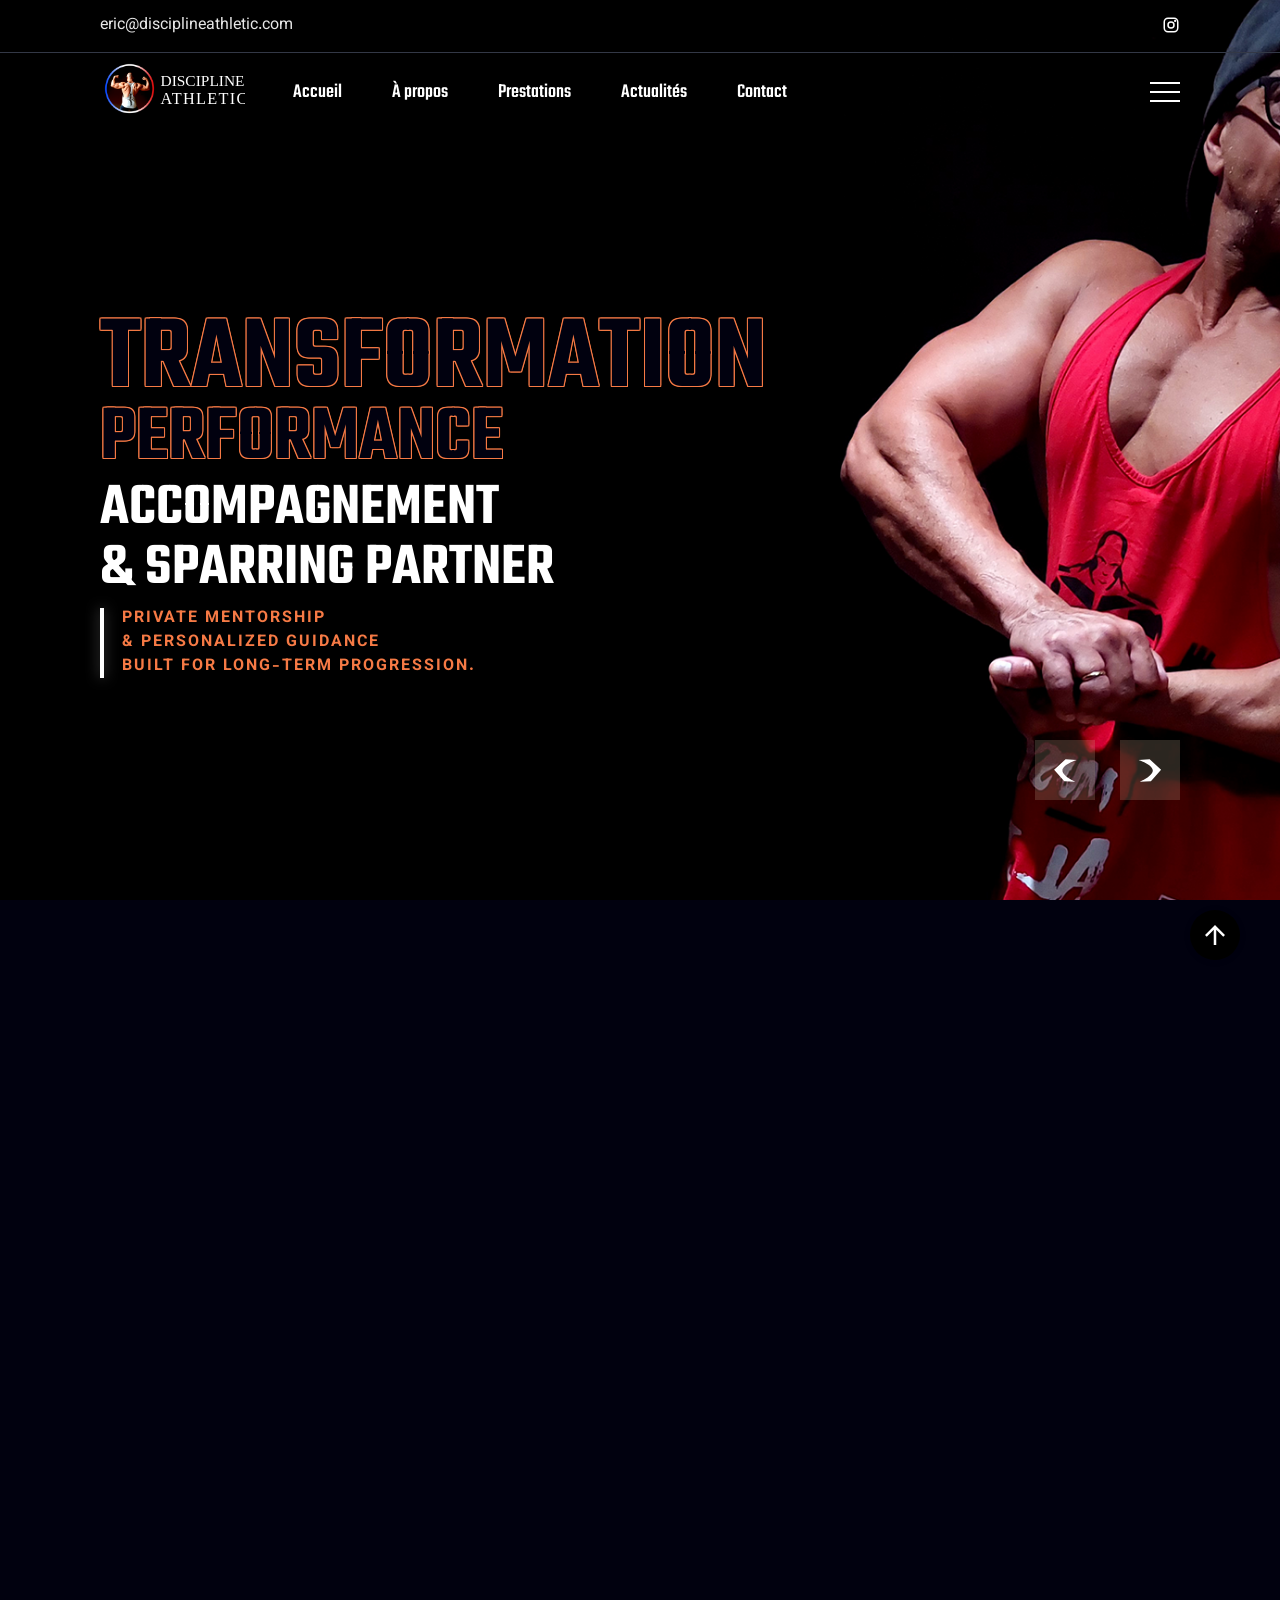
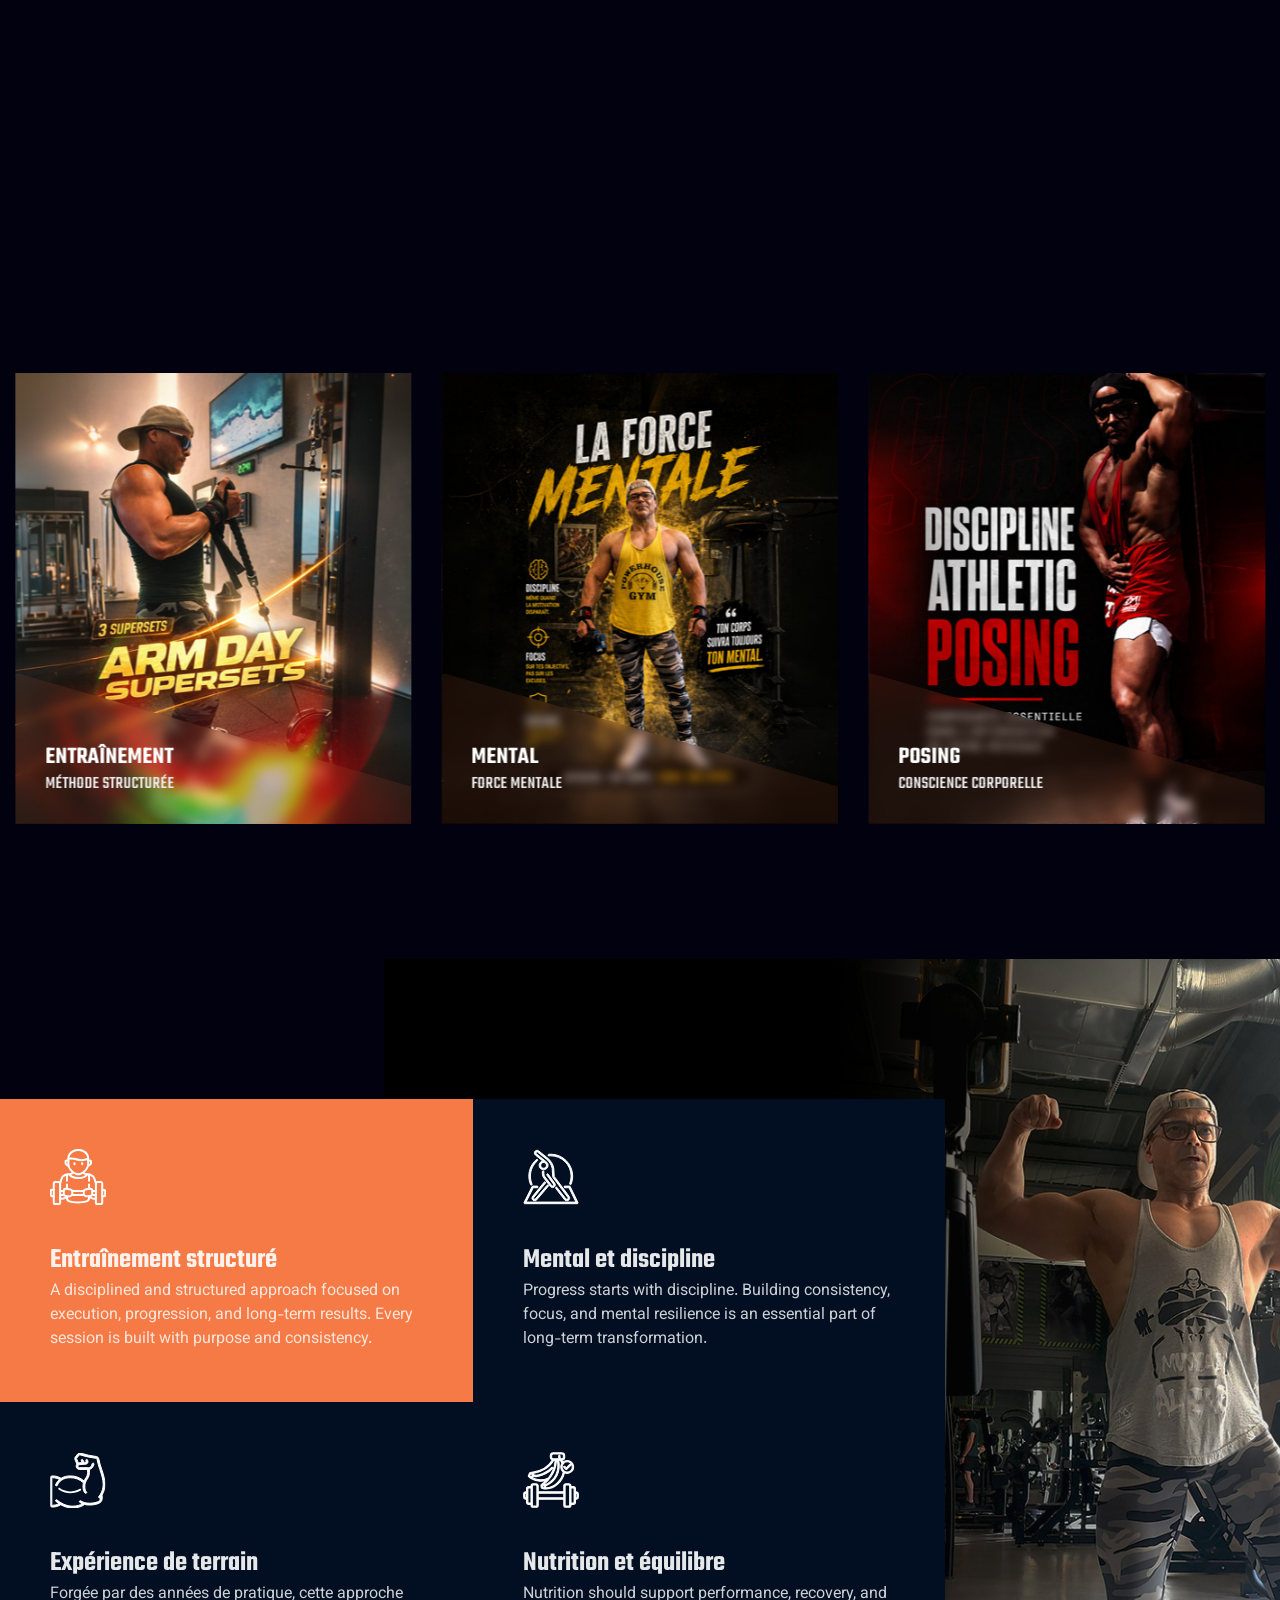
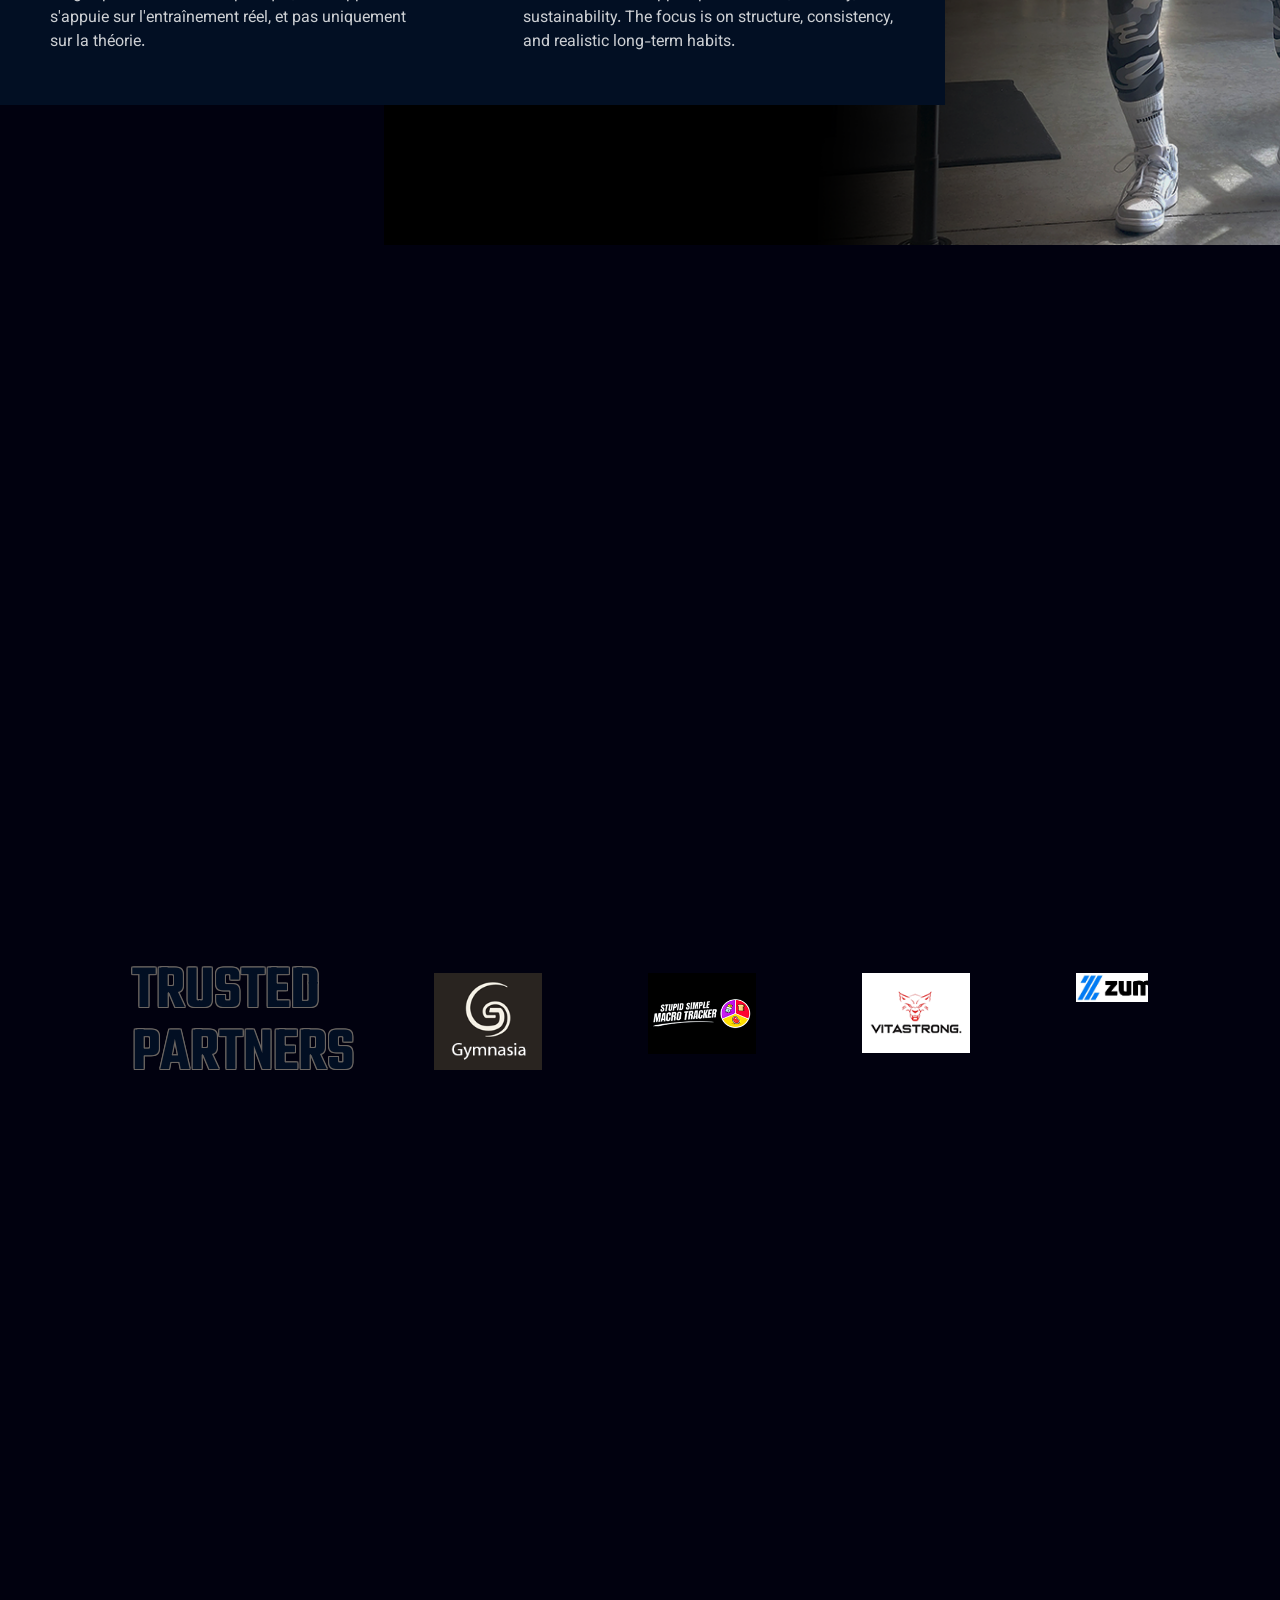
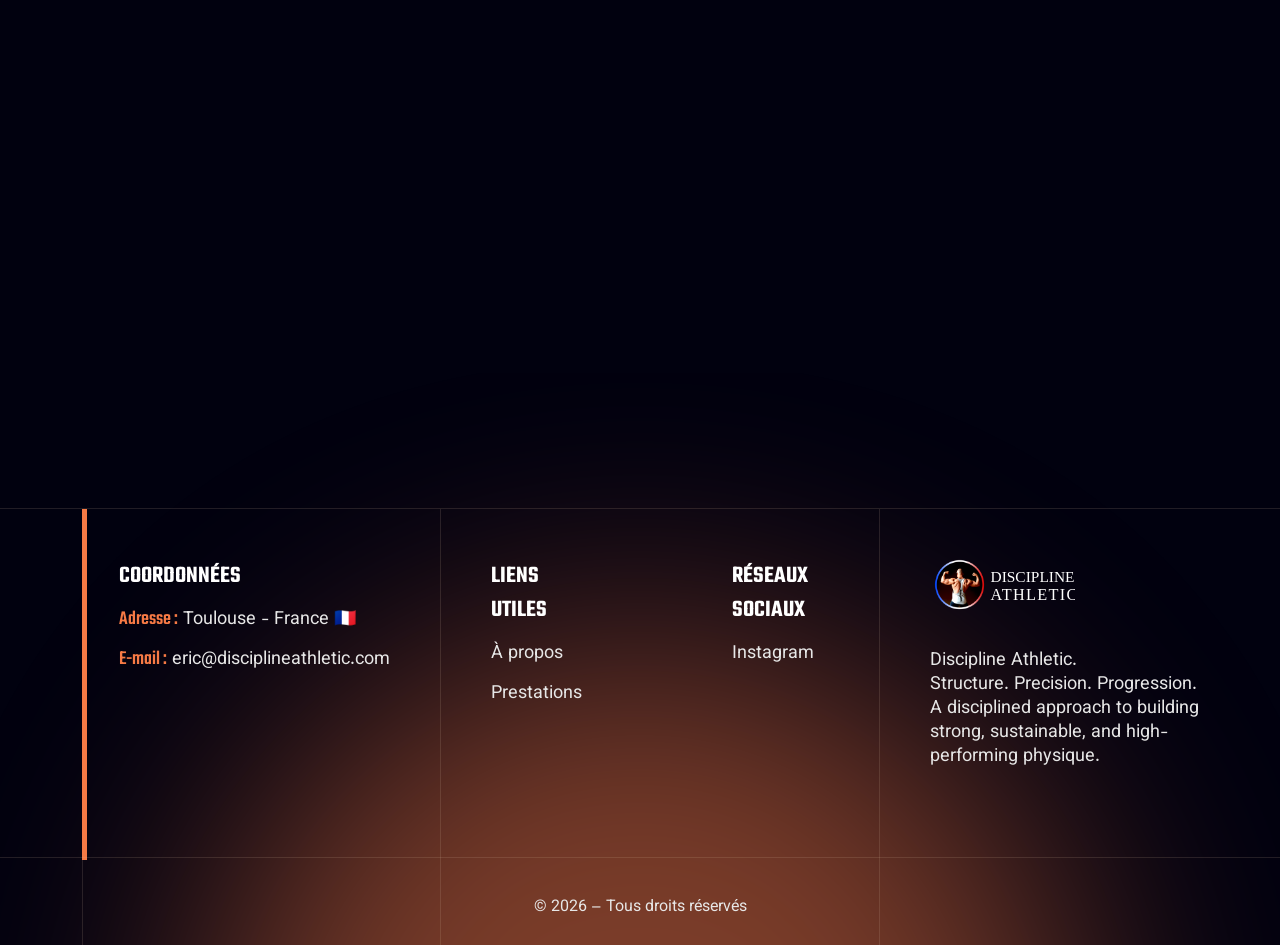
==== index.html @ 9604341f "Traduit les contenus visibles en français : index.html" ====
<!DOCTYPE html>
<html class="no-js" lang="en">

<head>
    <!-- Meta Tags -->
    <meta charset="utf-8" />
    <meta http-equiv="x-ua-compatible" content="ie=edge" />
    <meta name="viewport" content="width=device-width, initial-scale=1" />
    <meta name="author" content="Thememarch" />
    <!-- Favicon Icon -->
    <link rel="icon" href="assets/img/favicon.svg" /> 
    <!-- Site Title -->
    <title>Discipline Athletic</title>
    <link rel="stylesheet" href="assets/css/plugins/bootstrap.min.css" />
    <link rel="stylesheet" href="assets/css/plugins/aos.css" />
    <link rel="stylesheet" href="assets/css/plugins/lightgallery.min.css" />
    <link rel="stylesheet" href="assets/css/plugins/swiper.min.css" />
    <link rel="stylesheet" href="assets/css/style.css" />
</head>

<body>


<!-- Start Header Section -->
<header class="ak-site_header ak-style1 ak-sticky_header">

    <div class="top-header-info">
        <div class="email-info">
            <a href="mailto:eric@disciplineathletic.com">eric@disciplineathletic.com</a>
        </div>

        <div class="d-flex gap-4 align-items-center">
            <!-- Instagram uniquement -->
            <a href="https://www.instagram.com/disciplineathletic/" target="_blank" aria-label="Instagram Discipline Athletic">
                <svg width="18" height="18" viewBox="0 0 24 24" fill="none">
                    <rect x="3" y="3" width="18" height="18" rx="5" stroke="white" stroke-width="2"/>
                    <circle cx="12" cy="12" r="4" stroke="white" stroke-width="2"/>
                    <circle cx="17.5" cy="6.5" r="1.5" fill="white"/>
                </svg>
            </a>
        </div>
    </div>

    <div class="ak-main_header">
        <div class="ak-main_header_in style-2">

            <div class="ak-main-header-left d-flex align-items-center gap-5">

                <!-- Logo -->
                <a class="ak-site_branding" href="index.html">
                    <img src="assets/img/logo.svg" alt="Discipline Athletic">
                </a>

                <!-- Navigation -->
                <div class="ak-nav ak-medium">
                    <ul class="ak-nav_list left-0">

                        <li>
                            <a href="index.html">Accueil</a>
                        </li>

                        <li>
                            <a href="about.html">À propos</a>
                        </li>

                        <li>
                            <a href="services.html">Prestations</a>
                        </li>

                        <li>
                            <a href="blog.html">Actualités</a>
                        </li>

                        <li>
                            <a href="contact-us.html">Contact</a>
                        </li>

                    </ul>
                </div>
            </div>

            <!-- Offcanvas button -->
            <div class="button-offcanva style-2"
                data-bs-toggle="offcanvas"
                data-bs-target="#offcanvasRight"
                aria-controls="offcanvasRight">
            </div>

        </div>
    </div>

</header>
<!-- End Header Section -->

    <!-- Start offcanvas body -->
    <div class="offcanvas offcanvas-end style-2" tabindex="-1" id="offcanvasRight">
        <div class="offcanvas-header">
            <button type="button" class="btn-close btn-close-white style-2" data-bs-dismiss="offcanvas"
                aria-label="Close"></button>
        </div>
        <div class="offcanvas-body">
            <div class="offcanvas-body-coustom-style">
                <a class="ak-site_branding" href="index.html">
                    <img src="assets/img/logo.svg" alt="...">
                </a>
                <p class="desp">Discipline Athletic repose sur la rigueur, la précision et la régularité : une approche concrète pour progresser durablement.</p>
                <div class="row row-cols-3 g-2 mt-4">
                    <div class="col">
                        <img src="assets/img/mini-gallery-1.jpg" class="img-fluid" alt="...">
                    </div>
                    <div class="col">
                        <img src="assets/img/mini-gallery-2.jpg" class="img-fluid" alt="...">
                    </div>
                    <div class="col">
                        <img src="assets/img/mini-gallery-3.jpg" class="img-fluid" alt="...">
                    </div>
                    <div class="col">
                        <img src="assets/img/mini-gallery-4.jpg" class="img-fluid" alt="...">
                    </div>
                    <div class="col">
                        <img src="assets/img/mini-gallery-5.jpg" class="img-fluid" alt="...">
                    </div>
                    <div class="col">
                        <img src="assets/img/mini-gallery-6.jpg" class="img-fluid" alt="...">
                    </div>
                </div>

                <div class="location-contant">
                    <h5 class="location-contant-title">COORDONNÉES</h5>
                    <h6 class="location-contant-text"><span>Adresse :</span> Toulouse - France Fr</h6>
                    <h6 class="location-contant-text"><span>E-mail :</span><a
                            href="emailto:eric@disciplineathletic.com">eric@disciplineathletic.com</a></h6>
                    <!-- <h6 class="location-contant-text"><span>Horaires :</span> Sun - Thu: Open 24/7</h6> -->
                    <div class="ak-height-40 ak-height-lg-40"></div>
                    <div class="phone">

                        <a href="tel:(406)5550120" class="d-flex align-items-center gap-3">
                            <span class="icon">
                                <svg width="40" height="41" viewBox="0 0 40 41" fill="none"
                                    xmlns="http://www.w3.org/2000/svg">
                                    <!-- <circle cx="20" cy="20.0137" r="20" fill="#F67A45" /> -->
                                    <g clip-path="url(#clip0_2083_460)">
                                        <!-- <path
                                            </path> d="M26.7162 22.5158C25.7366 22.5158 24.7748 22.3626 23.8633 22.0614C23.4167 21.9091 22.8676 22.0488 22.595 22.3288L20.796 23.6869C18.7096 22.5732 17.4245 21.2884 16.326 19.2177L17.6441 17.4655C17.9865 17.1235 18.1094 16.624 17.9622 16.1552C17.6597 15.239 17.506 14.2776 17.506 13.2976C17.5061 12.5896 16.9301 12.0137 16.2222 12.0137H13.2839C12.576 12.0137 12 12.5896 12 13.2975C12 21.4121 18.6016 28.0137 26.7162 28.0137C27.4241 28.0137 28 27.4377 28 26.7298V23.7997C28 23.0918 27.424 22.5158 26.7162 22.5158Z"
                                            fill="white" /> -->
                                    </g>
                                    <defs>
                                        <clipPath id="clip0_2083_460">
                                            <rect width="16" height="16" fill="white"
                                                transform="translate(12 12.0137)" />
                                        </clipPath>
                                    </defs>
                                </svg>
                            </span>
                            <!-- <span class="title">(406) 555-0120</span> -->
                        </a>
                    </div>
                </div>

            </div>
        </div>
    </div>
    <!-- End offcanvas body -->


    <!-- Start Hero -->
<div class="slider slider_hero_2">
    <div class="swiper-wrapper">

        <!-- SLIDE 1 -->
        <div class="swiper-slide">
            <div class="ak-hero ak-style2">

                <img src="assets/img/hero_slider_bg_4.png"
                     class="ak-hero-bg ak-bg object-cover hero-bg-1"
                     alt="...">

                <div class="hero-content-2">

                    <div class="hero-stroke-text">
                        <h2 class="stroke-text hero-stroke-text-one" data-swiper-parallax="300">
                            TRANSFORMATION
                        </h2>

                        <h2 class="stroke-text hero-stroke-text-two" data-swiper-parallax="100">
                            PERFORMANCE
                        </h2>

                        <h2 class="hero-title-three" data-swiper-parallax="200">ACCOMPAGNEMENT</h2>

                        <h2 class="hero-title-three" data-swiper-parallax="200">
                            & SPARRING PARTNER
                        </h2>
                    </div>

                    <div class="hero-premium-note">
                        <span></span>

                        <p>
                            Private mentorship <br>
                            & personalized guidance<br>
                            built for long-term progression.
                        </p>
                    </div>

                </div>
            </div>
        </div>

        <!-- SLIDE 2 -->
        <div class="swiper-slide">
            <div class="ak-hero ak-style2">

                <img src="assets/img/hero_slider_bg_5.png"
                     class="ak-hero-bg ak-bg object-cover hero-bg-2"
                     alt="...">

                <div class="hero-content-2">

                    <div class="hero-stroke-text">
                        <h2 class="stroke-text hero-stroke-text-one" data-swiper-parallax="300">
                            TRANSFORMATION
                        </h2>

                        <h2 class="stroke-text hero-stroke-text-two" data-swiper-parallax="100">
                            PERFORMANCE
                        </h2>

                        <h2 class="hero-title-three" data-swiper-parallax="200">ACCOMPAGNEMENT</h2>

                        <h2 class="hero-title-three" data-swiper-parallax="200">
                            & sparring partner
                        </h2>
                    </div>

                    <div class="hero-premium-note">
                        <span></span>

                        <p>
                            Private mentorship <br>
                            & personalized guidance<br>
                            built for long-term progression.
                        </p>
                    </div>

                </div>
            </div>
        </div>

    </div>

    <!-- CONTROLS -->
    <div class="hero_slider_controller_2">

        <div class="button-arrow-white hero-swiper-button-prev-2">
            <svg width="23" height="23" viewBox="0 0 23 23" fill="none"
                xmlns="http://www.w3.org/2000/svg">

                <path
                    d="M11.5637 0.358104L0.122263 10.7495L10.3204 22.275L21.5202 22.8138C21.5202 22.8138 8.11146 17.3445 8.42872 11.291C8.74597 5.23741 22.6691 0.891968 22.6691 0.891968L11.5637 0.358104Z"
                    fill="white" />
            </svg>
        </div>

        <div class="button-arrow-white hero-swiper-button-next-2">
            <svg xmlns="http://www.w3.org/2000/svg"
                width="24"
                height="23"
                viewBox="0 0 24 23"
                fill="none">

                <path
                    d="M11.6529 0.358104L23.0943 10.7495L12.8962 22.275L1.69636 22.8138C1.69636 22.8138 15.1051 17.3445 14.7878 11.291C14.4706 5.23741 0.547485 0.891968 0.547485 0.891968L11.6529 0.358104Z"
                    fill="white" />
            </svg>
        </div>

    </div>
</div>
<!-- End Hero -->

    <!-- Start About -->
    <div class="ak-height-135 ak-height-lg-80"></div>
    <section class="container">
        <div class="about-section">
            <div class="img-content" data-aos="fade-right">
                <div class="img-content-one image-hover-animation">
                    <img src="assets/img/about_1.jpg" class="about_1" alt="...">
                </div>
                <div class="img-content-two">
                    <img src="assets/img/circle.png" class="circle" alt="...">
                    <div class="img-content-about_2 image-hover-animation">
                        <img src="assets/img/about_2.jpg" class="about_2" alt="...">
                    </div>
                </div>
            </div>
            <div class="info-content" data-aos="fade-left">
                <div class="section-heading style-1">
                    <div class="section-subtitle">About Us</div>
                    <h2 class="section-title">Là où la discipline rencontre</h2>
                    <div class="stroke-text" data-text="Excellence!">
                        Excellence!
                    </div>
                    <p class="section-short-desp mt-2">
                        Discipline Athletic is built on a simple vision: progress relies on structure, precision, and consistency.
Shaped by real-world experience and years of practice, this approach focuses on practical work, precise execution, and daily discipline.
The goal is to build a stronger, more controlled, and sustainable physique.
                    </p>
                </div>
                <!-- Start Faq -->
                <div class="ak-height-40 ak-height-lg-40"></div>
                <div class="ak-accordion">
                    <div class="ak-accordion-item">
                        <div class="ak-accordion-title">
                            <h5><span>01.</span>Training — How do I know if my training is truly effective?</h5>
                        </div>
                        <div class="ak-accordion-tab">
                            Effective training is measured over time: progression in loads, quality of execution, and consistency.
    Without structure and tracking, results remain unpredictable.
                        </div>
                    </div>
                    <div class="ak-accordion-item">
                        <div class="ak-accordion-title">
                            <h5><span>02.</span>Mental — What role does mindset play in progression?</h5>
                        </div>
                        <div class="ak-accordion-tab">
                            Mindset drives consistency. Without discipline, there is no sustainable progress.
    Motivation fluctuates — discipline is built.
                        </div>
                    </div>
                    <div class="ak-accordion-item">
                        <div class="ak-accordion-title">
                            <h5><span>03.</span>Posing — Is posing really important?</h5>
                        </div>
                        <div class="ak-accordion-tab">
                           Posing is an integral part of development. It improves muscle connection,
    body control, and allows you to showcase the work you've put in.
                        </div>
                    </div>
                    <div class="ak-accordion-item">
                        <div class="ak-accordion-title">
                            <h5><span>04.</span>Nutrition — Do I need a strict diet to progress?</h5>
                        </div>
                        <div class="ak-accordion-tab">
                            Nutrition must be structured and aligned with your goal.
    It’s not about rigidity, but about consistency and control over your intake.
                        </div>
                    </div>
                </div>
            </div>
            <!-- End Faq -->
        </div>
    </section>
    <!-- End About -->


    <!-- Start Upcoming Classes -->
<div class="ak-height-135 ak-height-lg-80"></div>
<section>
    <div class="container">
        <div class="d-flex justify-content-between flex-column flex-lg-row gap-2">
            <div class="section-heading style-1" data-aos="zoom-out">
                <h2 class="section-title">Les 4 piliers de la progression</h2>
            </div>
            <div class="d-flex gap-3" data-aos-delay="150" data-aos="zoom-out">
                <div class="button-arrow-white slider_2-prev">
                    <svg width="23" height="23" viewBox="0 0 23 23" fill="none" xmlns="http://www.w3.org/2000/svg">
                        <path
                            d="M11.5637 0.358104L0.122263 10.7495L10.3204 22.275L21.5202 22.8138C21.5202 22.8138 8.11146 17.3445 8.42872 11.291C8.74597 5.23741 22.6691 0.891968 22.6691 0.891968L11.5637 0.358104Z"
                            fill="white" />
                    </svg>
                </div>
                <div class="button-arrow-white slider_2-next">
                    <svg xmlns="http://www.w3.org/2000/svg" width="24" height="23" viewBox="0 0 24 23" fill="none">
                        <path
                            d="M11.6529 0.358104L23.0943 10.7495L12.8962 22.275L1.69636 22.8138C1.69636 22.8138 15.1051 17.3445 14.7878 11.291C14.4706 5.23741 0.547485 0.891968 0.547485 0.891968L11.6529 0.358104Z"
                            fill="white" />
                    </svg>
                </div>
            </div>
        </div>
    </div>

    <div class="slider slider_2 type_2">
        <div class="ak-height-60 ak-height-lg-40"></div>

        <div class="swiper-wrapper">

            <div class="swiper-slide">
                <a href="javascript:void(0);" class="classes-card">
                    <img src="assets/img/classes_1.jpg" class="card-img" alt="...">
                    <div class="classes-img-overlay">
                        <h5 class="classes-title">Entraînement</h5>
                        <p class="classes-text"><small>Méthode structurée</small></p>
                    </div>
                </a>
            </div>

            <div class="swiper-slide">
                <a href="javascript:void(0);" class="classes-card">
                    <img src="assets/img/classes_2.jpg" class="card-img" alt="...">
                    <div class="classes-img-overlay">
                        <h5 class="classes-title">Mental</h5>
                        <p class="classes-text"><small>Force mentale</small></p>
                    </div>
                </a>
            </div>

            <div class="swiper-slide">
                <a href="javascript:void(0);" class="classes-card">
                    <img src="assets/img/classes_3.jpg" class="card-img" alt="...">
                    <div class="classes-img-overlay">
                        <h5 class="classes-title">POSING</h5>
                        <p class="classes-text"><small>Conscience corporelle</small></p>
                    </div>
                </a>
            </div>

            <div class="swiper-slide">
                <a href="javascript:void(0);" class="classes-card">
                    <img src="assets/img/classes_4.jpg" class="card-img" alt="...">
                    <div class="classes-img-overlay">
                        <h5 class="classes-title">NUTRITION</h5>
                        <p class="classes-text"><small>Énergie et récupération</small></p>
                    </div>
                </a>
            </div>

        </div>
    </div>
</section>
<!-- End Upcoming Classes -->


    <!-- Start Fun Fact Counter -->
    <!-- <div class="ak-height-135 ak-height-lg-80"></div>
    <div class="funfact-counter style-2">
        <div class="container">
            <div class="auto-counter-section type-2 g-4 row" id="counter">
                <div class="funfact style1 type-2 ak-center" data-src="assets/img/counter-bg.png">
                    <div class="funfact-number color-1">
                        <span id="count1" class="counter" data-number="17"></span>
                        <span>+</span>
                    </div>
                    <div class="primary-color-border"></div>
                    <div class="funfact-text">
                        <p class="color-1">YEARS OF <br> SERVICE</p>
                    </div>
                </div>
                <div class="funfact style1 type-2 ak-center" data-src="assets/img/counter-bg.png">
                    <div class="funfact-number color-1">
                        <span id="count2" class="counter" data-number="29"></span>
                        <span>+</span>
                    </div>
                    <div class="primary-color-border"></div>
                    <div class="funfact-text">
                        <p class="color-1">YEARS OF <br> SERVICE</p>
                    </div>
                </div>
                <div class="funfact style1 type-2 ak-center" data-src="assets/img/counter-bg.png">
                    <div class="funfact-number color-1">
                        <span id="count3" class="counter" data-number="3"></span>
                        <span>+</span>
                    </div>
                    <div class="primary-color-border"></div>
                    <div class="funfact-text">
                        <p class="color-1">YEARS OF <br> SERVICE</p>
                    </div>
                </div>
                <div class="funfact style1 type-2 ak-center" data-src="assets/img/counter-bg.png">
                    <div class="funfact-number color-1">
                        <span id="count4" class="counter" data-number="109"></span>
                        <span>+</span>
                    </div>
                    <div class="primary-color-border"></div>
                    <div class="funfact-text">
                        <p class="color-1">YEARS OF <br> SERVICE</p>
                    </div>
                </div>

            </div>
        </div>
    </div> -->
    <!-- End Fun Fact Counter --> 


    <!-- Start Team -->
    <!--<div class="ak-height-135 ak-height-lg-80"></div>
    <section class="container">
        <div class="section-heading style-1 type-1" data-aos="zoom-out">
            <div class="section-subtitle">Coach</div>
            <h2 class="section-title">Notre équipe</h2>
        </div>
        <div class="ak-height-50 ak-height-lg-40"></div>
        <div class="team-content" data-aos="fade-up">
            <div class="team-card">
                <a href="trainer-details.html">
                    <div class="team-header-info">
                        <img src="assets/img/team_1.jpg" class="card-img-top" alt="...">
                    </div>
                    <div class="team-body-info">
                        <div>
                            <h4 class="team-title">John Wick C.</h4>
                            <p class="team-subtitle">Cofondateur</p>
                        </div>
                        <div>
                            <span class="button-arrow-black team-btn">
                                <svg width="23" height="24" viewBox="0 0 23 24" fill="none"
                                     xmlns="http://www.w3.org/2000/svg"> 
                                    <path
                                        d="M11.5448 0.893382L22.9862 11.2848L12.7881 22.8103L1.58827 23.3491C1.58827 23.3491 14.997 17.8798 14.6797 11.8262C14.3625 5.77269 0.439392 1.42725 0.439392 1.42725L11.5448 0.893382Z"
                                        fill="#01010F" />
                                </svg>

                            </span>
                        </div>
                    </div>
                </a>
            </div>
            <div class="team-card">
                <a href="trainer-details.html">
                    <div class="team-header-info">
                        <img src="assets/img/team_2.jpg" class="card-img-top" alt="...">
                    </div>
                    <div class="team-body-info">
                        <div>
                            <h4 class="team-title">Emily Thompson</h4>
                            <p class="team-subtitle">Coach principal</p>
                        </div>
                        <div>
                            <span class="button-arrow-black team-btn">
                                <svg width="23" height="24" viewBox="0 0 23 24" fill="none"
                                    xmlns="http://www.w3.org/2000/svg">
                                    <path
                                        d="M11.5448 0.893382L22.9862 11.2848L12.7881 22.8103L1.58827 23.3491C1.58827 23.3491 14.997 17.8798 14.6797 11.8262C14.3625 5.77269 0.439392 1.42725 0.439392 1.42725L11.5448 0.893382Z"
                                        fill="#01010F" />
                                </svg>

                            </span>
                        </div>
                    </div>
                </a>
            </div>
            <div class="team-card">
                <a href="trainer-details.html">
                    <div class="team-header-info">
                        <img src="assets/img/team_3.jpg" class="card-img-top" alt="...">
                    </div>
                    <div class="team-body-info">
                        <div>
                            <h4 class="team-title">Alex Ramirez</h4>
                            <p class="team-subtitle">Conseil en nutrition</p>
                        </div>
                        <div>
                            <span class="button-arrow-black team-btn">
                                <svg width="23" height="24" viewBox="0 0 23 24" fill="none"
                                    xmlns="http://www.w3.org/2000/svg">
                                    <path
                                        d="M11.5448 0.893382L22.9862 11.2848L12.7881 22.8103L1.58827 23.3491C1.58827 23.3491 14.997 17.8798 14.6797 11.8262C14.3625 5.77269 0.439392 1.42725 0.439392 1.42725L11.5448 0.893382Z"
                                        fill="#01010F" />
                                </svg>

                            </span>
                        </div>
                    </div>
                </a>
            </div>
        </div>
    </section> -->
    <!-- End Team -->

    <!-- Start feature and video -->
    <div class="ak-height-135 ak-height-lg-80"></div>
    <section>
        <div class="feature-content-style-2">
            <div class="feature-video-conent ak-bg" data-src="assets/img/video-bg-2.png">
                <a href="https://www.youtube.com/watch?v=xCXQBn2JUbc"
                    class="ak-video-block ak-style1 ak-video-open type_2">
                    <!-- <span class="ak-heartbeat-btn"> -->
                        <span></span>
                    </span>
                </a>
            </div>
            <div class="feature-card-content">
                <div class="row row-cols-1 row-cols-md-2 g-2 g-md-0">
                    <div class="col">
                        <div class="feature-card style-2 active">
                            <img class="top-img" src="assets/img/services_icon1.svg" alt="">
                            <div class="text-content">
                                <h3>Entraînement structuré</h3>
                                <p>A disciplined and structured approach focused on execution, progression, and long-term results.
Every session is built with purpose and consistency.</p>
                            </div>
                        </div>
                    </div>
                    <div class="col">
                        <div class="feature-card style-2">
                            <img class="top-img" src="assets/img/services_icon2.svg" alt="">
                            <div class="text-content">
                                <h3>Mental et discipline</h3>
                                <p>Progress starts with discipline.
Building consistency, focus, and mental resilience is an essential part of long-term transformation.</p>
                            </div>
                        </div>
                    </div>
                    <div class="col">
                        <div class="feature-card style-2">
                            <img class="top-img" src="assets/img/services_icon3.svg" alt="">
                            <div class="text-content">
                                <h3>Expérience de terrain</h3>
                                <p>Forgée par des années de pratique, cette approche s'appuie sur l'entraînement réel, et pas uniquement sur la théorie.</p>
                            </div>
                        </div>
                    </div>
                    <div class="col">
                        <div class="feature-card style-2">
                            <img class="top-img" src="assets/img/services_icon4.svg" alt="">
                            <div class="text-content">
                                <h3>Nutrition et équilibre</h3>
                                <p>Nutrition should support performance, recovery, and sustainability.
The focus is on structure, consistency, and realistic long-term habits.</p>
                            </div>
                        </div>
                    </div>
                </div>
            </div>
        </div>
    </section>
    <!-- End feature and video -->


    <!-- Start  Schedule-->
    <!--<div class="ak-height-135 ak-height-lg-80"></div>
    <section>
        <div class="container position-relative">
            <h2 class="stroke-text type2">Planning</h2>
            <div class="schedule-calendar background-color-remove" data-aos="fade-up" data-aos-delay="300"
                data-aos-offset="200" data-aos-duration="500">
                <div class="table-responsive br-routine">
                    <table class="tab-content">
                        <tbody>
                            <tr>
                                <th class="cs-col-title one"></th>
                                <th class="cs-col-title">
                                    <div>Monday</div>
                                </th>
                                <th class="cs-col-title">
                                    <div>Tuesday</div>
                                </th>
                                <th class="cs-col-title">
                                    <div>Wednesday</div>
                                </th>
                                <th class="cs-col-title">
                                    <div>Thursday</div>
                                </th>
                                <th class="cs-col-title">
                                    <div>Friday</div>
                                </th>
                                <th class="cs-col-title">
                                    <div>Saturday</div>
                                </th>
                                <th class="cs-col-title">
                                    <div>Sunday</div>
                                </th>
                            </tr>
                            <tr>
                                <th class="cs-row-title">06.00 - 08.00</th>
                                <td>
                                    <a class="cs-item tab-pane" href="classes-details.html">
                                        <div class="cs-item-title">BOXING</div>
                                        <div class="cs-item-short-title">
                                            <p>Professor Smith</p>
                                        </div>
                                    </a>
                                </td>
                                <td></td>
                                <td>
                                    <a class="cs-item tab-pane" href="classes-details.html">
                                        <div class="cs-item-title">Cardio</div>
                                        <div class="cs-item-short-title">
                                            <p>Robert Cage</p>
                                        </div>
                                    </a>
                                </td>

                                <td>
                                    <a class="cs-item tab-pane" href="classes-details.html">
                                        <div class="cs-item-title">BOXING</div>
                                        <div class="cs-item-short-title">
                                            <p>Robert Cage</p>
                                        </div>
                                    </a>
                                </td>
                                <td></td>

                                <td>
                                    <a class="cs-item tab-pane" href="classes-details.html">
                                        <div class="cs-item-title">CRAZE</div>
                                        <div class="cs-item-short-title">
                                            <p>Robert Cage</p>
                                        </div>
                                    </a>
                                </td>
                                <td></td>
                            </tr>
                            <tr>
                                <th class="cs-row-title">08.00 - 10.00</th>
                                <td></td>
                                <td>
                                    <a class="cs-item tab-pane" href="classes-details.html">
                                        <div class="cs-item-title">BOXING</div>
                                        <div class="cs-item-short-title">
                                            <p>Robert Cage</p>
                                        </div>
                                    </a>
                                </td>
                                <td>
                                    <a class="cs-item tab-pane" href="classes-details.html">
                                        <div class="cs-item-title">BOXING</div>
                                        <div class="cs-item-short-title">
                                            <p>Robert Cage</p>
                                        </div>
                                    </a>
                                </td>
                                <td></td>
                                <td></td>
                                <td>
                                    <a class="cs-item tab-pane" href="classes-details.html">
                                        <div class="cs-item-title">BOOTCAMP</div>
                                        <div class="cs-item-short-title">
                                            <p>Robert Cage</p>
                                        </div>
                                    </a>
                                </td>
                                <td>
                                    <a class="cs-item tab-pane" href="classes-details.html">
                                        <div class="cs-item-title">BOXING</div>
                                        <div class="cs-item-short-title">
                                            <p>Ms. Garcia</p>
                                        </div>
                                    </a>
                                </td>
                            </tr>
                            <tr>
                                <th class="cs-row-title">10.00 - 12.00</th>
                                <td>
                                    <a class="cs-item tab-pane" href="classes-details.html">
                                        <div class="cs-item-title">YOGA</div>
                                        <div class="cs-item-short-title">
                                            <p>Robert Cage</p>
                                        </div>
                                    </a>
                                </td>
                                <td></td>
                                <td>
                                    <a class="cs-item tab-pane" href="classes-details.html">
                                        <div class="cs-item-title">ZUMBA</div>
                                        <div class="cs-item-short-title">
                                            <p>Mrs. Johnson</p>
                                        </div>
                                    </a>
                                </td>
                                <td>
                                    <a class="cs-item tab-pane" href="classes-details.html">
                                        <div class="cs-item-title">BOXING</div>
                                        <div class="cs-item-short-title">
                                            <p>Robert Cage</p>
                                        </div>
                                    </a>
                                </td>
                                <td>
                                    <a class="cs-item tab-pane" href="classes-details.html">
                                        <div class="cs-item-title">SCULPT</div>
                                        <div class="cs-item-short-title">
                                            <p>Robert Cage</p>
                                        </div>
                                    </a>
                                </td>
                                <td></td>
                                <td></td>
                            </tr>
                            <tr>
                                <th class="cs-row-title">12.00 - 02.00</th>
                                <td></td>
                                <td>
                                    <a class="cs-item tab-pane" href="classes-details.html">
                                        <div class="cs-item-title">BOXING</div>
                                        <div class="cs-item-short-title">
                                            <p>Robert Cage</p>
                                        </div>
                                    </a>
                                </td>
                                <td></td>
                                <td></td>
                                <td>
                                    <a class="cs-item tab-pane" href="classes-details.html">
                                        <div class="cs-item-title">SPIN</div>
                                        <div class="cs-item-short-title">
                                            <p>Robert Cage</p>
                                        </div>
                                    </a>
                                </td>
                                <td>
                                    <a class="cs-item tab-pane" href="classes-details.html">
                                        <div class="cs-item-title">TONE UP</div>
                                        <div class="cs-item-short-title">
                                            <p>Robert Cage</p>
                                        </div>
                                    </a>
                                </td>
                                <td></td>
                            </tr>
                            <tr>
                                <th class="cs-row-title">02.00 - 04.00</th>
                                <td>
                                    <a class="cs-item tab-pane" href="classes-details.html">
                                        <div class="cs-item-title">CARDIO</div>
                                        <div class="cs-item-short-title">
                                            <p>Robert Cage</p>
                                        </div>
                                    </a>
                                </td>
                                <td></td>
                                <td>
                                    <a class="cs-item tab-pane" href="classes-details.html">
                                        <div class="cs-item-title">Mr.Rodri</div>
                                        <div class="cs-item-short-title">
                                            <p>Robert Cage</p>
                                        </div>
                                    </a>
                                </td>
                                <td>
                                    <a class="cs-item tab-pane" href="classes-details.html">
                                        <div class="cs-item-title">BOXING</div>
                                        <div class="cs-item-short-title">
                                            <p>Robert Cage</p>
                                        </div>
                                    </a>
                                </td>
                                <td></td>
                                <td>
                                    <a class="cs-item tab-pane" href="classes-details.html">
                                        <div class="cs-item-title">MUSCLE</div>
                                        <div class="cs-item-short-title">
                                            <p>Robert Cage</p>
                                        </div>
                                    </a>
                                </td>
                                <td>
                                    <a class="cs-item tab-pane" href="classes-details.html">
                                        <div class="cs-item-title">STRETCH</div>
                                        <div class="cs-item-short-title">
                                            <p>Ms. Garcia</p>
                                        </div>
                                    </a>
                                </td>
                            </tr>
                            <tr>
                                <th class="cs-row-title">04.00 - 06.00</th>
                                <td></td>
                                <td></td>
                                <td>
                                    <a class="cs-item tab-pane" href="classes-details.html">
                                        <div class="cs-item-title">WORKOUT</div>
                                        <div class="cs-item-short-title">
                                            <p>Ms. Thompson</p>
                                        </div>
                                    </a>
                                </td>
                                <td>
                                    <a class="cs-item tab-pane" href="classes-details.html">
                                        <div class="cs-item-title">CARDIO</div>
                                        <div class="cs-item-short-title">
                                            <p>Robert Cage</p>
                                        </div>
                                    </a>
                                </td>
                                <td>
                                    <a class="cs-item tab-pane" href="classes-details.html">
                                        <div class="cs-item-title">HIIT</div>
                                        <div class="cs-item-short-title">
                                            <p>Mrs. White</p>
                                        </div>
                                    </a>
                                </td>

                                <td></td>
                                <td></td>
                            </tr>
                            <tr>
                                <th class="cs-row-title">06.00 - 08.00</th>
                                <td></td>
                                <td>
                                    <a class="cs-item tab-pane" href="classes-details.html">
                                        <div class="cs-item-title">RHYTHM</div>
                                        <div class="cs-item-short-title">
                                            <p>Dr. Patel</p>
                                        </div>
                                    </a>
                                </td>
                                <td>
                                    <a class="cs-item tab-pane" href="classes-details.html">
                                        <div class="cs-item-title">SCULPT</div>
                                        <div class="cs-item-short-title">
                                            <p>Mrs. Khan</p>
                                        </div>
                                    </a>
                                </td>
                                <td></td>
                                <td>
                                    <a class="cs-item tab-pane" href="classes-details.html">
                                        <div class="cs-item-title">POWER</div>
                                        <div class="cs-item-short-title">
                                            <p>Ms. Wilson</p>
                                        </div>
                                    </a>
                                </td>
                                <td>
                                    <a class="cs-item tab-pane" href="classes-details.html">
                                        <div class="cs-item-title">Dr. Patel</div>
                                        <div class="cs-item-short-title">
                                            <p>Mr. Clark</p>
                                        </div>
                                    </a>
                                </td>
                                <td>
                                    <a class="cs-item tab-pane" href="classes-details.html">
                                        <div class="cs-item-title">DMAYHEM</div>
                                        <div class="cs-item-short-title">
                                            <p>Coach Taylor</p>
                                        </div>
                                    </a>
                                </td>
                            </tr>
                        </tbody>
                    </table>
                </div>
            </div>
        </div>
    </section> -->
    <!-- End  Schedule-->


<!-- Start Testimonial -->
<div class="ak-height-135 ak-height-lg-80"></div>

<section class="container">
    <div class="testimonial">

        <div class="testimonial-img image-hover-animation animation-2s" data-aos="fade-right">
            <img src="assets/img/testimonial.jpg" alt="Discipline Athletic approach">
        </div>

        <div class="testimonial-info" data-aos="fade-left">

            <h2 class="stroke-text" data-text="The Approach">L'approche</h2>

            <div class="slider testimonial-slider-home">
                <div class="swiper-wrapper">

                    <!-- Training & Mindset -->
                    <div class="swiper-slide">
                        <div class="testimonial-content">

                            <div class="client">
                                <div class="primary-color-border-horizontal"></div>

                                <h5 class="title">Entraînement et mental</h5>

                                <p class="sub-title">
                                    Structure • Discipline • Exécution
                                </p>
                            </div>

                            <div class="desp">

                                <div class="video-btn">
                                    <div class="d-flex gap-2 align-items-center">

                                        <!-- YOUTUBE VIDEO DISABLED TEMPORARILY
                                        <a href="https://www.youtube.com/watch?v=xmS_YP3ut6A"
                                            class="ak-video-block ak-style1 ak-video-open type_2">

                                            <span class="ak-heartbeat-btn">
                                                <span></span>
                                            </span>

                                        </a>
                                        -->

                                        <button type="button"
                                            class="ak-video-block ak-style1 type_2 video-placeholder-button"
                                            onclick="openVideoPlaceholder()">

                                            <span class="ak-heartbeat-btn">
                                                <span></span>
                                            </span>

                                        </button>

                                        <p class="ak-secondary-font ak-font-18">Vidéo sur l'approche de l'entraînement</p>

                                    </div>
                                </div>

                                <p>
                                    Discipline Athletic is built around real-world experience,
                                    structured training, and daily discipline.
                                    Progress is driven through consistency, mental resilience,
                                    precise execution, and long-term commitment.
                                </p>

                            </div>
                        </div>
                    </div>

                    <!-- Nutrition -->
                    <div class="swiper-slide">
                        <div class="testimonial-content">

                            <div class="client">
                                <div class="primary-color-border-horizontal"></div>

                                <h5 class="title">Nutrition</h5>

                                <p class="sub-title">Équilibre et complémentation</p>
                            </div>

                            <div class="desp">

                                <div class="video-btn">
                                    <div class="d-flex gap-2 align-items-center">

                                        <!-- YOUTUBE VIDEO DISABLED TEMPORARILY
                                        <a href="https://www.youtube.com/watch?v=9Z4roV9UOAA"
                                            class="ak-video-block ak-style1 ak-video-open type_2">

                                            <span class="ak-heartbeat-btn">
                                                <span></span>
                                            </span>

                                        </a>
                                        -->

                                        <button type="button"
                                            class="ak-video-block ak-style1 type_2 video-placeholder-button"
                                            onclick="openVideoPlaceholder()">

                                            <span class="ak-heartbeat-btn">
                                                <span></span>
                                            </span>

                                        </button>

                                        <p class="ak-secondary-font ak-font-18">Vidéo sur l'approche nutritionnelle</p>

                                    </div>
                                </div>

                                <p>
                                    Nutrition and supplementation are tools — not shortcuts.
                                    The objective is to create a balanced, structured,
                                    and sustainable approach that supports real performance,
                                    recovery, and long-term progression.
                                </p>

                            </div>
                        </div>
                    </div>

                </div>
            </div>

        </div>
    </div>
</section>
<!-- End Testimonial -->

<!-- Video placeholder popup -->
<div id="videoPlaceholderModal" class="video-placeholder-modal">
    <button class="video-placeholder-close" type="button" aria-label="Close popup" onclick="closeVideoPlaceholder()">×</button>

    <img src="assets/img/videoinprogress.png" alt="Video in progress">
</div>

<script>
function openVideoPlaceholder() {
    document.getElementById('videoPlaceholderModal').classList.add('active');
}

function closeVideoPlaceholder() {
    document.getElementById('videoPlaceholderModal').classList.remove('active');
}

document.getElementById('videoPlaceholderModal').addEventListener('click', function(event) {
    if (event.target === this) {
        closeVideoPlaceholder();
    }
});
</script>


   <!-- Start Partner Client -->
<div class="ak-height-135 ak-height-lg-80"></div>

<div class="container">
    <div class="partner-client style-1">

        <div class="title">
            <h1 class="stroke-text">
                Trusted<br> Partners
            </h1>
        </div>

        <div class="slider partner-client-slider">

            <div class="swiper-wrapper">

                <div class="swiper-slide">
                    <img src="assets/img/pc_1.png" alt="Partner logo">
                </div>

                <div class="swiper-slide">
                    <img src="assets/img/pc_2.png" alt="Partner logo">
                </div>

                <div class="swiper-slide">
                    <img src="assets/img/pc_3.png" alt="Partner logo">
                </div>

                <div class="swiper-slide">
                    <img src="assets/img/pc_4.png" alt="Partner logo">
                </div>

                <!-- ZUMUB -->
                <div class="swiper-slide">
                    <img src="assets/img/zumub.jpg" alt="Zumub">
                </div>

                <div class="swiper-slide">
                    <img src="assets/img/pc_1.png" alt="Partner logo">
                </div>

                <div class="swiper-slide">
                    <img src="assets/img/pc_2.png" alt="Partner logo">
                </div>

                <div class="swiper-slide">
                    <img src="assets/img/pc_3.png" alt="Partner logo">
                </div>

                <div class="swiper-slide">
                    <img src="assets/img/pc_4.png" alt="Partner logo">
                </div>

                <!-- ZUMUB -->
                <div class="swiper-slide">
                    <img src="assets/img/zumub.jpg" alt="Zumub">
                </div>

            </div>

        </div>

    </div>
</div>
<!-- End Partner Client -->


    <!-- Start Pricing Calculator -->
    <!--<div class="ak-height-135 ak-height-lg-80"></div>
    <section class="pricing-calculator">
        <div class="ak-height-100 ak-height-lg-80"></div>
        <div class="container">
            <div class="calculator-form" data-aos="fade-down">
                <form>
                    <div class="from-inputs">
                        <div class="type_1">
                            <label for="height" class="form-label">Votre taille*</label>
                            <input type="text" name="height" id="height" placeholder="Height...">
                        </div>
                        <div class="type_1">
                            <label for="weight" class="form-label">Poids*</label>
                            <input type="text" name="weight" id="weight" placeholder="Weight...">
                        </div>
                        <div class="type_1">
                            <label for="age" class="form-label">Votre âge*</label>
                            <input type="text" name="age" id="age" placeholder="Age...">
                        </div>
                    </div>

                    <div class="from-inputs">
                        <div class="type_1">
                            <label class="form-label">Sélectionnez votre sexe*</label>
                            <select class="form-select select-input-customize" aria-label="Default select example">
                                <option selected>Sexe...</option>
                                <option value="1">Homme</option>
                                <option value="2">Femme</option>
                            </select>
                        </div>
                        <div class="type_1">
                            <label class="form-label">Mon objectif</label>
                            <select class="form-select select-input-customize" aria-label="Default select example">
                                <option selected>Mon objectif...</option>
                                <option value="Perte de poids">Perte de poids</option>
                                <option value="Prise de masse">Prise de masse</option>
                            </select>
                        </div>
                        <div class="type_1">
                            <button class="button-primary type_2">CALCULER<span class="icon">
                                    <svg xmlns="http://www.w3.org/2000/svg" width="16" height="20" viewBox="0 0 16 20"
                                        fill="none">
                                        <g clip-path="url(#clip0_1967_2504)">
                                            <path fill-rule="evenodd" clip-rule="evenodd"
                                                d="M0.585938 19.4276L9.58594 10.4276L0.585938 1.42755H6.99067L15.9907 10.4276L6.99067 19.4276H0.585938Z"
                                                fill="white" />
                                        </g>
                                        <defs>
                                            <clipPath id="clip0_1967_2504">
                                                <rect width="16" height="19" fill="white"
                                                    transform="translate(0 0.989563)" />
                                            </clipPath>
                                        </defs>
                                    </svg>
                                </span>
                            </button>
                        </div>
                    </div>
                </form>
            </div>
            <div class="ak-height-80 ak-height-lg-50"></div>
            <div class="package-content">
                <div class="package type2" data-aos="fade-up">
                    <div class="package-one style2 hover-active-class color2">
                        <div class="title">
                            <h5> $30</h5>
                            <h3>Formule Essentielle</h3>
                            <h6>Par mois</h6>
                        </div>
                        <div class="border-horizontal"></div>
                        <ul class="package-list">
                            <li>
                                <svg xmlns="http://www.w3.org/2000/svg" width="27" height="27" viewBox="0 0 27 27"
                                    fill="none">
                                    <rect x="0.0420837" y="0.742188" width="26" height="26" fill="white"
                                        fill-opacity="0.1" />
                                    <path
                                        d="M7.40184 12.6533C7.12571 12.6541 6.85543 12.7331 6.62228 12.881C6.38914 13.029 6.20265 13.24 6.0844 13.4895C5.96614 13.739 5.92095 14.017 5.95406 14.2911C5.98717 14.5652 6.09722 14.8244 6.27147 15.0386L9.98624 19.5892C10.1187 19.7537 10.2885 19.8842 10.4815 19.9698C10.6745 20.0555 10.8851 20.0939 11.096 20.0818C11.5469 20.0576 11.9539 19.8164 12.2135 19.4198L19.93 6.99236C19.9313 6.9903 19.9326 6.98824 19.9339 6.9862C20.0063 6.87504 19.9829 6.65473 19.8334 6.51633C19.7924 6.47832 19.744 6.44912 19.6912 6.43053C19.6384 6.41193 19.5824 6.40434 19.5266 6.40821C19.4708 6.41208 19.4164 6.42734 19.3667 6.45304C19.317 6.47874 19.2731 6.51434 19.2377 6.55765C19.2349 6.56106 19.232 6.56441 19.2291 6.56771L11.4469 15.3604C11.4173 15.3939 11.3813 15.4212 11.3411 15.4406C11.3009 15.46 11.2572 15.4713 11.2125 15.4737C11.1679 15.4761 11.1233 15.4696 11.0812 15.4547C11.0391 15.4397 11.0004 15.4165 10.9674 15.3864L8.38458 13.0361C8.11634 12.7902 7.76574 12.6536 7.40184 12.6533Z"
                                        fill="white" />
                                </svg>
                                <span>Accès à la salle aux horaires d'ouverture</span>
                            </li>
                            <li>
                                <svg xmlns="http://www.w3.org/2000/svg" width="27" height="27" viewBox="0 0 27 27"
                                    fill="none">
                                    <rect x="0.0420837" y="0.742188" width="26" height="26" fill="white"
                                        fill-opacity="0.1" />
                                    <path
                                        d="M7.40184 12.6533C7.12571 12.6541 6.85543 12.7331 6.62228 12.881C6.38914 13.029 6.20265 13.24 6.0844 13.4895C5.96614 13.739 5.92095 14.017 5.95406 14.2911C5.98717 14.5652 6.09722 14.8244 6.27147 15.0386L9.98624 19.5892C10.1187 19.7537 10.2885 19.8842 10.4815 19.9698C10.6745 20.0555 10.8851 20.0939 11.096 20.0818C11.5469 20.0576 11.9539 19.8164 12.2135 19.4198L19.93 6.99236C19.9313 6.9903 19.9326 6.98824 19.9339 6.9862C20.0063 6.87504 19.9829 6.65473 19.8334 6.51633C19.7924 6.47832 19.744 6.44912 19.6912 6.43053C19.6384 6.41193 19.5824 6.40434 19.5266 6.40821C19.4708 6.41208 19.4164 6.42734 19.3667 6.45304C19.317 6.47874 19.2731 6.51434 19.2377 6.55765C19.2349 6.56106 19.232 6.56441 19.2291 6.56771L11.4469 15.3604C11.4173 15.3939 11.3813 15.4212 11.3411 15.4406C11.3009 15.46 11.2572 15.4713 11.2125 15.4737C11.1679 15.4761 11.1233 15.4696 11.0812 15.4547C11.0391 15.4397 11.0004 15.4165 10.9674 15.3864L8.38458 13.0361C8.11634 12.7902 7.76574 12.6536 7.40184 12.6533Z"
                                        fill="white" />
                                </svg>
                                <span>Accès aux équipements de cardio et de musculation</span>
                            </li>
                            <li>
                                <svg xmlns="http://www.w3.org/2000/svg" width="27" height="27" viewBox="0 0 27 27"
                                    fill="none">
                                    <rect x="0.0420837" y="0.742188" width="26" height="26" fill="white"
                                        fill-opacity="0.1" />
                                    <path
                                        d="M7.40184 12.6533C7.12571 12.6541 6.85543 12.7331 6.62228 12.881C6.38914 13.029 6.20265 13.24 6.0844 13.4895C5.96614 13.739 5.92095 14.017 5.95406 14.2911C5.98717 14.5652 6.09722 14.8244 6.27147 15.0386L9.98624 19.5892C10.1187 19.7537 10.2885 19.8842 10.4815 19.9698C10.6745 20.0555 10.8851 20.0939 11.096 20.0818C11.5469 20.0576 11.9539 19.8164 12.2135 19.4198L19.93 6.99236C19.9313 6.9903 19.9326 6.98824 19.9339 6.9862C20.0063 6.87504 19.9829 6.65473 19.8334 6.51633C19.7924 6.47832 19.744 6.44912 19.6912 6.43053C19.6384 6.41193 19.5824 6.40434 19.5266 6.40821C19.4708 6.41208 19.4164 6.42734 19.3667 6.45304C19.317 6.47874 19.2731 6.51434 19.2377 6.55765C19.2349 6.56106 19.232 6.56441 19.2291 6.56771L11.4469 15.3604C11.4173 15.3939 11.3813 15.4212 11.3411 15.4406C11.3009 15.46 11.2572 15.4713 11.2125 15.4737C11.1679 15.4761 11.1233 15.4696 11.0812 15.4547C11.0391 15.4397 11.0004 15.4165 10.9674 15.3864L8.38458 13.0361C8.11634 12.7902 7.76574 12.6536 7.40184 12.6533Z"
                                        fill="white" />
                                </svg>
                                <span>Accès aux vestiaires</span>
                            </li>
                            <li>
                                <svg xmlns="http://www.w3.org/2000/svg" width="27" height="27" viewBox="0 0 27 27"
                                    fill="none">
                                    <rect x="0.0420837" y="0.742188" width="26" height="26" fill="white"
                                        fill-opacity="0.1" />
                                    <path
                                        d="M7.40184 12.6533C7.12571 12.6541 6.85543 12.7331 6.62228 12.881C6.38914 13.029 6.20265 13.24 6.0844 13.4895C5.96614 13.739 5.92095 14.017 5.95406 14.2911C5.98717 14.5652 6.09722 14.8244 6.27147 15.0386L9.98624 19.5892C10.1187 19.7537 10.2885 19.8842 10.4815 19.9698C10.6745 20.0555 10.8851 20.0939 11.096 20.0818C11.5469 20.0576 11.9539 19.8164 12.2135 19.4198L19.93 6.99236C19.9313 6.9903 19.9326 6.98824 19.9339 6.9862C20.0063 6.87504 19.9829 6.65473 19.8334 6.51633C19.7924 6.47832 19.744 6.44912 19.6912 6.43053C19.6384 6.41193 19.5824 6.40434 19.5266 6.40821C19.4708 6.41208 19.4164 6.42734 19.3667 6.45304C19.317 6.47874 19.2731 6.51434 19.2377 6.55765C19.2349 6.56106 19.232 6.56441 19.2291 6.56771L11.4469 15.3604C11.4173 15.3939 11.3813 15.4212 11.3411 15.4406C11.3009 15.46 11.2572 15.4713 11.2125 15.4737C11.1679 15.4761 11.1233 15.4696 11.0812 15.4547C11.0391 15.4397 11.0004 15.4165 10.9674 15.3864L8.38458 13.0361C8.11634 12.7902 7.76574 12.6536 7.40184 12.6533Z"
                                        fill="white" />
                                </svg>
                                <span>Tarifs réduits sur les cours collectifs</span>
                            </li>
                            <li>
                                <svg xmlns="http://www.w3.org/2000/svg" width="27" height="27" viewBox="0 0 27 27"
                                    fill="none">
                                    <rect x="0.0420837" y="0.742188" width="26" height="26" fill="white"
                                        fill-opacity="0.1" />
                                    <path
                                        d="M7.40184 12.6533C7.12571 12.6541 6.85543 12.7331 6.62228 12.881C6.38914 13.029 6.20265 13.24 6.0844 13.4895C5.96614 13.739 5.92095 14.017 5.95406 14.2911C5.98717 14.5652 6.09722 14.8244 6.27147 15.0386L9.98624 19.5892C10.1187 19.7537 10.2885 19.8842 10.4815 19.9698C10.6745 20.0555 10.8851 20.0939 11.096 20.0818C11.5469 20.0576 11.9539 19.8164 12.2135 19.4198L19.93 6.99236C19.9313 6.9903 19.9326 6.98824 19.9339 6.9862C20.0063 6.87504 19.9829 6.65473 19.8334 6.51633C19.7924 6.47832 19.744 6.44912 19.6912 6.43053C19.6384 6.41193 19.5824 6.40434 19.5266 6.40821C19.4708 6.41208 19.4164 6.42734 19.3667 6.45304C19.317 6.47874 19.2731 6.51434 19.2377 6.55765C19.2349 6.56106 19.232 6.56441 19.2291 6.56771L11.4469 15.3604C11.4173 15.3939 11.3813 15.4212 11.3411 15.4406C11.3009 15.46 11.2572 15.4713 11.2125 15.4737C11.1679 15.4761 11.1233 15.4696 11.0812 15.4547C11.0391 15.4397 11.0004 15.4165 10.9674 15.3864L8.38458 13.0361C8.11634 12.7902 7.76574 12.6536 7.40184 12.6533Z"
                                        fill="white" />
                                </svg>
                                <span>Définition des objectifs avec un coach</span>
                            </li>

                        </ul>
                        <a class="button-primary style_2 color3 ak-center" href="#">CHOISIR CETTE FORMULE<span class="icon"><svg xmlns="http://www.w3.org/2000/svg" width="16" height="20"
                                    viewBox="0 0 16 20" fill="none">
                                    <g clip-path="url(#clip0_1735_93554)">
                                        <path fill-rule="evenodd" clip-rule="evenodd"
                                            d="M0.585999 18.938L9.586 9.93799L0.585999 0.937988H6.99073L15.9907 9.93799L6.99073 18.938H0.585999Z"
                                            fill="white" />
                                    </g>
                                    <defs>
                                        <clipPath id="clip0_1735_93554">
                                            <rect width="16" height="19" fill="white" transform="translate(0 0.5)" />
                                        </clipPath>
                                    </defs>
                                </svg>
                            </span>
                        </a>
                    </div>
                    <div class="package-two style2 hover-active-class active color2">
                        <div class="title">
                            <h5> $90</h5>
                            <h3>Formule Premium</h3>
                            <h6>Par mois</h6>
                        </div>
                        <div class="border-horizontal"></div>
                        <ul class="package-list">
                            <li>
                                <svg xmlns="http://www.w3.org/2000/svg" width="27" height="27" viewBox="0 0 27 27"
                                    fill="none">
                                    <rect x="0.0420837" y="0.742188" width="26" height="26" fill="white"
                                        fill-opacity="0.1" />
                                    <path
                                        d="M7.40184 12.6533C7.12571 12.6541 6.85543 12.7331 6.62228 12.881C6.38914 13.029 6.20265 13.24 6.0844 13.4895C5.96614 13.739 5.92095 14.017 5.95406 14.2911C5.98717 14.5652 6.09722 14.8244 6.27147 15.0386L9.98624 19.5892C10.1187 19.7537 10.2885 19.8842 10.4815 19.9698C10.6745 20.0555 10.8851 20.0939 11.096 20.0818C11.5469 20.0576 11.9539 19.8164 12.2135 19.4198L19.93 6.99236C19.9313 6.9903 19.9326 6.98824 19.9339 6.9862C20.0063 6.87504 19.9829 6.65473 19.8334 6.51633C19.7924 6.47832 19.744 6.44912 19.6912 6.43053C19.6384 6.41193 19.5824 6.40434 19.5266 6.40821C19.4708 6.41208 19.4164 6.42734 19.3667 6.45304C19.317 6.47874 19.2731 6.51434 19.2377 6.55765C19.2349 6.56106 19.232 6.56441 19.2291 6.56771L11.4469 15.3604C11.4173 15.3939 11.3813 15.4212 11.3411 15.4406C11.3009 15.46 11.2572 15.4713 11.2125 15.4737C11.1679 15.4761 11.1233 15.4696 11.0812 15.4547C11.0391 15.4397 11.0004 15.4165 10.9674 15.3864L8.38458 13.0361C8.11634 12.7902 7.76574 12.6536 7.40184 12.6533Z"
                                        fill="white" />
                                </svg>
                                <span>Accès à la salle aux horaires d'ouverture</span>
                            </li>
                            <li>
                                <svg xmlns="http://www.w3.org/2000/svg" width="27" height="27" viewBox="0 0 27 27"
                                    fill="none">
                                    <rect x="0.0420837" y="0.742188" width="26" height="26" fill="white"
                                        fill-opacity="0.1" />
                                    <path
                                        d="M7.40184 12.6533C7.12571 12.6541 6.85543 12.7331 6.62228 12.881C6.38914 13.029 6.20265 13.24 6.0844 13.4895C5.96614 13.739 5.92095 14.017 5.95406 14.2911C5.98717 14.5652 6.09722 14.8244 6.27147 15.0386L9.98624 19.5892C10.1187 19.7537 10.2885 19.8842 10.4815 19.9698C10.6745 20.0555 10.8851 20.0939 11.096 20.0818C11.5469 20.0576 11.9539 19.8164 12.2135 19.4198L19.93 6.99236C19.9313 6.9903 19.9326 6.98824 19.9339 6.9862C20.0063 6.87504 19.9829 6.65473 19.8334 6.51633C19.7924 6.47832 19.744 6.44912 19.6912 6.43053C19.6384 6.41193 19.5824 6.40434 19.5266 6.40821C19.4708 6.41208 19.4164 6.42734 19.3667 6.45304C19.317 6.47874 19.2731 6.51434 19.2377 6.55765C19.2349 6.56106 19.232 6.56441 19.2291 6.56771L11.4469 15.3604C11.4173 15.3939 11.3813 15.4212 11.3411 15.4406C11.3009 15.46 11.2572 15.4713 11.2125 15.4737C11.1679 15.4761 11.1233 15.4696 11.0812 15.4547C11.0391 15.4397 11.0004 15.4165 10.9674 15.3864L8.38458 13.0361C8.11634 12.7902 7.76574 12.6536 7.40184 12.6533Z"
                                        fill="white" />
                                </svg>
                                <span>Accès aux équipements de cardio et de musculation</span>
                            </li>
                            <li>
                                <svg xmlns="http://www.w3.org/2000/svg" width="27" height="27" viewBox="0 0 27 27"
                                    fill="none">
                                    <rect x="0.0420837" y="0.742188" width="26" height="26" fill="white"
                                        fill-opacity="0.1" />
                                    <path
                                        d="M7.40184 12.6533C7.12571 12.6541 6.85543 12.7331 6.62228 12.881C6.38914 13.029 6.20265 13.24 6.0844 13.4895C5.96614 13.739 5.92095 14.017 5.95406 14.2911C5.98717 14.5652 6.09722 14.8244 6.27147 15.0386L9.98624 19.5892C10.1187 19.7537 10.2885 19.8842 10.4815 19.9698C10.6745 20.0555 10.8851 20.0939 11.096 20.0818C11.5469 20.0576 11.9539 19.8164 12.2135 19.4198L19.93 6.99236C19.9313 6.9903 19.9326 6.98824 19.9339 6.9862C20.0063 6.87504 19.9829 6.65473 19.8334 6.51633C19.7924 6.47832 19.744 6.44912 19.6912 6.43053C19.6384 6.41193 19.5824 6.40434 19.5266 6.40821C19.4708 6.41208 19.4164 6.42734 19.3667 6.45304C19.317 6.47874 19.2731 6.51434 19.2377 6.55765C19.2349 6.56106 19.232 6.56441 19.2291 6.56771L11.4469 15.3604C11.4173 15.3939 11.3813 15.4212 11.3411 15.4406C11.3009 15.46 11.2572 15.4713 11.2125 15.4737C11.1679 15.4761 11.1233 15.4696 11.0812 15.4547C11.0391 15.4397 11.0004 15.4165 10.9674 15.3864L8.38458 13.0361C8.11634 12.7902 7.76574 12.6536 7.40184 12.6533Z"
                                        fill="white" />
                                </svg>
                                <span>Accès aux vestiaires</span>
                            </li>
                            <li>
                                <svg xmlns="http://www.w3.org/2000/svg" width="27" height="27" viewBox="0 0 27 27"
                                    fill="none">
                                    <rect x="0.0420837" y="0.742188" width="26" height="26" fill="white"
                                        fill-opacity="0.1" />
                                    <path
                                        d="M7.40184 12.6533C7.12571 12.6541 6.85543 12.7331 6.62228 12.881C6.38914 13.029 6.20265 13.24 6.0844 13.4895C5.96614 13.739 5.92095 14.017 5.95406 14.2911C5.98717 14.5652 6.09722 14.8244 6.27147 15.0386L9.98624 19.5892C10.1187 19.7537 10.2885 19.8842 10.4815 19.9698C10.6745 20.0555 10.8851 20.0939 11.096 20.0818C11.5469 20.0576 11.9539 19.8164 12.2135 19.4198L19.93 6.99236C19.9313 6.9903 19.9326 6.98824 19.9339 6.9862C20.0063 6.87504 19.9829 6.65473 19.8334 6.51633C19.7924 6.47832 19.744 6.44912 19.6912 6.43053C19.6384 6.41193 19.5824 6.40434 19.5266 6.40821C19.4708 6.41208 19.4164 6.42734 19.3667 6.45304C19.317 6.47874 19.2731 6.51434 19.2377 6.55765C19.2349 6.56106 19.232 6.56441 19.2291 6.56771L11.4469 15.3604C11.4173 15.3939 11.3813 15.4212 11.3411 15.4406C11.3009 15.46 11.2572 15.4713 11.2125 15.4737C11.1679 15.4761 11.1233 15.4696 11.0812 15.4547C11.0391 15.4397 11.0004 15.4165 10.9674 15.3864L8.38458 13.0361C8.11634 12.7902 7.76574 12.6536 7.40184 12.6533Z"
                                        fill="white" />
                                </svg>
                                <span>Tarifs réduits sur les cours collectifs</span>
                            </li>
                            <li>
                                <svg xmlns="http://www.w3.org/2000/svg" width="27" height="27" viewBox="0 0 27 27"
                                    fill="none">
                                    <rect x="0.0420837" y="0.742188" width="26" height="26" fill="white"
                                        fill-opacity="0.1" />
                                    <path
                                        d="M7.40184 12.6533C7.12571 12.6541 6.85543 12.7331 6.62228 12.881C6.38914 13.029 6.20265 13.24 6.0844 13.4895C5.96614 13.739 5.92095 14.017 5.95406 14.2911C5.98717 14.5652 6.09722 14.8244 6.27147 15.0386L9.98624 19.5892C10.1187 19.7537 10.2885 19.8842 10.4815 19.9698C10.6745 20.0555 10.8851 20.0939 11.096 20.0818C11.5469 20.0576 11.9539 19.8164 12.2135 19.4198L19.93 6.99236C19.9313 6.9903 19.9326 6.98824 19.9339 6.9862C20.0063 6.87504 19.9829 6.65473 19.8334 6.51633C19.7924 6.47832 19.744 6.44912 19.6912 6.43053C19.6384 6.41193 19.5824 6.40434 19.5266 6.40821C19.4708 6.41208 19.4164 6.42734 19.3667 6.45304C19.317 6.47874 19.2731 6.51434 19.2377 6.55765C19.2349 6.56106 19.232 6.56441 19.2291 6.56771L11.4469 15.3604C11.4173 15.3939 11.3813 15.4212 11.3411 15.4406C11.3009 15.46 11.2572 15.4713 11.2125 15.4737C11.1679 15.4761 11.1233 15.4696 11.0812 15.4547C11.0391 15.4397 11.0004 15.4165 10.9674 15.3864L8.38458 13.0361C8.11634 12.7902 7.76574 12.6536 7.40184 12.6533Z"
                                        fill="white" />
                                </svg>
                                <span>Définition des objectifs avec un coach</span>
                            </li>

                        </ul>
                        <a class="button-primary style_2 color3 ak-center" href="#">CHOISIR CETTE FORMULE<span class="icon"><svg xmlns="http://www.w3.org/2000/svg" width="16" height="20"
                                    viewBox="0 0 16 20" fill="none">
                                    <g clip-path="url(#clip0_1735_93567567)">
                                        <path fill-rule="evenodd" clip-rule="evenodd"
                                            d="M0.585999 18.938L9.586 9.93799L0.585999 0.937988H6.99073L15.9907 9.93799L6.99073 18.938H0.585999Z"
                                            fill="white" />
                                    </g>
                                    <defs>
                                        <clipPath id="clip0_1735_93567567">
                                            <rect width="16" height="19" fill="white" transform="translate(0 0.5)" />
                                        </clipPath>
                                    </defs>
                                </svg>
                            </span>
                        </a>
                    </div>
                    <div class="package-three style2 hover-active-class color2">
                        <div class="title">
                            <h5> $180</h5>
                            <h3>DÉPASSE-TOI</h3>
                            <h6>Par mois</h6>
                        </div>
                        <div class="border-horizontal"></div>
                        <ul class="package-list">
                            <li>
                                <svg xmlns="http://www.w3.org/2000/svg" width="27" height="27" viewBox="0 0 27 27"
                                    fill="none">
                                    <rect x="0.0420837" y="0.742188" width="26" height="26" fill="white"
                                        fill-opacity="0.1" />
                                    <path
                                        d="M7.40184 12.6533C7.12571 12.6541 6.85543 12.7331 6.62228 12.881C6.38914 13.029 6.20265 13.24 6.0844 13.4895C5.96614 13.739 5.92095 14.017 5.95406 14.2911C5.98717 14.5652 6.09722 14.8244 6.27147 15.0386L9.98624 19.5892C10.1187 19.7537 10.2885 19.8842 10.4815 19.9698C10.6745 20.0555 10.8851 20.0939 11.096 20.0818C11.5469 20.0576 11.9539 19.8164 12.2135 19.4198L19.93 6.99236C19.9313 6.9903 19.9326 6.98824 19.9339 6.9862C20.0063 6.87504 19.9829 6.65473 19.8334 6.51633C19.7924 6.47832 19.744 6.44912 19.6912 6.43053C19.6384 6.41193 19.5824 6.40434 19.5266 6.40821C19.4708 6.41208 19.4164 6.42734 19.3667 6.45304C19.317 6.47874 19.2731 6.51434 19.2377 6.55765C19.2349 6.56106 19.232 6.56441 19.2291 6.56771L11.4469 15.3604C11.4173 15.3939 11.3813 15.4212 11.3411 15.4406C11.3009 15.46 11.2572 15.4713 11.2125 15.4737C11.1679 15.4761 11.1233 15.4696 11.0812 15.4547C11.0391 15.4397 11.0004 15.4165 10.9674 15.3864L8.38458 13.0361C8.11634 12.7902 7.76574 12.6536 7.40184 12.6533Z"
                                        fill="white" />
                                </svg>
                                <span>Accès à la salle aux horaires d'ouverture</span>
                            </li>
                            <li>
                                <svg xmlns="http://www.w3.org/2000/svg" width="27" height="27" viewBox="0 0 27 27"
                                    fill="none">
                                    <rect x="0.0420837" y="0.742188" width="26" height="26" fill="white"
                                        fill-opacity="0.1" />
                                    <path
                                        d="M7.40184 12.6533C7.12571 12.6541 6.85543 12.7331 6.62228 12.881C6.38914 13.029 6.20265 13.24 6.0844 13.4895C5.96614 13.739 5.92095 14.017 5.95406 14.2911C5.98717 14.5652 6.09722 14.8244 6.27147 15.0386L9.98624 19.5892C10.1187 19.7537 10.2885 19.8842 10.4815 19.9698C10.6745 20.0555 10.8851 20.0939 11.096 20.0818C11.5469 20.0576 11.9539 19.8164 12.2135 19.4198L19.93 6.99236C19.9313 6.9903 19.9326 6.98824 19.9339 6.9862C20.0063 6.87504 19.9829 6.65473 19.8334 6.51633C19.7924 6.47832 19.744 6.44912 19.6912 6.43053C19.6384 6.41193 19.5824 6.40434 19.5266 6.40821C19.4708 6.41208 19.4164 6.42734 19.3667 6.45304C19.317 6.47874 19.2731 6.51434 19.2377 6.55765C19.2349 6.56106 19.232 6.56441 19.2291 6.56771L11.4469 15.3604C11.4173 15.3939 11.3813 15.4212 11.3411 15.4406C11.3009 15.46 11.2572 15.4713 11.2125 15.4737C11.1679 15.4761 11.1233 15.4696 11.0812 15.4547C11.0391 15.4397 11.0004 15.4165 10.9674 15.3864L8.38458 13.0361C8.11634 12.7902 7.76574 12.6536 7.40184 12.6533Z"
                                        fill="white" />
                                </svg>
                                <span>Accès aux équipements de cardio et de musculation</span>
                            </li>
                            <li>
                                <svg xmlns="http://www.w3.org/2000/svg" width="27" height="27" viewBox="0 0 27 27"
                                    fill="none">
                                    <rect x="0.0420837" y="0.742188" width="26" height="26" fill="white"
                                        fill-opacity="0.1" />
                                    <path
                                        d="M7.40184 12.6533C7.12571 12.6541 6.85543 12.7331 6.62228 12.881C6.38914 13.029 6.20265 13.24 6.0844 13.4895C5.96614 13.739 5.92095 14.017 5.95406 14.2911C5.98717 14.5652 6.09722 14.8244 6.27147 15.0386L9.98624 19.5892C10.1187 19.7537 10.2885 19.8842 10.4815 19.9698C10.6745 20.0555 10.8851 20.0939 11.096 20.0818C11.5469 20.0576 11.9539 19.8164 12.2135 19.4198L19.93 6.99236C19.9313 6.9903 19.9326 6.98824 19.9339 6.9862C20.0063 6.87504 19.9829 6.65473 19.8334 6.51633C19.7924 6.47832 19.744 6.44912 19.6912 6.43053C19.6384 6.41193 19.5824 6.40434 19.5266 6.40821C19.4708 6.41208 19.4164 6.42734 19.3667 6.45304C19.317 6.47874 19.2731 6.51434 19.2377 6.55765C19.2349 6.56106 19.232 6.56441 19.2291 6.56771L11.4469 15.3604C11.4173 15.3939 11.3813 15.4212 11.3411 15.4406C11.3009 15.46 11.2572 15.4713 11.2125 15.4737C11.1679 15.4761 11.1233 15.4696 11.0812 15.4547C11.0391 15.4397 11.0004 15.4165 10.9674 15.3864L8.38458 13.0361C8.11634 12.7902 7.76574 12.6536 7.40184 12.6533Z"
                                        fill="white" />
                                </svg>
                                <span>Accès aux vestiaires</span>
                            </li>
                            <li>
                                <svg xmlns="http://www.w3.org/2000/svg" width="27" height="27" viewBox="0 0 27 27"
                                    fill="none">
                                    <rect x="0.0420837" y="0.742188" width="26" height="26" fill="white"
                                        fill-opacity="0.1" />
                                    <path
                                        d="M7.40184 12.6533C7.12571 12.6541 6.85543 12.7331 6.62228 12.881C6.38914 13.029 6.20265 13.24 6.0844 13.4895C5.96614 13.739 5.92095 14.017 5.95406 14.2911C5.98717 14.5652 6.09722 14.8244 6.27147 15.0386L9.98624 19.5892C10.1187 19.7537 10.2885 19.8842 10.4815 19.9698C10.6745 20.0555 10.8851 20.0939 11.096 20.0818C11.5469 20.0576 11.9539 19.8164 12.2135 19.4198L19.93 6.99236C19.9313 6.9903 19.9326 6.98824 19.9339 6.9862C20.0063 6.87504 19.9829 6.65473 19.8334 6.51633C19.7924 6.47832 19.744 6.44912 19.6912 6.43053C19.6384 6.41193 19.5824 6.40434 19.5266 6.40821C19.4708 6.41208 19.4164 6.42734 19.3667 6.45304C19.317 6.47874 19.2731 6.51434 19.2377 6.55765C19.2349 6.56106 19.232 6.56441 19.2291 6.56771L11.4469 15.3604C11.4173 15.3939 11.3813 15.4212 11.3411 15.4406C11.3009 15.46 11.2572 15.4713 11.2125 15.4737C11.1679 15.4761 11.1233 15.4696 11.0812 15.4547C11.0391 15.4397 11.0004 15.4165 10.9674 15.3864L8.38458 13.0361C8.11634 12.7902 7.76574 12.6536 7.40184 12.6533Z"
                                        fill="white" />
                                </svg>
                                <span>Tarifs réduits sur les cours collectifs</span>
                            </li>
                            <li>
                                <svg xmlns="http://www.w3.org/2000/svg" width="27" height="27" viewBox="0 0 27 27"
                                    fill="none">
                                    <rect x="0.0420837" y="0.742188" width="26" height="26" fill="white"
                                        fill-opacity="0.1" />
                                    <path
                                        d="M7.40184 12.6533C7.12571 12.6541 6.85543 12.7331 6.62228 12.881C6.38914 13.029 6.20265 13.24 6.0844 13.4895C5.96614 13.739 5.92095 14.017 5.95406 14.2911C5.98717 14.5652 6.09722 14.8244 6.27147 15.0386L9.98624 19.5892C10.1187 19.7537 10.2885 19.8842 10.4815 19.9698C10.6745 20.0555 10.8851 20.0939 11.096 20.0818C11.5469 20.0576 11.9539 19.8164 12.2135 19.4198L19.93 6.99236C19.9313 6.9903 19.9326 6.98824 19.9339 6.9862C20.0063 6.87504 19.9829 6.65473 19.8334 6.51633C19.7924 6.47832 19.744 6.44912 19.6912 6.43053C19.6384 6.41193 19.5824 6.40434 19.5266 6.40821C19.4708 6.41208 19.4164 6.42734 19.3667 6.45304C19.317 6.47874 19.2731 6.51434 19.2377 6.55765C19.2349 6.56106 19.232 6.56441 19.2291 6.56771L11.4469 15.3604C11.4173 15.3939 11.3813 15.4212 11.3411 15.4406C11.3009 15.46 11.2572 15.4713 11.2125 15.4737C11.1679 15.4761 11.1233 15.4696 11.0812 15.4547C11.0391 15.4397 11.0004 15.4165 10.9674 15.3864L8.38458 13.0361C8.11634 12.7902 7.76574 12.6536 7.40184 12.6533Z"
                                        fill="white" />
                                </svg>
                                <span>Définition des objectifs avec un coach</span>
                            </li>

                        </ul>
                        <a href="#" class="button-primary style_2 color3 ak-center">CHOISIR CETTE FORMULE<span class="icon"><svg xmlns="http://www.w3.org/2000/svg" width="16" height="20"
                                    viewBox="0 0 16 20" fill="none">
                                    <g clip-path="url(#clip0_1735_935)">
                                        <path fill-rule="evenodd" clip-rule="evenodd"
                                            d="M0.585999 18.938L9.586 9.93799L0.585999 0.937988H6.99073L15.9907 9.93799L6.99073 18.938H0.585999Z"
                                            fill="white" />
                                    </g>
                                    <defs>
                                        <clipPath id="clip0_1735_93345">
                                            <rect width="16" height="19" fill="white" transform="translate(0 0.5)" />
                                        </clipPath>
                                    </defs>
                                </svg>
                            </span>
                        </a>
                    </div>
                </div>
            </div>
        </div>
        <div class="ak-height-135 ak-height-lg-80"></div>
    </section> -->
    <!-- End Pricing Calculator -->


   <!-- Start Blog-->
<div class="ak-height-135 ak-height-lg-80"></div>

<section class="container">
    <div class="section-heading style-1 type-1" data-aos="zoom-out">
        <div class="section-subtitle">Discipline Athletic</div>
        <h2 class="section-title">Performance et progression</h2>
    </div>

    <div class="ak-height-50 ak-height-lg-40"></div>

    <div class="row row-cols-1 row-cols-md-2 g-4">

        <!-- CARD 1 -->
        <div class="col">
            <div class="post-card style2" data-aos="fade-up">
                <div class="post-content">
                    <div class="post-img">
                        <img src="assets/img/post_blog_1.png" alt="...">
                    </div>
                    <div class="post-info">
                        <a class="post-title" href="blog-details.html">
                            Développe ton physique avec précision
                        </a>
                        <p class="post-desp">
                            Développe ta force, affine ta technique et révèle ton potentiel grâce à un entraînement structuré et rigoureux.
                        </p>
                    </div>
                </div>
            </div>
        </div>

        <!-- CARD 2 -->
        <div class="col">
            <div class="post-card style2" data-aos="fade-up">
                <div class="post-content">
                    <div class="post-img">
                        <img src="assets/img/post_blog_2.png" alt="...">
                    </div>
                    <div class="post-info">
                        <a class="post-title" href="blog-details.html">
                            Pars sur de bonnes bases. Progresse avec méthode.
                        </a>
                        <p class="post-desp">
                            Maîtrise les fondamentaux, structure tes entraînements et pose des bases solides dès le départ.
                        </p>
                    </div>
                </div>
            </div>
        </div>

    </div>
</section>
<!-- End Blog-->


    <!-- Start Subscribe Email-->
    <!--<div class="ak-height-135 ak-height-lg-80"></div>
    <div class="container">
        <div class="subscribe-email type3">
            <div class="subscribe-content">
                <h3 class="subscribe-title">INSCRIVEZ-VOUS À LA NEWSLETTER</h3>
            </div>
            <form class="subscribe-form">
                <input type="text" name="email" id="email" placeholder="Enter your email..." class="email-input">
                <button type="submit" class="submit-btn">
                    <span class="send">
                        <svg xmlns="http://www.w3.org/2000/svg" width="25" height="25" viewBox="0 0 25 25" fill="none">
                            <path
                                d="M23.0345 3.91676C23.5566 2.42362 22.157 0.976718 20.7126 1.51775L3.06022 8.11754C1.61105 8.65982 1.43579 10.704 2.76894 11.5024L8.40369 14.8748L13.4353 9.67315C13.6633 9.44555 13.9686 9.31961 14.2855 9.32246C14.6024 9.3253 14.9055 9.45671 15.1296 9.68837C15.3537 9.92004 15.4808 10.2334 15.4836 10.561C15.4863 10.8887 15.3645 11.2043 15.1444 11.4399L10.1127 16.6415L13.3761 22.4667C14.1472 23.8448 16.1246 23.6624 16.6491 22.1655L23.0345 3.91676Z"
                                fill="white" />
                        </svg>
                    </span>
                </button>
            </form>
            <span class="right-svg">
                <svg width="264" height="239" viewBox="0 0 264 239" fill="none" xmlns="http://www.w3.org/2000/svg">
                    <g opacity="0.1" clip-path="url(#clip0_2251_2)">
                        <path
                            d="M0.935577 208.018V208.251C0.935577 208.513 1.0657 208.761 1.0657 209.024C1.18137 209.272 1.18134 209.52 1.31146 209.782C1.31146 209.913 1.44162 209.913 1.44162 210.03C1.53918 210.259 1.66553 210.475 1.81754 210.672V210.803C1.94766 211.051 2.19342 211.182 2.45367 211.43L2.56937 211.561C2.82962 211.693 3.07541 211.941 3.33566 212.072L57.1206 243.324V305.959C57.1206 306.222 57.1206 306.601 57.2363 306.849V307.126C57.2468 307.397 57.3319 307.66 57.4821 307.884V308.001C57.6267 308.249 57.7424 308.511 57.8725 308.628C57.8725 308.774 57.9881 308.774 57.9881 308.774C58.1271 309.006 58.2975 309.217 58.4942 309.401C58.7545 309.518 58.8701 309.78 59.1303 309.897C59.246 309.897 59.246 310.043 59.3762 310.043L59.5063 310.159L115.807 343.059C116.554 343.495 117.402 343.724 118.265 343.724C119.128 343.724 119.976 343.495 120.723 343.059L174.508 311.807L228.134 343.059C228.881 343.495 229.729 343.724 230.592 343.724C231.455 343.724 232.302 343.495 233.05 343.059L289.235 310.291C289.379 310.291 289.379 310.145 289.379 310.145C289.495 310.145 289.495 310.028 289.625 310.028C289.871 309.897 290.001 309.649 290.247 309.518C290.444 309.333 290.614 309.122 290.753 308.891L290.883 308.759C290.999 308.511 291.129 308.38 291.259 308.118V308.001C291.389 307.739 291.389 307.491 291.505 307.243V306.98C291.505 306.732 291.635 306.353 291.635 306.105V243.455L345.536 212.086C345.796 211.941 346.042 211.707 346.302 211.576L346.417 211.445L347.054 210.818V210.672C347.184 210.424 347.299 210.307 347.43 210.045C347.43 209.928 347.56 209.928 347.56 209.797C347.71 209.572 347.795 209.309 347.805 209.038C347.936 208.776 347.936 208.528 347.936 208.251V142.32C347.945 141.451 347.729 140.595 347.308 139.838C346.886 139.08 346.275 138.448 345.536 138.003L291.751 106.751V44.1155C291.762 43.2484 291.547 42.3935 291.129 41.6361C290.71 40.8786 290.102 40.2451 289.365 39.7989L233.194 7.01556C233.064 6.8989 232.934 6.8989 232.818 6.76764C232.818 6.76764 232.688 6.76764 232.688 6.63638C232.558 6.63638 232.442 6.51971 232.312 6.51971C232.182 6.51971 232.182 6.51971 232.052 6.3739C231.936 6.39334 231.811 6.35446 231.676 6.25723H230.794C230.151 6.27728 229.516 6.40543 228.915 6.63638C228.654 6.76764 228.539 6.76764 228.278 6.8989L174.493 38.151L120.708 6.8989C120.463 6.76764 120.333 6.63638 120.087 6.63638C119.485 6.40543 118.85 6.27728 118.207 6.25723H117.311C117.195 6.25723 117.065 6.2572 116.935 6.38846C116.819 6.38846 116.819 6.38849 116.689 6.51971C116.559 6.51971 116.429 6.63638 116.313 6.63638C116.197 6.63638 116.183 6.63638 116.183 6.76764C116.053 6.76764 115.937 6.8989 115.807 7.01556L59.6364 39.7989C58.8965 40.2433 58.2854 40.876 57.8642 41.6336C57.443 42.3911 57.2265 43.247 57.2363 44.1155V106.751L3.45132 138.003C2.71414 138.449 2.10593 139.083 1.68732 139.84C1.26871 140.598 1.05438 141.453 1.0657 142.32V207.755C0.935577 207.901 0.935577 208.018 0.935577 208.018ZM171.978 48.5635C171.978 48.5635 172.108 48.5635 172.108 48.6947C172.238 48.8114 172.354 48.8114 172.614 48.9427C172.729 48.9427 172.86 49.0739 172.99 49.0739C173.12 49.0739 173.236 49.2051 173.496 49.2051C173.611 49.2051 173.872 49.3218 174.002 49.3218H174.999C175.13 49.3218 175.375 49.3218 175.506 49.2051C175.636 49.2051 175.751 49.2051 176.012 49.0593C176.142 49.0593 176.257 48.9427 176.387 48.9427C176.518 48.8114 176.633 48.8114 176.894 48.6947C176.894 48.6947 177.024 48.6947 177.024 48.5635L225.748 20.1114V74.0989L174.493 103.951L123.239 74.0989V20.1114L171.978 48.5635ZM284.319 236.353C284.073 236.601 283.957 236.732 283.827 236.732C283.697 236.849 283.567 236.849 283.451 236.98L283.076 237.359C282.921 237.495 282.835 237.622 282.815 237.738C282.685 237.884 282.685 238.001 282.569 238.118C282.439 238.263 282.439 238.38 282.309 238.511C282.194 238.628 282.194 238.759 282.194 239.007C282.194 239.153 282.049 239.27 282.049 239.518C282.049 239.649 282.049 239.78 281.933 240.028V297.457L235.594 270.376V210.672L286.849 180.834L333.188 207.886L284.319 236.353ZM174.493 300.243L123.239 270.391V216.418L172.108 244.87C172.108 244.87 172.238 244.87 172.238 245.001C172.354 245.132 172.484 245.132 172.73 245.249C172.874 245.249 172.99 245.38 173.12 245.38C173.236 245.38 173.366 245.511 173.611 245.511C173.756 245.511 173.872 245.628 174.118 245.628H175.13C175.26 245.628 175.506 245.628 175.636 245.511C175.751 245.511 175.881 245.511 176.142 245.38C176.257 245.38 176.387 245.249 176.518 245.249C176.633 245.132 176.894 245.132 177.024 245.001C177.024 245.001 177.139 245.001 177.139 244.87L225.763 216.418V270.376L174.493 300.243ZM174.493 115.399L225.763 145.251V204.97L174.493 234.822L123.239 204.97V145.251L174.493 115.399ZM281.933 172.318L235.58 199.384V141.824C235.599 141.727 235.561 141.557 235.464 141.313C235.464 141.197 235.334 141.066 235.334 140.818C235.334 140.672 235.204 140.555 235.204 140.307C235.088 140.176 235.088 140.045 234.958 139.928C234.828 139.782 234.828 139.666 234.698 139.534C234.582 139.418 234.452 139.286 234.452 139.155L234.076 138.776C233.941 138.63 233.816 138.548 233.7 138.528C233.57 138.397 233.44 138.266 233.324 138.266L233.18 138.149L184.311 109.682L230.679 82.6302L281.933 112.482V172.318ZM118.193 82.6302L164.546 109.682L115.677 138.149L115.547 138.266C115.431 138.397 115.301 138.528 115.171 138.528C115.055 138.645 114.925 138.645 114.795 138.776L114.419 139.155C114.274 139.291 114.193 139.418 114.173 139.534C114.029 139.68 114.029 139.797 113.913 139.928C113.783 140.045 113.783 140.176 113.667 140.307C113.552 140.438 113.537 140.555 113.537 140.818C113.537 140.934 113.407 141.066 113.407 141.313C113.407 141.459 113.407 141.576 113.291 141.824V199.384L66.9379 172.318V112.613L118.193 82.6302ZM62.022 180.834L113.291 210.686V270.376L66.9379 297.443V239.897C66.9379 239.78 66.9379 239.649 66.8077 239.401C66.8077 239.255 66.6776 239.138 66.6776 238.891C66.6776 238.759 66.562 238.628 66.562 238.38C66.4174 238.249 66.4174 238.118 66.3017 238.001C66.186 237.884 66.186 237.738 66.0559 237.622C65.9258 237.476 65.7957 237.359 65.7957 237.243C65.68 237.107 65.5547 236.975 65.4197 236.849C65.304 236.732 65.174 236.601 65.0438 236.601C64.9185 236.455 64.7932 236.373 64.6679 236.353L64.5378 236.207L15.6686 207.77L62.022 180.834ZM118.193 333.026L71.8537 305.959L118.193 278.907L164.546 305.959L118.193 333.026ZM230.679 333.026L184.325 305.959L230.679 279.038L277.017 305.959L230.679 333.026ZM338.104 199.253L291.765 172.186V118.199L338.104 145.251V199.253ZM235.594 20.1259L281.933 47.1781V101.18L235.58 74.1135L235.594 20.1259ZM66.9379 47.0468L113.291 19.9947V73.9822L66.9379 101.049V47.0468ZM10.7528 145.251L57.1062 118.199V172.186L10.7528 199.253V145.251Z"
                            fill="url(#paint0_linear_2251_2)" />
                    </g>
                    <defs>
                        <linearGradient id="paint0_linear_2251_2" x1="174.436" y1="343.724" x2="174.436" y2="6.25723"
                            gradientUnits="userSpaceOnUse">
                            <stop offset="0.17" stop-color="#D5BDA2" />
                            <stop offset="1" stop-color="#6F6254" stop-opacity="0.3" />
                        </linearGradient>
                        <clipPath id="clip0_2251_2">
                            <rect width="347" height="350" fill="white" transform="matrix(-1 0 0 -1 347.936 350)" />
                        </clipPath>
                    </defs>
                </svg>

            </span>
            <span class="left-svg">
                <svg width="289" height="235" viewBox="0 0 289 235" fill="none" xmlns="http://www.w3.org/2000/svg">
                    <g opacity="0.1" clip-path="url(#clip0_2251_108)">
                        <path
                            d="M289 26.1249V25.8916C289 25.6291 288.87 25.3812 288.87 25.1187C288.754 24.8707 288.754 24.6228 288.624 24.3603C288.624 24.2291 288.494 24.2291 288.494 24.1124C288.396 23.8832 288.27 23.6675 288.118 23.4707V23.3395C287.988 23.0916 287.742 22.9603 287.482 22.7124L287.366 22.5812C287.106 22.4499 286.86 22.202 286.6 22.0708L232.815 -9.18134V-71.8168C232.815 -72.0793 232.815 -72.4584 232.699 -72.7063V-72.9834C232.689 -73.2543 232.604 -73.5169 232.453 -73.7418V-73.8584C232.309 -74.1063 232.193 -74.3688 232.063 -74.4855C232.063 -74.6313 231.947 -74.6313 231.947 -74.6313C231.808 -74.8631 231.638 -75.0741 231.441 -75.2584C231.181 -75.3751 231.065 -75.6376 230.805 -75.7543C230.689 -75.7543 230.689 -75.9001 230.559 -75.9001L230.429 -76.0168L174.128 -108.917C173.381 -109.352 172.533 -109.581 171.67 -109.581C170.808 -109.581 169.96 -109.352 169.213 -108.917L115.428 -77.6647L61.8016 -108.917C61.0543 -109.352 60.2066 -109.581 59.3437 -109.581C58.4808 -109.581 57.6331 -109.352 56.8858 -108.917L0.700672 -76.148C0.556087 -76.148 0.556091 -76.0022 0.556091 -76.0022C0.440426 -76.0022 0.440422 -75.8855 0.310295 -75.8855C0.0645065 -75.7543 -0.0656242 -75.5063 -0.311417 -75.3751C-0.508141 -75.1908 -0.678459 -74.9797 -0.817459 -74.748L-0.947582 -74.6168C-1.06325 -74.3688 -1.19337 -74.2376 -1.3235 -73.9751V-73.8584C-1.45362 -73.5959 -1.45362 -73.348 -1.56929 -73.1001V-72.8376C-1.56929 -72.5897 -1.69941 -72.2105 -1.69941 -71.9626V-9.31258L-55.6001 22.0562C-55.8603 22.202 -56.1061 22.4353 -56.3664 22.5666L-56.482 22.6978L-57.1182 23.3249V23.4707C-57.2483 23.7187 -57.364 23.8353 -57.4941 24.0978C-57.4941 24.2145 -57.6243 24.2145 -57.6243 24.3458C-57.7745 24.5706 -57.8596 24.8332 -57.87 25.1041C-58.0002 25.3666 -58.0002 25.6145 -58.0002 25.8916V91.8228C-58.01 92.6914 -57.7935 93.5472 -57.3723 94.3048C-56.9511 95.0624 -56.3399 95.6951 -55.6001 96.1395L-1.81508 127.392V190.027C-1.8264 190.894 -1.61207 191.749 -1.19346 192.507C-0.774857 193.264 -0.166615 193.897 0.570549 194.344L56.7412 227.127C56.8713 227.244 57.0014 227.244 57.1171 227.375C57.1171 227.375 57.2472 227.375 57.2472 227.506C57.3773 227.506 57.493 227.623 57.6231 227.623C57.7533 227.623 57.7533 227.623 57.8834 227.769C57.999 227.749 58.1244 227.788 58.2593 227.885H59.1413C59.7843 227.865 60.4196 227.737 61.0208 227.506C61.2811 227.375 61.3968 227.375 61.657 227.244L115.442 195.992L169.227 227.244C169.473 227.375 169.603 227.506 169.849 227.506C170.45 227.737 171.085 227.865 171.728 227.885H172.625C172.74 227.885 172.871 227.885 173.001 227.754C173.116 227.754 173.116 227.754 173.246 227.623C173.377 227.623 173.507 227.506 173.622 227.506C173.738 227.506 173.752 227.506 173.752 227.375C173.883 227.375 173.998 227.244 174.128 227.127L230.299 194.344C231.039 193.899 231.65 193.267 232.071 192.509C232.492 191.751 232.709 190.896 232.699 190.027V127.392L286.484 96.1395C287.221 95.6932 287.829 95.0598 288.248 94.3023C288.667 93.5449 288.881 92.69 288.87 91.8228V26.3874C289 26.2416 289 26.1249 289 26.1249ZM117.958 185.579C117.958 185.579 117.828 185.579 117.828 185.448C117.698 185.331 117.582 185.331 117.322 185.2C117.206 185.2 117.076 185.069 116.946 185.069C116.816 185.069 116.7 184.937 116.44 184.937C116.324 184.937 116.064 184.821 115.934 184.821H114.936C114.806 184.821 114.56 184.821 114.43 184.937C114.3 184.937 114.184 184.937 113.924 185.083C113.794 185.083 113.678 185.2 113.548 185.2C113.418 185.331 113.302 185.331 113.042 185.448C113.042 185.448 112.912 185.448 112.912 185.579L64.1872 214.031V160.044L115.442 130.192L166.697 160.044V214.031L117.958 185.579ZM5.61651 -2.21049C5.8623 -2.45841 5.97796 -2.58967 6.10809 -2.58967C6.23821 -2.70633 6.36834 -2.70634 6.48401 -2.83759L6.85992 -3.21675C7.01414 -3.35286 7.1009 -3.47925 7.12018 -3.59592C7.2503 -3.74175 7.2503 -3.85842 7.36596 -3.97508C7.49609 -4.12092 7.49609 -4.23759 7.62621 -4.36884C7.74188 -4.4855 7.74188 -4.61675 7.74188 -4.86467C7.74188 -5.0105 7.88647 -5.12717 7.88647 -5.37508C7.88647 -5.50633 7.88647 -5.63759 8.00213 -5.88551V-63.3147L54.3411 -36.2334V23.4707L3.0863 53.3083L-43.2527 26.2562L5.61651 -2.21049ZM115.442 -66.1001L166.697 -36.248V17.7249L117.828 -10.7272C117.828 -10.7272 117.698 -10.7272 117.698 -10.8584C117.582 -10.9897 117.452 -10.9897 117.206 -11.1063C117.061 -11.1063 116.946 -11.2376 116.816 -11.2376C116.7 -11.2376 116.57 -11.3688 116.324 -11.3688C116.179 -11.3688 116.064 -11.4855 115.818 -11.4855H114.806C114.676 -11.4855 114.43 -11.4855 114.3 -11.3688C114.184 -11.3688 114.054 -11.3688 113.794 -11.2376C113.678 -11.2376 113.548 -11.1063 113.418 -11.1063C113.302 -10.9897 113.042 -10.9897 112.912 -10.8584C112.912 -10.8584 112.796 -10.8584 112.796 -10.7272L64.1727 17.7249V-36.2334L115.442 -66.1001ZM115.442 118.744L64.1727 88.8916V29.1728L115.442 -0.679253L166.697 29.1728V88.8916L115.442 118.744ZM8.00213 61.8249L54.3555 34.7583V92.3187C54.3363 92.4159 54.3748 92.586 54.4712 92.8291C54.4712 92.9458 54.6013 93.077 54.6013 93.3249C54.6013 93.4708 54.7315 93.5874 54.7315 93.8353C54.8471 93.9666 54.8471 94.0978 54.9773 94.2145C55.1074 94.3603 55.1074 94.477 55.2375 94.6083C55.3532 94.7249 55.4833 94.8562 55.4833 94.9874L55.8592 95.3666C55.9942 95.5124 56.1195 95.5951 56.2351 95.6145C56.3653 95.7458 56.4954 95.877 56.6111 95.877L56.7556 95.9937L105.625 124.46L59.2569 151.512L8.00213 121.66V61.8249ZM171.743 151.512L125.389 124.46L174.259 95.9937L174.389 95.877C174.504 95.7458 174.634 95.6145 174.765 95.6145C174.88 95.4978 175.01 95.4978 175.14 95.3666L175.516 94.9874C175.661 94.8513 175.743 94.7249 175.762 94.6083C175.907 94.4624 175.907 94.3457 176.022 94.2145C176.153 94.0978 176.153 93.9666 176.268 93.8353C176.384 93.7041 176.398 93.5874 176.398 93.3249C176.398 93.2083 176.528 93.077 176.528 92.8291C176.528 92.6833 176.528 92.5666 176.644 92.3187V34.7583L222.998 61.8249V121.529L171.743 151.512ZM227.913 53.3083L176.644 23.4562V-36.2334L222.998 -63.3001V-5.75425C222.998 -5.63758 222.998 -5.50633 223.128 -5.25842C223.128 -5.11258 223.258 -4.99592 223.258 -4.748C223.258 -4.61675 223.373 -4.4855 223.373 -4.23759C223.518 -4.10634 223.518 -3.97509 223.634 -3.85842C223.749 -3.74175 223.749 -3.59592 223.88 -3.47926C224.01 -3.33342 224.14 -3.21675 224.14 -3.10008C224.255 -2.96397 224.381 -2.83273 224.516 -2.70634C224.631 -2.58967 224.761 -2.45842 224.892 -2.45842C225.017 -2.31258 225.142 -2.22994 225.268 -2.21049L225.398 -2.06467L274.267 26.3728L227.913 53.3083ZM171.743 -98.8834L218.082 -71.8168L171.743 -44.7647L125.389 -71.8168L171.743 -98.8834ZM59.2569 -98.8834L105.61 -71.8168L59.2569 -44.8959L12.918 -71.8168L59.2569 -98.8834ZM-48.1685 34.8895L-1.82954 61.9562V115.944L-48.1685 88.8916V34.8895ZM54.3411 214.017L8.00213 186.965V132.962L54.3555 160.029L54.3411 214.017ZM222.998 187.096L176.644 214.148V160.16L222.998 133.094V187.096ZM279.183 88.8916L232.829 115.944V61.9562L279.183 34.8895V88.8916Z"
                            fill="url(#paint0_linear_2251_108)" />
                    </g>
                    <defs>
                        <linearGradient id="paint0_linear_2251_108" x1="115.5" y1="-109.581" x2="115.5" y2="227.885"
                            gradientUnits="userSpaceOnUse">
                            <stop offset="0.17" stop-color="#D5BDA2" />
                            <stop offset="1" stop-color="#6F6254" stop-opacity="0.3" />
                        </linearGradient>
                        <clipPath id="clip0_2251_108">
                            <rect width="347" height="350" fill="white" transform="translate(-58 -115.857)" />
                        </clipPath>
                    </defs>
                </svg>

            </span>
        </div>
    </div> -->
    <!-- End Subscribe Email -->

    <!-- Start Footer -->
    <div class="ak-height-135 ak-height-lg-80"></div>
    <footer class="footer">
        <img src="assets/img/footer_bg_light.svg" class="footer_bg_light" alt="...">
        <div class="border-footer-1"></div>
        <div class="container">
            <div class="footer style-1">
                <!-- <div class="border-footer-1"></div> -->
                <div class="location-contact">
                    <h5 class="title">COORDONNÉES</h5>
                    <p class="address"><span>Adresse :</span> Toulouse - France 🇫🇷
                    </p>
                    <a href="mailto:eric@disciplineathletic.com" class="email"><span>E-mail :</span> eric@disciplineathletic.com</a>
                    <!-- <p><span class="time">Horaires :</span> Sun - Thu: Open 24/7</p> -->
                </div>

                <div class="link-social">
                    <div class="link">
                        <h5 class="title">LIENS UTILES</h5>
                        <a href="about.html">À propos</a>
                        <a href="services.html">Prestations</a> 
                        <!-- <a href="pricing.html">Tarifs</a> -->
                        <!-- <a href="trainer.html">Coach</a> -->
                        <!-- <a href="contact-us.html">Contactez-moi</a> -->
                    </div>
                    <div class="social">
                        <h5 class="title">RÉSEAUX SOCIAUX</h5>
                        <!-- <a href="https://www.facebook.com/">Facebook</a> -->
                        <a href="https://www.instagram.com/">Instagram</a>
                        <!-- <a href="https://www.linkedin.com/">LinkedIn</a> -->
                        <!-- <a href="https://x.com/">Twitter</a> -->
                    </div>
                </div>

                <div class="logo-footer">
                    <div class="logo">
                        <img src="assets/img/logo.svg" alt="logo">
                    </div>
                    <p class="desp"><p>
  Discipline Athletic.<br>
  Structure. Precision. Progression.<br>
  A disciplined approach to building a strong, sustainable, and high-performing physique.
</p>
                    <!-- <a href="tel:(406)5550120" class="phone"> -->
                        <span class="icon">
                            <svg width="40" height="41" viewBox="0 0 40 41" fill="none"
                                xmlns="http://www.w3.org/2000/svg">
                               <!-- <circle cx="20" cy="20.0137" r="20" fill="#F67A45" /> -->
                                <g clip-path="url(#clip0_2083_46035324)">
                                     <!-- <path
                                         d="M26.7162 22.5158C25.7366 22.5158 24.7748 22.3626 23.8633 22.0614C23.4167 21.9091 22.8676 22.0488 22.595 22.3288L20.796 23.6869C18.7096 22.5732 17.4245 21.2884 16.326 19.2177L17.6441 17.4655C17.9865 17.1235 18.1094 16.624 17.9622 16.1552C17.6597 15.239 17.506 14.2776 17.506 13.2976C17.5061 12.5896 16.9301 12.0137 16.2222 12.0137H13.2839C12.576 12.0137 12 12.5896 12 13.2975C12 21.4121 18.6016 28.0137 26.7162 28.0137C27.4241 28.0137 28 27.4377 28 26.7298V23.7997C28 23.0918 27.424 22.5158 26.7162 22.5158Z"
                                        fill="white" /> -->
                                </g>
                                <defs>
                                    <clipPath id="clip0_2083_46035324">
                                        <rect width="16" height="16" fill="white" transform="translate(12 12.0137)" />
                                    </clipPath>
                                </defs>
                            </svg>
                        </span>
                        <!-- <h3 class="title">(406) 555-0120</h3> -->
                    </a>
                </div>
            </div>
        </div>
        <div class="border-footer-2"></div>
        <div class="copyright-text">
            <p>© 2026 – Tous droits réservés</p>
        </div>
    </footer>
    <!-- End Footer -->

    <span class="ak-scrollup">
        <svg width="20" height="20" viewBox="0 0 20 20" fill="none" xmlns="http://www.w3.org/2000/svg">
            <path d="M0 10L1.7625 11.7625L8.75 4.7875V20H11.25V4.7875L18.225 11.775L20 10L10 0L0 10Z"
                fill="currentColor" />
        </svg>
    </span>
    <!-- Start Video Popup -->
    <div class="ak-video-popup">
        <div class="ak-video-popup-overlay"></div>
        <div class="ak-video-popup-content">
            <div class="ak-video-popup-layer"></div>
            <div class="ak-video-popup-container">
                <div class="ak-video-popup-align">
                    <div class="embed-responsive embed-responsive-16by9">
                        <iframe class="embed-responsive-item" src="about:blank"></iframe>
                    </div>
                </div>
                <div class="ak-video-popup-close"></div>
            </div>
        </div>
    </div>
    <!-- End Video Popup -->

    <!-- Script -->
    <script src="assets/js/plugins/jquery-3.7.1.min.js"></script>
    <script src="assets/js/plugins/aos.js"></script>
    <script src="assets/js/plugins/bootstrap.bundle.min.js"></script>
    <script src="assets/js/plugins/lightgallery.min.js"></script>
    <script src="assets/js/plugins/swiper.min.js"></script>
    <script src="assets/js/main.js"></script>

</body>

</html>
---- assets/css/plugins/lightgallery.min.css ----
.lg-sub-html,
.lg-toolbar {
  background-color: transparent;
}
@font-face {
  font-family: lg;
  src: url(../../fonts/lg.eot?n1z373);
  src: url(../../fonts/lg.eot?#iefixn1z373) format("embedded-opentype"),
    url(../../fonts/lg.woff?n1z373) format("woff"),
    url(../../fonts/lg.ttf?n1z373) format("truetype"),
    url(../../fonts/lg.svg?n1z373#lg) format("svg");
  font-weight: 400;
  font-style: normal;
}
.lg-icon {
  font-family: lg;
  speak: none;
  font-style: normal;
  font-weight: 400;
  font-variant: normal;
  text-transform: none;
  line-height: 1;
  -webkit-font-smoothing: antialiased;
  -moz-osx-font-smoothing: grayscale;
}
.lg-actions .lg-next,
.lg-actions .lg-prev {
  background-color: transparent;
  border-radius: 2px;
  color: #111;
  cursor: pointer;
  display: block;
  font-size: 22px;
  margin-top: -10px;
  padding: 8px 10px 9px;
  position: absolute;
  top: 50%;
  z-index: 1080;
  border: none;
  outline: 0;
}
.lg-actions .lg-next.disabled,
.lg-actions .lg-prev.disabled {
  pointer-events: none;
  opacity: 0.5;
}
.lg-actions .lg-next:hover,
.lg-actions .lg-prev:hover {
  color: rgba(17, 17, 17, 0.7);
}
.lg-actions .lg-next {
  right: 20px;
}
.lg-actions .lg-next:before {
  content: "\e095";
}
.lg-actions .lg-prev {
  left: 20px;
}
.lg-actions .lg-prev:after {
  content: "\e094";
}
@-webkit-keyframes lg-right-end {
  0%,
  100% {
    left: 0;
  }
  50% {
    left: -30px;
  }
}
@-moz-keyframes lg-right-end {
  0%,
  100% {
    left: 0;
  }
  50% {
    left: -30px;
  }
}
@-ms-keyframes lg-right-end {
  0%,
  100% {
    left: 0;
  }
  50% {
    left: -30px;
  }
}
@keyframes lg-right-end {
  0%,
  100% {
    left: 0;
  }
  50% {
    left: -30px;
  }
}
@-webkit-keyframes lg-left-end {
  0%,
  100% {
    left: 0;
  }
  50% {
    left: 30px;
  }
}
@-moz-keyframes lg-left-end {
  0%,
  100% {
    left: 0;
  }
  50% {
    left: 30px;
  }
}
@-ms-keyframes lg-left-end {
  0%,
  100% {
    left: 0;
  }
  50% {
    left: 30px;
  }
}
@keyframes lg-left-end {
  0%,
  100% {
    left: 0;
  }
  50% {
    left: 30px;
  }
}
.lg-outer.lg-right-end .lg-object {
  -webkit-animation: lg-right-end 0.3s;
  -o-animation: lg-right-end 0.3s;
  animation: lg-right-end 0.3s;
  position: relative;
}
.lg-outer.lg-left-end .lg-object {
  -webkit-animation: lg-left-end 0.3s;
  -o-animation: lg-left-end 0.3s;
  animation: lg-left-end 0.3s;
  position: relative;
}
.lg-toolbar {
  z-index: 1082;
  left: 0;
  position: absolute;
  top: 0;
  width: 100%;
}
.lg-toolbar .lg-icon {
  color: #111;
  cursor: pointer;
  float: right;
  font-size: 24px;
  height: 47px;
  line-height: 27px;
  padding: 10px 0;
  text-align: center;
  width: 45px;
  text-decoration: none !important;
  outline: 0;
  -webkit-transition: color 0.2s linear;
  -o-transition: color 0.2s linear;
  transition: color 0.2s linear;
}
.lg-toolbar .lg-icon:hover {
  color: rgba(17, 17, 17, 0.7);
}
.lg-toolbar .lg-close:after {
  content: "\e070";
}
.lg-toolbar .lg-download:after {
  content: "\e0f2";
}
.lg-sub-html {
  bottom: 0;
  color: #eee;
  font-size: 16px;
  left: 0;
  padding: 10px 40px;
  position: fixed;
  right: 0;
  text-align: center;
  z-index: 1080;
}
.lg-sub-html h4 {
  margin: 0;
  font-size: 13px;
  font-weight: 700;
}
.lg-sub-html p {
  font-size: 12px;
  margin: 5px 0 0;
}
#lg-counter {
  color: #111;
  display: inline-block;
  font-size: 14px;
  font-weight: 500;
  padding-left: 20px;
  padding-top: 12px;
  vertical-align: middle;
}
.lg-next,
.lg-prev,
.lg-toolbar {
  opacity: 1;
  -webkit-transition: -webkit-transform 0.35s cubic-bezier(0, 0, 0.25, 1) 0s,
    opacity 0.35s cubic-bezier(0, 0, 0.25, 1) 0s, color 0.2s linear;
  -moz-transition: -moz-transform 0.35s cubic-bezier(0, 0, 0.25, 1) 0s,
    opacity 0.35s cubic-bezier(0, 0, 0.25, 1) 0s, color 0.2s linear;
  -o-transition: -o-transform 0.35s cubic-bezier(0, 0, 0.25, 1) 0s,
    opacity 0.35s cubic-bezier(0, 0, 0.25, 1) 0s, color 0.2s linear;
  transition: transform 0.35s cubic-bezier(0, 0, 0.25, 1) 0s,
    opacity 0.35s cubic-bezier(0, 0, 0.25, 1) 0s, color 0.2s linear;
}
.lg-hide-items .lg-prev {
  opacity: 0;
  -webkit-transform: translate3d(-10px, 0, 0);
  transform: translate3d(-10px, 0, 0);
}
.lg-hide-items .lg-next {
  opacity: 0;
  -webkit-transform: translate3d(10px, 0, 0);
  transform: translate3d(10px, 0, 0);
}
.lg-hide-items .lg-toolbar {
  opacity: 0;
  -webkit-transform: translate3d(0, -10px, 0);
  transform: translate3d(0, -10px, 0);
}
body:not(.lg-from-hash) .lg-outer.lg-start-zoom .lg-object {
  -webkit-transform: scale3d(0.5, 0.5, 0.5);
  transform: scale3d(0.5, 0.5, 0.5);
  opacity: 0;
  -webkit-transition: -webkit-transform 250ms cubic-bezier(0, 0, 0.25, 1) 0s,
    opacity 250ms cubic-bezier(0, 0, 0.25, 1) !important;
  -moz-transition: -moz-transform 250ms cubic-bezier(0, 0, 0.25, 1) 0s,
    opacity 250ms cubic-bezier(0, 0, 0.25, 1) !important;
  -o-transition: -o-transform 250ms cubic-bezier(0, 0, 0.25, 1) 0s,
    opacity 250ms cubic-bezier(0, 0, 0.25, 1) !important;
  transition: transform 250ms cubic-bezier(0, 0, 0.25, 1) 0s,
    opacity 250ms cubic-bezier(0, 0, 0.25, 1) !important;
  -webkit-transform-origin: 50% 50%;
  -moz-transform-origin: 50% 50%;
  -ms-transform-origin: 50% 50%;
  transform-origin: 50% 50%;
}
body:not(.lg-from-hash)
  .lg-outer.lg-start-zoom
  .lg-item.lg-complete
  .lg-object {
  -webkit-transform: scale3d(1, 1, 1);
  transform: scale3d(1, 1, 1);
  opacity: 1;
}
.lg-outer .lg-thumb-outer {
  background-color: #0d0a0a;
  bottom: 0;
  position: absolute;
  width: 100%;
  z-index: 1080;
  max-height: 350px;
  -webkit-transform: translate3d(0, 100%, 0);
  transform: translate3d(0, 100%, 0);
  -webkit-transition: -webkit-transform 0.25s cubic-bezier(0, 0, 0.25, 1) 0s;
  -moz-transition: -moz-transform 0.25s cubic-bezier(0, 0, 0.25, 1) 0s;
  -o-transition: -o-transform 0.25s cubic-bezier(0, 0, 0.25, 1) 0s;
  transition: transform 0.25s cubic-bezier(0, 0, 0.25, 1) 0s;
}
.lg-outer .lg-thumb-outer.lg-grab .lg-thumb-item {
  cursor: -webkit-grab;
  cursor: -moz-grab;
  cursor: -o-grab;
  cursor: -ms-grab;
  cursor: grab;
}
.lg-outer .lg-thumb-outer.lg-grabbing .lg-thumb-item {
  cursor: move;
  cursor: -webkit-grabbing;
  cursor: -moz-grabbing;
  cursor: -o-grabbing;
  cursor: -ms-grabbing;
  cursor: grabbing;
}
.lg-outer .lg-thumb-outer.lg-dragging .lg-thumb {
  -webkit-transition-duration: 0s !important;
  transition-duration: 0s !important;
}
.lg-outer.lg-thumb-open .lg-thumb-outer {
  -webkit-transform: translate3d(0, 0, 0);
  transform: translate3d(0, 0, 0);
}
.lg-outer .lg-thumb {
  padding: 10px 0;
  height: 100%;
  margin-bottom: -5px;
}
.lg-outer .lg-thumb-item {
  cursor: pointer;
  float: left;
  overflow: hidden;
  height: 100%;
  border: 2px solid #fff;
  border-radius: 4px;
  margin-bottom: 5px;
}
@media (min-width: 1025px) {
  .lg-outer .lg-thumb-item {
    -webkit-transition: border-color 0.25s ease;
    -o-transition: border-color 0.25s ease;
    transition: border-color 0.25s ease;
  }
}
.lg-outer .lg-thumb-item.active,
.lg-outer .lg-thumb-item:hover {
  border-color: #a90707;
}
.lg-outer .lg-thumb-item img {
  width: 100%;
  height: 100%;
  object-fit: cover;
  border-radius: 2px;
}
.lg-outer.lg-has-thumb .lg-item {
  padding-bottom: 120px;
}
.lg-outer.lg-can-toggle .lg-item {
  padding-bottom: 0;
}
.lg-outer.lg-pull-caption-up .lg-sub-html {
  -webkit-transition: bottom 0.25s ease;
  -o-transition: bottom 0.25s ease;
  transition: bottom 0.25s ease;
}
.lg-outer.lg-pull-caption-up.lg-thumb-open .lg-sub-html {
  bottom: 100px;
}
.lg-outer .lg-toogle-thumb {
  background-color: #0d0a0a;
  border-radius: 2px 2px 0 0;
  color: #999;
  cursor: pointer;
  font-size: 24px;
  height: 39px;
  line-height: 27px;
  padding: 5px 0;
  position: absolute;
  right: 20px;
  text-align: center;
  top: -39px;
  width: 50px;
}
.lg-outer .lg-toogle-thumb:hover,
.lg-outer.lg-dropdown-active #lg-share {
  color: #fff;
}
.lg-outer .lg-toogle-thumb:after {
  content: "\e1ff";
}
.lg-outer .lg-video-cont {
  display: inline-block;
  vertical-align: middle;
  max-width: 1140px;
  max-height: 100%;
  width: 100%;
  padding: 0 5px;
}
.lg-outer .lg-video {
  width: 100%;
  height: 0;
  padding-bottom: 56.25%;
  overflow: hidden;
  position: relative;
}
.lg-outer .lg-video .lg-object {
  display: inline-block;
  position: absolute;
  top: 0;
  left: 0;
  width: 100% !important;
  height: 100% !important;
}
.lg-outer .lg-video .lg-video-play {
  width: 84px;
  height: 59px;
  position: absolute;
  left: 50%;
  top: 50%;
  margin-left: -42px;
  margin-top: -30px;
  z-index: 1080;
  cursor: pointer;
}
.lg-outer .lg-has-iframe .lg-video {
  -webkit-overflow-scrolling: touch;
  overflow: auto;
}
.lg-outer .lg-has-vimeo .lg-video-play {
  background: url(../img/vimeo-play.png) no-repeat;
}
.lg-outer .lg-has-vimeo:hover .lg-video-play {
  background: url(../img/vimeo-play.png) 0 -58px no-repeat;
}
.lg-outer .lg-has-html5 .lg-video-play {
  background: url(../img/video-play.png) no-repeat;
  height: 64px;
  margin-left: -32px;
  margin-top: -32px;
  width: 64px;
  opacity: 0.8;
}
.lg-outer .lg-has-html5:hover .lg-video-play {
  opacity: 1;
}
.lg-outer .lg-has-youtube .lg-video-play {
  background: url(../img/youtube-play.png) no-repeat;
}
.lg-outer .lg-has-youtube:hover .lg-video-play {
  background: url(../img/youtube-play.png) 0 -60px no-repeat;
}
.lg-outer .lg-video-object {
  width: 100% !important;
  height: 100% !important;
  position: absolute;
  top: 0;
  left: 0;
}
.lg-outer .lg-has-video .lg-video-object {
  visibility: hidden;
}
.lg-outer .lg-has-video.lg-video-playing .lg-object,
.lg-outer .lg-has-video.lg-video-playing .lg-video-play {
  display: none;
}
.lg-outer .lg-has-video.lg-video-playing .lg-video-object {
  visibility: visible;
}
.lg-progress-bar {
  background-color: #333;
  height: 5px;
  left: 0;
  position: absolute;
  top: 0;
  width: 100%;
  z-index: 1083;
  opacity: 0;
  -webkit-transition: opacity 80ms ease 0s;
  -moz-transition: opacity 80ms ease 0s;
  -o-transition: opacity 80ms ease 0s;
  transition: opacity 80ms ease 0s;
}
.lg-progress-bar .lg-progress {
  background-color: #a90707;
  height: 5px;
  width: 0;
}
.lg-progress-bar.lg-start .lg-progress {
  width: 100%;
}
.lg-show-autoplay .lg-progress-bar {
  opacity: 1;
}
.lg-autoplay-button:after {
  content: "\e01d";
}
.lg-show-autoplay .lg-autoplay-button:after {
  content: "\e01a";
}
.lg-outer.lg-css3.lg-zoom-dragging .lg-item.lg-complete.lg-zoomable .lg-image,
.lg-outer.lg-css3.lg-zoom-dragging
  .lg-item.lg-complete.lg-zoomable
  .lg-img-wrap {
  -webkit-transition-duration: 0s;
  transition-duration: 0s;
}
.lg-outer.lg-use-transition-for-zoom
  .lg-item.lg-complete.lg-zoomable
  .lg-img-wrap {
  -webkit-transition: -webkit-transform 0.3s cubic-bezier(0, 0, 0.25, 1) 0s;
  -moz-transition: -moz-transform 0.3s cubic-bezier(0, 0, 0.25, 1) 0s;
  -o-transition: -o-transform 0.3s cubic-bezier(0, 0, 0.25, 1) 0s;
  transition: transform 0.3s cubic-bezier(0, 0, 0.25, 1) 0s;
}
.lg-outer.lg-use-left-for-zoom .lg-item.lg-complete.lg-zoomable .lg-img-wrap {
  -webkit-transition: left 0.3s cubic-bezier(0, 0, 0.25, 1) 0s,
    top 0.3s cubic-bezier(0, 0, 0.25, 1) 0s;
  -moz-transition: left 0.3s cubic-bezier(0, 0, 0.25, 1) 0s,
    top 0.3s cubic-bezier(0, 0, 0.25, 1) 0s;
  -o-transition: left 0.3s cubic-bezier(0, 0, 0.25, 1) 0s,
    top 0.3s cubic-bezier(0, 0, 0.25, 1) 0s;
  transition: left 0.3s cubic-bezier(0, 0, 0.25, 1) 0s,
    top 0.3s cubic-bezier(0, 0, 0.25, 1) 0s;
}
.lg-outer .lg-item.lg-complete.lg-zoomable .lg-img-wrap {
  -webkit-transform: translate3d(0, 0, 0);
  transform: translate3d(0, 0, 0);
  -webkit-backface-visibility: hidden;
  -moz-backface-visibility: hidden;
  backface-visibility: hidden;
}
.lg-outer .lg-item.lg-complete.lg-zoomable .lg-image {
  -webkit-transform: scale3d(1, 1, 1);
  transform: scale3d(1, 1, 1);
  -webkit-transition: -webkit-transform 0.3s cubic-bezier(0, 0, 0.25, 1) 0s,
    opacity 0.15s !important;
  -moz-transition: -moz-transform 0.3s cubic-bezier(0, 0, 0.25, 1) 0s,
    opacity 0.15s !important;
  -o-transition: -o-transform 0.3s cubic-bezier(0, 0, 0.25, 1) 0s, opacity 0.15s !important;
  transition: transform 0.3s cubic-bezier(0, 0, 0.25, 1) 0s, opacity 0.15s !important;
  -webkit-transform-origin: 0 0;
  -moz-transform-origin: 0 0;
  -ms-transform-origin: 0 0;
  transform-origin: 0 0;
  -webkit-backface-visibility: hidden;
  -moz-backface-visibility: hidden;
  backface-visibility: hidden;
}
#lg-zoom-in:after {
  content: "\e311";
}
#lg-actual-size {
  font-size: 20px;
}
#lg-actual-size:after {
  content: "\e033";
}
#lg-zoom-out {
  opacity: 0.5;
  pointer-events: none;
}
#lg-zoom-out:after {
  content: "\e312";
}
.lg-zoomed #lg-zoom-out {
  opacity: 1;
  pointer-events: auto;
}
.lg-outer .lg-pager-outer {
  bottom: 60px;
  left: 0;
  position: absolute;
  right: 0;
  text-align: center;
  z-index: 1080;
  height: 10px;
}
.lg-outer .lg-pager-outer.lg-pager-hover .lg-pager-cont {
  overflow: visible;
}
.lg-outer .lg-pager-cont {
  cursor: pointer;
  display: inline-block;
  overflow: hidden;
  position: relative;
  vertical-align: top;
  margin: 0 5px;
}
.lg-outer .lg-pager-cont:hover .lg-pager-thumb-cont {
  opacity: 1;
  -webkit-transform: translate3d(0, 0, 0);
  transform: translate3d(0, 0, 0);
}
.lg-outer .lg-pager-cont.lg-pager-active .lg-pager {
  box-shadow: 0 0 0 2px #fff inset;
}
.lg-outer .lg-pager-thumb-cont {
  background-color: #fff;
  color: #fff;
  bottom: 100%;
  height: 83px;
  left: 0;
  margin-bottom: 20px;
  margin-left: -60px;
  opacity: 0;
  padding: 5px;
  position: absolute;
  width: 120px;
  border-radius: 3px;
  -webkit-transition: opacity 0.15s ease 0s, -webkit-transform 0.15s ease 0s;
  -moz-transition: opacity 0.15s ease 0s, -moz-transform 0.15s ease 0s;
  -o-transition: opacity 0.15s ease 0s, -o-transform 0.15s ease 0s;
  transition: opacity 0.15s ease 0s, transform 0.15s ease 0s;
  -webkit-transform: translate3d(0, 5px, 0);
  transform: translate3d(0, 5px, 0);
}
.lg-outer .lg-pager-thumb-cont img {
  width: 100%;
  height: 100%;
}
.lg-outer .lg-pager {
  background-color: rgba(255, 255, 255, 0.5);
  border-radius: 50%;
  box-shadow: 0 0 0 8px rgba(255, 255, 255, 0.7) inset;
  display: block;
  height: 12px;
  -webkit-transition: box-shadow 0.3s ease 0s;
  -o-transition: box-shadow 0.3s ease 0s;
  transition: box-shadow 0.3s ease 0s;
  width: 12px;
}
.lg-outer .lg-pager:focus,
.lg-outer .lg-pager:hover {
  box-shadow: 0 0 0 8px #fff inset;
}
.lg-outer .lg-caret {
  border-left: 10px solid transparent;
  border-right: 10px solid transparent;
  border-top: 10px dashed;
  bottom: -10px;
  display: inline-block;
  height: 0;
  left: 50%;
  margin-left: -5px;
  position: absolute;
  vertical-align: middle;
  width: 0;
}
.lg-fullscreen:after {
  content: "\e20c";
}
.lg-fullscreen-on .lg-fullscreen:after {
  content: "\e20d";
}
.lg-outer #lg-dropdown-overlay {
  background-color: rgba(0, 0, 0, 0.25);
  bottom: 0;
  cursor: default;
  left: 0;
  position: fixed;
  right: 0;
  top: 0;
  z-index: 1081;
  opacity: 0;
  visibility: hidden;
  -webkit-transition: visibility 0s linear 0.18s, opacity 0.18s linear 0s;
  -o-transition: visibility 0s linear 0.18s, opacity 0.18s linear 0s;
  transition: visibility 0s linear 0.18s, opacity 0.18s linear 0s;
}
.lg-outer.lg-dropdown-active #lg-dropdown-overlay,
.lg-outer.lg-dropdown-active .lg-dropdown {
  -webkit-transition-delay: 0s;
  transition-delay: 0s;
  -moz-transform: translate3d(0, 0, 0);
  -o-transform: translate3d(0, 0, 0);
  -ms-transform: translate3d(0, 0, 0);
  -webkit-transform: translate3d(0, 0, 0);
  transform: translate3d(0, 0, 0);
  opacity: 1;
  visibility: visible;
}
.lg-outer .lg-dropdown {
  background-color: #fff;
  border-radius: 2px;
  font-size: 14px;
  list-style-type: none;
  margin: 0;
  padding: 10px 0;
  position: absolute;
  right: 0;
  text-align: left;
  top: 50px;
  opacity: 0;
  visibility: hidden;
  -moz-transform: translate3d(0, 5px, 0);
  -o-transform: translate3d(0, 5px, 0);
  -ms-transform: translate3d(0, 5px, 0);
  -webkit-transform: translate3d(0, 5px, 0);
  transform: translate3d(0, 5px, 0);
  -webkit-transition: -webkit-transform 0.18s linear 0s,
    visibility 0s linear 0.5s, opacity 0.18s linear 0s;
  -moz-transition: -moz-transform 0.18s linear 0s, visibility 0s linear 0.5s,
    opacity 0.18s linear 0s;
  -o-transition: -o-transform 0.18s linear 0s, visibility 0s linear 0.5s,
    opacity 0.18s linear 0s;
  transition: transform 0.18s linear 0s, visibility 0s linear 0.5s,
    opacity 0.18s linear 0s;
}
.lg-outer .lg-dropdown:after {
  content: "";
  display: block;
  height: 0;
  width: 0;
  position: absolute;
  border: 8px solid transparent;
  border-bottom-color: #fff;
  right: 16px;
  top: -16px;
}
.lg-outer .lg-dropdown > li:last-child {
  margin-bottom: 0;
}
.lg-outer .lg-dropdown > li:hover .lg-icon,
.lg-outer .lg-dropdown > li:hover a {
  color: #333;
}
.lg-outer .lg-dropdown a {
  color: #333;
  display: block;
  white-space: pre;
  padding: 4px 12px;
  font-family: "Open Sans", "Helvetica Neue", Helvetica, Arial, sans-serif;
  font-size: 12px;
}
.lg-outer .lg-dropdown a:hover {
  background-color: rgba(0, 0, 0, 0.07);
}
.lg-outer .lg-dropdown .lg-dropdown-text {
  display: inline-block;
  line-height: 1;
  margin-top: -3px;
  vertical-align: middle;
}
.lg-outer .lg-dropdown .lg-icon {
  color: #333;
  display: inline-block;
  float: none;
  font-size: 20px;
  height: auto;
  line-height: 1;
  margin-right: 8px;
  padding: 0;
  vertical-align: middle;
  width: auto;
}
.lg-outer,
.lg-outer .lg,
.lg-outer .lg-inner {
  width: 100%;
  height: 100%;
}
.lg-outer #lg-share {
  position: relative;
}
.lg-outer #lg-share:after {
  content: "\e80d";
}
.lg-outer #lg-share-facebook .lg-icon {
  color: #3b5998;
}
.lg-outer #lg-share-facebook .lg-icon:after {
  content: "\e901";
}
.lg-outer #lg-share-twitter .lg-icon {
  color: #00aced;
}
.lg-outer #lg-share-twitter .lg-icon:after {
  content: "\e904";
}
.lg-outer #lg-share-googleplus .lg-icon {
  color: #dd4b39;
}
.lg-outer #lg-share-googleplus .lg-icon:after {
  content: "\e902";
}
.lg-outer #lg-share-pinterest .lg-icon {
  color: #cb2027;
}
.lg-outer #lg-share-pinterest .lg-icon:after {
  content: "\e903";
}
.lg-group:after {
  content: "";
  display: table;
  clear: both;
}
.lg-outer {
  position: fixed;
  top: 0;
  left: 0;
  z-index: 1050;
  text-align: left;
  opacity: 0;
  -webkit-transition: opacity 0.15s ease 0s;
  -o-transition: opacity 0.15s ease 0s;
  transition: opacity 0.15s ease 0s;
}
.lg-outer * {
  -webkit-box-sizing: border-box;
  -moz-box-sizing: border-box;
  box-sizing: border-box;
}
.lg-outer.lg-visible {
  opacity: 1;
}
.lg-outer.lg-css3 .lg-item.lg-current,
.lg-outer.lg-css3 .lg-item.lg-next-slide,
.lg-outer.lg-css3 .lg-item.lg-prev-slide {
  -webkit-transition-duration: inherit !important;
  transition-duration: inherit !important;
  -webkit-transition-timing-function: inherit !important;
  transition-timing-function: inherit !important;
}
.lg-outer.lg-css3.lg-dragging .lg-item.lg-current,
.lg-outer.lg-css3.lg-dragging .lg-item.lg-next-slide,
.lg-outer.lg-css3.lg-dragging .lg-item.lg-prev-slide {
  -webkit-transition-duration: 0s !important;
  transition-duration: 0s !important;
  opacity: 1;
}
.lg-outer.lg-grab img.lg-object {
  cursor: -webkit-grab;
  cursor: -moz-grab;
  cursor: -o-grab;
  cursor: -ms-grab;
  cursor: grab;
}
.lg-outer.lg-grabbing img.lg-object {
  cursor: move;
  cursor: -webkit-grabbing;
  cursor: -moz-grabbing;
  cursor: -o-grabbing;
  cursor: -ms-grabbing;
  cursor: grabbing;
}
.lg-outer .lg {
  position: relative;
  overflow: hidden;
  margin-left: auto;
  margin-right: auto;
  max-width: 100%;
  max-height: 100%;
}
.lg-outer .lg-inner {
  position: absolute;
  left: 0;
  top: 0;
  white-space: nowrap;
}
.lg-outer .lg-item {
  background: url(../../img/loading.gif) center center no-repeat;
  display: none !important;
}
.lg-outer.lg-css .lg-current,
.lg-outer.lg-css3 .lg-current,
.lg-outer.lg-css3 .lg-next-slide,
.lg-outer.lg-css3 .lg-prev-slide {
  display: inline-block !important;
}
.lg-outer .lg-img-wrap,
.lg-outer .lg-item {
  display: inline-block;
  text-align: center;
  position: absolute;
  width: 100%;
  height: 100%;
}
.lg-outer .lg-img-wrap:before,
.lg-outer .lg-item:before {
  content: "";
  display: inline-block;
  height: 50%;
  width: 1px;
  margin-right: -1px;
}
.lg-outer .lg-img-wrap {
  position: absolute;
  padding: 0 5px;
  left: 0;
  right: 0;
  top: 0;
  bottom: 0;
}
.lg-outer .lg-item.lg-complete {
  background-image: none;
}
.lg-outer .lg-item.lg-current {
  z-index: 1060;
}
.lg-outer .lg-image {
  display: inline-block;
  vertical-align: middle;
  max-width: 100%;
  max-height: 100%;
  width: auto !important;
  height: auto !important;
}
.lg-outer.lg-show-after-load .lg-item .lg-object,
.lg-outer.lg-show-after-load .lg-item .lg-video-play {
  opacity: 0;
  -webkit-transition: opacity 0.15s ease 0s;
  -o-transition: opacity 0.15s ease 0s;
  transition: opacity 0.15s ease 0s;
}
.lg-outer.lg-show-after-load .lg-item.lg-complete .lg-object,
.lg-outer.lg-show-after-load .lg-item.lg-complete .lg-video-play {
  opacity: 1;
}
.lg-outer .lg-empty-html,
.lg-outer.lg-hide-download #lg-download {
  display: none;
}
.lg-backdrop {
  position: fixed;
  top: 0;
  left: 0;
  right: 0;
  bottom: 0;
  z-index: 1040;
  background-color: #fff;
  opacity: 0;
  -webkit-transition: opacity 0.15s ease 0s;
  -o-transition: opacity 0.15s ease 0s;
  transition: opacity 0.15s ease 0s;
}
.lg-backdrop.in {
  opacity: 1;
}
.lg-css3.lg-no-trans .lg-current,
.lg-css3.lg-no-trans .lg-next-slide,
.lg-css3.lg-no-trans .lg-prev-slide {
  -webkit-transition: none 0s ease 0s !important;
  -moz-transition: none 0s ease 0s !important;
  -o-transition: none 0s ease 0s !important;
  transition: none 0s ease 0s !important;
}
.lg-css3.lg-use-css3 .lg-item,
.lg-css3.lg-use-left .lg-item {
  -webkit-backface-visibility: hidden;
  -moz-backface-visibility: hidden;
  backface-visibility: hidden;
}
.lg-css3.lg-fade .lg-item {
  opacity: 0;
}
.lg-css3.lg-fade .lg-item.lg-current {
  opacity: 1;
}
.lg-css3.lg-fade .lg-item.lg-current,
.lg-css3.lg-fade .lg-item.lg-next-slide,
.lg-css3.lg-fade .lg-item.lg-prev-slide {
  -webkit-transition: opacity 0.1s ease 0s;
  -moz-transition: opacity 0.1s ease 0s;
  -o-transition: opacity 0.1s ease 0s;
  transition: opacity 0.1s ease 0s;
}
.lg-css3.lg-slide.lg-use-css3 .lg-item {
  opacity: 0;
}
.lg-css3.lg-slide.lg-use-css3 .lg-item.lg-prev-slide {
  -webkit-transform: translate3d(-100%, 0, 0);
  transform: translate3d(-100%, 0, 0);
}
.lg-css3.lg-slide.lg-use-css3 .lg-item.lg-next-slide {
  -webkit-transform: translate3d(100%, 0, 0);
  transform: translate3d(100%, 0, 0);
}
.lg-css3.lg-slide.lg-use-css3 .lg-item.lg-current {
  -webkit-transform: translate3d(0, 0, 0);
  transform: translate3d(0, 0, 0);
  opacity: 1;
}
.lg-css3.lg-slide.lg-use-css3 .lg-item.lg-current,
.lg-css3.lg-slide.lg-use-css3 .lg-item.lg-next-slide,
.lg-css3.lg-slide.lg-use-css3 .lg-item.lg-prev-slide {
  -webkit-transition: -webkit-transform 1s cubic-bezier(0, 0, 0.25, 1) 0s,
    opacity 0.1s ease 0s;
  -moz-transition: -moz-transform 1s cubic-bezier(0, 0, 0.25, 1) 0s,
    opacity 0.1s ease 0s;
  -o-transition: -o-transform 1s cubic-bezier(0, 0, 0.25, 1) 0s,
    opacity 0.1s ease 0s;
  transition: transform 1s cubic-bezier(0, 0, 0.25, 1) 0s, opacity 0.1s ease 0s;
}
.lg-css3.lg-slide.lg-use-left .lg-item {
  opacity: 0;
  position: absolute;
  left: 0;
}
.lg-css3.lg-slide.lg-use-left .lg-item.lg-prev-slide {
  left: -100%;
}
.lg-css3.lg-slide.lg-use-left .lg-item.lg-next-slide {
  left: 100%;
}
.lg-css3.lg-slide.lg-use-left .lg-item.lg-current {
  left: 0;
  opacity: 1;
}
.lg-css3.lg-slide.lg-use-left .lg-item.lg-current,
.lg-css3.lg-slide.lg-use-left .lg-item.lg-next-slide,
.lg-css3.lg-slide.lg-use-left .lg-item.lg-prev-slide {
  -webkit-transition: left 1s cubic-bezier(0, 0, 0.25, 1) 0s,
    opacity 0.1s ease 0s;
  -moz-transition: left 1s cubic-bezier(0, 0, 0.25, 1) 0s, opacity 0.1s ease 0s;
  -o-transition: left 1s cubic-bezier(0, 0, 0.25, 1) 0s, opacity 0.1s ease 0s;
  transition: left 1s cubic-bezier(0, 0, 0.25, 1) 0s, opacity 0.1s ease 0s;
}
---- assets/css/style.css ----
/* 
|......................................................................
| Template Name: Gymfito
| Author: Thememarch
| Version: 1.1.0
|--------------------------------------------------------------------------
|--------------------------------------------------------------------------
| TABLE OF CONTENTS:
|--------------------------------------------------------------------------
| 1. Basic Color Variable
| 2. Typography
| 3. Preloader
| 4. Spacing
| 5. General
| 6. Slider
| 7. Video Popup
| 8. Header
| 9. Footer
| 10. Sidebar
| 11. Form Control
| 12. Button
| 13. Hero
| 14. Slideing Text
| 15. About
| 16. Accordion
| 17. Classes
| 18. Counter Funfact
| 19. Team
| 20. Schedule Calendar
| 21. Feature
| 22. Testimonial
| 23. Pricing Calculator
| 24. Blog Post
| 25. Gallery
| 26. Subscribe Email
| 27. Services
| 28. Cta
| 29. Contact
 ................................................................*/
/*--------------------------------------------------------------
1. Basic Color Variable
----------------------------------------------------------------*/
@import url("https://fonts.googleapis.com/css2?family=Teko:wght@300;400;500;600;700&family=Vazirmatn:wght@100;200;300;400;500;600;700&display=swap");
:root {
  --body-font-family: "Vazirmatn", sans-serif;
  --heading-font-family: "Teko", sans-serif;
  --body-color: #e7e7e7;
  --body-bg-color: #01010f;
  --heading-color: #ffffff;
  --primary-color: #f67a45;
  --white-color: #ffffff;
  --black-color: #000000;
  --border-color: #333846;
}

/*--------------------------------------------------------------
2. Typography
----------------------------------------------------------------*/
html,
body {
  color: var(--body-color);
  font-family: var(--body-font-family);
  background-color: var(--body-bg-color);
  font-weight: 400;
  line-height: 1.6em;
  overflow-x: hidden;
  scroll-behavior: auto;
  padding-right: 0 !important;
}

h1,
h2,
h3,
h4,
h5,
h6 {
  clear: both;
  color: var(--heading-color);
  font-family: var(--heading-font-family);
  padding: 0px;
  margin: 0px;
  font-weight: 600;
  line-height: normal;
  font-style: normal;
}

h1 {
  font-size: 62px;
}

h2 {
  font-size: 60px;
}

h3 {
  font-size: 36px;
}

h4 {
  font-size: 28px;
}

h5 {
  font-size: 24px;
}

h6 {
  font-size: 20px;
}

p {
  margin: 0px;
  padding: 0px;
  font-weight: 400;
  line-height: 24px;
}

ul {
  margin: 0 0 25px 0;
  padding-left: 20px;
  list-style: square outside none;
}

ol {
  padding-left: 20px;
  margin-bottom: 25px;
}

dfn,
cite,
em,
i {
  font-style: italic;
}

blockquote {
  margin: 0 15px;
  font-style: italic;
  font-size: 20px;
  line-height: 1.6em;
  margin: 0;
}

address {
  margin: 0 0 15px;
}

img {
  border: 0;
  max-width: 100%;
  height: auto;
}

a {
  color: inherit;
  text-decoration: none;
  transition: all 0.3s ease;
}

button {
  color: inherit;
  transition: all 0.3s ease;
}

a:hover {
  text-decoration: none;
  color: #f67a45;
  transition: all 0.3s ease;
}

table {
  width: 100%;
  margin-bottom: 25px;
}
table th {
  font-weight: 600;
  color: var(--body-color);
}
table td,
table th {
  border-top: 1px solid #ffffff;
  padding: 11px 10px;
}

dl {
  margin-bottom: 25px;
}
dl dt {
  font-weight: 600;
}

b,
strong {
  font-weight: bold;
}

pre {
  color: var(--body-color);
  border: 1px solid #ffffff;
  font-size: 18px;
  padding: 25px;
  border-radius: 5px;
}

kbd {
  font-size: 100%;
  background-color: var(--body-color);
  border-radius: 5px;
}

/*--------------------------------------------------------------
  3. Preloader
----------------------------------------------------------------*/
/*--------------------------------------------------------------
  4. Spacing
----------------------------------------------------------------*/
@media screen and (min-width: 992px) {
  .ak-height-0 {
    height: 0px;
  }
  .ak-height-5 {
    height: 5px;
  }
  .ak-height-10 {
    height: 10px;
  }
  .ak-height-15 {
    height: 15px;
  }
  .ak-height-20 {
    height: 20px;
  }
  .ak-height-25 {
    height: 25px;
  }
  .ak-height-30 {
    height: 30px;
  }
  .ak-height-35 {
    height: 35px;
  }
  .ak-height-40 {
    height: 40px;
  }
  .ak-height-45 {
    height: 45px;
  }
  .ak-height-50 {
    height: 50px;
  }
  .ak-height-55 {
    height: 55px;
  }
  .ak-height-60 {
    height: 60px;
  }
  .ak-height-65 {
    height: 65px;
  }
  .ak-height-70 {
    height: 70px;
  }
  .ak-height-75 {
    height: 75px;
  }
  .ak-height-80 {
    height: 80px;
  }
  .ak-height-85 {
    height: 85px;
  }
  .ak-height-90 {
    height: 90px;
  }
  .ak-height-95 {
    height: 95px;
  }
  .ak-height-100 {
    height: 100px;
  }
  .ak-height-105 {
    height: 105px;
  }
  .ak-height-110 {
    height: 110px;
  }
  .ak-height-115 {
    height: 115px;
  }
  .ak-height-120 {
    height: 120px;
  }
  .ak-height-125 {
    height: 125px;
  }
  .ak-height-130 {
    height: 130px;
  }
  .ak-height-135 {
    height: 135px;
  }
  .ak-height-140 {
    height: 140px;
  }
  .ak-height-145 {
    height: 145px;
  }
  .ak-height-150 {
    height: 150px;
  }
  .ak-height-155 {
    height: 155px;
  }
  .ak-height-160 {
    height: 160px;
  }
  .ak-height-165 {
    height: 165px;
  }
  .ak-height-170 {
    height: 170px;
  }
  .ak-height-175 {
    height: 175px;
  }
  .ak-height-180 {
    height: 180px;
  }
  .ak-height-185 {
    height: 185px;
  }
  .ak-height-190 {
    height: 190px;
  }
  .ak-height-195 {
    height: 195px;
  }
  .ak-height-200 {
    height: 200px;
  }
  .ak-height-205 {
    height: 205px;
  }
  .ak-height-210 {
    height: 210px;
  }
  .ak-height-219 {
    height: 219px;
  }
}
@media screen and (max-width: 991px) {
  .ak-height-lg-0 {
    height: 0px;
  }
  .ak-height-lg-5 {
    height: 5px;
  }
  .ak-height-lg-10 {
    height: 10px;
  }
  .ak-height-lg-15 {
    height: 15px;
  }
  .ak-height-lg-20 {
    height: 20px;
  }
  .ak-height-lg-25 {
    height: 25px;
  }
  .ak-height-lg-30 {
    height: 30px;
  }
  .ak-height-lg-35 {
    height: 35px;
  }
  .ak-height-lg-40 {
    height: 40px;
  }
  .ak-height-lg-45 {
    height: 45px;
  }
  .ak-height-lg-50 {
    height: 50px;
  }
  .ak-height-lg-55 {
    height: 55px;
  }
  .ak-height-lg-60 {
    height: 60px;
  }
  .ak-height-lg-65 {
    height: 65px;
  }
  .ak-height-lg-70 {
    height: 70px;
  }
  .ak-height-lg-75 {
    height: 75px;
  }
  .ak-height-lg-80 {
    height: 80px;
  }
  .ak-height-lg-85 {
    height: 85px;
  }
  .ak-height-lg-90 {
    height: 90px;
  }
  .ak-height-lg-95 {
    height: 95px;
  }
  .ak-height-lg-100 {
    height: 100px;
  }
  .ak-height-lg-105 {
    height: 105px;
  }
  .ak-height-lg-110 {
    height: 110px;
  }
  .ak-height-lg-115 {
    height: 115px;
  }
  .ak-height-lg-120 {
    height: 120px;
  }
  .ak-height-lg-125 {
    height: 125px;
  }
  .ak-height-lg-130 {
    height: 130px;
  }
  .ak-height-lg-135 {
    height: 135px;
  }
  .ak-height-lg-140 {
    height: 140px;
  }
  .ak-height-lg-145 {
    height: 145px;
  }
  .ak-height-lg-150 {
    height: 150px;
  }
  .ak-height-lg-155 {
    height: 155px;
  }
  .ak-height-lg-160 {
    height: 160px;
  }
  .ak-height-lg-165 {
    height: 165px;
  }
  .ak-height-lg-170 {
    height: 170px;
  }
  .ak-height-lg-175 {
    height: 175px;
  }
  .ak-height-lg-180 {
    height: 180px;
  }
  .ak-height-lg-185 {
    height: 185px;
  }
  .ak-height-lg-190 {
    height: 190px;
  }
  .ak-height-lg-195 {
    height: 195px;
  }
  .ak-height-lg-200 {
    height: 200px;
  }
  .ak-height-lg-205 {
    height: 205px;
  }
  .ak-height-lg-210 {
    height: 210px;
  }
  .ak-height-lg-219 {
    height: 219px;
  }
}
/*--------------------------------------------------------------
  5. General
----------------------------------------------------------------*/
.ak-light {
  font-weight: 300;
}

.ak-normal {
  font-weight: 400;
}

.ak-medium {
  font-weight: 500;
}

.ak-semi-bold {
  font-weight: 600;
}

.ak-bold {
  font-weight: 700;
}

.ak-extra-bold {
  font-weight: 800;
}

.ak-black {
  font-weight: 900;
}

.ak-radius-3 {
  border-radius: 3px;
}

.ak-radius-5 {
  border-radius: 5px;
}

.ak-radius-7 {
  border-radius: 7px;
}

.ak-radius-10 {
  border-radius: 10px;
}

.ak-radius-15 {
  border-radius: 15px;
}

.ak-line-height-1 {
  line-height: 1.2em;
}

.ak-line-height-2 {
  line-height: 1.25em;
}

.ak-line-height-3 {
  line-height: 1.3em;
}

.ak-line-height-4 {
  line-height: 1.4em;
}

.ak-line-height-5 {
  line-height: 1.5em;
}

.ak-line-height-6 {
  line-height: 1.6em;
}

.ak-line-height-7 {
  line-height: 1.7em;
}

.ak-line-height-39 {
  line-height: 39px;
}

.ak-line-height-54 {
  line-height: 54px;
}

.ak-line-height-85 {
  line-height: 85px;
}

.ak-font-14 {
  font-size: 14px;
}

.ak-font-16 {
  font-size: 16px;
}

.ak-font-18 {
  font-size: 18px;
}

.ak-font-20 {
  font-size: 20px;
}

.ak-font-22 {
  font-size: 22px;
}

.ak-font-26 {
  font-size: 26px;
}

.ak-font-28 {
  font-size: 28px;
}

.ak-font-30 {
  font-size: 28px;
}

.ak-font-38 {
  font-size: 38px;
}

.ak-font-42 {
  font-size: 42px;
}

.ak-font-50 {
  font-size: 50px;
}

.ak-mp0 {
  list-style: none;
  margin: 0;
  padding: 0;
}

.ak-m0 {
  margin: 0;
}

.ak-bg {
  background-size: cover;
  background-repeat: no-repeat;
  background-position: center;
}

.background-repeat {
  background-repeat: no-repeat;
}

.object-cover {
  -o-object-fit: cover;
     object-fit: cover;
}

.ak-vertical-middle {
  display: flex;
  align-items: center;
  min-height: 100%;
}

.ak-vertical-middle-in {
  flex: none;
  width: 100%;
}

.ak-center {
  display: flex;
  align-items: center;
  justify-content: center;
}

.ak-primary-font {
  font-family: var(--heading-font-family);
}

.ak-secondary-font {
  font-family: var(--body-font-family);
}

.ak-white-color,
.ak-white-color-hover:hover {
  color: #ffffff;
}

.ak-primary-color,
.ak-primary-color-hover:hover {
  color: #f67a45;
}

.ak-white-color,
.ak-white-color-hover:hover {
  color: #ffffff;
}

.ak-white-bg {
  background-color: #ffffff;
}

.ak-gray-bg-20 {
  background: rgba(217, 217, 217, 0.2);
}

.ak-white-bg-1,
.ak-white-bg-1-hover:hover {
  background-color: rgba(255, 255, 255, 0.25);
}

.ak-white-bg,
.ak-white-bg-hover:hover {
  background-color: #ffffff;
}

.ak-primary-bg,
.ak-primary-bg-hover:hover {
  background-color: rgba(246, 122, 69, 0.7);
}

.ak-gradient-bg-1 {
  background: linear-gradient(267.18deg, #161616 0%, #080808 100%);
}

@media screen and (max-width: 991px) {
  .ak-left-space-30 {
    padding-left: 0px;
  }
  .ak-font-14-sm {
    font-size: 14px;
  }
  .ak-font-16-sm {
    font-size: 16px;
  }
  .ak-font-18-sm {
    font-size: 18px;
  }
  .ak-font-20-sm {
    font-size: 20px;
  }
  .ak-font-22-sm {
    font-size: 22px;
  }
  .ak-font-24-sm {
    font-size: 24px;
  }
  .ak-font-26-sm {
    font-size: 26px;
  }
  .ak-font-28-sm {
    font-size: 28px;
  }
  .ak-font-42-sm {
    font-size: 42px;
  }
  .ak-font-36-sm {
    font-size: 36px;
  }
  .ak-btn-group > *:not(:last-child) {
    margin-right: 10px;
  }
  .flex-column-reverse-lg {
    flex-direction: column-reverse;
  }
  .ak-seciton-heading.ak-style1 .ak-section-title::before {
    top: 1px;
  }
}
.stroke-text {
  font-family: Teko, sans-serif;
  text-shadow: -1px -1px 0 #f67a45, 0px -1px 0 #f67a45, 1px -1px 0 #f67a45, 1px 0px 0 #f67a45, 1px 1px 0 #f67a45, 0px 1px 0 #f67a45, -1px 1px 0 #f67a45, -1px 0 0 #f67a45;
  color: #01010f;
  font-size: 62px;
  font-weight: 600;
  line-height: 100%;
  position: relative;
  cursor: pointer;
  display: inline-block;
  text-transform: uppercase;
  z-index: 13;
}
.stroke-text.font-size-160 {
  font-size: 160px !important;
}
.stroke-text.font-size-225 {
  font-size: 225px;
  line-height: 100%;
}
.stroke-text.style2 {
  text-shadow: -1px -1px 0 #d5bda2, 0px -1px 0 #d5bda2, 1px -1px 0 #d5bda2, 1px 0px 0 #d5bda2, 1px 1px 0 #d5bda2, 0px 1px 0 #d5bda2, -1px 1px 0 #d5bda2, -1px 0 0 #d5bda2;
  color: #0c0611;
}
.stroke-text.type2 {
  position: absolute;
  font-size: 150px !important;
  text-shadow: -1px -1px 0 rgba(255, 255, 255, 0.1843137255), 0px -1px 0 rgba(255, 255, 255, 0.1843137255), 1px -1px 0 rgba(255, 255, 255, 0.1843137255), 1px 0px 0 rgba(255, 255, 255, 0.1843137255), 1px 1px 0 rgba(255, 255, 255, 0.1843137255), 0px 1px 0 rgba(255, 255, 255, 0.1843137255), -1px 1px 0 rgba(255, 255, 255, 0.1843137255), -1px 0 0 rgba(255, 255, 255, 0.1843137255);
  color: #0c0611;
  display: flex;
  left: -50%;
  right: 50%;
  transform: translate(50%, -12px);
  justify-content: center;
}

.stroke-text::before {
  position: absolute;
  content: attr(data-text);
  top: 0;
  left: 0px;
  color: #f67a45;
  width: 0;
  overflow: hidden;
  transition: all 0.5s ease-in-out;
}
.stroke-text.style2::before {
  color: #d5bda2;
}

.stroke-text:hover::before {
  width: 100%;
}

.ak-fixed-bg {
  background-attachment: fixed;
}

.section-heading.style-1 {
  position: relative;
}
.section-heading.style-1 .section-subtitle {
  font-family: Teko;
  font-size: 20px;
  font-style: normal;
  font-weight: 500;
  line-height: 20px;
  margin-bottom: 8px;
  color: #f67a45;
}
.section-heading.style-1 .section-title {
  font-size: 60px;
  font-style: normal;
  font-weight: 600;
  line-height: 60px;
  text-transform: uppercase;
}
.section-heading.style-1 .section-short-desp {
  max-width: 595px;
  margin-bottom: 12px;
  font-size: 16px;
  font-style: normal;
  font-weight: 400;
  line-height: 24px;
}
.section-heading.style-1.type-1 {
  text-align: center;
}
.section-heading.style-1.color-1 .section-title,
.section-heading.style-1.color-1 .section-subtitle {
  color: var(--black-color);
}

@keyframes shimmer {
  0% {
    background-position: top left;
  }
  100% {
    background-position: top right;
  }
}
.ak-hover-layer,
.ak-hover-layer1,
.ak-hover-layer3 {
  position: relative;
  transition: all 0.5s cubic-bezier(0.215, 0.61, 0.355, 1);
  transform: perspective(600px) translate3d(0, 0, 0);
}

.ak-tab {
  display: none;
}
.ak-tab.active {
  display: block;
}

.ak-tab-links.ak-style1 {
  display: inline-flex;
  padding: 5px;
  background-color: #000;
  border-radius: 10px;
}
.ak-tab-links.ak-style1 a {
  padding: 7px 20px;
  font-weight: 500;
  color: #fff;
  display: inline-flex;
}
.ak-tab-links.ak-style1 li.active a {
  background-color: #ffffff;
  border-radius: 10px;
}

.ak-google-map {
  height: 500px;
  position: relative;
}
.ak-google-map .map {
  position: absolute;
  display: inline-block;
  width: 100%;
  height: 100%;
  border: none;
  z-index: 111;
  filter: grayscale(100%) invert(90%) contrast(120%);
}
.ak-google-map.ak-type1 {
  height: 100%;
  min-height: 300px;
  width: 50vw;
}

.ak-rotate-img {
  transform: rotate(45deg);
  overflow: hidden;
  border-radius: 7px;
}

.ak-rotate-img-in {
  transform: rotate(-45deg) scale(1.4);
}

.ak-half-screen {
  width: 56vw;
}

.ak-scrollup {
  position: fixed;
  bottom: -60px;
  right: 40px;
  color: #fff;
  padding: 5px;
  height: 50px;
  width: 50px;
  display: flex;
  justify-content: center;
  align-items: center;
  cursor: pointer;
  transition: all 0.4s ease;
  z-index: 11111111111;
  background-color: #000000;
  box-shadow: 0px 1px 5px 1px rgba(1, 1, 15, 0.2);
  border-radius: 50%;
}
.ak-scrollup:hover {
  background-color: #ffffff;
  color: #01010f;
}

.ak-scrollup.ak-scrollup-show {
  bottom: 50px;
}

.swiper-slide {
  backface-visibility: hidden;
  -webkit-backface-visibility: hidden;
  overflow: hidden;
}
.swiper-slide .ak-entity-img {
  display: none;
}

.ak-border-width {
  width: 100%;
  height: 1px;
  background-color: var(--white-color);
}

.ak-border-height {
  width: 1px;
  height: 100%;
  background-color: var(--white-color);
}

.primary-color-border {
  width: 2px;
  height: 35px;
  display: block;
  margin-left: 20px;
  margin-right: 10px;
  background: var(--primary-color);
}

.primary-color-border-vertical {
  width: 2px;
  height: 100%;
  display: inline-block;
  background: var(--primary-color);
}

.primary-color-border-horizontal {
  width: 100%;
  height: 1px;
  display: inline-block;
  background: var(--primary-color);
}

.btn-animation {
  transform-style: preserve-3d;
  transition: font-size 0.5s, background-color 0.3s, transform 0.3s, color 0.3s;
  transform: translate3d(0, 0px, 0px);
}
.btn-animation:hover {
  font-size: 17px !important;
  color: rgba(255, 255, 255, 0.9) !important;
  background-color: rgba(246, 122, 69, 0.7) !important;
  transform: translate3d(0, -8px, 0.01px);
}

.select-input-customize {
  border-radius: 0;
  background-color: transparent;
  color: #ffffff;
  border: 1px solid #333846;
}
.select-input-customize:focus {
  border-color: #f67a45 !important;
  box-shadow: 0 0 0 0.25rem rgba(253, 13, 13, 0.19);
}
.select-input-customize option {
  background-color: #353f4f;
  color: #ffffff !important;
}
.select-input-customize option:visited {
  background-color: #f67a45 !important;
  color: #f67a45 !important;
}

.container-customize {
  max-width: 870px;
}

.social-icon {
  display: flex;
  gap: 15px;
}
.social-icon a {
  transition: all 0.5s ease-in-out;
}
.social-icon a:hover {
  transform: scale(1.2);
  transition-timing-function: cubic-bezier(0.47, 2.02, 0.31, -0.36);
}
.social-icon path {
  transition: fill 0.3s ease-in-out;
}
.social-icon :hover path {
  fill: #f67a45;
}

/* end ak-animison cricle */
.heartbeat-icon {
  width: 60px;
  height: 60px;
  position: relative;
}

.ak-heartbeat-btn {
  position: absolute;
  z-index: 10;
  cursor: pointer;
  top: 50%;
  left: 50%;
  transform: translateX(-50%) translateY(-50%);
  display: block;
  width: 50px;
  height: 50px;
  border-radius: 50%;
  padding: 18px 20px 18px 28px;
  display: flex;
  align-items: center;
  justify-content: center;
}

.ak-heartbeat-btn:before,
.ak-heartbeat-btn:after {
  content: "";
  position: absolute;
  left: 50%;
  top: 50%;
  transform: translateX(-50%) translateY(-50%);
  display: block;
  width: 100%;
  height: 100%;
  border-radius: 50%;
  background-color: rgba(246, 122, 69, 0.2);
}

.ak-heartbeat-btn:before {
  z-index: 0;
  animation: pulse-border 1500ms ease-out infinite;
}

.ak-heartbeat-btn.no-animation:before {
  z-index: 0;
  animation: none;
}

.ak-heartbeat-btn:after {
  z-index: 1;
  transition: all 200ms;
}

.ak-heartbeat-btn img {
  position: absolute;
  z-index: 3;
  left: 50%;
  top: 50%;
  transform: translate(-50%, -50%);
  width: 20px;
  height: 20px;
}

.ak-heartbeat-btn span {
  display: block;
  position: relative;
  z-index: 3;
  width: 0;
  height: 0;
  border-left: 16px solid currentColor;
  border-top: 10px solid transparent;
  border-bottom: 10px solid transparent;
  color: #ffffff;
}

.ak-heartbeat-btna:hover {
  color: #01010f;
}

@keyframes pulse-border {
  0% {
    transform: translateX(-50%) translateY(-50%) translateZ(0) scale(1);
    opacity: 1;
  }
  100% {
    transform: translateX(-50%) translateY(-50%) translateZ(0) scale(1.5);
    opacity: 0;
  }
}
.image-hover-animation {
  position: relative;
  overflow: hidden;
  height: inherit;
  width: inherit;
}

.image-hover-animation::before {
  position: absolute;
  top: 0;
  left: -85%;
  z-index: 122;
  display: block;
  content: "";
  width: 50%;
  height: 100%;
  background: linear-gradient(to right, rgba(255, 255, 255, 0) 0%, rgba(255, 255, 255, 0.164) 100%);
  transform: skewX(-25deg);
}

.image-hover-animation:hover::before {
  animation: shine 1s;
}

.animation-2s:hover::before {
  animation: shine 1.5s !important;
}
@keyframes shine {
  100% {
    left: 125%;
  }
}
/*  */
.common-page-title {
  display: flex;
  flex-direction: column;
  justify-content: center;
  align-items: center;
  text-align: center;
}
.common-page-title .page-title {
  text-transform: uppercase;
  font-size: 60px;
  font-weight: 600;
  line-height: 100%;
}
.common-page-title .page-subtitle {
  display: flex;
  align-items: center;
  gap: 5px;
  font-size: 20px;
  font-weight: 500;
  line-height: 100%;
  font-family: var(--heading-font-family);
}
.common-page-title .page-subtitle a {
  font-size: 20px;
  font-weight: 500;
  line-height: 100%;
  font-family: var(--heading-font-family);
}

@media screen and (max-width: 1399px) {
  .ak-right-space-150 {
    padding-right: 50px;
  }
}
@media screen and (max-width: 1199px) {
  .ak-right-space-40,
  .ak-right-space-150 {
    padding-right: 0;
  }
}
@media screen and (max-width: 991px) {
  .ak-font-50 {
    font-size: 36px;
  }
  .ak-font-38 {
    font-size: 32px;
  }
  .ak-google-map {
    height: 400px;
  }
  .ak-faq-nav {
    padding: 30px 30px;
  }
  .ak-faq-nav .ak-faq-nav-title {
    font-size: 26px;
  }
  .ak-google-map.ak-type1 {
    width: 100%;
    height: 400px;
    border-radius: 15px;
    overflow: hidden;
  }
  .ak-scrollup {
    right: 15px;
  }
  .ak-scrollup.ak-scrollup-show {
    bottom: 50px;
  }
}
@media screen and (max-width: 767px) {
  .section-heading.style-1.type-1 {
    text-align: start;
  }
  .ak-cursor-lg,
  .ak-cursor-sm {
    display: none !important;
  }
  .stroke-text.type2 {
    font-size: 60px !important;
  }
}
@media screen and (max-width: 575px) {
  .ak-image-layer.ak-style1 {
    padding-right: 40px;
    padding-bottom: 40px;
  }
  .ak-image-layer.ak-style1 .ak-image-layer-in::after {
    right: -30px;
    bottom: -30px;
  }
  .background-sm-size {
    background-size: 100%;
  }
  .common-page-title {
    margin-top: 50px;
  }
}
.ak-errorpage-content {
  display: flex;
  flex-direction: column;
  align-items: center;
  margin-top: 100px;
}
@media (max-width: 767px) {
  .ak-errorpage-content {
    margin-top: 60px;
  }
}
.ak-errorpage-content .error-logo img {
  max-width: 648px;
  width: 100%;
}
.ak-errorpage-content .error-content {
  display: flex;
  flex-direction: column;
  align-items: center;
  max-width: 797px;
  text-align: center;
}
.ak-errorpage-content .error-content .error-title {
  font-size: 60px;
  margin-bottom: 10px;
  text-transform: uppercase;
}
@media (max-width: 767px) {
  .ak-errorpage-content .error-content .error-title {
    font-size: 42px;
  }
}
.ak-errorpage-content .error-content .error-desp {
  font-size: 18px;
}
.ak-errorpage-content .error-content .error-btn-content {
  margin-top: 50px;
  position: relative;
  z-index: 111111;
}

/*--------------------------------------------------------------
  6. Slider
----------------------------------------------------------------*/
.slider {
  position: relative;
  overflow: hidden;
}

.slider_hero_1 {
  overflow: hidden;
  width: 43%;
}
.slider_hero_1 .swiper-slide {
  width: 100%;
}
.slider_hero_1 .swiper-slide .ak-hero-bg {
  width: 100%;
  height: 100%;
}

.slider_hero_2 {
  overflow: hidden;
  width: 100%;
}
.slider_hero_2 .swiper-slide {
  width: 100%;
}

.hero_slider_controller_1 {
  display: flex;
  gap: 25px;
  position: absolute;
  bottom: 50px;
  left: 40px;
  z-index: 10;
}

.hero_slider_controller_2 {
  display: flex;
  justify-content: flex-end;
  gap: 25px;
  position: absolute;
  bottom: 100px;
  right: 100px;
  z-index: 10;
}

.slider_2 {
  overflow: hidden;
  width: 84vw;
  cursor: pointer;
}
.slider_2.type_2 {
  width: 100%;
}
.slider_2.type_2 .swiper-slide {
  width: calc(25% - 30px);
  margin-right: 15px;
  margin-left: 15px;
}
.slider_2 .swiper-slide {
  width: 420px;
  margin-right: 30px;
}

.partner-client {
  background-color: #020f23;
  display: flex;
  align-items: center;
  padding: 50px;
  width: 84vw;
  gap: 80px;
}
.partner-client .title .stroke-text {
  text-shadow: -1px -1px 0 #6b6662, 0px -1px 0 #6b6662, 1px -1px 0 #6b6662, 1px 0px 0 #6b6662, 1px 1px 0 #6b6662, 0px 1px 0 #6b6662, -1px 1px 0 #6b6662, -1px 0 0 #6b6662;
  color: #020f23;
}
.partner-client.style-1 {
  background-color: transparent;
}

.partner-client-slider {
  overflow: hidden;
  cursor: pointer;
  max-width: 1000px;
}
.partner-client-slider .swiper-slide {
  width: 108px;
  height: 100px;
  margin-right: 106px;
}

.testimonial-slider-home {
  overflow: hidden;
}
.testimonial-slider-home .swiper-slide {
  overflow: visible;
}

.testimonial-style2-slider .swiper-slide {
  width: 100%;
}
.testimonial-style2-slider .swiper-slide:not(.swiper-slide-active) {
  opacity: 0 !important;
}

@media screen and (max-width: 1599px) {
  .partner-client {
    width: 100%;
  }
}
@media screen and (max-width: 1400px) {
  .slider_2.type_2 {
    width: 100%;
  }
  .slider_2.type_2 .swiper-slide {
    width: calc(33.333% - 30px);
    margin-right: 15px;
    margin-left: 15px;
  }
}
@media screen and (max-width: 991px) {
  .hero_slider_controller_1 {
    left: 75%;
    bottom: 140px;
  }
  .partner-client-slider .swiper-slide {
    width: 31.33%;
  }
  .slider_2 {
    width: 100%;
  }
  .slider_2.type_2 .swiper-slide {
    width: calc(50% - 30px);
    margin-right: 15px;
    margin-left: 15px;
  }
  .slider_2 .swiper-slide {
    width: 50%;
  }
}
@media screen and (max-width: 767px) {
  .hero_slider_controller_1 {
    margin-top: 15px;
    left: 0;
    position: relative;
  }
  .slider_2 {
    width: 100%;
  }
  .slider_2.type_2 .swiper-slide {
    width: calc(100% - 30px);
    margin-right: 15px;
    margin-left: 15px;
  }
  .slider_2 .swiper-slide {
    width: 100%;
  }
  .partner-client-slider .swiper-slide {
    margin-right: 20px;
  }
  .partner-client {
    padding: 20px;
    width: 100%;
  }
  .partner-client .title {
    display: none;
  }
}
@media screen and (max-width: 376px) {
  .hero_slider_controller_1 {
    display: none !important;
  }
}
/*--------------------------------------------------------------
7. Video Popup
----------------------------------------------------------------*/
.ak-pd-video .ak-video-open,
.ak-sample-img .ak-video-open {
  position: absolute;
  left: 50%;
  top: 50%;
  transform: translate(-50%, -50%);
  font-size: 68px;
  transition: all 0.3s ease;
  line-height: 48px;
}

.ak-video-popup {
  position: fixed;
  z-index: 1000;
  top: 0;
  width: 100%;
  height: 100%;
  left: -100%;
  transition-delay: 0.3s;
}

.ak-video-popup.active {
  left: 0;
  transition-delay: 0s;
  left: 0;
}

.ak-video-popup-overlay {
  position: absolute;
  left: 0;
  right: 0;
  background: #ffffff;
  transition: all 0.4s ease-out;
  opacity: 0;
}

.ak-video-popup.active .ak-video-popup-overlay {
  opacity: 0.8;
  height: 100%;
  background: rgba(255, 255, 255, 0.5);
}

.ak-video-popup-content {
  position: absolute;
  left: 0;
  top: 0;
  right: 0;
  bottom: 0;
  overflow: auto;
  -webkit-overflow-scrolling: touch;
  font-size: 0;
  text-align: center;
  transition: all 0.4s ease-out;
  transform: translateY(100px);
  opacity: 0;
  visibility: hidden;
  padding: 15px;
}

.ak-video-popup.active .ak-video-popup-content {
  transform: translateY(0);
  opacity: 1;
  visibility: visible;
}

.ak-video-popup-content:after {
  content: "";
  display: inline-block;
  height: 100%;
  vertical-align: middle;
}

.ak-video-popup-container {
  display: inline-block;
  position: relative;
  text-align: left;
  max-width: 1380px;
  width: 100%;
  vertical-align: middle;
}

.ak-video-popup-container .embed-responsive {
  width: 100%;
}

.embed-responsive {
  position: relative;
  display: block;
  height: 0;
  padding: 0;
  overflow: hidden;
  height: 100%;
}

.embed-responsive-16by9::before {
  display: block;
  content: "";
  padding-top: 56.25%;
}

.embed-responsive iframe,
.embed-responsive video {
  position: absolute;
  top: 0;
  bottom: 0;
  left: 0;
  width: 100%;
  height: 100%;
  border: 0;
}

.ak-video-popup-close {
  position: absolute;
  top: 0;
  right: 0;
  width: 40px;
  height: 40px;
  background: var(--primary-color);
  cursor: pointer;
  transition: all 0.4s ease-in-out;
}

.ak-video-popup iframe {
  width: 100%;
  height: 100%;
  position: absolute;
}

.ak-video-popup-close:before {
  content: "";
  display: block;
  position: absolute;
  top: 50%;
  left: 50%;
  width: 20px;
  height: 1px;
  background: #ffffff;
  margin-left: -10px;
  transform: rotate(-45deg);
  transition: all 0.4s ease-in-out;
}

.ak-video-popup-close:after {
  content: "";
  display: block;
  position: absolute;
  top: 50%;
  left: 50%;
  width: 20px;
  height: 1px;
  background: #ffffff;
  margin-left: -10px;
  transform: rotate(45deg);
  transition: all 0.4s ease-in-out;
}

.ak-video-popup-close:hover:before,
.ak-video-popup-close:hover:after {
  background: #01010f;
}

.ak-video-popup-layer {
  position: absolute;
  left: 0;
  bottom: 0;
  right: 0;
}

.ak-video-popup-align {
  overflow: hidden;
}

/*End Video Popup*/
.video-home {
  height: 650px;
  width: 100%;
  overflow: hidden;
}

.ak-video-block.ak-style1 {
  display: block;
  height: 100%;
  width: 100%;
  position: relative;
  z-index: 10;
  overflow: hidden;
  border-radius: 0px;
}
.ak-video-block.ak-style1::before {
  border-radius: 50%;
  content: "";
  position: absolute;
  height: 100%;
  width: 100%;
  left: 0;
  top: 0;
  opacity: 0;
  background-color: rgba(1, 1, 15, 0.4);
  transition: all 0.4s ease;
}
.ak-video-block.ak-style1:hover::before {
  opacity: 1;
}
.ak-video-block.ak-style1.ak-size1 {
  height: 580px;
}
.ak-video-block.ak-style1.type_2 {
  height: 75px;
  width: 75px;
}

/* Start video section startup-agency page*/
.ak-digital-agency.ak-video-block.ak-style1 {
  height: 700px;
}

@media screen and (max-width: 991px) {
  .video-home {
    height: 400px;
  }
  .ak-digital-agency.ak-video-block.ak-style1 {
    height: 400px;
  }
}
/* End video section */
/*--------------------------------------------------------------
8. Header
----------------------------------------------------------------*/
.ak-site_header {
  position: relative;
  z-index: 100001;
}

.ak-site-branding {
  display: inline-block;
  max-width: 180px;
}

.ak-site_header {
  position: absolute;
  width: 100%;
  left: 0;
  top: 0px;
  transition: all 0.4s ease;
}

.ak-site_header.ak-style1 .ak-main_header_in,
.ak-site_header.ak-style1 .ak-top_header_in {
  display: flex;
  align-items: center;
  flex-wrap: wrap;
  justify-content: space-between;
  position: relative;
  transition: all 0.4s ease;
  margin-top: 40px;
  border: 1px solid #333846;
  -webkit-backdrop-filter: blur(8px);
          backdrop-filter: blur(8px);
  gap: 15px;
  padding: 0px 10px;
  background: rgba(255, 255, 255, 0.03);
}
.ak-site_header.ak-style1 .ak-main_header_in.style-2,
.ak-site_header.ak-style1 .ak-top_header_in.style-2 {
  padding: 0px 100px;
  background: transparent;
  border: none;
  border-top: 1px solid #333846;
  -webkit-backdrop-filter: blur(0px);
          backdrop-filter: blur(0px);
  margin-top: 0;
}
.ak-site_header.ak-style1 .top-header-info {
  padding: 13px 100px;
  display: flex;
  justify-content: space-between;
}
.ak-site_header.ak-style1 .top-header-info .email-info {
  display: flex;
  gap: 50px;
}
.ak-site_header.ak-style1 .ak-main-header-center {
  display: flex;
  align-items: center;
  height: 100%;
  z-index: 11111;
}
.ak-site_header.ak-style1.ak-sticky_header.ak-gescout_sticky.ak-gescout_show .ak-main_header_in,
.ak-site_header.ak-style1.ak-sticky_header.ak-gescout_sticky.ak-gescout_show .ak-top_header_in {
  margin-top: 0;
}

.ak-nav + .ak-toolbox {
  margin-left: 55px;
}

.ak-site_header.ak-style1.ak-sticky-active {
  background-color: rgba(0, 0, 0, 0.8549019608);
  box-shadow: 0 10px 10px -10px rgba(33, 43, 53, 0.1);
}
.ak-site_header.ak-style1 .ak-action_box {
  display: flex;
  align-items: center;
}
.ak-site_header.ak-style1 .ak-action_box .ak-action_value {
  margin-left: 15px;
}
.ak-site_header.ak-style1 .ak-action_box > *:not(:last-child) {
  margin-right: 35px;
}
.ak-site_header.ak-style1 .ak-btn {
  padding: 13px 15px;
}

.ak-site_header_full_width .container {
  max-width: 100%;
  padding: 0 100px;
}

.ak-nav ul {
  margin: 0;
  padding: 0;
  list-style: none;
}

.ak-sticky_header {
  position: fixed !important;
  width: 100%;
  z-index: 999;
}

.ak-gescout_sticky {
  position: fixed !important;
  top: -40px;
  transition: all 0.3s ease;
}

.ak-gescout_show {
  top: 0 !important;
  -webkit-backdrop-filter: blur(8px);
          backdrop-filter: blur(8px);
}

.ak-site_branding {
  display: inline-block;
}
.ak-site_branding img {
  max-height: 45px;
  position: relative;
  z-index: 1111111;
}

.ak-main-header-right {
  display: flex;
  align-items: center;
  gap: 20px;
}

.nav-bar-border {
  opacity: 0.5;
  height: 1.5px;
  background-color: rgba(255, 255, 255, 0.3490196078);
  width: 100%;
}

.ak-menu-toggle {
  background-color: transparent;
  border: none;
  cursor: pointer;
  border-left: 0.3px solid #635542;
  padding-left: 20px;
  height: 100%;
}
.ak-menu-toggle .ak-menu-icon path {
  fill: none;
  stroke: #ffffff;
  stroke-linecap: round;
}

@media screen and (min-width: 1200px) {
  .ak-main_header_center,
  .ak-top_header_center {
    position: absolute;
    left: 50%;
    top: 50%;
    transform: translate(-50%, -50%);
  }
  .ak-site_header.ak-style1 .ak-main_header_center {
    display: flex;
    justify-content: center;
    align-items: center;
    height: 100%;
    width: 100%;
    max-width: calc(100% - 300px);
  }
  .ak-nav {
    display: flex;
    align-items: center;
    height: 100%;
  }
  .ak-nav .ak-nav_list {
    display: flex !important;
    flex-wrap: wrap;
    height: inherit;
  }
  .ak-nav .ak-nav_list a {
    font-family: Teko;
    font-size: 20px;
    font-weight: 500;
    font-style: normal;
    line-height: 100%;
    position: relative;
  }
  .ak-nav .ak-nav_list > li {
    margin-right: 50px;
    height: 80px;
    color: #ffffff;
  }
  .ak-nav .ak-nav_list > li:last-child {
    margin-right: 0;
  }
  .ak-nav .ak-nav_list > li > a {
    display: inline-flex;
    position: relative;
    height: inherit;
    align-items: center;
  }
  .ak-nav .ak-nav_list > li > ul {
    left: 0;
    top: calc(100% + 30px);
  }
  .ak-nav .ak-nav_list > li:hover > ul {
    top: calc(100% + 0px);
    opacity: 1;
    visibility: visible;
    transition: all 0.4s ease;
  }
  .ak-nav .ak-nav_list li:not(.ak-mega_menu) {
    position: relative;
  }
  .ak-nav .ak-nav_list ul {
    width: 260px;
    background-color: rgba(0, 0, 0, 0.8549019608);
    position: absolute;
    box-shadow: 0px 1px 2px 0px rgba(2, 0, 181, 0.1);
    border-top: 2px solid rgba(255, 255, 255, 0.3215686275);
    padding: 10px 0;
    z-index: 100;
    opacity: 0;
    visibility: hidden;
    display: block !important;
    border-radius: 0px 0px 5px 5px;
    transition: all 0.1s ease;
  }
  .ak-nav .ak-nav_list ul li:hover ul {
    top: 0px;
  }
  .ak-nav .ak-nav_list ul li:hover > ul {
    opacity: 1;
    visibility: visible;
    transition: all 0.4s ease;
  }
  .ak-nav .ak-nav_list ul a {
    display: block;
    line-height: inherit;
    padding: 3px 20px;
  }
  .ak-nav .ak-nav_list ul ul {
    top: 15px;
    left: 100%;
  }
  .ak-munu_toggle,
  .ak-munu_dropdown_toggle {
    display: none;
  }
  .ak-munu_dropdown_toggle_1 {
    position: absolute;
    height: 30px;
    width: 35px;
    right: 20px;
    top: 9px;
  }
  .ak-munu_dropdown_toggle_1:before, .ak-munu_dropdown_toggle_1:after {
    content: "";
    display: block;
    position: absolute;
    left: 50%;
    top: 50%;
    transform: translate(-50%, -50%);
    height: 2px;
    width: 35px;
    background-color: #ffffff;
    transition: all 0.3s ease;
  }
  .ak-munu_dropdown_toggle_1:before {
    transform: translate(-50%, -50%) rotate(90deg);
  }
  .ak-munu_dropdown_toggle_1.active:before {
    transform: translate(-50%, -50%) rotate(0deg);
  }
  .ak-nav .ak-nav_list > li ul:not(.ak-mega_wrapper) .menu-item-has-children > a {
    position: relative;
  }
}
@media screen and (max-width: 1199px) {
  .ak-main_header .container {
    max-width: 100%;
  }
  .ak-site_header.ak-style1 .ak-main_header_in.style-2,
  .ak-site_header.ak-style1 .ak-top_header_in.style-2 {
    -webkit-backdrop-filter: blur(8px);
            backdrop-filter: blur(8px);
  }
  .ak-site_header.ak-style1 .ak-nav {
    display: flex;
  }
  .ak-site_header.ak-style1 .top-header-info {
    -webkit-backdrop-filter: blur(8px);
            backdrop-filter: blur(8px);
    padding: 13px 15px;
  }
  .ak-nav .ak-nav_list .ak-mega_wrapper {
    width: 100% !important;
  }
  .ak-site_header_full_width .container {
    padding: 0 15px;
  }
  .ak-munu_dropdown_toggle {
    position: absolute;
    height: 30px;
    width: 30px;
    right: 20px;
    top: 5px;
  }
  .ak-munu_dropdown_toggle:before, .ak-munu_dropdown_toggle:after {
    content: "";
    display: block;
    position: absolute;
    left: 50%;
    top: 50%;
    transform: translate(-50%, -50%);
    height: 2px;
    width: 10px;
    background-color: var(--body-color);
    transition: all 0.3s ease;
  }
  .ak-munu_dropdown_toggle:before {
    transform: translate(-50%, -50%) rotate(90deg);
  }
  .ak-munu_dropdown_toggle.active:before {
    transform: translate(-50%, -50%) rotate(0deg);
  }
  .ak-nav .ak-nav_list {
    position: absolute;
    width: 100vw;
    left: -15px;
    background-color: rgba(0, 0, 0, 0.8549019608);
    padding: 10px 0;
    display: none;
    top: 0%;
    padding-top: 75px;
    border-top: 1px solid rgba(77, 77, 77, 0.3215686275);
    border-bottom: 1px solid rgba(77, 77, 77, 0.3215686275);
    overflow: auto;
    max-height: calc(100vh - 80px);
  }
  .ak-nav .ak-nav_list ul {
    padding-left: 15px;
    display: none;
  }
  .ak-nav .ak-nav_list a {
    font-family: Teko;
    font-size: 20px;
    display: block;
    padding: 8px 20px;
    font-weight: 500;
    line-height: 100%;
    text-transform: capitalize;
    color: #ffffff;
  }
  .ak-nav .ak-nav_list.left-0 {
    left: 0;
  }
  .ak-nav .menu-item-has-children {
    position: relative;
  }
  /*Mobile Menu Button*/
  .ak-munu_toggle {
    display: inline-block;
    width: 30px;
    height: 27px;
    cursor: pointer;
    position: absolute;
    top: 27px;
    right: 30px;
  }
  .ak-munu_toggle span,
  .ak-munu_toggle span:before,
  .ak-munu_toggle span:after {
    width: 100%;
    height: 2px;
    background-color: #ffffff;
    display: block;
  }
  .ak-munu_toggle span {
    margin: 0 auto;
    position: relative;
    top: 12px;
    transition-duration: 0s;
    transition-delay: 0.2s;
  }
  .ak-munu_toggle span:before {
    content: "";
    position: absolute;
    margin-top: -9px;
    transition-property: margin, transform;
    transition-duration: 0.2s;
    transition-delay: 0.2s, 0s;
  }
  .ak-munu_toggle span:after {
    content: "";
    position: absolute;
    margin-top: 9px;
    transition-property: margin, transform;
    transition-duration: 0.2s;
    transition-delay: 0.2s, 0s;
  }
  .ak-site_header.ak-style1 .ak-munu_toggle {
    top: 50%;
    right: 18px;
    margin-top: -13px;
  }
  .ak-toggle_active span {
    background-color: rgba(0, 0, 0, 0);
    transition-delay: 0.2s;
  }
  .ak-toggle_active span:before {
    margin-top: 0;
    transform: rotate(45deg);
    transition-delay: 0s, 0.2s;
  }
  .ak-toggle_active span:after {
    margin-top: 0;
    transform: rotate(-45deg);
    transition-delay: 0s, 0.2s;
  }
  .ak-header_toolbox {
    margin-right: 50px;
  }
  .ak-site_header.ak-style1 .ak-main_header_in {
    height: 80px;
    justify-content: start;
    margin: 0px;
    padding: 0 15px;
  }
  .ak-hamburger span {
    height: 3px;
  }
  .ak-site_header .current-menu-item > a:before {
    display: none;
  }
  .ak-site_header.ak-style1 .ak-main_header_center .ak-site_branding {
    position: absolute;
    left: 0px;
    top: 50%;
    transform: translateY(-50%);
  }
  .ak-site_header.ak-style1 {
    top: 0;
  }
  .header-top {
    display: none;
  }
}
@media screen and (max-width: 991px) {
  .ak-site_header .container {
    max-width: 100%;
  }
  .ak-site_header.ak-style1 .ak-action_box > *:not(:last-child) {
    margin-right: 25px;
  }
  .ak-site_header.ak-style1 .top-header-info .email-info .location-desp {
    display: none;
  }
  .ak-site_header.ak-style1 .ak-btn {
    padding: 8px;
  }
  .header-top {
    display: none;
  }
}
@media screen and (max-width: 575px) {
  .ak-site-branding {
    max-width: 150px;
  }
  .ak-hamburger_wrap .ak-hamburger {
    margin-right: 0;
  }
  .ak-site_branding img {
    max-height: 42px;
  }
  .ak-site_header.ak-style1 .ak-btn span {
    display: none;
  }
  .ak-site_header.ak-style1 .ak-btn svg {
    margin-right: 0;
    width: 20px;
    height: 20px;
  }
  .ak-main-header-right {
    display: none;
  }
  .ak-main-header-right .button-primary.color2 {
    display: none;
  }
}
/*--------------------------------------------------------------
  9. Footer
----------------------------------------------------------------*/
.footer {
  position: relative;
}
.footer .footer_bg_light {
  position: absolute;
  bottom: 0;
}
.footer .copyright-text {
  position: absolute;
  bottom: 25px;
  text-align: center;
  width: 100%;
  display: flex;
  justify-content: center;
}
.footer .border-footer-1 {
  display: block;
  height: 1px;
  width: 100%;
  background-color: rgba(213, 189, 162, 0.15);
}
.footer .border-footer-2 {
  display: block;
  height: 1px;
  width: 100%;
  background-color: rgba(213, 189, 162, 0.15);
  position: absolute;
  top: 80%;
}

.footer.style-1 > * {
  max-width: 439px;
  flex: 0 0 auto;
  border-left: 1px solid rgba(213, 189, 162, 0.15);
  padding: 50px;
  padding-bottom: 135px;
}

.footer.style-1 {
  overflow: hidden;
  display: flex;
  justify-content: space-between;
  font-size: 18px;
}
.footer.style-1 .location-contact {
  display: flex;
  flex-direction: column;
  gap: 15px;
  padding-left: 36px;
}
.footer.style-1 .location-contact span {
  color: var(--primary-color);
  font-size: 20px;
  font-weight: 500;
  font-family: var(--heading-font-family);
}
.footer.style-1 .location-contact::before {
  content: "";
  position: absolute;
  display: block;
  height: calc(100% - 85px);
  top: 0;
  left: 0;
  bottom: 15px;
  width: 5px;
  background-color: var(--primary-color);
}
.footer.style-1 .link-social {
  display: flex;
  justify-content: space-between;
  gap: 150px;
}
.footer.style-1 .link-social .link,
.footer.style-1 .link-social .social {
  display: flex;
  flex-direction: column;
  gap: 15px;
}
.footer.style-1 .logo-footer {
  max-width: 410px;
  border-right: 1px solid rgba(213, 189, 162, 0.15);
}
.footer.style-1 .logo-footer .logo {
  margin-bottom: 10px;
}
.footer.style-1 .logo-footer .desp {
  margin-bottom: 30px;
  font-size: 18px;
  line-height: 27px;
}
.footer.style-1 .logo-footer .phone {
  display: flex;
  gap: 15px;
  align-items: center;
}
.footer.style-1 .logo-footer .phone .title {
  transition: all 0.3s ease;
}
.footer.style-1 .logo-footer .phone:hover .title {
  color: #f67a45;
  letter-spacing: 1.2px;
}

@media screen and (max-width: 1191px) {
  .footer.style-1 > * {
    padding: 25px;
    padding-bottom: 100px;
  }
  .footer.style-1 {
    overflow: visible;
  }
  .footer.style-1 .link-social {
    padding: 20px;
    gap: 50px;
  }
  .footer.style-1 .logo-footer {
    max-width: 323px;
  }
}
@media screen and (max-width: 991px) {
  .footer .border-footer-1 {
    display: none;
  }
  .footer .border-footer-2 {
    display: none;
  }
  .footer.style-1 {
    flex-wrap: wrap;
  }
  .footer.style-1 .location-contact {
    padding: 20px;
  }
  .footer.style-1 .link-social {
    padding: 20px;
    gap: 20px;
  }
  .footer.style-1 .logo-footer {
    border: none;
    padding: 20px;
    padding-bottom: 100px;
  }
  .footer.style-1 > * {
    border: none;
  }
}
@media screen and (max-width: 767px) {
  .footer.style-1 {
    flex-direction: column;
  }
}
/*--------------------------------------------------------------
10. Sidebar
----------------------------------------------------------------*/
@media screen and (min-width: 991px) {
  #sidebarWrap {
    height: auto;
    width: 420px;
    float: right;
    position: relative;
    box-shadow: none;
    border: none;
    margin: 0;
    padding: 0;
  }
  #content {
    width: 850px;
    height: auto;
  }
  #sidebar {
    width: 400px;
    height: auto;
    position: absolute;
    z-index: 1111;
  }
  #sidebar.fixed {
    position: fixed;
    top: 0;
  }
}
@media screen and (max-width: 1399px) {
  #content {
    width: 650px;
  }
}
@media screen and (max-width: 1200px) {
  #sidebarWrap {
    width: 345px;
  }
  #content {
    width: 550px;
  }
  #sidebar {
    width: 350px;
  }
}
@media screen and (max-width: 990px) {
  .classespages-details-content {
    display: flex;
    flex-direction: column-reverse;
    gap: 80px;
  }
  #sidebarWrap {
    width: 100%;
  }
  #content {
    width: 100%;
  }
  #sidebar {
    width: 100%;
  }
}
@keyframes moveImage {
  0% {
    transform: translateX(0);
  }
  50% {
    transform: translateX(50px);
  }
  100% {
    transform: translateX(0);
  }
}
.bim-calculation img {
  animation: moveImage 1.5s ease infinite;
}

/*--------------------------------------------------------------
11. Form Control
----------------------------------------------------------------*/
.form-control.style1,
.form-select.style1 {
  margin: 0;
  display: inline-block;
  width: 100%;
  color: #353f4f;
  -webkit-appearance: none;
     -moz-appearance: none;
          appearance: none;
  background-clip: padding-box;
  background-color: #ffffff;
  font-family: Teko;
  font-size: 20px;
  font-style: normal;
  font-weight: 500;
  line-height: 100%;
  border: none;
  border-radius: 0px;
  padding: 15px 19px;
  margin-bottom: 20px;
  transition: box-shadow 0.15s ease-in-out;
}
.form-control.style1:focus,
.form-select.style1:focus {
  box-shadow: 0 0 0 0.25rem rgba(109, 66, 10, 0.486);
}
.form-control.style1.color2,
.form-select.style1.color2 {
  background-color: #1a1a27;
  color: #ffffff;
}
.form-control.style1.color2::-moz-placeholder, .form-select.style1.color2::-moz-placeholder {
  color: #ffffff;
  opacity: 0.7;
}
.form-control.style1.color2::placeholder,
.form-select.style1.color2::placeholder {
  color: #ffffff;
  opacity: 0.7;
}
.form-control.style1.color2::-ms-input-placeholder,
.form-select.style1.color2::-ms-input-placeholder {
  color: #ffffff;
  opacity: 0.7;
}
.form-control.style1.type2,
.form-select.style1.type2 {
  font-family: var(--body-font-family);
  font-size: 16px;
  font-weight: 400;
  line-height: 24px;
}

.form-select.style1 {
  padding: 18px 19px;
  background-size: 22px 17px;
}

.label {
  margin-bottom: 15px;
  font-size: 20px;
  font-weight: 500;
  line-height: 100%;
  font-family: var(--heading-font-family);
  color: #f67a45;
}

.form-title {
  font-size: 28px;
  text-transform: uppercase;
  margin-bottom: 20px;
}

select.form-select {
  background-color: #f0f0f0;
}

select.form-select option {
  color: #000;
}

/*--------------------------------------------------------------
12. Button
----------------------------------------------------------------*/
.button-primary {
  font-family: "Teko", sans-serif;
  font-size: 20px;
  font-weight: 500;
  font-style: normal;
  padding: 17px 40px;
  transition: all 0.3s ease;
  text-decoration: none;
  display: inline-flex;
  align-items: center;
  border: none;
  position: relative;
  line-height: 100%;
  color: #ffffff;
  gap: 10px;
  background: linear-gradient(to left, #f67a45 50%, rgba(246, 122, 69, 0.9) 50%) right;
  background-size: 200%;
  background-position: right;
}
.button-primary:hover {
  color: #ffffff;
  background-position: left;
}
.button-primary .icon {
  transition: all 0.3s;
  transform: translateX(0px);
  margin-bottom: 4px;
}
.button-primary:hover .icon {
  transform: translateX(8px);
}

.button-primary.type_2 {
  font-family: "Teko", sans-serif;
  font-size: 20px;
  font-weight: 500;
  font-style: normal;
  padding: 17px 40px;
  transition: all 0.3s ease;
  text-decoration: none;
  display: inline-flex;
  align-items: center;
  border: none;
  position: relative;
  line-height: 100%;
  color: #ffffff;
  gap: 10px;
  background: linear-gradient(to left, #f67a45 50%, rgba(246, 122, 69, 0.9) 50%) right;
  background-size: 200%;
  background-position: right;
  text-align: center;
  justify-content: center;
  align-items: center;
}
.button-primary.type_2:hover {
  color: #ffffff;
  background-position: left;
}

.button-primary.style_2 {
  font-family: "Teko", sans-serif;
  font-size: 20px;
  font-weight: 500;
  font-style: normal;
  padding: 17px 40px;
  transition: all 0.3s ease;
  text-decoration: none;
  display: inline-flex;
  align-items: center;
  border: none;
  position: relative;
  line-height: 100%;
  color: #ffffff;
  gap: 10px;
  background: linear-gradient(to left, #f67a45 50%, rgba(246, 122, 69, 0.9) 50%) right;
  background-size: 200%;
  background-position: right;
  width: 100%;
}
.button-primary.style_2:hover {
  color: #ffffff;
  background-position: left;
}

.button-primary.color3 {
  width: 100%;
  background: rgba(213, 189, 162, 0.15);
}
.button-primary.color3:hover {
  background-color: #f67a45;
}

.button-primary.color2 {
  font-family: "Teko", sans-serif;
  font-size: 20px;
  font-weight: 500;
  font-style: normal;
  padding: 17px 40px;
  transition: all 0.3s ease;
  text-decoration: none;
  display: inline-flex;
  align-items: center;
  border: none;
  position: relative;
  line-height: 100%;
  color: #01010f;
  gap: 10px;
  background: linear-gradient(to left, #ffffff 50%, rgba(255, 255, 255, 0.9) 50%) right;
  background-size: 200%;
  background-position: right;
  overflow: hidden;
}
.button-primary.color2:hover {
  color: #01010f;
  background-position: left;
}
.button-primary.color2 .icon {
  transition: transform 0.2s linear;
}
.button-primary.color2 .icon svg path {
  fill: #01010f !important;
}
.button-primary.color2:hover .icon {
  transform: translateX(10px);
}

.button-arrow-white {
  width: 60px;
  height: 60px;
  background-color: rgba(213, 189, 162, 0.2);
  display: flex;
  justify-content: center;
  align-items: center;
  cursor: pointer;
  transition: all 0.2s ease-in-out;
}
.button-arrow-white:hover {
  background-color: #d5bda2;
}
.button-arrow-white:hover svg path {
  fill: #01010f;
}

.button-arrow-black {
  width: 60px;
  height: 60px;
  background-color: #d5bda2;
  display: flex;
  justify-content: center;
  align-items: center;
  cursor: pointer;
  transition: all 0.2s ease-in-out;
}
.button-arrow-black:hover {
  background-color: rgba(213, 189, 162, 0.1);
}
.button-arrow-black:hover svg path {
  fill: #ffffff;
}

.button-arrow-black.team-btn {
  width: 60px;
  height: 60px;
  background-color: #d5bda2;
  display: flex;
  justify-content: center;
  align-items: center;
  cursor: pointer;
  transition: all 0.2s ease-in-out;
}
.button-arrow-black.team-btn:hover {
  background-color: #d5bda2;
}
.button-arrow-black.team-btn:hover svg path {
  fill: #01010f;
}
.button-arrow-black.team-btn:hover {
  background-color: #ffffff;
}

.secondary-btn, .secondary-btn.type2 {
  display: inline-flex;
  min-width: 153px;
  padding: 14px 26px;
  align-items: center;
  gap: 6px;
  border: none;
  border-left: 5px solid #f67a45;
  background: linear-gradient(to right, #f67a45 50%, #ffffff 50%);
  background-size: 200% 100%;
  background-position: right bottom;
  transition: all 0.3s ease-out;
}
.secondary-btn a svg, .secondary-btn.type2 a svg {
  transition: all 0.2s ease-out;
}
.secondary-btn:hover {
  background-position: left bottom;
}
.secondary-btn:hover a {
  color: #ffffff;
}
.secondary-btn:hover a svg {
  transform: translateX(10px);
}
.secondary-btn span, .secondary-btn.type2 span {
  font-size: 20px;
  font-family: var(--heading-font-family);
  margin-top: 4px;
  font-weight: 500;
  line-height: 100%;
}
.secondary-btn svg, .secondary-btn.type2 svg {
  transition: transform 0.3s ease;
}
.secondary-btn:hover > svg {
  transform: translateX(5px);
}

.secondary-btn.type2 {
  background: linear-gradient(to right, #f67a45 50%, rgba(213, 189, 162, 0.2) 50%);
  background-size: 200% 100%;
  background-position: right bottom;
  color: #fff;
}
.secondary-btn.type2:hover {
  background-position: left bottom;
}
.secondary-btn.type2:hover a svg {
  transform: translateX(10px);
}

.specialized-Area-btn {
  display: inline-flex;
  padding: 5px 15px 0px;
  justify-content: center;
  align-items: center;
  gap: 10px;
  border-radius: 50px;
  font-size: 18px;
  line-height: 27px;
  border: 1px solid #d5bda2;
}
.specialized-Area-btn:hover {
  color: #d5bda2;
}

/*--------------------------------------------------------------
  13. Hero
----------------------------------------------------------------*/
.ak-hero.ak-style1 {
  position: relative;
  height: 100vh;
}
.ak-hero.ak-style1 .hero-content {
  position: absolute;
  display: flex;
  max-width: 700px;
  font-weight: 700;
  height: 100%;
  align-items: center;
  top: 50px;
}
.ak-hero.ak-style1 .hero-content .hero-stroke-text {
  text-transform: uppercase;
}
.ak-hero.ak-style1 .hero-content .hero-stroke-text-one {
  font-size: 178px;
  cursor: default;
  line-height: 70%;
}
.ak-hero.ak-style1 .hero-content .hero-stroke-text-two {
  font-size: 109px;
  cursor: default;
}
.ak-hero.ak-style1 .hero-content .hero-stroke-text .hero-title-three {
  font-size: 73px;
  font-weight: 700;
  line-height: 100%;
  margin-bottom: 20px;
}
.ak-hero.ak-style1 .hero-content .hero-desp {
  margin-bottom: 50px;
  font-weight: 400;
  max-width: 630px;
  line-height: 27px;
  font-size: 18px;
}
.ak-hero.ak-style1 .hero-1 {
  position: absolute;
  top: 0;
  right: 0;
  height: 100%;
  width: 43%;
  overflow: hidden;
}
.ak-hero.ak-style1 .hero-social-icon {
  position: absolute;
  left: 45px;
  height: 100%;
  display: flex;
  flex-direction: column;
  align-items: center;
  justify-content: center;
}
.ak-hero.ak-style1 .hero-social-icon .dot-line, .ak-hero.ak-style1 .hero-social-icon .dot-line-two {
  display: inline-block;
  width: 4px;
  height: 4px;
  background-color: #d5bda2;
  border-radius: 50%;
  position: relative;
  top: 80px;
}
.ak-hero.ak-style1 .hero-social-icon .dot-line::before, .ak-hero.ak-style1 .hero-social-icon .dot-line-two::before {
  left: 50%;
  position: absolute;
  content: "";
  transform: rotate(90deg);
  transform-origin: left;
  width: 200px;
  height: 1px;
  flex-shrink: 0;
  opacity: 0.3;
  background-color: #d5bda2;
}
.ak-hero.ak-style1 .hero-social-icon .dot-line-two {
  transform: rotate(180deg);
  top: -80px;
}
.ak-hero.ak-style1 .hero-social-icon .social-icon {
  transform: rotate(270deg);
}

.ak-hero.ak-style2 {
  position: relative;
  overflow: hidden;
  min-height: 100vh;
  width: 100%;
}
.ak-hero.ak-style2 .ak-hero-bg {
  position: absolute;
  height: calc(100% + 100px);
  width: 100%;
  left: 0;
  top: 0;
}
.ak-hero.ak-style2 .hero-content-2 {
  position: absolute;
  max-width: 650px;
  height: 100%;
  display: flex;
  flex-direction: column;
  justify-content: center;
  margin-left: 100px;
  padding-top: 100px;
}
.ak-hero.ak-style2 .hero-content-2 .hero-stroke-text .hero-stroke-text-one {
  font-size: 160px;
  line-height: 74%;
}
.ak-hero.ak-style2 .hero-content-2 .hero-stroke-text .hero-stroke-text-two {
  font-size: 98px;
  line-height: 100%;
}
.ak-hero.ak-style2 .hero-content-2 .hero-stroke-text .hero-title-three {
  font-size: 72px;
  line-height: 100%;
  text-transform: uppercase;
}
.ak-hero.ak-style2 .hero-content-2 .hero-desp {
  margin-top: 20px;
  margin-bottom: 50px;
  max-width: 629px;
  font-size: 18px;
  font-style: normal;
  font-weight: 400;
  line-height: 27px;
}

@media screen and (max-width: 1580px) {
  .ak-hero.ak-style1 .hero-social-icon {
    left: -10px;
  }
}
@media screen and (max-width: 1399px) {
  .ak-hero.ak-style1 .hero-content .hero-stroke-text-one {
    font-size: 115px;
    margin-top: 50px;
    display: block;
  }
  .ak-hero.ak-style1 .hero-content .hero-stroke-text-two {
    font-size: 75px;
  }
  .ak-hero.ak-style1 .hero-content .hero-stroke-text .hero-title-three {
    font-size: 50px;
  }
  .ak-hero.ak-style1 .hero-content .hero-desp {
    margin-bottom: 20px;
    line-height: 27px;
    font-size: 16px;
    max-width: 450px;
  }
  .ak-hero.ak-style2 .hero-content-2 .hero-stroke-text {
    display: flex;
    flex-direction: column;
  }
  .ak-hero.ak-style2 .hero-content-2 .hero-stroke-text .hero-stroke-text-one {
    font-size: 106px;
  }
  .ak-hero.ak-style2 .hero-content-2 .hero-stroke-text .hero-stroke-text-two {
    font-size: 79px;
  }
  .ak-hero.ak-style2 .hero-content-2 .hero-stroke-text .hero-title-three {
    font-size: 60px;
  }
  .ak-hero.ak-style2 .hero-content-2 .hero-desp {
    margin-top: 20px;
    margin-bottom: 50px;
  }
}
@media screen and (max-width: 1199px) {
  .ak-hero.ak-style1 .hero-social-icon {
    display: none !important;
  }
  .ak-hero.ak-style2 .hero-content-2 {
    margin: 0px 15px;
  }
}
@media screen and (max-width: 991px) {
  .ak-hero.ak-style1 .hero-1 {
    z-index: 11;
    width: 100%;
  }
  .ak-hero.ak-style1 .hero-1 .ak-hero-bg {
    opacity: 0.4;
  }
  .ak-hero.ak-style1 .hero-content {
    z-index: 12;
  }
}
@media screen and (max-width: 767px) {
  .ak-hero.ak-style1 {
    display: flex;
    align-items: center;
  }
  .ak-hero.ak-style1 .hero-content {
    display: flex;
    position: relative;
    align-items: center;
    flex-wrap: wrap;
    top: 0px;
    margin-bottom: 50px;
  }
  .ak-hero.ak-style1 .hero-content .hero-stroke-text-one {
    font-size: 85px;
    margin-top: 50px;
    line-height: 102%;
  }
  .ak-hero.ak-style1 .hero-content .hero-stroke-text-two {
    font-size: 52px;
    line-height: 100%;
  }
  .ak-hero.ak-style1 .hero-content .hero-stroke-text .hero-title-three {
    font-size: 50px;
  }
  .ak-hero.ak-style1 .hero-content .hero-desp {
    margin-bottom: 20px;
    line-height: 27px;
    font-size: 16px;
    max-width: 450px;
  }
  .ak-hero.ak-style2 .hero-content-2 {
    padding: 0;
  }
  .ak-hero.ak-style2 .hero-content-2 .hero-stroke-text {
    display: flex;
    flex-direction: column;
  }
  .ak-hero.ak-style2 .hero-content-2 .hero-stroke-text .hero-stroke-text-one {
    font-size: 92px;
  }
  .ak-hero.ak-style2 .hero-content-2 .hero-stroke-text .hero-stroke-text-two {
    font-size: 62px;
  }
  .ak-hero.ak-style2 .hero-content-2 .hero-stroke-text .hero-title-three {
    font-size: 48px;
  }
  .ak-hero.ak-style2 .hero-content-2 .hero-desp {
    margin-top: 20px;
    margin-bottom: 28px;
    font-size: 16px;
  }
  .hero_slider_controller_2 {
    right: auto;
    left: 15px;
    bottom: 60px;
  }
}
@media screen and (max-width: 575px) {
  .ak-hero.ak-style2 .hero-content-2 .hero-stroke-text .hero-stroke-text-two {
    font-size: 51px;
  }
  .ak-hero.ak-style2 .hero-content-2 .hero-stroke-text .hero-title-three {
    font-size: 38px;
  }
}
@media screen and (max-width: 376px) {
  .ak-hero.ak-style1 .hero-content .hero-stroke-text-one {
    font-size: 52px;
  }
  .ak-hero.ak-style1 .hero-content .hero-stroke-text-two {
    font-size: 42px;
  }
  .ak-hero.ak-style1 .hero-content .hero-stroke-text .hero-title-three {
    font-size: 42px;
  }
}
/*--------------------------------------------------------------
  14. Slideing Text
----------------------------------------------------------------*/
.sliding-text {
  position: relative;
  z-index: 12;
  bottom: 60px;
}
.sliding-text.type2 {
  bottom: 0px;
}

.moving-section-wrap {
  overflow: hidden;
  background: #f67a45;
  transform: rotate(-3deg);
  transform-origin: center;
  display: inline-flex;
  position: relative;
  z-index: 13;
}
.moving-section-wrap.type2 {
  background: #d5bda2;
  transform: rotate(0deg);
}
.moving-section-wrap.type2 .moving-section-in .moving-section span {
  color: #01010f;
}
.moving-section-wrap.type2.color2 {
  background: #020f23;
}
.moving-section-wrap.type2.color2 .moving-section-in .moving-section span {
  color: #ffffff;
}
.moving-section-wrap .moving-section-in {
  display: flex;
  flex-wrap: nowrap;
  white-space: nowrap;
  min-width: 100%;
}
.moving-section-wrap .moving-section-in .moving-section {
  display: flex;
  flex-shrink: 0;
  align-items: center;
  padding: 15px 0px;
  animation: slide-right 20s linear infinite;
}
.moving-section-wrap .moving-section-in .moving-section .moving-text {
  display: flex;
  gap: 30px;
}
.moving-section-wrap .moving-section-in .moving-section .moving-text.type2 {
  gap: 15px;
}
.moving-section-wrap .moving-section-in .moving-section span {
  color: #ffffff;
}
.moving-section-wrap .moving-section-in .moving-section.slide-left {
  animation: slide-left 20s linear infinite;
}
.moving-section-wrap.rotate-0 {
  transform: rotate(0deg);
}

.moving-section-wrap-two {
  overflow: hidden;
  background: #d5bda2;
  transform: rotate(3deg);
  transform-origin: center;
  z-index: -13;
}
.moving-section-wrap-two .moving-section-in {
  display: flex;
  flex-wrap: nowrap;
  white-space: nowrap;
  min-width: 100%;
}
.moving-section-wrap-two .moving-section-in .moving-section {
  display: flex;
  flex-shrink: 0;
  align-items: center;
  padding: 15px 0px;
  animation: slide-right 20s linear infinite;
}
.moving-section-wrap-two .moving-section-in .moving-section .moving-text {
  display: flex;
  gap: 30px;
}
.moving-section-wrap-two .moving-section-in .moving-section span {
  color: #01010f;
}
.moving-section-wrap-two .moving-section-in .moving-section span img {
  transform: rotate(180deg);
}
.moving-section-wrap-two .moving-section-in .moving-section.slide-left {
  animation: slide-left 20s linear infinite;
}
.moving-section-wrap-two.rotate-0 {
  transform: rotate(0deg);
}

.animation-speed-10 {
  animation: slide-left 10s linear infinite;
}

.animation-speed-30 {
  animation: slide-left 30s linear infinite;
}

.animation-speed-40 {
  animation: slide-left 40s linear infinite;
}

.animation-speed-50 {
  animation: slide-left 50s linear infinite;
}

.moving-section-hover-push:hover .moving-section {
  animation-play-state: paused;
}

@media screen and (max-width: 767px) {
  .sliding-text {
    bottom: 0;
  }
  .moving-section-wrap {
    transform: rotate(0deg);
  }
  .moving-section-wrap-two {
    transform: rotate(0deg);
  }
  .moving-section-wrap-two .moving-section-in .moving-section {
    animation: slide-left 20s linear infinite;
  }
}
@keyframes slide-left {
  from {
    transform: translateX(0);
  }
  to {
    transform: translateX(-100%);
  }
}
@keyframes slide-right {
  from {
    transform: translateX(-100%);
  }
  to {
    transform: translateX(0%);
  }
}
/*--------------------------------------------------------------
  15. About
----------------------------------------------------------------*/
.about-section {
  display: flex;
  justify-content: space-between;
  gap: 60px;
}
.about-section .img-content {
  display: flex;
  flex-grow: 1;
  max-width: 600px;
  position: relative;
  gap: 30px;
  margin-top: 35px;
}
.about-section .img-content .img-content-one {
  flex-basis: 50%;
  overflow: hidden;
  max-height: 444px;
}
.about-section .img-content .img-content-one .about_1 {
  width: 100%;
  height: 100%;
  -o-object-fit: cover;
     object-fit: cover;
}
.about-section .img-content .img-content-two {
  flex-basis: 50%;
  margin-top: 25px;
}
.about-section .img-content .img-content-two .circle {
  position: absolute;
  z-index: 13;
  right: 150px;
}
.about-section .img-content .img-content-two .img-content-about_2 {
  position: absolute;
  max-height: 405px;
  top: 100px;
  z-index: 12;
  overflow: hidden;
}
.about-section .img-content .img-content-two .img-content-about_2 .about_2 {
  width: 100%;
  height: 100%;
  -o-object-fit: cover;
     object-fit: cover;
}
.about-section .info-content {
  max-width: 600px;
  width: 100%;
}

@media screen and (max-width: 1199px) {
  .about-section {
    display: flex;
    flex-direction: column;
    align-items: flex-start;
    gap: 155px;
  }
  .about-section .img-content {
    bottom: 0;
  }
  .about-section .info-content {
    max-width: 100%;
  }
}
@media screen and (max-width: 991px) {
  .about-section .img-content {
    width: 100%;
  }
}
@media screen and (max-width: 767px) {
  .about-section .img-content .img-content-two .circle {
    width: 120px;
    height: 120px;
    right: 100px;
  }
}
/*--------------------------------------------------------------
  16. Accordion
----------------------------------------------------------------*/
.ak-accordion-tab {
  display: none;
}

.ak-accordion {
  display: flex;
  flex-direction: column;
  gap: 15px;
  /* .ak-accordion-item:first-child {
    .ak-accordion-tab {
      display: block;
    }
  } */
}

.ak-accordion-item {
  background-color: #020f23;
}
.ak-accordion-item .ak-accordion-title {
  padding: 17px 20px;
  cursor: pointer;
  position: relative;
  transition: background-color 0.3s ease;
}
.ak-accordion-item .ak-accordion-title h5 {
  font-size: 24px;
  font-weight: 600;
  margin: 0;
  color: #d5bda2;
}
.ak-accordion-item .ak-accordion-title h5 span {
  color: #ffffff;
  margin-right: 20px;
}
.ak-accordion-item .ak-accordion-title:after {
  content: "+";
  position: absolute;
  top: 50%;
  transform: translateY(-50%);
  right: 30px;
  transition: all 0.3s ease;
  font-size: 24px;
}
.ak-accordion-item .ak-accordion-title.active:after {
  content: "-";
}
.ak-accordion-item .ak-accordion-tab {
  padding: 30px;
  padding-top: 0;
}

@media screen and (max-width: 1400px) {
  .faq {
    max-width: 100%;
  }
}
/*--------------------------------------------------------------
  17. Classes
----------------------------------------------------------------*/
.classes-card {
  position: relative;
  display: flex;
  flex-direction: column;
  min-width: 0;
  max-height: 500px;
  word-wrap: break-word;
  background-clip: border-box;
  text-transform: uppercase;
  overflow: hidden;
  cursor: pointer;
  padding: 0;
}
.classes-card .classes-img-overlay {
  position: absolute;
  right: 0;
  bottom: 0;
  left: 0;
  padding: 30px;
  height: 150px;
  display: flex;
  flex-direction: column;
  justify-content: end;
  z-index: 12;
  fill: rgba(246, 122, 69, 0.15);
  background: rgba(246, 122, 69, 0.1);
  -webkit-backdrop-filter: blur(5px);
          backdrop-filter: blur(5px);
  -webkit-clip-path: polygon(0% -0.75%, 100% 75.25%, 100% 100%, 100% 100%, 0% 100%);
          clip-path: polygon(0% -0.75%, 100% 75.25%, 100% 100%, 100% 100%, 0% 100%);
}
.classes-card .classes-img-overlay .classes-text {
  font-family: var(--heading-font-family);
  font-size: 20px;
  font-weight: 500;
  line-height: 100%;
  color: var(--body-color);
}
.classes-card .classes-img-overlay::before {
  position: absolute;
  content: "";
  right: 0;
  bottom: 0;
  z-index: -11;
  left: 0;
  width: 100%;
  height: 0%;
  fill: rgba(246, 122, 69, 0.15);
  background: rgba(246, 122, 69, 0.1);
  -webkit-backdrop-filter: blur(5px);
          backdrop-filter: blur(5px);
  -webkit-clip-path: polygon(0% -0.75%, 100% 75.25%, 100% 100%, 100% 100%, 0% 100%);
          clip-path: polygon(0% -0.75%, 100% 75.25%, 100% 100%, 100% 100%, 0% 100%);
  transition: all 0.3s linear;
}
.classes-card:hover .classes-img-overlay::before {
  height: 100%;
  background: #f67a45;
}
.classes-card .card-img {
  transition: transform 0.5s ease;
}
.classes-card:hover > .card-img {
  transform: scale(1.2) rotate(10deg);
}

.classes-details-title-img.style1 {
  width: 100vw;
  display: flex;
  gap: 60px;
  align-items: center;
}
.classes-details-title-img.style1 .classes-details-title-info {
  max-width: 558px;
  flex-grow: 1;
}
.classes-details-title-img.style1 .classes-details-title-info .classes-details-title {
  font-size: 60px;
  font-weight: 600;
  text-transform: uppercase;
  line-height: 100%;
}
.classes-details-title-img.style1 .classes-details-title-info .classes-details-desp {
  font-size: 18px;
  line-height: 27px;
  margin-bottom: 50px;
}
.classes-details-title-img.style1 .classes-details-img-content {
  flex-grow: 1;
}
.classes-details-title-img.style1 .classes-details-img-content .classes-details-img {
  width: 100%;
  height: 100%;
  -o-object-fit: cover;
     object-fit: cover;
  min-height: 300px;
}
.classes-details-title-img.style1 .schedule-duration {
  display: flex;
  gap: 50px;
  align-items: center;
  margin-top: 50px;
}
.classes-details-title-img.style1 .schedule-duration .schedule-divider {
  width: 1px;
  height: 70px;
  flex-shrink: 0;
  background: var(--Extra, #d5bda2);
}
.classes-details-title-img.style1 .schedule-duration .schedule .desp,
.classes-details-title-img.style1 .schedule-duration .duration .desp {
  font-size: 18px;
}
.classes-details-title-img.style1 .schedule-duration .schedule .title,
.classes-details-title-img.style1 .schedule-duration .duration .title {
  font-size: 24px;
}

.classespages-details-content.style1 .details-content .title {
  font-size: 60px;
  line-height: 100%;
  text-transform: uppercase;
  margin-bottom: 10px;
}

@media screen and (max-width: 991px) {
  .classes-details-title-img.style1 {
    flex-direction: column-reverse;
    width: 100%;
    align-items: flex-start;
  }
  .classes-details-title-img.style1 .classes-details-title-info .classes-details-desp {
    margin-bottom: 30px;
  }
  .classes-details-title-img.style1 .schedule-duration {
    display: flex;
    gap: 30px;
    align-items: center;
    margin-top: 30px;
  }
}
@media screen and (max-width: 768px) {
  .classespages-details-content.style1 .details-content .title {
    font-size: 38px;
    text-transform: uppercase;
  }
}
/*--------------------------------------------------------------
  18. Counter Funfact
----------------------------------------------------------------*/
.funfact-counter {
  display: flex;
  flex-wrap: wrap;
  background-color: #ffffff;
  padding: 76px 0px;
}
.funfact-counter.style-2 {
  padding: 0px;
  background-color: transparent;
}
.funfact-counter .auto-counter-section {
  display: flex;
  gap: 30px;
  justify-content: space-between;
  flex-wrap: wrap;
}
.funfact-counter .auto-counter-section.type-2 {
  gap: 0;
}

.funfact.style1 {
  display: flex;
  text-align: center;
  align-items: center;
}
.funfact.style1.type-2 {
  max-width: 308px;
  width: 100%;
  height: 200px;
  background-repeat: no-repeat;
  background-size: contain;
  /* justify-content: center;
  border-top-left-radius: 50px;
  border-bottom-right-radius: 50px; */
}
.funfact.style1 .funfact-number {
  display: flex;
  align-items: center;
  gap: 5px;
  color: #01010f;
}
.funfact.style1 .funfact-number span {
  font-size: 62px;
  font-weight: 600;
  margin-top: 10px;
  font-family: var(--heading-font-family);
}
.funfact.style1 .funfact-number.color-1 {
  color: #ffffff;
}
.funfact.style1 .funfact-text p {
  color: #01010f;
  font-weight: 600;
  font-size: 24px;
  text-transform: uppercase;
  font-family: var(--heading-font-family);
  position: relative;
}
.funfact.style1 .funfact-text .color-1 {
  color: #ffffff;
}

@media screen and (max-width: 767px) {
  .funfact-counter.style-2 .auto-counter-section {
    align-items: center;
    justify-content: center;
  }
  .funfact.style1 {
    margin-bottom: 0px;
    text-align: start;
  }
  .funfact.style1 .funfact-text p {
    font-size: 22px;
  }
}
@media screen and (max-width: 567px) {
  .funfact-counter.style-2 .auto-counter-section {
    align-items: center;
  }
  .funfact-counter .auto-counter-section {
    flex-direction: column;
  }
}
/*--------------------------------------------------------------
  19. Team
----------------------------------------------------------------*/
.team-content {
  display: flex;
  flex-wrap: wrap;
}
.team-content > * {
  width: 33.3333333333%;
}

.team-card {
  position: relative;
  display: flex;
  flex-direction: column;
  min-width: 0;
}
.team-card.style2 .team-header-info {
  margin-bottom: 0;
}
.team-card.style2 .team-body-info {
  width: 100%;
  position: absolute;
  bottom: 30px;
}
.team-card .team-header-info {
  margin-bottom: 35px;
  overflow: hidden;
}
.team-card .team-header-info .card-img-top {
  transition: transform 0.5s ease;
}
.team-card .team-body-info {
  flex: 1 1 auto;
  display: flex;
  justify-content: space-between;
  padding: 0 25px;
}
.team-card .team-body-info .team-btn svg {
  transition: all 0.2s ease;
}
.team-card .team-body-info .team-title {
  font-size: 28px;
  font-weight: 600;
  text-transform: uppercase;
  transition: all 0.3s ease;
  color: #ffffff;
}
.team-card .team-body-info .team-subtitle {
  font-family: Vazirmatn;
  font-size: 16px;
  font-weight: 400;
  color: var(--body-color);
}
.team-card:hover .team-header-info .card-img-top {
  transform: scale(1.1);
}
.team-card:hover .team-body-info .team-btn svg {
  transform: translateX(7px);
}
.team-card:hover .team-body-info .team-title {
  color: #f67a45;
}

.history-content-card {
  display: flex;
  flex-direction: column;
  gap: 30px;
  max-width: 275px;
}
.history-content-card .history-content-img {
  width: 73px;
}

.trainer-details {
  display: flex;
  gap: 83px;
}
.trainer-details .trainer-details-img {
  width: 438px;
  max-width: 100%;
}
.trainer-details .trainer-content {
  width: 757px;
  max-width: 100%;
}

.all-badge {
  display: flex;
  justify-content: space-between;
  gap: 15px;
}
.all-badge > img {
  flex: 1 1 auto;
  max-width: 103px;
  width: 20%;
}

.social-follow a {
  transition: all 0.3s;
  transform: scale(1.1);
}
.social-follow a:hover {
  transform: scale(1.4);
}
.social-follow a:hover path {
  fill: #f67a45;
}
.social-follow .line-dot .dot {
  width: 4px;
  height: 4px;
  background-color: #d5bda2;
  border-radius: 50%;
  position: relative;
}
.social-follow .line-dot .dot::before {
  top: 50%;
  position: absolute;
  content: "";
  width: 270px;
  height: 1px;
  flex-shrink: 0;
  opacity: 0.3;
  background-color: #d5bda2;
}

@media screen and (max-width: 991px) {
  .team-content {
    gap: 40px;
  }
  .team-content > * {
    width: 47%;
  }
  .trainer-details {
    flex-wrap: wrap;
    gap: 50px;
  }
}
@media screen and (max-width: 767px) {
  .team-content > * {
    width: 100%;
  }
  .history-content-card {
    gap: 10px;
    max-width: 100%;
  }
  .history-content-card .history-content-img {
    width: 73px;
  }
}
/*--------------------------------------------------------------
  20. Schedule Calendar
----------------------------------------------------------------*/
.schedule-calendar {
  background-color: #020f23;
  padding: 40px 43px;
}
.schedule-calendar.type2 {
  padding: 0;
}
.schedule-calendar.background-color-remove {
  position: relative;
  z-index: 13;
  background-color: transparent;
}
.schedule-calendar .br-routine th,
.schedule-calendar td {
  border: 1px dotted rgba(255, 255, 255, 0.2);
  padding: 1px;
  text-align: center;
  min-width: 145px;
  max-width: 150px;
  height: 80px;
  font-family: teko;
  flex-shrink: 0;
  font-size: 20px;
  flex-grow: 1;
}
.schedule-calendar .br-routine .cs-row-title {
  border-left: none;
  text-align: left;
}
.schedule-calendar .tab-content .cs-col-title {
  border-top: none;
}
.schedule-calendar .tab-content .cs-col-title.one {
  border-left: none;
}
.schedule-calendar .cs-item {
  background-color: #d5bda2;
  margin: 4px;
  padding: 12px 11px;
  text-align: center;
  cursor: pointer;
  transition: all 0.3s ease;
  display: block;
}
.schedule-calendar .cs-item .cs-item-title {
  font-family: var(--heading-font-family);
  font-size: 24px;
  font-weight: 600;
  text-transform: uppercase;
  color: #01010f;
  transition: all 0.3s ease;
}
.schedule-calendar .cs-item .cs-item-short-title {
  font-family: var(--body-font-family);
  font-size: 16px;
  line-height: 24px;
  font-weight: 400;
  color: #020f23;
  transition: all 0.3s ease;
}
.schedule-calendar .cs-item:hover {
  background-color: #f67a45;
}
.schedule-calendar .cs-item:hover .cs-item-title {
  color: #ffffff;
}
.schedule-calendar .cs-item:hover .cs-item-short-title {
  color: #ffffff;
}

/*--------------------------------------------------------------
  21. Feature
----------------------------------------------------------------*/
.feature-card {
  perspective: 960px;
}

.info {
  transform: rotate3d(1, 0, 0, 90deg);
  width: 100%;
  height: 100%;
  position: absolute;
  top: 0;
  left: 0;
  pointer-events: none;
  background-color: rgba(246, 122, 69, 0.9);
}

.in-top .info {
  transform-origin: 50% 0%;
  animation: in-top 300ms ease 0ms 1 forwards;
}

.in-right .info {
  transform-origin: 100% 0%;
  animation: in-right 300ms ease 0ms 1 forwards;
}

.in-bottom .info {
  transform-origin: 50% 100%;
  animation: in-bottom 300ms ease 0ms 1 forwards;
}

.in-left .info {
  transform-origin: 0% 0%;
  animation: in-left 300ms ease 0ms 1 forwards;
}

.out-top .info {
  transform-origin: 50% 0%;
  animation: out-top 300ms ease 0ms 1 forwards;
}

.out-right .info {
  transform-origin: 100% 50%;
  animation: out-right 300ms ease 0ms 1 forwards;
}

.out-bottom .info {
  transform-origin: 50% 100%;
  animation: out-bottom 300ms ease 0ms 1 forwards;
}

.out-left .info {
  transform-origin: 0% 0%;
  animation: out-left 300ms ease 0ms 1 forwards;
}

@keyframes in-top {
  from {
    transform: rotate3d(-1, 0, 0, 90deg);
  }
  to {
    transform: rotate3d(0, 0, 0, 0deg);
  }
}
@keyframes in-right {
  from {
    transform: rotate3d(0, -1, 0, 90deg);
  }
  to {
    transform: rotate3d(0, 0, 0, 0deg);
  }
}
@keyframes in-bottom {
  from {
    transform: rotate3d(1, 0, 0, 90deg);
  }
  to {
    transform: rotate3d(0, 0, 0, 0deg);
  }
}
@keyframes in-left {
  from {
    transform: rotate3d(0, 1, 0, 90deg);
  }
  to {
    transform: rotate3d(0, 0, 0, 0deg);
  }
}
@keyframes out-top {
  from {
    transform: rotate3d(0, 0, 0, 0deg);
  }
  to {
    transform: rotate3d(-1, 0, 0, 104deg);
  }
}
@keyframes out-right {
  from {
    transform: rotate3d(0, 0, 0, 0deg);
  }
  to {
    transform: rotate3d(0, -1, 0, 104deg);
  }
}
@keyframes out-bottom {
  from {
    transform: rotate3d(0, 0, 0, 0deg);
  }
  to {
    transform: rotate3d(1, 0, 0, 104deg);
  }
}
@keyframes out-left {
  from {
    transform: rotate3d(0, 0, 0, 0deg);
  }
  to {
    transform: rotate3d(0, 1, 0, 104deg);
  }
}
.feature-content {
  display: flex;
  flex-wrap: wrap;
  /* &.style-2{

  } */
}

.feature-content > * {
  flex: 0 0 auto;
  max-width: 100%;
  width: 50%;
}

.feature-card {
  position: relative;
  padding: 0;
  list-style: none;
  overflow: hidden;
}
.feature-card .normal {
  display: inline-block;
  position: relative;
  width: 100%;
  height: 100%;
  font-size: 50px;
  line-height: 200px;
}
.feature-card .normal .text-content {
  position: absolute;
  bottom: 50px;
  left: 48px;
  max-width: 361px;
}
.feature-card .normal .feature-card-img {
  width: 100%;
}
.feature-card .info .hover-content {
  position: absolute;
  left: 50px;
  bottom: 50px;
  max-width: 361px;
}
.feature-card h3 {
  margin: 0;
  font-size: 28px;
  color: rgba(255, 255, 255, 0.9);
}
.feature-card p {
  font-size: 16px;
  line-height: 1.5;
  color: rgba(255, 255, 255, 0.8);
}

.feature-video {
  position: relative;
  display: flex;
  justify-content: center;
  align-items: center;
  overflow: hidden;
  transition: all 3s ease-in-out;
}
@media screen and (min-width: 1025px) {
  .feature-video .scrolling-image {
    height: 125% !important;
  }
  .feature-video .scrolling-image {
    position: absolute;
    top: 10%;
    left: 50%;
    transform: translateX(-50%);
    width: 100%;
  }
}
.feature-video .ak-video-block {
  position: absolute;
}

.feature-content-style-2 {
  padding: 140px 0;
  position: relative;
}
.feature-content-style-2 .feature-video-conent {
  position: absolute;
  top: 0;
  right: 0;
  height: 100%;
  width: 70%;
  display: flex;
  justify-content: center;
  align-items: center;
}
.feature-content-style-2 .feature-card-content {
  max-width: 945px;
  width: 100%;
  height: 100%;
  display: flex;
  justify-content: center;
  align-items: center;
  position: relative;
  z-index: 13;
}
.feature-content-style-2 .feature-card.style-2 {
  background-color: #020f23;
  width: 100%;
  height: 100%;
  padding: 50px;
  cursor: default;
  transition: transform 0.3s ease, box-shadow 0.3s ease, background-color 0.3s;
}
.feature-content-style-2 .feature-card.style-2 .top-img {
  width: 56px;
  height: 56px;
  margin-bottom: 35px;
}
.feature-content-style-2 .feature-card.style-2.active {
  background-color: #f67a45;
}

@media screen and (max-width: 1400px) {
  .feature-content > .feature-video {
    width: 35%;
  }
  .feature-content > .feature {
    width: 65%;
  }
  .feature-card .normal .text-content {
    left: 20px;
    bottom: 20px;
    right: 10px;
  }
  .feature-card .info .hover-content {
    left: 20px;
    bottom: 20px;
    right: 10px;
  }
  .feature-video .video-img {
    width: 100%;
    -o-object-fit: cover;
       object-fit: cover;
    height: 100%;
  }
}
@media screen and (max-width: 991px) {
  .feature-content > .feature-video {
    width: 100%;
  }
  .feature-content > .feature {
    width: 100%;
  }
}
@media screen and (max-width: 767px) {
  .feature-content-style-2 {
    padding: 14px;
  }
  .feature-content-style-2 .feature-video-conent {
    position: relative;
    height: 300px;
    width: 100%;
  }
  .feature-content-style-2 .feature-card.style-2 {
    padding: 30px;
  }
}
/*--------------------------------------------------------------
  22. Testimonial
----------------------------------------------------------------*/
.testimonial {
  display: flex;
  gap: 80px;
  align-items: center;
}
.testimonial .testimonial-img {
  max-width: 438px;
}
.testimonial .testimonial-info {
  max-width: 747px;
}
.testimonial .testimonial-info .stroke-text {
  font-size: 160px;
  margin-bottom: 30px;
}
.testimonial .testimonial-info .testimonial-content {
  display: flex;
  gap: 65px;
  align-items: center;
}
.testimonial .testimonial-info .testimonial-content .client {
  margin-top: 51px;
}
.testimonial .testimonial-info .testimonial-content .client .sub-title {
  font-size: 16px;
  font-weight: 400;
}
.testimonial .testimonial-info .testimonial-content .desp {
  width: 560px;
  font-size: 18px;
  line-height: 27px;
}
.testimonial .testimonial-info .testimonial-content .desp .video-btn {
  margin-bottom: 35px;
}

.testimonial-style2, .testimonial-style2-slider .swiper-slide {
  display: flex;
  gap: 90px;
  align-items: center;
  cursor: pointer;
}
.testimonial-style2 .vector-content, .testimonial-style2-slider .swiper-slide .vector-content {
  display: flex;
  max-width: 461px;
  width: 100%;
  height: 391px;
  padding: 0.921px 0.387px 0.079px 0.887px;
  justify-content: center;
  align-items: center;
  flex-direction: column;
  flex-shrink: 0;
  transform: translateY(80px);
  opacity: 0;
  transition: all 0.5s ease-in-out;
}
.testimonial-style2 .info-content, .testimonial-style2-slider .swiper-slide .info-content {
  flex-shrink: 1;
  opacity: 0;
  transform: translateX(150px);
  transition: all 0.5s ease-in-out;
}

.testimonial-style2-slider .swiper-slide-active .testimonial-style2 .vector-content, .testimonial-style2-slider .swiper-slide-active .swiper-slide .vector-content {
  opacity: 1;
  transform: translateY(0px);
}
.testimonial-style2-slider .swiper-slide-active .testimonial-style2 .info-content, .testimonial-style2-slider .swiper-slide-active .swiper-slide .info-content {
  opacity: 1;
  transform: translateX(0px);
}

@media screen and (max-width: 1199px) {
  .testimonial {
    display: flex;
    gap: 60px;
  }
  .testimonial .testimonial-img {
    max-width: 438px;
  }
  .testimonial .testimonial-info {
    max-width: 500px;
  }
  .testimonial .testimonial-info .stroke-text {
    font-size: 90px;
    margin-bottom: 0px;
  }
  .testimonial .testimonial-info .testimonial-content {
    display: inline-flex;
    flex-direction: column;
    align-items: self-start;
    gap: 0;
  }
  .testimonial .testimonial-info .testimonial-content .client {
    margin-top: 0;
  }
  .testimonial .testimonial-info .testimonial-content .desp {
    width: 100%;
    font-size: 16px;
  }
}
@media screen and (max-width: 991px) {
  .testimonial {
    flex-direction: column;
    align-items: flex-start;
    gap: 40px;
  }
  .testimonial .testimonial-info .testimonial-content .desp .video-btn {
    margin-bottom: 10px;
  }
  .testimonial-style2, .testimonial-style2-slider .swiper-slide {
    flex-direction: column;
    gap: 80px;
    align-items: start;
  }
  .testimonial-style2 .vector-content, .testimonial-style2-slider .swiper-slide .vector-content {
    width: 100%;
    flex-shrink: 1;
  }
  .testimonial-style2 .info-content, .testimonial-style2-slider .swiper-slide .info-content {
    width: 100%;
  }
}
@media screen and (max-width: 767px) {
  .testimonial-style2, .testimonial-style2-slider .swiper-slide {
    gap: 50px;
  }
  .testimonial-style2 .vector-content, .testimonial-style2-slider .swiper-slide .vector-content {
    width: 100%;
  }
  .testimonial-style2 .info-content, .testimonial-style2-slider .swiper-slide .info-content {
    width: 100%;
  }
}
@media screen and (max-width: 450px) {
  .testimonial-style2 .vector-content, .testimonial-style2-slider .swiper-slide .vector-content {
    height: 300px;
  }
}
@media screen and (max-width: 350px) {
  .testimonial-style2 .vector-content, .testimonial-style2-slider .swiper-slide .vector-content {
    height: 250px;
  }
}
/*--------------------------------------------------------------
  23. Pricing Calculator
----------------------------------------------------------------*/
.pricing-calculator {
  background-color: #020f23;
}

.calculator-form .from-inputs {
  display: flex;
  gap: 30px;
  margin-bottom: 25px;
}
.calculator-form .from-inputs .type_1 {
  display: flex;
  flex-direction: column;
  width: 100%;
  position: relative;
}
.calculator-form .from-inputs .type_1 label {
  font-size: 20px;
  margin-bottom: 10px;
  color: #ffffff;
  font-family: var(--heading-font-family);
}
.calculator-form .from-inputs .type_1 input,
.calculator-form .from-inputs .type_1 select {
  color: #e7e7e7;
  opacity: 0.7;
  background-color: transparent;
  padding: 12px 20px;
  border: 1px solid #333846;
  flex: 1;
  outline: none;
  border-radius: 0;
}
.calculator-form .from-inputs .type_1 input:focus,
.calculator-form .from-inputs .type_1 select:focus {
  border-color: #f67a45 !important;
  box-shadow: 0 0 0 0.25rem rgba(109, 66, 10, 0.486);
}
.calculator-form .from-inputs .type_1 input::-moz-placeholder, .calculator-form .from-inputs .type_1 select::-moz-placeholder {
  color: #e7e7e7;
  opacity: 1;
}
.calculator-form .from-inputs .type_1 input::placeholder,
.calculator-form .from-inputs .type_1 select::placeholder {
  color: #e7e7e7;
  opacity: 1;
}
.calculator-form .from-inputs .type_1 input::-ms-input-placeholder,
.calculator-form .from-inputs .type_1 select::-ms-input-placeholder {
  color: #e7e7e7;
  opacity: 1;
}
.calculator-form .from-inputs .type_1 .date-time-icon {
  position: absolute;
  top: 54%;
  right: 26px;
  width: 20px;
  height: 20px;
  z-index: -10;
}
.calculator-form .from-inputs .type_1 .button-primary {
  margin-top: 35px;
}
.calculator-form .from-textarea {
  display: flex;
  margin-bottom: 45px;
}
.calculator-form .from-textarea label {
  margin-bottom: 10px;
}
.calculator-form .from-textarea textarea {
  padding: 12px 20px;
  outline: none;
  border: 1px solid #333846;
  flex-grow: 1;
  background-color: transparent;
}
.calculator-form .from-textarea textarea:focus {
  border-color: #ffffff !important;
  box-shadow: 0 0 0 0.25rem rgba(255, 255, 255, 0.19);
}
.calculator-form .from-textarea .type_1 {
  display: flex;
  flex-direction: column;
  width: 100%;
}
.calculator-form .from-textarea .type_1 label {
  font-size: 16px;
  text-transform: uppercase;
}
.calculator-form .from-textarea .type_1 textarea {
  border: 1px solid rgba(255, 61, 36, 0.4392156863);
}
.calculator-form .from-textarea .type_1 textarea:focus {
  border-color: rgba(255, 61, 36, 0.4392156863) !important;
  box-shadow: 0 0 0 0.25rem rgba(109, 10, 10, 0.486);
}
.calculator-form input[type=time],
.calculator-form input[type=date] {
  overflow: hidden;
  position: relative;
  right: 0;
}
.calculator-form input[type=time]::-webkit-calendar-picker-indicator,
.calculator-form input[type=date]::-webkit-calendar-picker-indicator {
  background: transparent;
  bottom: 0;
  color: transparent;
  position: absolute;
  filter: invert(1);
  cursor: pointer;
  height: 100%;
  right: 0;
  left: 0;
  top: 0;
  width: 100%;
}

.custom-file .custom-file-upload {
  display: inline-block;
  cursor: pointer;
  background-color: transparent;
  color: #f67a45;
  font-size: 22px;
  border: none;
  border-radius: 5px;
}
.custom-file .custom-file-upload span {
  color: #01010f;
  font-size: 16px;
}
.custom-file input {
  display: none;
}

.package-content {
  display: flex;
  position: relative;
  z-index: 111;
}
.package-content .package {
  display: flex;
  flex-grow: 1;
  flex-shrink: 1;
}
.package-content .package .package-one,
.package-content .package .package-two,
.package-content .package .package-three {
  flex-grow: 1;
  text-align: center;
  display: flex;
  flex-direction: column;
  align-items: center;
  padding: 41px 27px;
}
.package-content .package .package-one.type2,
.package-content .package .package-two.type2,
.package-content .package .package-three.type2 {
  border: 1px solid rgba(51, 56, 70, 0.5);
  border-left: none;
}
.package-content .package .package-one.style2,
.package-content .package .package-two.style2,
.package-content .package .package-three.style2 {
  background-color: #32191a;
  transition: all 0.2s ease;
}
.package-content .package .package-one.style2.active,
.package-content .package .package-two.style2.active,
.package-content .package .package-three.style2.active {
  background-color: #f67a45;
  cursor: pointer;
}
.package-content .package .package-one.style2.active .button-primary.style_2,
.package-content .package .package-two.style2.active .button-primary.style_2,
.package-content .package .package-three.style2.active .button-primary.style_2 {
  background: #ffffff;
  color: #01010f;
}
.package-content .package .package-one.style2.active .button-primary.style_2 span svg path,
.package-content .package .package-two.style2.active .button-primary.style_2 span svg path,
.package-content .package .package-three.style2.active .button-primary.style_2 span svg path {
  fill: #01010f;
}
.package-content .package .package-one.color2,
.package-content .package .package-two.color2,
.package-content .package .package-three.color2 {
  background-color: transparent;
}
.package-content .package .package-one .title h5,
.package-content .package .package-two .title h5,
.package-content .package .package-three .title h5 {
  padding: 6px 20px 4px 20px;
  background-color: #ffffff;
  color: #01010f;
  display: inline-flex;
  line-height: 100%;
  margin-bottom: 20px;
}
.package-content .package .package-one .title h3,
.package-content .package .package-two .title h3,
.package-content .package .package-three .title h3 {
  text-transform: uppercase;
}
.package-content .package .package-one .title h6,
.package-content .package .package-two .title h6,
.package-content .package .package-three .title h6 {
  font-size: 20px;
  font-style: normal;
  font-weight: 500;
  color: #d5bda2;
}
.package-content .package .package-one .border-horizontal,
.package-content .package .package-two .border-horizontal,
.package-content .package .package-three .border-horizontal {
  height: 1px;
  width: 100%;
  background-color: #f67a45;
  margin-top: 31px;
  margin-bottom: 55px;
}
.package-content .package .package-one .button-primary,
.package-content .package .package-two .button-primary,
.package-content .package .package-three .button-primary {
  margin-top: 75px;
  text-transform: uppercase;
}
.package-content .package .package-one .package-list,
.package-content .package .package-two .package-list,
.package-content .package .package-three .package-list {
  text-align: start;
  max-width: 320px;
  list-style: none;
  padding: 0;
  margin: 0;
  display: flex;
  flex-direction: column;
  gap: 20px;
  color: #ffffff;
}
.package-content .package .package-one .package-list li,
.package-content .package .package-two .package-list li,
.package-content .package .package-three .package-list li {
  display: flex;
  gap: 10px;
}
.package-content .package .package-one.active,
.package-content .package .package-two.active,
.package-content .package .package-three.active {
  background-color: #32191a;
  cursor: pointer;
}

.bim-calculation {
  position: relative;
  z-index: 111;
}
.bim-calculation .bim-calculator-img {
  position: absolute;
  right: 0;
  z-index: 1;
  bottom: 0;
  max-width: 100%;
}
.bim-calculation .bim-calculator-from {
  position: relative;
  z-index: 2;
}

@media screen and (max-width: 1299px) {
  .bim-calculation .bim-calculator-img {
    max-height: 500px;
  }
}
@media screen and (max-width: 1199px) {
  .package-content {
    flex-direction: column;
  }
  .package-content .package-img {
    width: 100%;
    height: 500px;
    -o-object-fit: cover;
       object-fit: cover;
  }
  .package-content .package .package-one.type2,
  .package-content .package .package-two.type2 {
    border: 1px solid #333846;
  }
  .package-content .package .package-one.style2,
  .package-content .package .package-two.style2,
  .package-content .package .package-three.style2 {
    max-width: 440px;
    width: 100%;
  }
}
@media screen and (max-width: 991px) {
  .calculator-form .from-inputs {
    flex-direction: column;
  }
  .package-content .package {
    flex-direction: column;
  }
  .package-content .package.type2 {
    gap: 50px;
    align-items: center;
  }
  .package-content .package .package-one,
  .package-content .package .package-two {
    border: 1px solid #333846;
  }
}
@media screen and (max-width: 769px) {
  .bim-calculation .bim-calculator-img {
    max-height: 620px;
    left: 0;
    width: 100%;
  }
}
/*--------------------------------------------------------------
  24. Blog Post
----------------------------------------------------------------*/
.latest-post {
  display: flex;
  flex-direction: column;
  gap: 25px;
}

.post-list {
  position: relative;
  z-index: 111;
}

.post-card.style1 {
  display: flex;
  align-items: center;
  justify-content: space-between;
  padding: 17px;
  border: 1px solid rgba(51, 56, 70, 0.7);
  gap: 15px;
}
.post-card.style1 .post-content {
  display: flex;
  align-items: center;
  gap: 40px;
}
.post-card.style1 .post-content .post-img {
  overflow: hidden;
}
.post-card.style1 .post-content .post-img img {
  transition: transform 0.2s ease-in-out;
  transform: scale(1);
  width: 175px;
  height: 125px;
  -o-object-fit: cover;
     object-fit: cover;
}
.post-card.style1 .post-content .post-info .post-title {
  font-size: 28px;
  font-family: Teko;
  font-weight: 600;
  text-transform: uppercase;
  transition: color 0.1s ease-in-out;
  line-height: 100%;
  margin-bottom: 6px;
}
.post-card.style1 .post-content .post-info .post-title:hover {
  color: var(--primary-color);
}
.post-card.style1 .post-btn {
  display: inline-flex;
  min-width: 153px;
  padding: 14px 26px;
  align-items: center;
  font-family: var(--heading-font-family);
  font-size: 20px;
  font-style: normal;
  font-weight: 400;
  line-height: 100%;
  text-transform: uppercase;
  gap: 6px;
  border-left: 5px solid #f67a45;
  background: linear-gradient(to right, #f67a45 50%, rgba(213, 189, 162, 0.2) 50%);
  background-size: 200% 100%;
  background-position: right bottom;
  transition: all 0.3s ease-out;
}
.post-card.style1 .post-btn-link {
  display: flex;
  align-items: center;
}
.post-card.style1 .post-btn-link .icon {
  margin-bottom: 3px;
  margin-left: 4px;
}
.post-card.style1 .post-btn-link svg {
  transition: all 0.2s ease-out;
}
.post-card.style1 .post-btn:hover {
  background-position: left bottom;
}
.post-card.style1 .post-btn:hover a {
  color: #ffffff;
}
.post-card.style1 .post-btn:hover a svg {
  transform: translateX(10px);
}
.post-card.style1:hover .post-content .post-img img {
  transform: scale(1.1);
}

.post-card.style2 {
  display: flex;
  align-items: center;
  justify-content: space-between;
  padding: 17px;
  border: 1px solid rgba(51, 56, 70, 0.7);
  gap: 15px;
  flex-direction: column;
  align-items: flex-start;
  gap: 30px;
  padding: 30px;
  border: 1px solid rgba(213, 189, 162, 0.15);
}
.post-card.style2 .post-content {
  display: flex;
  align-items: center;
  gap: 40px;
}
.post-card.style2 .post-content .post-img {
  overflow: hidden;
}
.post-card.style2 .post-content .post-img img {
  transition: transform 0.2s ease-in-out;
  transform: scale(1);
  width: 175px;
  height: 125px;
  -o-object-fit: cover;
     object-fit: cover;
}
.post-card.style2 .post-content .post-info .post-title {
  font-size: 28px;
  font-family: Teko;
  font-weight: 600;
  text-transform: uppercase;
  transition: color 0.1s ease-in-out;
  line-height: 100%;
  margin-bottom: 6px;
}
.post-card.style2 .post-content .post-info .post-title:hover {
  color: var(--primary-color);
}
.post-card.style2 .post-btn {
  display: inline-flex;
  min-width: 153px;
  padding: 14px 26px;
  align-items: center;
  font-family: var(--heading-font-family);
  font-size: 20px;
  font-style: normal;
  font-weight: 400;
  line-height: 100%;
  text-transform: uppercase;
  gap: 6px;
  border-left: 5px solid #f67a45;
  background: linear-gradient(to right, #f67a45 50%, rgba(213, 189, 162, 0.2) 50%);
  background-size: 200% 100%;
  background-position: right bottom;
  transition: all 0.3s ease-out;
}
.post-card.style2 .post-btn-link {
  display: flex;
  align-items: center;
}
.post-card.style2 .post-btn-link .icon {
  margin-bottom: 3px;
  margin-left: 4px;
}
.post-card.style2 .post-btn-link svg {
  transition: all 0.2s ease-out;
}
.post-card.style2 .post-btn:hover {
  background-position: left bottom;
}
.post-card.style2 .post-btn:hover a {
  color: #ffffff;
}
.post-card.style2 .post-btn:hover a svg {
  transform: translateX(10px);
}
.post-card.style2:hover .post-content .post-img img {
  transform: scale(1.1);
}
.post-card.style2 .post-content {
  flex-direction: column;
  align-items: flex-start;
  gap: 30px;
}
.post-card.style2 .post-content .post-info .post-desp {
  font-size: 18px;
  line-height: 27px;
  margin-top: 12px;
  max-width: 528px;
}
.post-card.style2 .post-content .post-img {
  width: 100%;
  height: 100%;
}
.post-card.style2 .post-content .post-img img {
  width: 100%;
  height: 100%;
  -o-object-fit: cover;
     object-fit: cover;
}

.blog-details-title {
  font-size: 36px;
  font-weight: 600;
  line-height: 100%;
  margin-bottom: 10px;
}

.blog-details-short-title {
  font-size: 24px;
  line-height: 100%;
  margin-bottom: 15px;
}

.recent-post-title {
  font-size: 28px;
  text-transform: uppercase;
  margin-bottom: 30px;
}

.recent-posts {
  display: flex;
  flex-direction: column;
  gap: 35px;
}
.recent-posts .recent-post {
  display: inline-flex;
  gap: 11px;
  align-items: center;
}
.recent-posts .recent-post .recent-post-img {
  max-width: 95px;
  width: 100%;
  height: 85px;
  overflow: hidden;
}
.recent-posts .recent-post .recent-post-img img {
  transition: scale 0.3s ease;
}
.recent-posts .recent-post .recent-post-info {
  display: flex;
  flex-direction: column;
}
.recent-posts .recent-post .recent-post-info .title {
  font-size: 24px;
  line-height: 100%;
  font-weight: 600;
}
.recent-posts .recent-post .recent-post-info .date {
  font-weight: 400;
  line-height: 24px;
  font-size: 16px;
}
.recent-posts .recent-post:hover .recent-post-info .title {
  color: #f67a45;
}
.recent-posts .recent-post:hover .recent-post-info .date {
  color: #ffffff;
}
.recent-posts .recent-post:hover .recent-post-img img {
  transform: scale(1.3);
}

.comment-user {
  display: flex;
  flex-direction: column;
  gap: 15px;
  margin-bottom: 15px;
}
.comment-user .user-info {
  display: flex;
  gap: 13px;
}
.comment-user .user-info .user-name {
  font-weight: 500;
  font-size: 20px;
}
.comment-user .user-info .user-img {
  width: 40px;
  height: 40px;
  border-radius: 50%;
}

@media screen and (max-width: 1199px) {
  .recent-post .recent-post-info .title {
    font-size: 20px;
  }
}
@media screen and (max-width: 767px) {
  .post-card.style1 {
    flex-direction: column;
    align-items: flex-start;
  }
  .post-card.style1 .post-content {
    flex-direction: column;
    gap: 15px;
    align-items: flex-start;
  }
}
/*--------------------------------------------------------------
  25. Gallery
----------------------------------------------------------------*/
.gallery-slider {
  position: relative;
  z-index: 111;
}

.gallery.style1 {
  display: flex;
}
.gallery.style1 > * {
  width: 20%;
}
.gallery.style1 .gallery-img-content {
  max-width: 395px;
  height: auto;
  position: relative;
  cursor: pointer;
  transition: all 0.3s ease-in;
}
.gallery.style1 .gallery-img-content .gallery-img {
  width: 100%;
  height: 100%;
  -o-object-fit: cover;
     object-fit: cover;
}
.gallery.style1 .gallery-img-content .gallery-img-overlay {
  position: absolute;
  left: 20px;
  opacity: 0;
  right: 20px;
  top: 20px;
  bottom: 20px;
  display: flex;
  justify-content: center;
  align-items: center;
  background: rgba(255, 255, 255, 0.15);
  -webkit-backdrop-filter: blur(5px);
          backdrop-filter: blur(5px);
  transition: all 0.3s ease-in;
  transform: scale(0.9);
}
.gallery.style1 .gallery-img-content .gallery-img-overlay svg {
  width: 70px;
  height: 70px;
  background-color: #ffffff;
  padding: 20px;
  transition: all 0.3s ease-in;
}
.gallery.style1 .gallery-img-content .gallery-img-overlay svg:hover {
  background-color: #d5bda2;
}
.gallery.style1 .gallery-img-content:hover .gallery-img-overlay {
  opacity: 1;
  transform: scale(1);
}

.lg-custom-thumbnails {
  background-color: #040d10;
}
.lg-custom-thumbnails #lg-counter {
  color: #fff;
}
.lg-custom-thumbnails .lg-icon {
  background-color: transparent;
  border: none;
  color: #fff;
}
.lg-custom-thumbnails .lg-icon:hover {
  color: #f67a45;
}

.gallery-show {
  position: relative;
  z-index: 111;
  display: grid;
  grid-gap: 10px;
  grid-template-columns: repeat(auto-fit, minmax(350px, 1fr));
  grid-auto-rows: 400px;
  grid-auto-flow: dense;
  padding: 0 10px;
}
.gallery-show .item {
  position: relative;
  overflow: hidden;
  cursor: pointer;
  z-index: 11;
}
.gallery-show .item img {
  -o-object-fit: cover;
     object-fit: cover;
  width: 100%;
  height: 100%;
}
.gallery-show .vertical {
  grid-row: span 2;
}
.gallery-show .horizontal {
  grid-column: span 2;
}
.gallery-show .big {
  grid-column: span 2;
  grid-row: span 2;
}
.gallery-show .frame {
  position: absolute;
  top: 0;
  left: 0;
  height: 100%;
  width: 100%;
  background: rgba(1, 1, 15, 0.7);
  display: flex;
  align-items: center;
  justify-content: center;
  opacity: 0;
  transition: all 0.3s ease;
  transform: scale(0.8);
}
.gallery-show .frame span {
  width: 26px;
  height: 26px;
}
.gallery-show .item:hover .frame {
  opacity: 1;
  transform: scale(0.95);
}
.gallery-show .item img {
  width: 100%;
  height: 100%;
  -o-object-fit: cover;
     object-fit: cover;
  transition: 1s;
  transition-delay: 0.2s;
  transform: scale(1);
}
.gallery-show .item:hover img {
  transform: scale(1.2);
  opacity: 1;
}

@media screen and (max-width: 767px) {
  .gallery.style1 > * {
    width: 50%;
  }
  .gallery-show {
    grid-template-columns: auto;
    grid-auto-rows: auto;
  }
}
/*--------------------------------------------------------------
  26. Subscribe Email
----------------------------------------------------------------*/
.subscribe-email {
  display: flex;
  align-items: center;
  justify-content: space-around;
  position: relative;
  z-index: 12;
}
.subscribe-email.type2 {
  background-color: #ffffff;
  color: #01010f;
  padding: 95px 80px;
}
.subscribe-email.type2 .subscribe-content .subscribe-title {
  color: #01010f;
}
.subscribe-email.type2 .subscribe-form {
  border-right: 4px solid var(--Extra, #d5bda2);
  border-bottom: 4px solid var(--Extra, #d5bda2);
  background: rgba(213, 189, 162, 0.2);
}
.subscribe-email.type2 .subscribe-form .email-input {
  color: #01010f;
}
.subscribe-email .subscribe-content {
  max-width: 408px;
}
.subscribe-email .subscribe-content .subscribe-title {
  text-transform: uppercase;
}
.subscribe-email .subscribe-form {
  display: flex;
  gap: 30px;
  border-bottom: 2px solid #f67a45;
  max-width: 600px;
  width: 100%;
  padding: 10px 10px 10px 20px;
  background: #020f23;
}
.subscribe-email .subscribe-form .email-input {
  color: #ffffff;
  background-color: transparent;
  border: 0;
  width: 100%;
}
.subscribe-email .subscribe-form .email-input:focus {
  outline: none;
}
.subscribe-email .subscribe-form .submit-btn {
  background-color: #f67a45;
  position: relative;
  overflow: hidden;
  padding: 8px 13px;
  border: 0px;
}
.subscribe-email .subscribe-form .submit-btn:hover .send svg {
  transition: all 0.3s ease;
  animation: sending 0.5s linear 0.3s forwards;
}
.subscribe-email.type3 {
  position: relative;
  flex-direction: column;
  text-align: center;
  background-color: #020f23;
  padding: 70px;
}
.subscribe-email.type3 .subscribe-content .subscribe-title {
  font-size: 60px;
  line-height: 100%;
  margin-bottom: 15px;
}
.subscribe-email.type3 .subscribe-form {
  border: 2px solid rgba(255, 255, 255, 0.1);
}
.subscribe-email.type3 .right-svg {
  position: absolute;
  right: 0;
  bottom: 0;
}
.subscribe-email.type3 .left-svg {
  position: absolute;
  left: 0;
  top: 0;
}

@media screen and (max-width: 1199px) {
  .subscribe-email {
    justify-content: space-between;
  }
  .subscribe-email .subscribe-form {
    max-width: 400px;
  }
  .subscribe-email.type3 {
    padding: 70px 15px;
  }
  .subscribe-email.type3 .subscribe-content {
    max-width: 100%;
  }
  .subscribe-email.type3 .subscribe-content .subscribe-title {
    font-size: 42px;
  }
}
@media screen and (max-width: 991px) {
  .subscribe-email {
    flex-direction: column;
    align-items: flex-start;
    gap: 25px;
  }
  .subscribe-email.type2 {
    padding: 15px;
  }
  .subscribe-email .subscribe-form {
    max-width: 100%;
  }
}
@keyframes sending {
  0% {
    transform: translateY(0);
    transform: rotate(360deg);
  }
  50% {
    transform: rotate(0deg);
  }
  100% {
    transform: rotate(360deg);
    transform: translate(40px, -60px);
  }
}
/*--------------------------------------------------------------
  27. Services
----------------------------------------------------------------*/
.services-all {
  display: flex;
  flex-wrap: wrap;
  justify-content: space-between;
  gap: 30px;
}
.services-all > * {
  width: 50%;
}

.services-card {
  position: relative;
  display: flex;
  flex-direction: column;
  max-width: 577px;
  max-height: 350px;
  margin-bottom: 45px;
}
.services-card.mt-50 {
  margin-top: 50px;
}
.services-card .services-body {
  max-width: 500px;
  flex: 0 0 auto;
  border: 1px solid rgba(255, 255, 255, 0.2);
  background: rgba(213, 189, 162, 0.05);
  position: relative;
}
.services-card .services-body .services-img-content {
  position: relative;
  right: 10px;
  bottom: 10px;
  background-color: #020f23;
  transition: all 0.3s ease;
  cursor: pointer;
  display: block;
}
.services-card .services-body .services-img-content .services-img {
  position: absolute;
  top: 0;
  right: 0;
  width: 100%;
  height: 100%;
  z-index: 11;
  -o-object-fit: cover;
     object-fit: cover;
}
.services-card .services-body .services-img-content .services-info {
  width: 100%;
  padding: 73px 88px 50px 50px;
  z-index: 111;
  position: relative;
}
.services-card .services-body .services-img-content .services-info .services-text {
  font-size: 16px;
  color: #ffffff;
}
.services-card .services-body .services-img-content .services-info .services-title {
  font-family: Teko;
  font-size: 28px;
  font-weight: 600;
  text-transform: uppercase;
  margin-top: 35px;
  margin-bottom: 8px;
  color: #ffffff;
}
.services-card .services-body .services-img-content:hover {
  background-image: none;
  background-color: #f67a45;
  z-index: 111;
}
.services-card .services-body .services-img-content:hover .services-img {
  visibility: hidden;
}
.services-card .services-number {
  position: absolute;
  right: 0;
  bottom: 0;
  color: rgba(255, 255, 255, 0.1);
  font-family: Teko;
  font-size: 200px;
  font-style: normal;
  font-weight: 700;
  text-transform: uppercase;
}

.services-details-title-img {
  position: relative;
}

.services-details-title-img.style1 {
  width: 100vw;
  display: flex;
  gap: 37px;
  align-items: center;
}
.services-details-title-img.style1 .services-details-title-info {
  max-width: 402px;
}
.services-details-title-img.style1 .services-details-title-info .services-details-title {
  font-size: 60px;
  font-weight: 600;
  text-transform: uppercase;
  line-height: 100%;
}
.services-details-title-img.style1 .services-details-title-info .services-details-desp {
  font-size: 18px;
  line-height: 27px;
  margin-bottom: 25px;
}
.services-details-title-img.style1 .services-details-img-content .services-details-img {
  width: 100%;
  height: 100%;
  -o-object-fit: cover;
     object-fit: cover;
  min-height: 300px;
}

.services-details-inner-content .titel {
  font-size: 28px;
  text-transform: uppercase;
}
.services-details-inner-content .desp {
  font: 18px;
  line-height: 27px;
}
.services-details-inner-content .title-two {
  color: #f67a45;
  line-height: 100%;
}
.services-details-inner-content .list-text {
  display: flex;
  gap: 123px;
}
.services-details-inner-content .ttc-title {
  text-transform: uppercase;
  font-size: 36px;
}

.package-list-content {
  list-style: none;
  padding: 0;
  display: flex;
  flex-direction: column;
  gap: 20px;
}

@media screen and (max-width: 1399px) {
  .services-card {
    max-width: 500px;
  }
  .services-card .services-body {
    max-width: 450px;
  }
  .services-card .services-body .services-img-content .services-info {
    padding: 73px 30px 50px 50px;
  }
  .services-card .services-number {
    font-size: 150px;
  }
}
@media screen and (max-width: 1199px) {
  .services-card {
    max-width: 440px;
  }
}
@media screen and (max-width: 991px) {
  .services-all > * {
    width: 100%;
  }
  .services-card {
    max-width: 100%;
  }
  .services-card .services-body {
    max-width: 100%;
  }
  .services-card .services-body .services-img-content .services-info {
    padding: 80px;
  }
  .services-details-title-img.style1 {
    flex-direction: column-reverse;
    width: 100%;
    align-items: flex-start;
  }
  .row-reverse-column {
    display: flex;
    gap: 30px;
  }
  .row-reverse-column > * {
    width: 50%;
  }
}
@media screen and (max-width: 767px) {
  .services-card .services-body .services-img-content .services-info {
    padding: 30px;
  }
  .services-details-inner-content .list-text {
    flex-direction: column;
    gap: 0;
  }
  .row-reverse-column {
    flex-direction: column;
  }
  .row-reverse-column > * {
    width: 100%;
  }
}
/*--------------------------------------------------------------
  28. Cta
----------------------------------------------------------------*/
.cta-content {
  position: relative;
  z-index: 121;
}
.cta-content .cta-title-info {
  display: flex;
  align-items: center;
  justify-content: center;
  max-height: 225px;
  overflow: hidden;
  gap: 50px;
}
.cta-content .cta-title-info > h1 {
  padding: 0;
  height: inherit;
  margin: 0;
  font-size: 255px;
}
.cta-content .cta-desp-info {
  display: flex;
  align-items: center;
  justify-content: center;
  gap: 90px;
}

.cta-content.style2 .cta-title {
  font-size: 150px;
  font-weight: 700;
  line-height: 75%;
  text-transform: uppercase;
}
.cta-content.style2 .cta-stroke-title {
  text-transform: uppercase;
  line-height: 100%;
  font-size: 210px;
}
.cta-content.style2 .cta-btn {
  width: 126px;
  height: 126px;
  display: inline-flex;
  align-items: center;
  justify-content: center;
  padding: 39px 25.5px;
  border-radius: 50%;
  background-color: #ffffff;
  font-size: 24px;
  font-weight: 600;
  line-height: 100%;
  margin-bottom: 20px;
  color: #01010f;
  font-family: var(--heading-font-family);
  transition: all 0.3s ease;
}
.cta-content.style2 .cta-btn svg {
  transition: all 0.3s ease;
  transform: translateX(0px);
}
.cta-content.style2 .cta-btn:hover {
  background-color: #f67a45;
  color: #ffffff;
}
.cta-content.style2 .cta-btn:hover svg {
  transform: translateX(10px);
}
.cta-content.style2 .cta-btn:hover svg path {
  fill: #ffffff;
}
.cta-content.style2 .cta-img {
  width: 126px;
  height: 126px;
  margin-bottom: 13px;
}
.cta-content.style2 .cta-info {
  display: flex;
  gap: 44px;
  align-items: center;
}

@media screen and (max-width: 1399px) {
  .cta-content .cta-title-info > h1 {
    font-size: 150px;
  }
  .cta-content.style2 .cta-title {
    font-size: 100px;
  }
  .cta-content.style2 .cta-stroke-title {
    font-size: 100px;
  }
}
@media screen and (max-width: 991px) {
  .cta-content .cta-title-info {
    gap: 25px;
  }
  .cta-content .cta-title-info > h1 {
    font-size: 17vw;
  }
  .cta-content .cta-desp-info {
    text-align: center;
    gap: 30px;
    flex-wrap: wrap;
    align-items: center;
  }
  .cta-content.style2 .cta-title {
    font-size: 80px;
  }
  .cta-content.style2 .cta-stroke-title {
    font-size: 100px;
  }
  .cta-content.style2 .cta-img {
    max-width: 50px;
    max-height: 50px;
    margin-bottom: 13px;
  }
  .cta-content.style2 .cta-btn {
    width: 50px;
    height: 50px;
    font-size: 16px;
    padding: 45px;
  }
}
@media screen and (max-width: 767px) {
  .cta-content.style2 .cta-title {
    font-size: 65px;
    height: 32%;
  }
  .cta-content.style2 .cta-stroke-title {
    font-size: 65px;
  }
  .cta-content.style2 .cta-info {
    gap: 30px;
  }
}
@media screen and (max-width: 567px) {
  .cta-content.style2 .cta-title {
    font-size: 42px;
  }
  .cta-content.style2 .cta-stroke-title {
    font-size: 42px;
  }
  .cta-content.style2 .cta-info {
    gap: 10px;
  }
}
/*--------------------------------------------------------------
  29. Contact
----------------------------------------------------------------*/
.contact-page-section-title {
  font-size: 36px;
  font-weight: 600;
  text-transform: uppercase;
  margin-bottom: 18px;
}

.contact-details-info .title-desp {
  line-height: 27px;
  font-size: 18px;
  color: rgba(231, 231, 231, 0.7);
}

.icon-details {
  display: flex;
  gap: 15px;
  margin-top: 40px;
}
.icon-details .icon-info .title {
  font-size: 24px;
  font-weight: 600;
  line-height: 100%;
}
.icon-details .icon-info .desp {
  font-size: 18px;
  line-height: 27px;
}

@media screen and (max-width: 1199px) {
  .offcanvas.offcanvas-end.style-2 {
    display: none !important;
  }
  .button-offcanva.style-2 {
    display: none !important;
  }
}
.offcanvas.style-2 {
  background-color: #01010f;
  overflow: hidden;
}
.offcanvas.style-2 .offcanvas-body-coustom-style {
  display: flex;
  align-items: center;
  justify-content: center;
  flex-direction: column;
  padding: 0px 29px;
}
.offcanvas.style-2 .offcanvas-body-coustom-style .ak-site_branding {
  margin-bottom: 50px;
}
.offcanvas.style-2 .offcanvas-body-coustom-style .desp {
  text-align: center;
  color: var(--Text-color, #e7e7e7);
}
.offcanvas.style-2 .location-contant {
  margin-top: 67px;
  display: flex;
  flex-direction: column;
  gap: 14px;
}
.offcanvas.style-2 .location-contant .location-contant-title {
  font-size: 24px;
  font-weight: 600;
  line-height: 100%;
}
.offcanvas.style-2 .location-contant .location-contant-text {
  color: var(--body-color);
  font-family: var(--body-font-family);
  font-size: 18px;
  font-style: normal;
  font-weight: 400;
  line-height: 27px;
}
.offcanvas.style-2 .location-contant .location-contant-text span {
  color: #f67a45;
  font-size: 22px;
  font-family: var(--heading-font-family);
}
.offcanvas.style-2 .location-contant .phone .title {
  font-size: 28px;
  font-family: var(--heading-font-family);
  font-weight: 600;
  text-transform: uppercase;
  color: #ffffff;
}
.offcanvas.style-2 .location-contant .phone:hover .title {
  color: #f67a45;
}

.button-offcanva {
  width: 30px;
  height: 27px;
}
.button-offcanva .button-offcanva-toggle {
  display: inline-block;
  width: 100%;
  height: 100%;
  cursor: pointer;
  position: relative;
}
.button-offcanva .button-offcanva-toggle span,
.button-offcanva .button-offcanva-toggle span:before,
.button-offcanva .button-offcanva-toggle span:after {
  width: 100%;
  height: 2px;
  background-color: #ffffff;
  display: block;
}
.button-offcanva .button-offcanva-toggle span {
  margin: 0 auto;
  position: relative;
  top: 12px;
  transition-duration: 0s;
  transition-delay: 0.2s;
}
.button-offcanva .button-offcanva-toggle span:before {
  content: "";
  position: absolute;
  margin-top: -9px;
  transition-property: margin, transform;
  transition-duration: 0.2s;
  transition-delay: 0.2s, 0s;
}
.button-offcanva .button-offcanva-toggle span:after {
  content: "";
  position: absolute;
  margin-top: 9px;
  transition-property: margin, transform;
  transition-duration: 0.2s;
  transition-delay: 0.2s, 0s;
}
.button-offcanva .button-offcanva-toggle-active span {
  background-color: rgba(0, 0, 0, 0);
  transition-delay: 0.2s;
}
.button-offcanva .button-offcanva-toggle-active span:before {
  margin-top: 0;
  transform: rotate(45deg);
  transition-delay: 0s, 0.2s;
}
.button-offcanva .button-offcanva-toggle-active span:after {
  margin-top: 0;
  transform: rotate(-45deg);
  transition-delay: 0s, 0.2s;
}/*# sourceMappingURL=style.css.map */

/* ===== Zoom effect gallery ===== */

.gallery-img-content {
    overflow: hidden;
}

.zoom-hover {
    transition: transform 0.6s ease;
}

.zoom-hover:hover {
    transform: scale(1.12);
}

/* ===== Fix logo cropped on mobile - stronger override ===== */

.ak-site_header.ak-style1 .ak-main_header_in {
  overflow: visible !important;
}

.ak-site_header.ak-style1 .ak-main_header_center {
  overflow: visible !important;
}

.ak-site_header.ak-style1 .ak-main_header_center .ak-site_branding {
  overflow: visible !important;
  height: auto !important;
  max-height: none !important;
}

.ak-site_branding img {
  display: block !important;
  width: auto !important;
  height: auto !important;
  max-width: 150px !important;
  max-height: none !important;
  object-fit: contain !important;
}

@media screen and (max-width: 575px) {
  .ak-site_header.ak-style1 .ak-main_header_in {
    height: 90px !important;
  }

  .ak-site_header.ak-style1 .ak-main_header_center .ak-site_branding {
    left: 10px !important;
    width: 135px !important;
  }

  .ak-site_branding img {
    max-width: 135px !important;
  }
}

/* ===== Fix hero mobile overflow ===== */

@media screen and (max-width: 575px) {
  .ak-hero.ak-style2 .hero-content-2 {
    position: relative;
    width: calc(100vw - 30px);
    max-width: calc(100vw - 30px);
    margin-left: 15px;
    margin-right: 15px;
    padding-top: 180px;
    overflow: hidden;
  }

  .ak-hero.ak-style2 .hero-content-2 .hero-stroke-text {
    width: 100%;
    max-width: 100%;
    overflow: hidden;
  }

 .ak-hero.ak-style2 .hero-content-2 .hero-stroke-text .hero-stroke-text-one {
    font-size: 40px !important;
    line-height: 0.9;
    letter-spacing: -2px;
}

  .ak-hero.ak-style2 .hero-content-2 .hero-stroke-text .hero-stroke-text-two {
    font-size: 48px !important;
    line-height: 0.95;
  }

  .ak-hero.ak-style2 .hero-content-2 .hero-stroke-text .hero-title-three {
    font-size: 38px !important;
    line-height: 1;
  }

  .ak-hero.ak-style2 .hero-content-2 .hero-desp {
    width: 100%;
    max-width: 100%;
    font-size: 16px;
    line-height: 24px;
    white-space: normal;
    overflow-wrap: break-word;
  }
}
/* ===== Video placeholder modal ===== */

.video-placeholder-modal {
  position: fixed;
  inset: 0;
  z-index: 999999;
  display: none;
  align-items: center;
  justify-content: center;
  padding: 30px;
  background: rgba(0, 0, 0, 0.9);
}

.video-placeholder-modal.active {
  display: flex;
}

.video-placeholder-modal img {
  max-width: 90vw;
  max-height: 85vh;
  object-fit: contain;
  box-shadow: 0 0 40px rgba(246, 122, 69, 0.35);
}

.video-placeholder-close {
  position: fixed;
  top: 25px;
  right: 35px;
  z-index: 1000000;
  border: none;
  background: transparent;
  color: #ffffff;
  font-size: 52px;
  line-height: 1;
  cursor: pointer;
}

.video-placeholder-close:hover {
  color: #f67a45;
}

.video-placeholder-button {
  border: none;
  background: transparent;
  padding: 0;
  cursor: pointer;
}

.video-placeholder-button:focus {
  outline: none;
}

/* Services cards keep hover effect but normal cursor */

.services-img-content {
  cursor: default !important;
}

.services-img-content:hover {
  cursor: default !important;
}

.hero-premium-note{
    display: flex;
    align-items: center;
    gap: 18px;

    margin-top: 8px;
    margin-bottom: 0px;

    max-width: 760px;
}

.hero-premium-note span{
    width: 4px;
    height: 70px;
    background: #ffffff;
    flex-shrink: 0;
    box-shadow: 0 0 14px rgba(255,255,255,0.35);
}

.hero-premium-note p{
    margin: 0;
    font-size: 16px;
    line-height: 1.5;
    letter-spacing: 2px;
    text-transform: uppercase;
    color: #f67a45;
    font-weight: 700;
}

/* ===== HERO MOBILE OPTIMIZATION ===== */

@media screen and (max-width: 767px) {

  .ak-hero.ak-style2 .ak-hero-bg{
    position: absolute !important;
    top: 0;
    left: 0;

    width: 100%;
    height: 100% !important;

    object-fit: cover !important;

    transform: none !important;
  }

  /* ===== SOFT DARK OVERLAY ===== */

  .ak-hero.ak-style2::before {
    content: "";
    position: absolute;
    inset: 0;

    background:
      linear-gradient(
        90deg,
        rgba(0, 0, 0, 0.92) 0%,
        rgba(0, 0, 0, 0.82) 28%,
        rgba(0, 0, 0, 0.55) 55%,
        rgba(0, 0, 0, 0.20) 78%,
        rgba(0, 0, 0, 0.05) 100%
      );

    z-index: 1;

    pointer-events: none;
  }

  .ak-hero.ak-style2 .hero-content-2{
    position: relative;
    z-index: 2;
  }

  /* ===== SLIDE 1 ===== */

  .ak-hero.ak-style2 .hero-bg-1{
    width: 120% !important;

    left: 0.5% !important;

    object-position: 82% center !important;

    opacity: 0.75;
  }

  /* ===== SLIDE 2 ===== */

  .ak-hero.ak-style2 .hero-bg-2{
    width: 135% !important;

    left: auto !important;

    right: -45% !important;

    object-position: 86% center !important;

    opacity: 0.90;
  }

  /* ===== PREMIUM NOTE ===== */

  .hero-premium-note{
    display: flex;
    align-items: center;

    gap: 14px;

    margin-top: 24px;

    max-width: 320px;
  }

  .hero-premium-note span{
    width: 4px;
    height: 64px;

    background: #ffffff;

    flex-shrink: 0;

    box-shadow: 0 0 14px rgba(255,255,255,0.35);
  }

  .hero-premium-note p{
    margin: 0;

    font-size: 16px;

    line-height: 1.5;

    letter-spacing: 2px;

    text-transform: uppercase;

    color: #f67a45;

    font-weight: 700;
  }

}
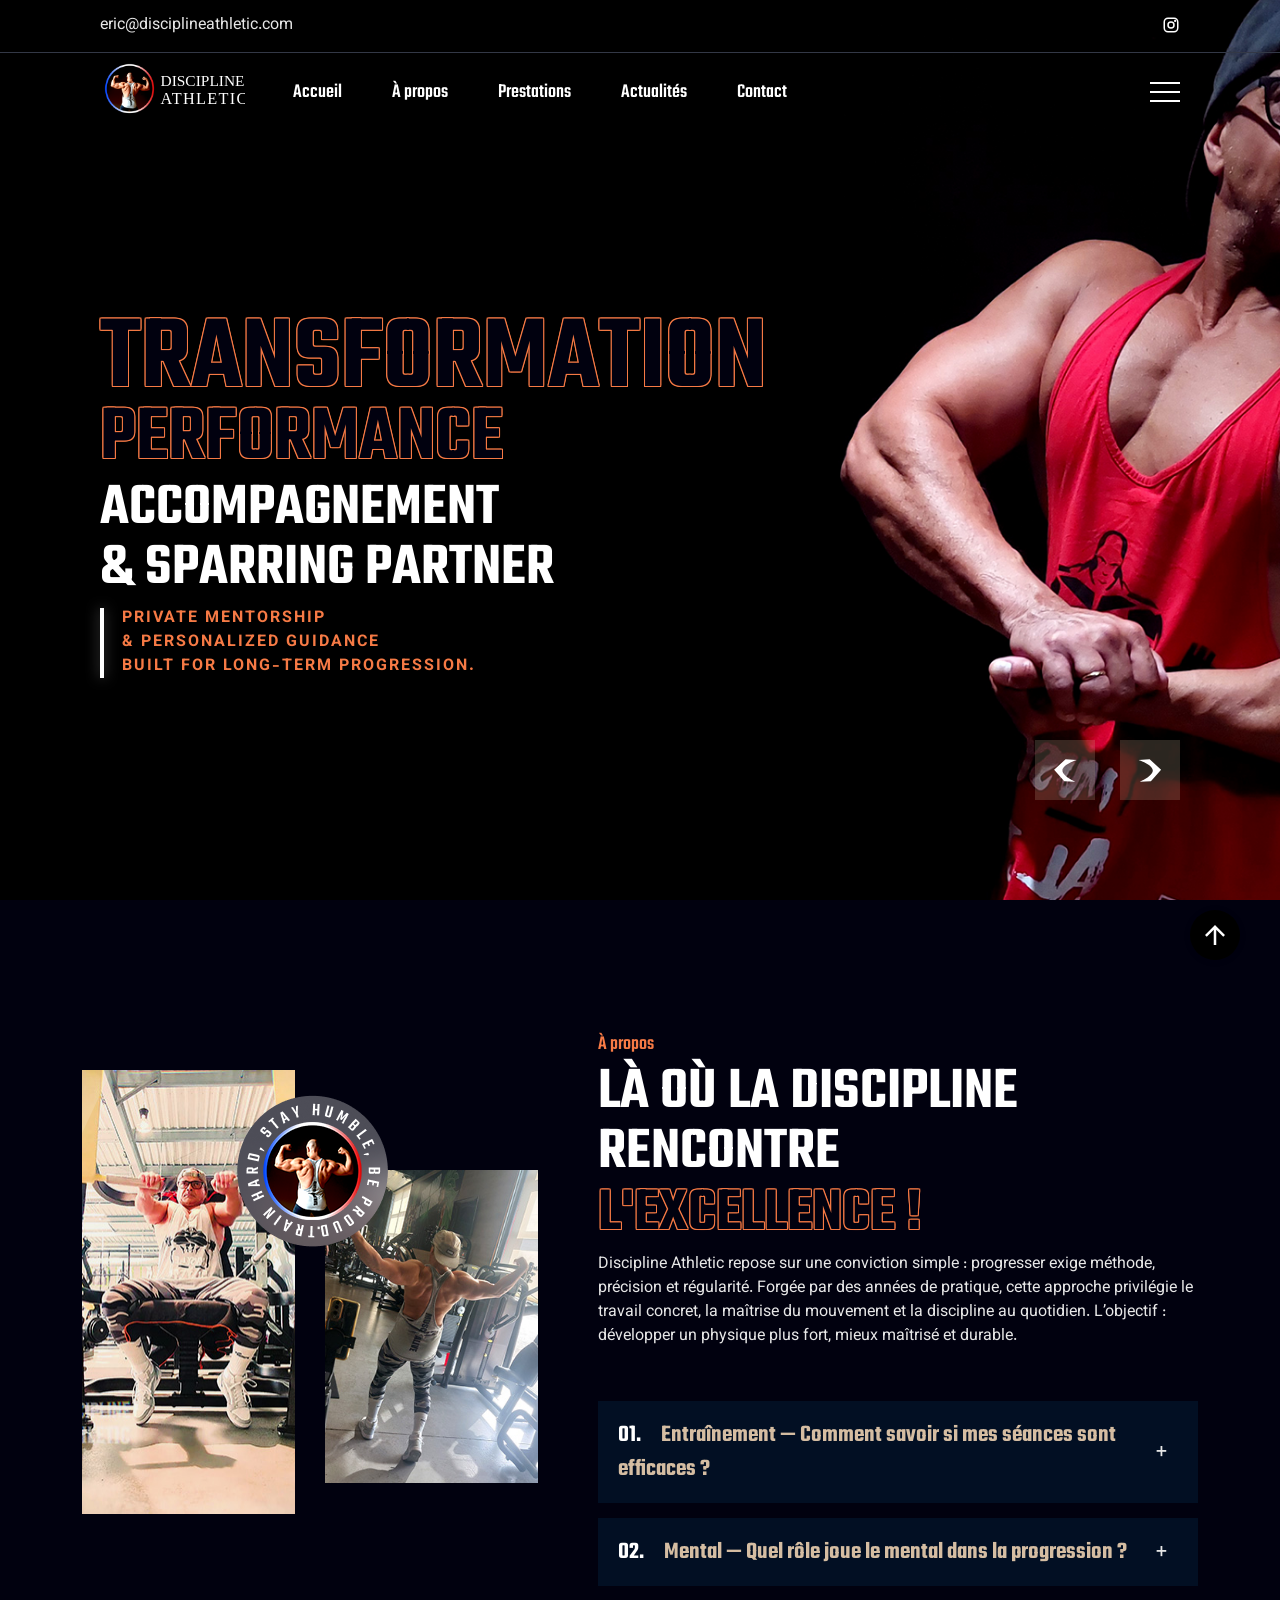
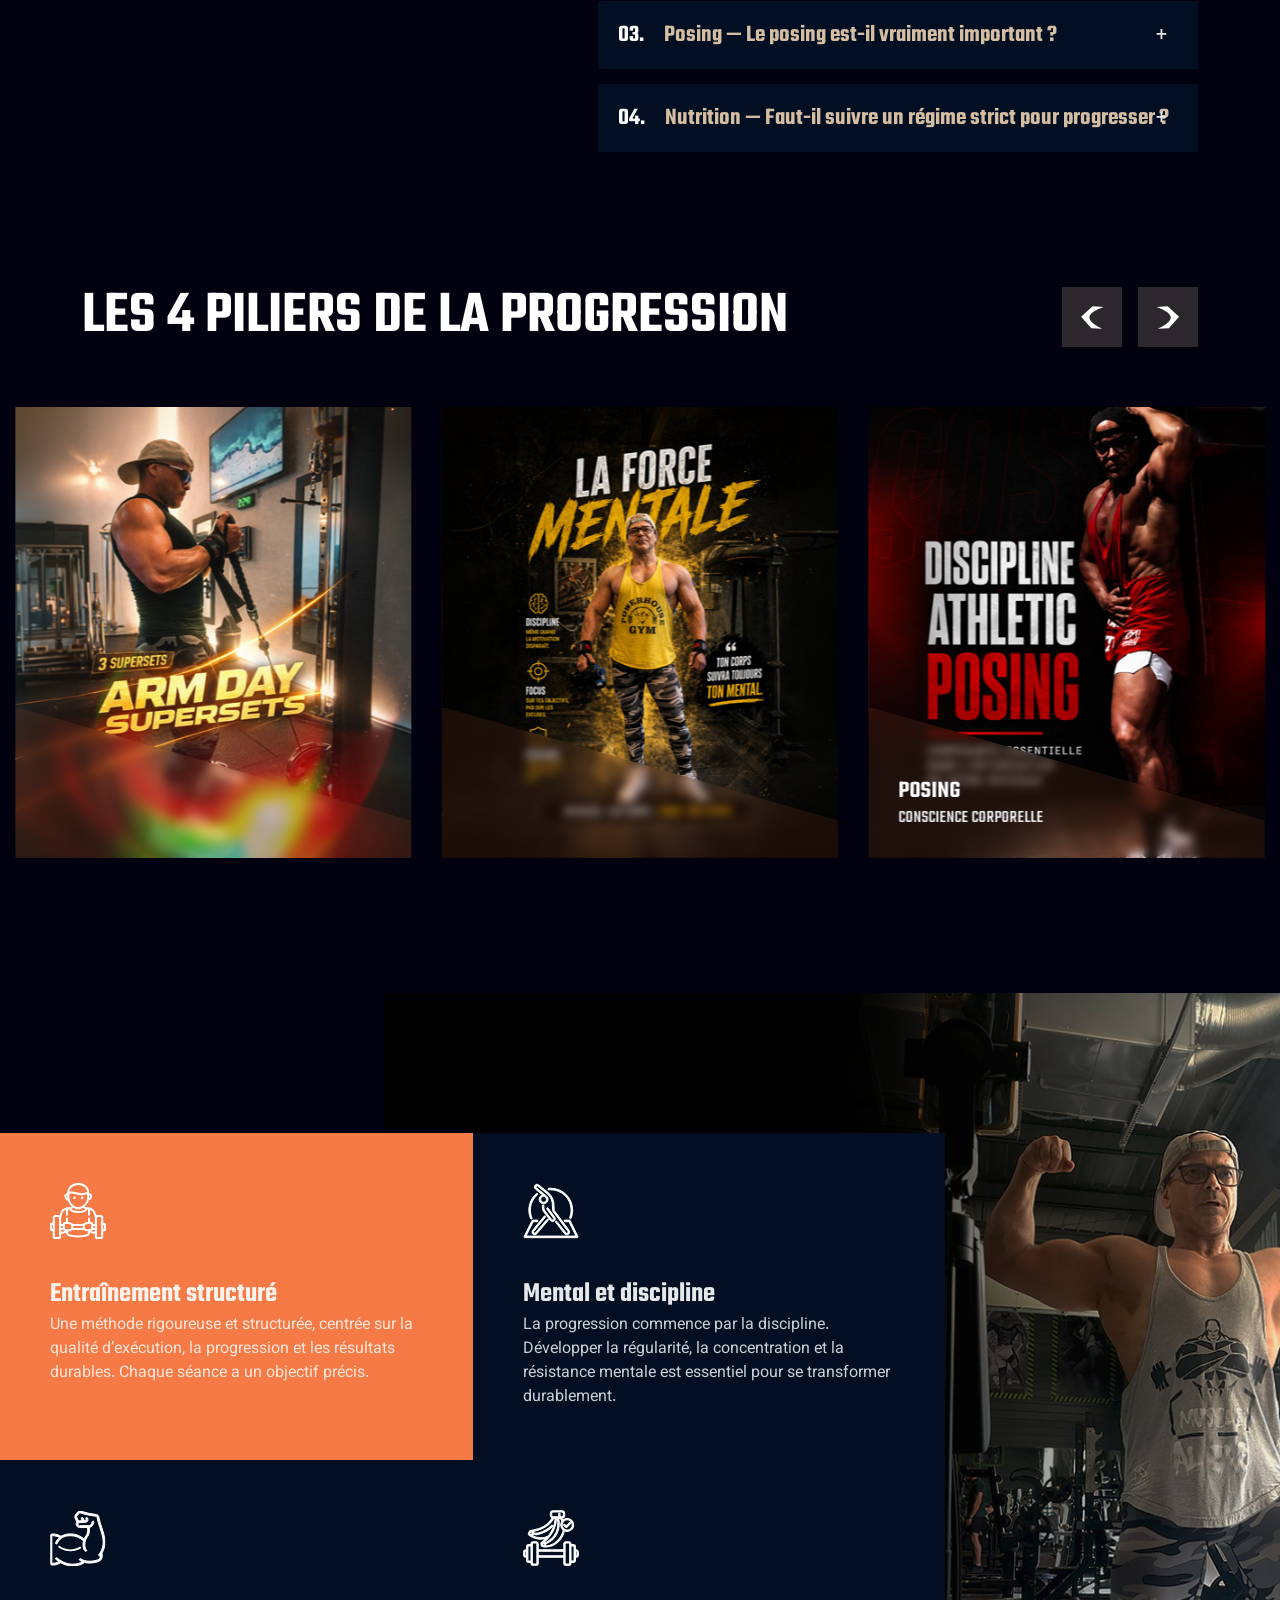
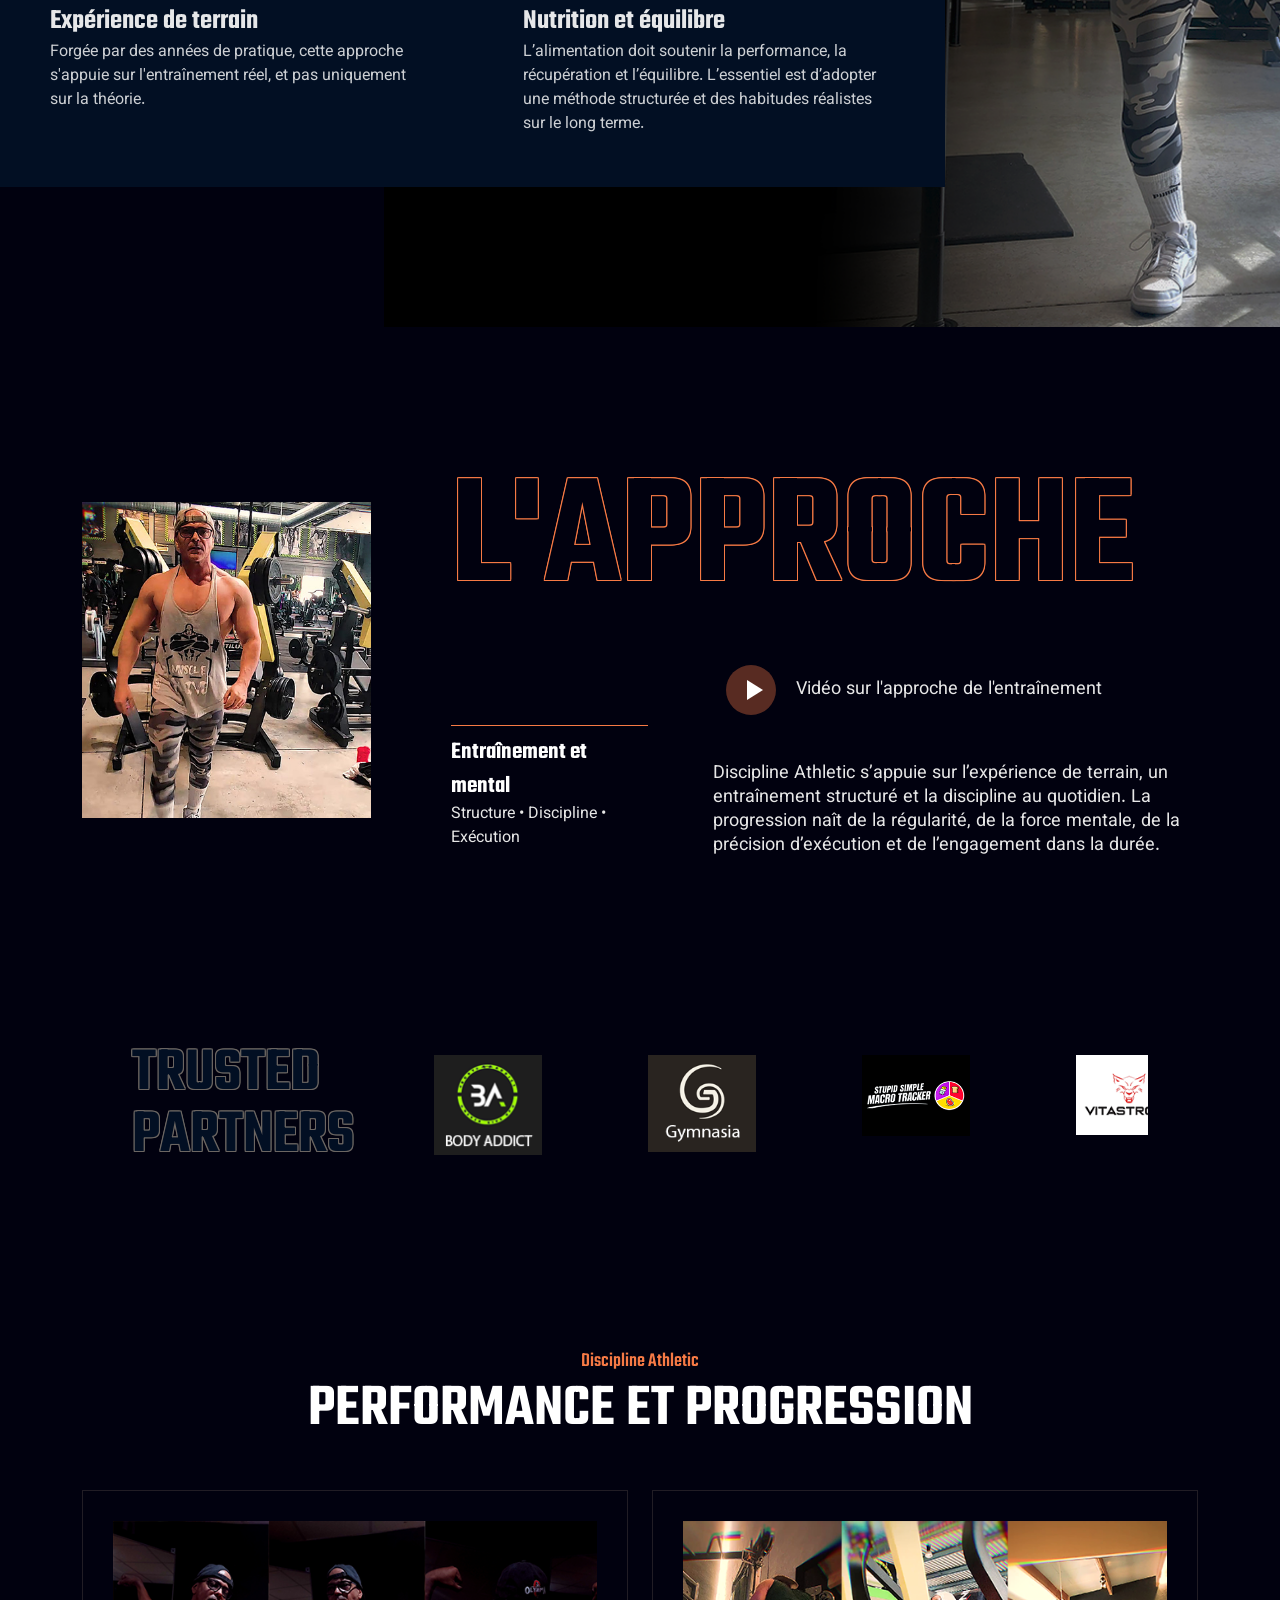
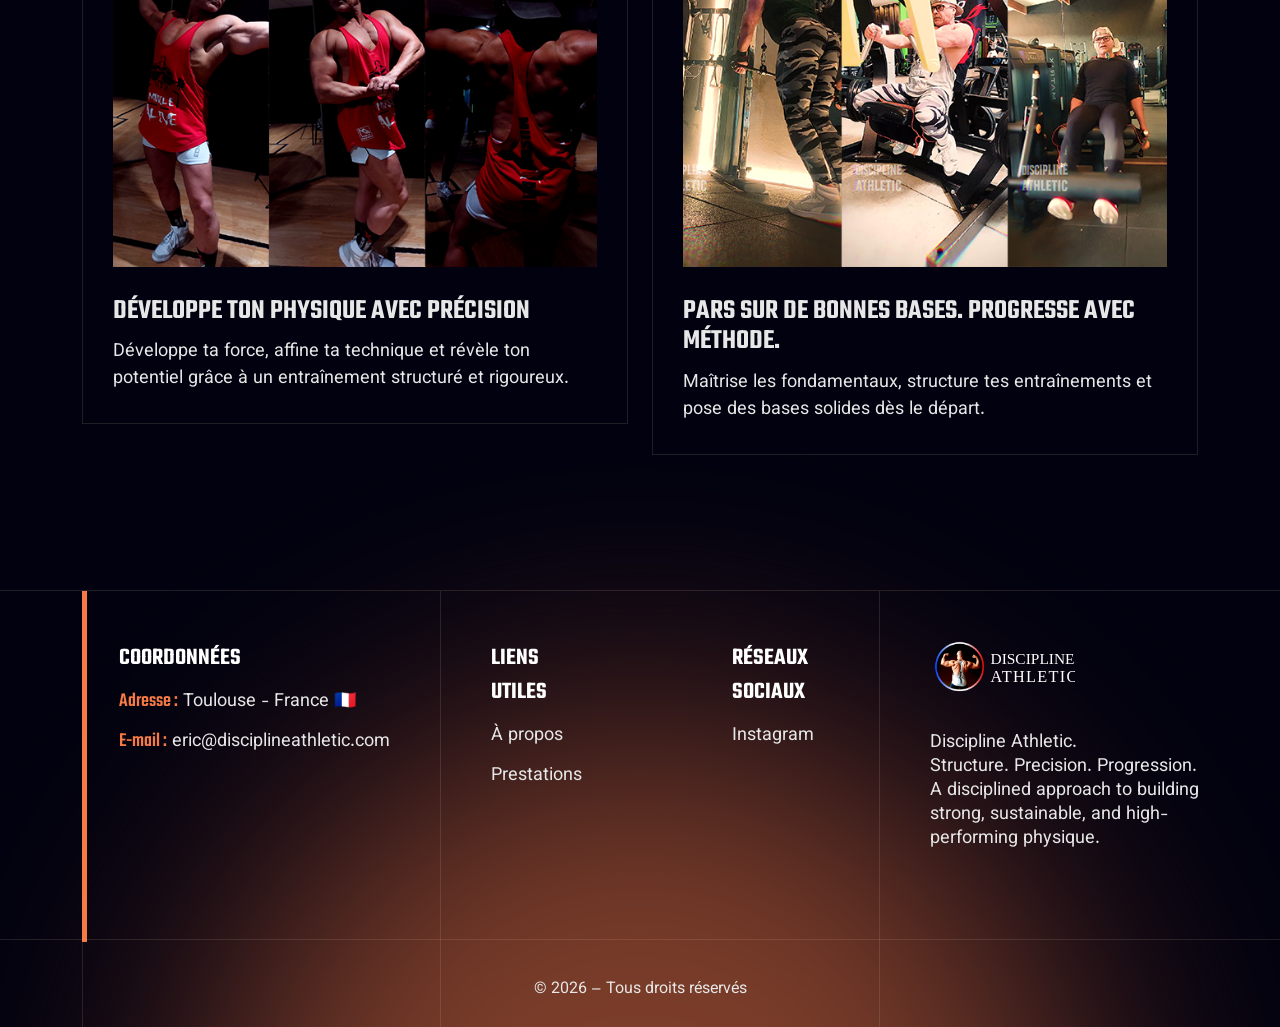
==== commit b04ca577: "Complète la traduction française des contenus visibles : index.html" ====
--- a/index.html
+++ b/index.html
@@ -1,5 +1,5 @@
 <!DOCTYPE html>
-<html class="no-js" lang="en">
+<html class="no-js" lang="fr">
 
 <head>
     <!-- Meta Tags -->
@@ -96,7 +96,7 @@
     <div class="offcanvas offcanvas-end style-2" tabindex="-1" id="offcanvasRight">
         <div class="offcanvas-header">
             <button type="button" class="btn-close btn-close-white style-2" data-bs-dismiss="offcanvas"
-                aria-label="Close"></button>
+                aria-label="Fermer"></button>
         </div>
         <div class="offcanvas-body">
             <div class="offcanvas-body-coustom-style">
@@ -127,7 +127,7 @@
 
                 <div class="location-contant">
                     <h5 class="location-contant-title">COORDONNÉES</h5>
-                    <h6 class="location-contant-text"><span>Adresse :</span> Toulouse - France Fr</h6>
+                    <h6 class="location-contant-text"><span>Adresse :</span> Toulouse – France</h6>
                     <h6 class="location-contant-text"><span>E-mail :</span><a
                             href="emailto:eric@disciplineathletic.com">eric@disciplineathletic.com</a></h6>
                     <!-- <h6 class="location-contant-text"><span>Horaires :</span> Sun - Thu: Open 24/7</h6> -->
@@ -296,15 +296,13 @@
             </div>
             <div class="info-content" data-aos="fade-left">
                 <div class="section-heading style-1">
-                    <div class="section-subtitle">About Us</div>
+                    <div class="section-subtitle">À propos</div>
                     <h2 class="section-title">Là où la discipline rencontre</h2>
-                    <div class="stroke-text" data-text="Excellence!">
-                        Excellence!
+                    <div class="stroke-text" data-text="L'excellence !">
+                        L'excellence !
                     </div>
                     <p class="section-short-desp mt-2">
-                        Discipline Athletic is built on a simple vision: progress relies on structure, precision, and consistency.
-Shaped by real-world experience and years of practice, this approach focuses on practical work, precise execution, and daily discipline.
-The goal is to build a stronger, more controlled, and sustainable physique.
+                        Discipline Athletic repose sur une conviction simple : progresser exige méthode, précision et régularité. Forgée par des années de pratique, cette approche privilégie le travail concret, la maîtrise du mouvement et la discipline au quotidien. L’objectif : développer un physique plus fort, mieux maîtrisé et durable.
                     </p>
                 </div>
                 <!-- Start Faq -->
@@ -312,38 +310,34 @@
                 <div class="ak-accordion">
                     <div class="ak-accordion-item">
                         <div class="ak-accordion-title">
-                            <h5><span>01.</span>Training — How do I know if my training is truly effective?</h5>
+                            <h5><span>01.</span>Entraînement — Comment savoir si mes séances sont efficaces ?</h5>
                         </div>
                         <div class="ak-accordion-tab">
-                            Effective training is measured over time: progression in loads, quality of execution, and consistency.
-    Without structure and tracking, results remain unpredictable.
+                            L’efficacité se mesure dans le temps : progression des charges, qualité d’exécution et régularité. Sans méthode ni suivi, les résultats restent aléatoires.
                         </div>
                     </div>
                     <div class="ak-accordion-item">
                         <div class="ak-accordion-title">
-                            <h5><span>02.</span>Mental — What role does mindset play in progression?</h5>
+                            <h5><span>02.</span>Mental — Quel rôle joue le mental dans la progression ?</h5>
                         </div>
                         <div class="ak-accordion-tab">
-                            Mindset drives consistency. Without discipline, there is no sustainable progress.
-    Motivation fluctuates — discipline is built.
+                            Le mental nourrit la régularité. Sans discipline, pas de progression durable. La motivation fluctue ; la discipline se construit.
                         </div>
                     </div>
                     <div class="ak-accordion-item">
                         <div class="ak-accordion-title">
-                            <h5><span>03.</span>Posing — Is posing really important?</h5>
+                            <h5><span>03.</span>Posing — Le posing est-il vraiment important ?</h5>
                         </div>
                         <div class="ak-accordion-tab">
-                           Posing is an integral part of development. It improves muscle connection,
-    body control, and allows you to showcase the work you've put in.
+                           Le posing fait partie intégrante du développement physique. Il améliore la connexion musculaire, la maîtrise corporelle et permet de mettre en valeur le travail accompli.
                         </div>
                     </div>
                     <div class="ak-accordion-item">
                         <div class="ak-accordion-title">
-                            <h5><span>04.</span>Nutrition — Do I need a strict diet to progress?</h5>
+                            <h5><span>04.</span>Nutrition — Faut-il suivre un régime strict pour progresser ?</h5>
                         </div>
                         <div class="ak-accordion-tab">
-                            Nutrition must be structured and aligned with your goal.
-    It’s not about rigidity, but about consistency and control over your intake.
+                            L’alimentation doit être structurée et adaptée à l’objectif. Il ne s’agit pas d’être rigide, mais d’être régulier et de maîtriser ses apports.
                         </div>
                     </div>
                 </div>
@@ -588,8 +582,7 @@
                             <img class="top-img" src="assets/img/services_icon1.svg" alt="">
                             <div class="text-content">
                                 <h3>Entraînement structuré</h3>
-                                <p>A disciplined and structured approach focused on execution, progression, and long-term results.
-Every session is built with purpose and consistency.</p>
+                                <p>Une méthode rigoureuse et structurée, centrée sur la qualité d’exécution, la progression et les résultats durables. Chaque séance a un objectif précis.</p>
                             </div>
                         </div>
                     </div>
@@ -598,8 +591,7 @@
                             <img class="top-img" src="assets/img/services_icon2.svg" alt="">
                             <div class="text-content">
                                 <h3>Mental et discipline</h3>
-                                <p>Progress starts with discipline.
-Building consistency, focus, and mental resilience is an essential part of long-term transformation.</p>
+                                <p>La progression commence par la discipline. Développer la régularité, la concentration et la résistance mentale est essentiel pour se transformer durablement.</p>
                             </div>
                         </div>
                     </div>
@@ -617,8 +609,7 @@
                             <img class="top-img" src="assets/img/services_icon4.svg" alt="">
                             <div class="text-content">
                                 <h3>Nutrition et équilibre</h3>
-                                <p>Nutrition should support performance, recovery, and sustainability.
-The focus is on structure, consistency, and realistic long-term habits.</p>
+                                <p>L’alimentation doit soutenir la performance, la récupération et l’équilibre. L’essentiel est d’adopter une méthode structurée et des habitudes réalistes sur le long terme.</p>
                             </div>
                         </div>
                     </div>
@@ -948,12 +939,12 @@
     <div class="testimonial">
 
         <div class="testimonial-img image-hover-animation animation-2s" data-aos="fade-right">
-            <img src="assets/img/testimonial.jpg" alt="Discipline Athletic approach">
+            <img src="assets/img/testimonial.jpg" alt="Approche Discipline Athletic">
         </div>
 
         <div class="testimonial-info" data-aos="fade-left">
 
-            <h2 class="stroke-text" data-text="The Approach">L'approche</h2>
+            <h2 class="stroke-text" data-text="L’approche">L'approche</h2>
 
             <div class="slider testimonial-slider-home">
                 <div class="swiper-wrapper">
@@ -1004,10 +995,7 @@
                                 </div>
 
                                 <p>
-                                    Discipline Athletic is built around real-world experience,
-                                    structured training, and daily discipline.
-                                    Progress is driven through consistency, mental resilience,
-                                    precise execution, and long-term commitment.
+                                    Discipline Athletic s’appuie sur l’expérience de terrain, un entraînement structuré et la discipline au quotidien. La progression naît de la régularité, de la force mentale, de la précision d’exécution et de l’engagement dans la durée.
                                 </p>
 
                             </div>
@@ -1058,10 +1046,7 @@
                                 </div>
 
                                 <p>
-                                    Nutrition and supplementation are tools — not shortcuts.
-                                    The objective is to create a balanced, structured,
-                                    and sustainable approach that supports real performance,
-                                    recovery, and long-term progression.
+                                    La nutrition et les compléments sont des outils, pas des raccourcis. L’objectif est de construire une approche équilibrée, structurée et durable, au service de la performance, de la récupération et de la progression.
                                 </p>
 
                             </div>
@@ -1078,9 +1063,9 @@
 
 <!-- Video placeholder popup -->
 <div id="videoPlaceholderModal" class="video-placeholder-modal">
-    <button class="video-placeholder-close" type="button" aria-label="Close popup" onclick="closeVideoPlaceholder()">×</button>
-
-    <img src="assets/img/videoinprogress.png" alt="Video in progress">
+    <button class="video-placeholder-close" type="button" aria-label="Fermer la fenêtre" onclick="closeVideoPlaceholder()">×</button>
+
+    <img src="assets/img/videoinprogress.png" alt="Vidéo en préparation">
 </div>
 
 <script>
@@ -1117,19 +1102,19 @@
             <div class="swiper-wrapper">
 
                 <div class="swiper-slide">
-                    <img src="assets/img/pc_1.png" alt="Partner logo">
+                    <img src="assets/img/pc_1.png" alt="Logo partenaire">
                 </div>
 
                 <div class="swiper-slide">
-                    <img src="assets/img/pc_2.png" alt="Partner logo">
+                    <img src="assets/img/pc_2.png" alt="Logo partenaire">
                 </div>
 
                 <div class="swiper-slide">
-                    <img src="assets/img/pc_3.png" alt="Partner logo">
+                    <img src="assets/img/pc_3.png" alt="Logo partenaire">
                 </div>
 
                 <div class="swiper-slide">
-                    <img src="assets/img/pc_4.png" alt="Partner logo">
+                    <img src="assets/img/pc_4.png" alt="Logo partenaire">
                 </div>
 
                 <!-- ZUMUB -->
@@ -1138,19 +1123,19 @@
                 </div>
 
                 <div class="swiper-slide">
-                    <img src="assets/img/pc_1.png" alt="Partner logo">
+                    <img src="assets/img/pc_1.png" alt="Logo partenaire">
                 </div>
 
                 <div class="swiper-slide">
-                    <img src="assets/img/pc_2.png" alt="Partner logo">
+                    <img src="assets/img/pc_2.png" alt="Logo partenaire">
                 </div>
 
                 <div class="swiper-slide">
-                    <img src="assets/img/pc_3.png" alt="Partner logo">
+                    <img src="assets/img/pc_3.png" alt="Logo partenaire">
                 </div>
 
                 <div class="swiper-slide">
-                    <img src="assets/img/pc_4.png" alt="Partner logo">
+                    <img src="assets/img/pc_4.png" alt="Logo partenaire">
                 </div>
 
                 <!-- ZUMUB -->
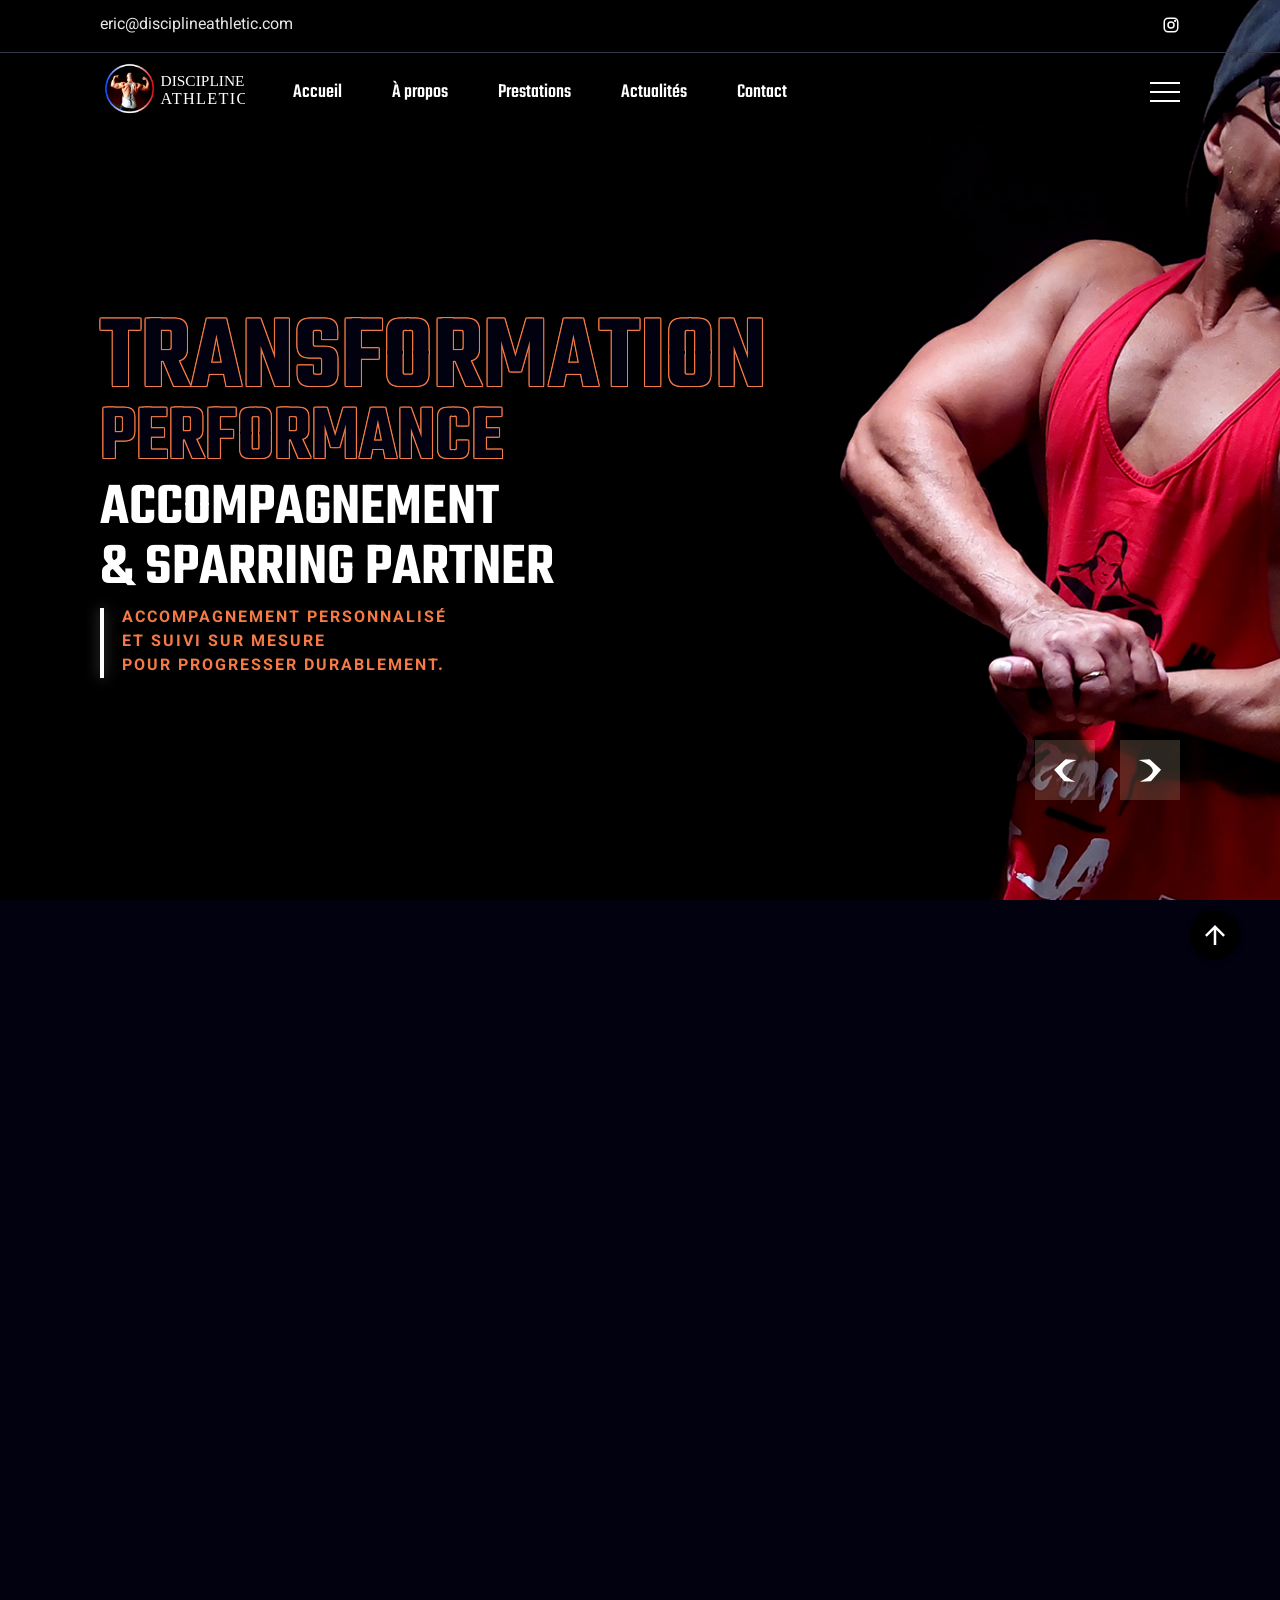
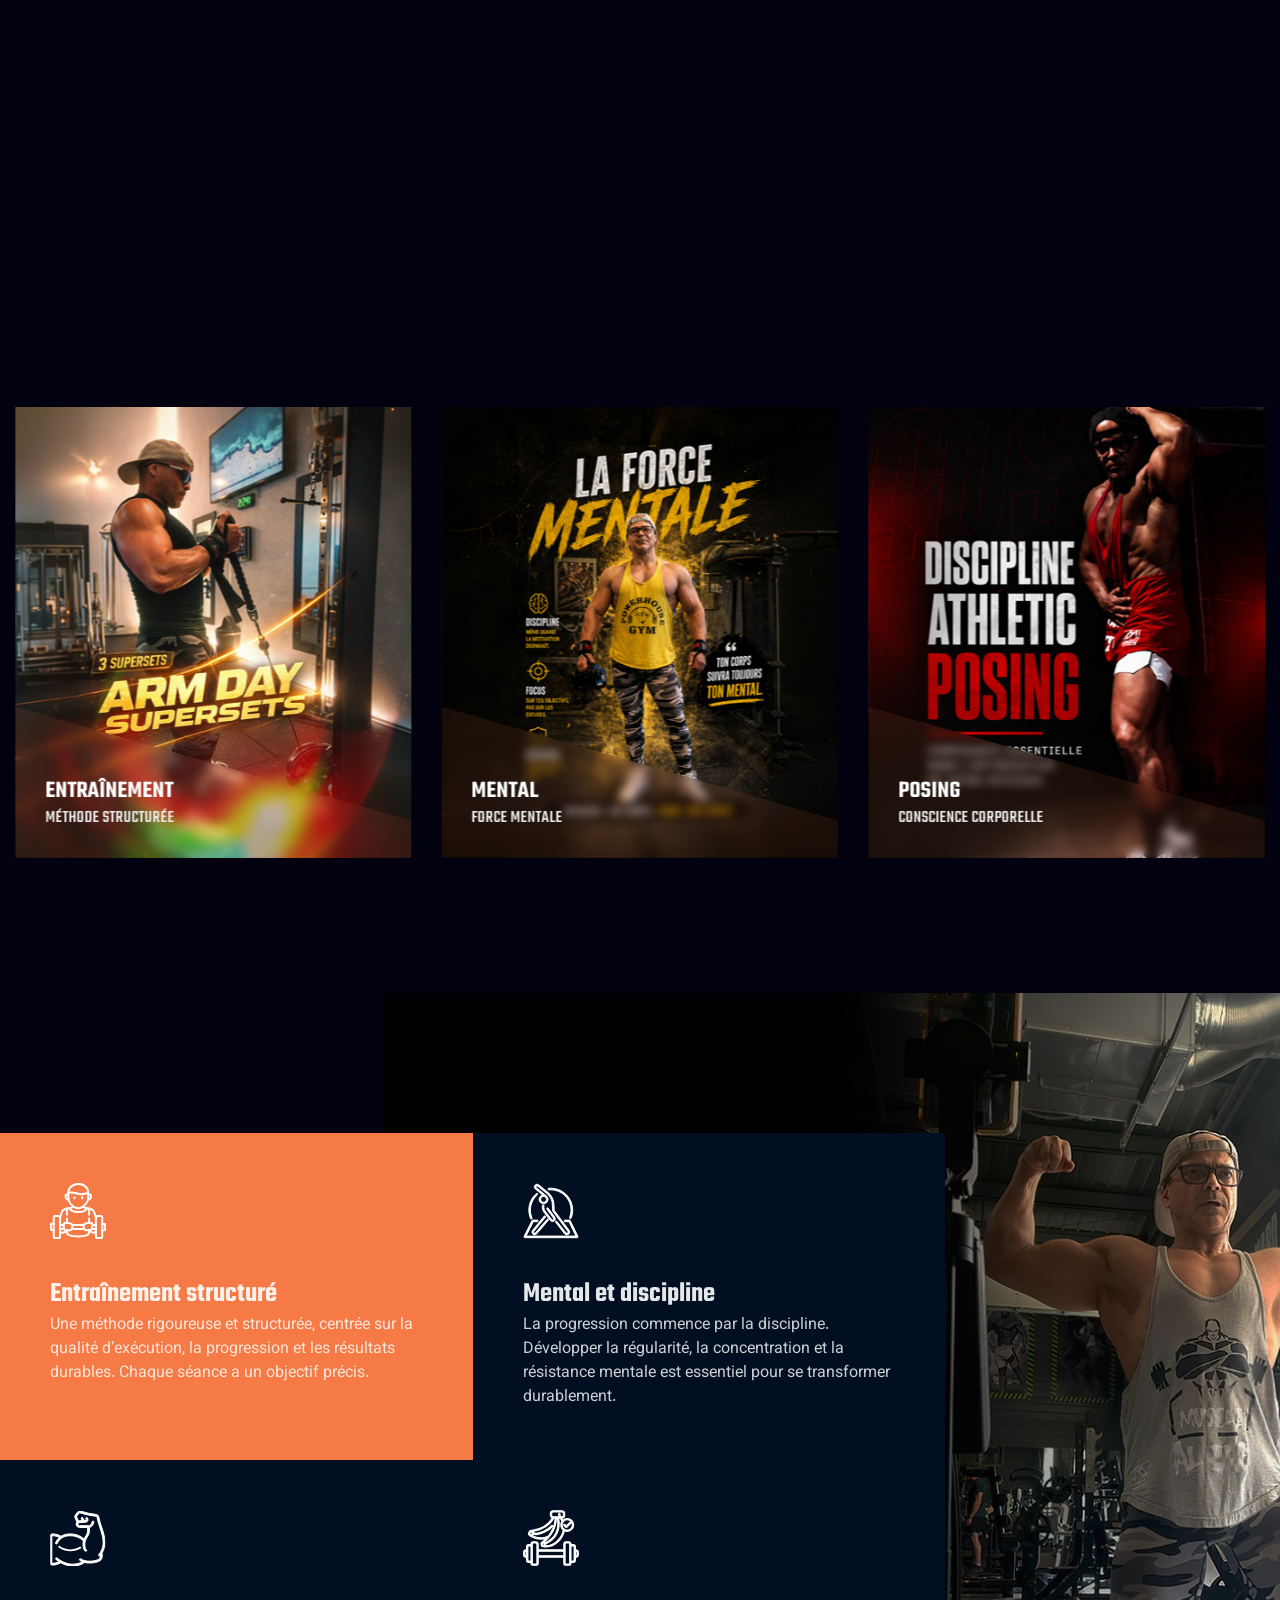
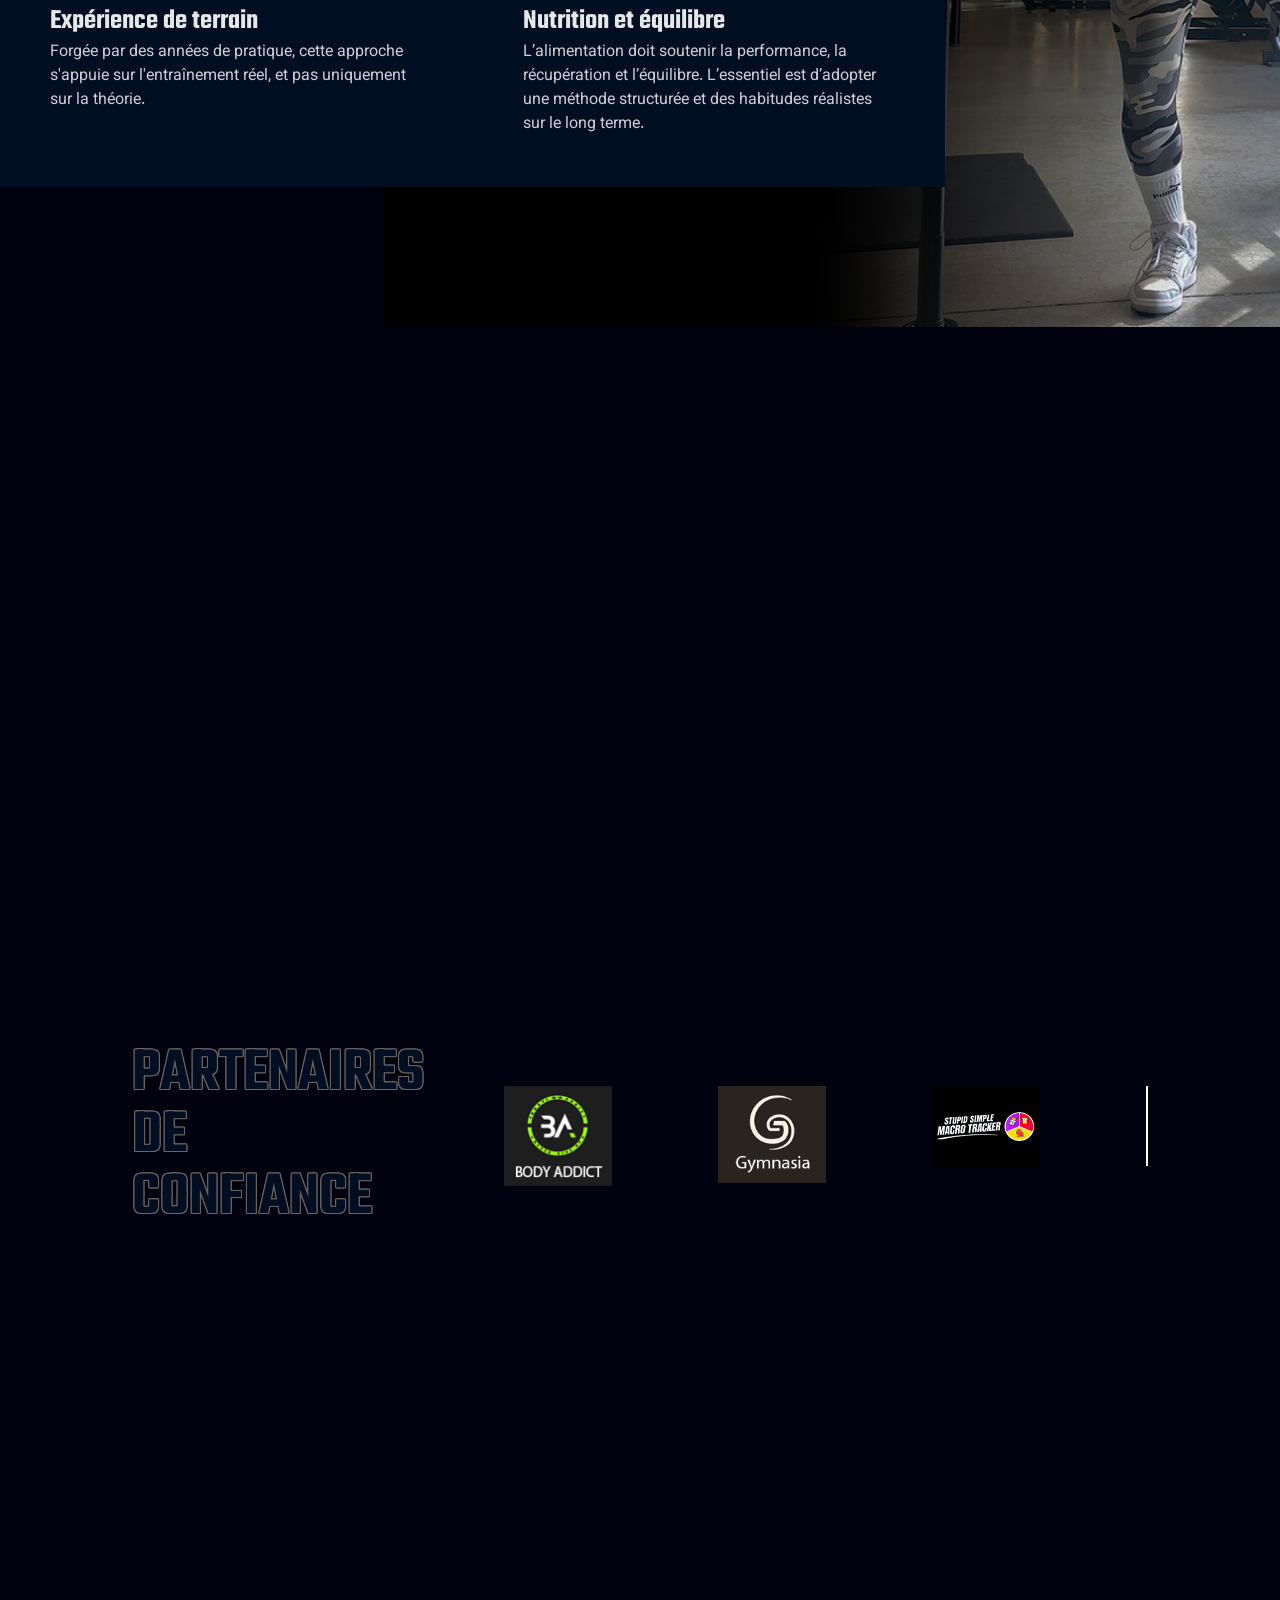
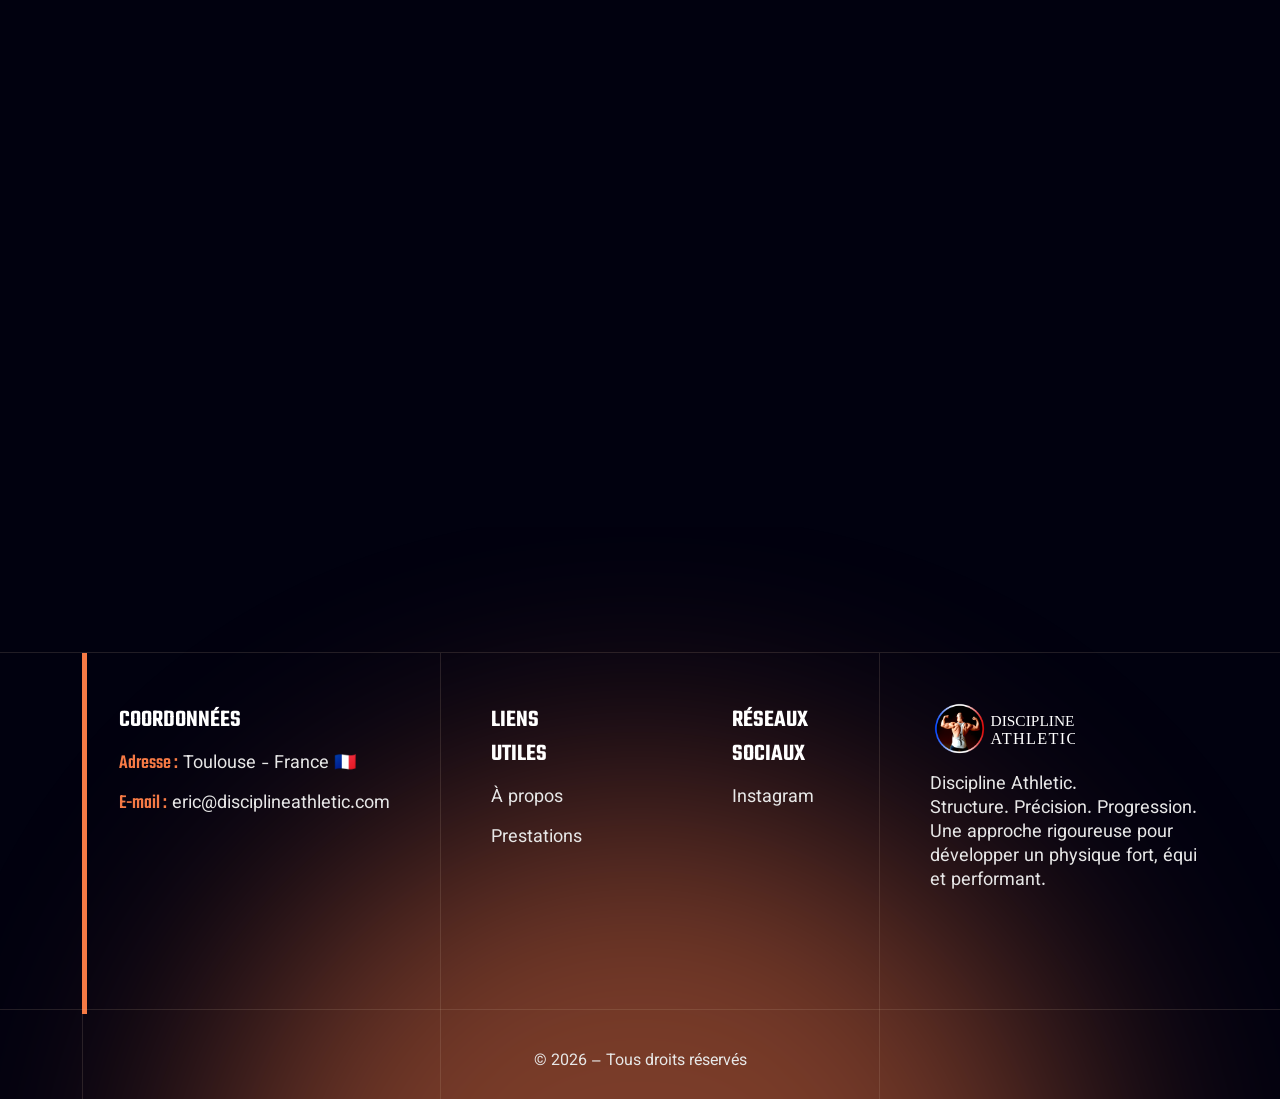
==== commit caa66721: "Corrige les derniers textes anglais et le balisage de index.html" ====
--- a/index.html
+++ b/index.html
@@ -197,9 +197,7 @@
                         <span></span>
 
                         <p>
-                            Private mentorship <br>
-                            & personalized guidance<br>
-                            built for long-term progression.
+                            Accompagnement personnalisé<br>et suivi sur mesure<br>pour progresser durablement.
                         </p>
                     </div>
 
@@ -237,9 +235,7 @@
                         <span></span>
 
                         <p>
-                            Private mentorship <br>
-                            & personalized guidance<br>
-                            built for long-term progression.
+                            Accompagnement personnalisé<br>et suivi sur mesure<br>pour progresser durablement.
                         </p>
                     </div>
 
@@ -1093,7 +1089,7 @@
 
         <div class="title">
             <h1 class="stroke-text">
-                Trusted<br> Partners
+                Partenaires<br>de confiance
             </h1>
         </div>
 
@@ -1624,11 +1620,10 @@
                     <div class="logo">
                         <img src="assets/img/logo.svg" alt="logo">
                     </div>
-                    <p class="desp"><p>
-  Discipline Athletic.<br>
-  Structure. Precision. Progression.<br>
-  A disciplined approach to building a strong, sustainable, and high-performing physique.
-</p>
+                    <div class="desp"><p>Discipline Athletic.<br>
+  Structure. Précision. Progression.<br>
+  Une approche rigoureuse pour développer un physique fort, équilibré et performant.
+</p></div>
                     <!-- <a href="tel:(406)5550120" class="phone"> -->
                         <span class="icon">
                             <svg width="40" height="41" viewBox="0 0 40 41" fill="none"
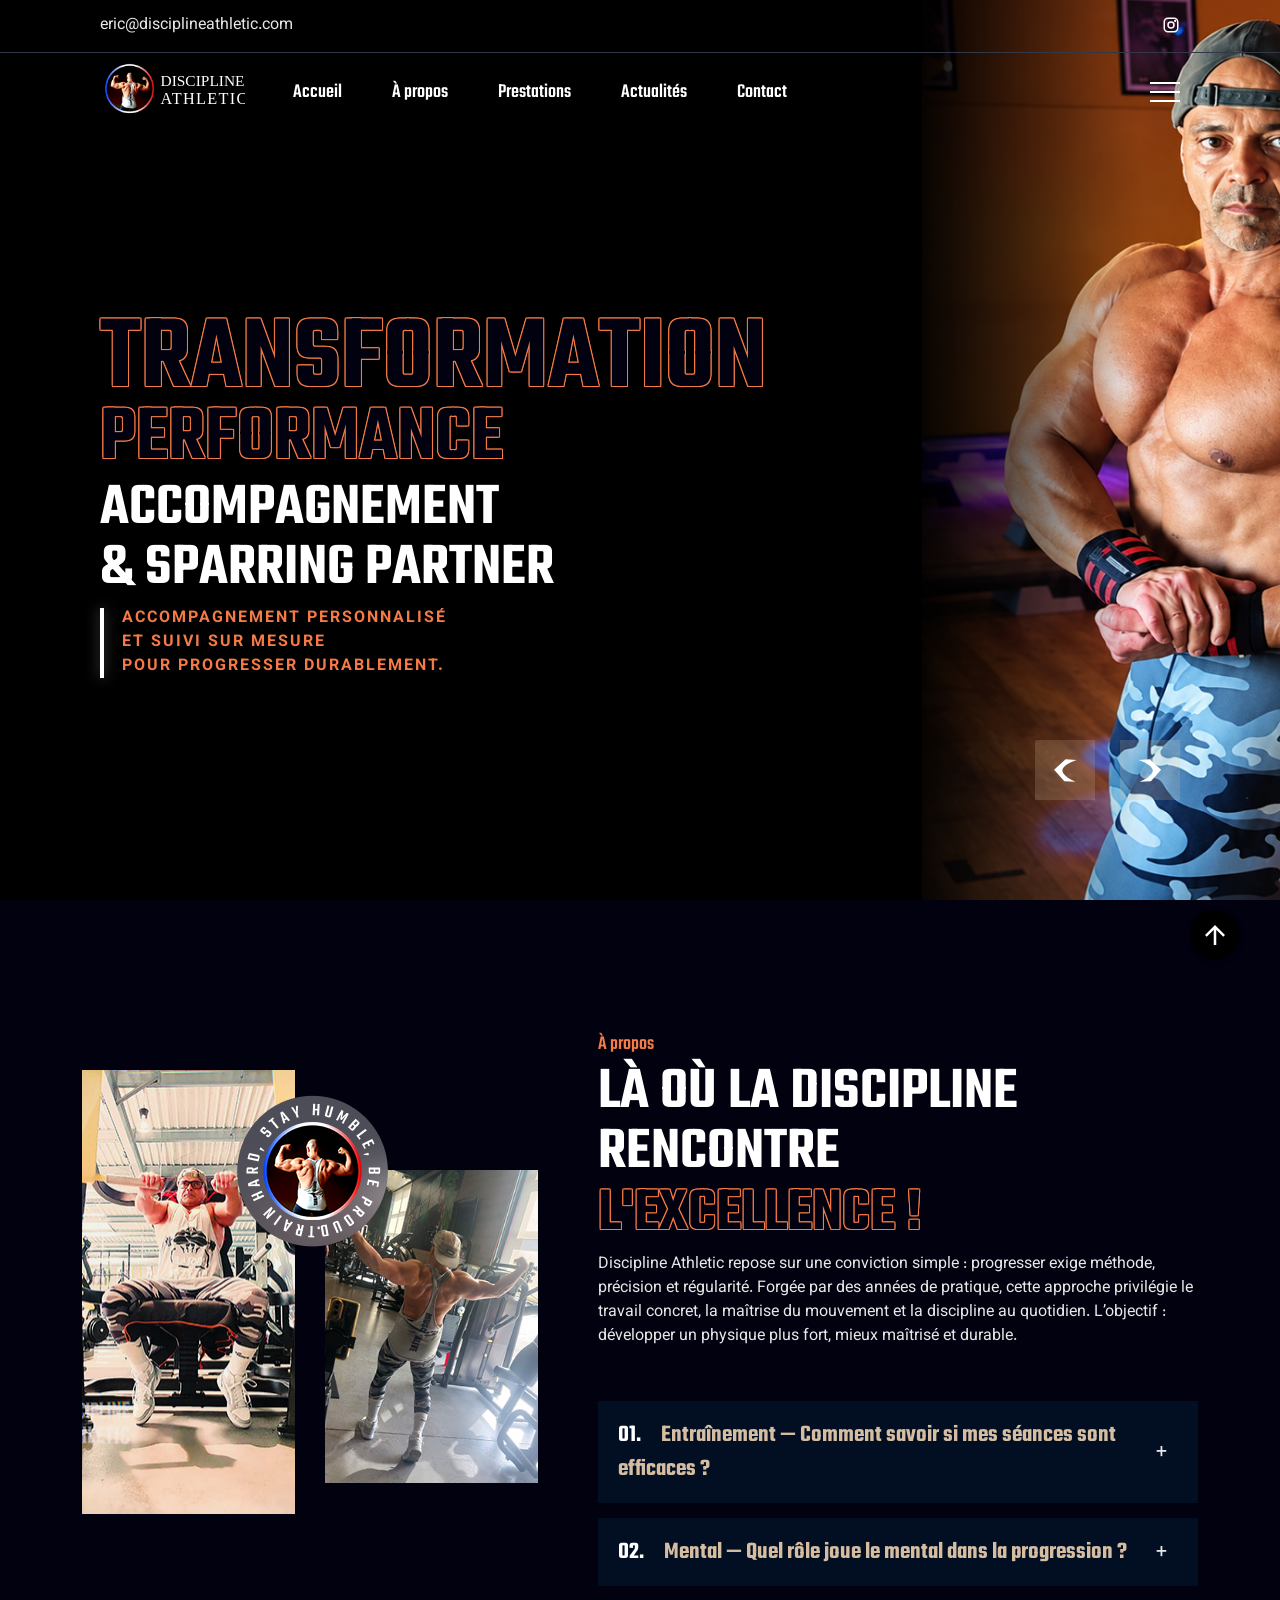
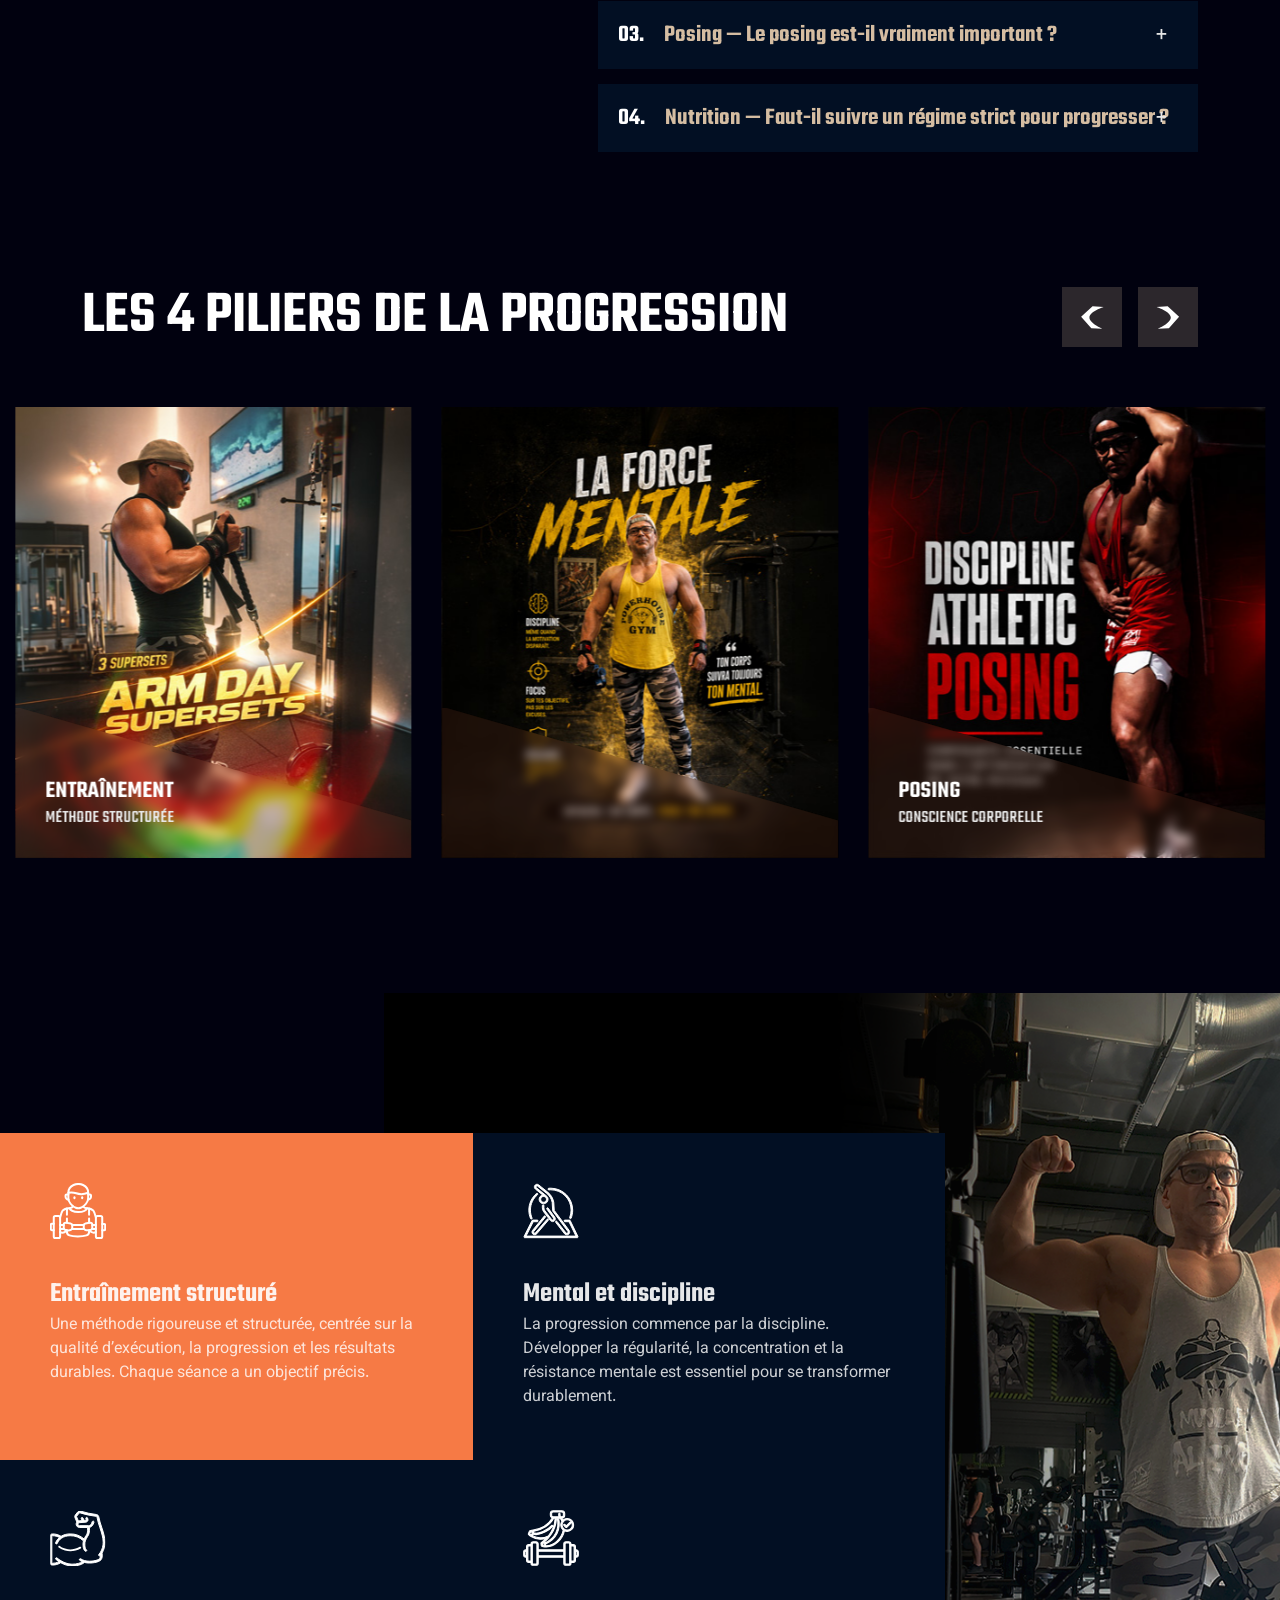
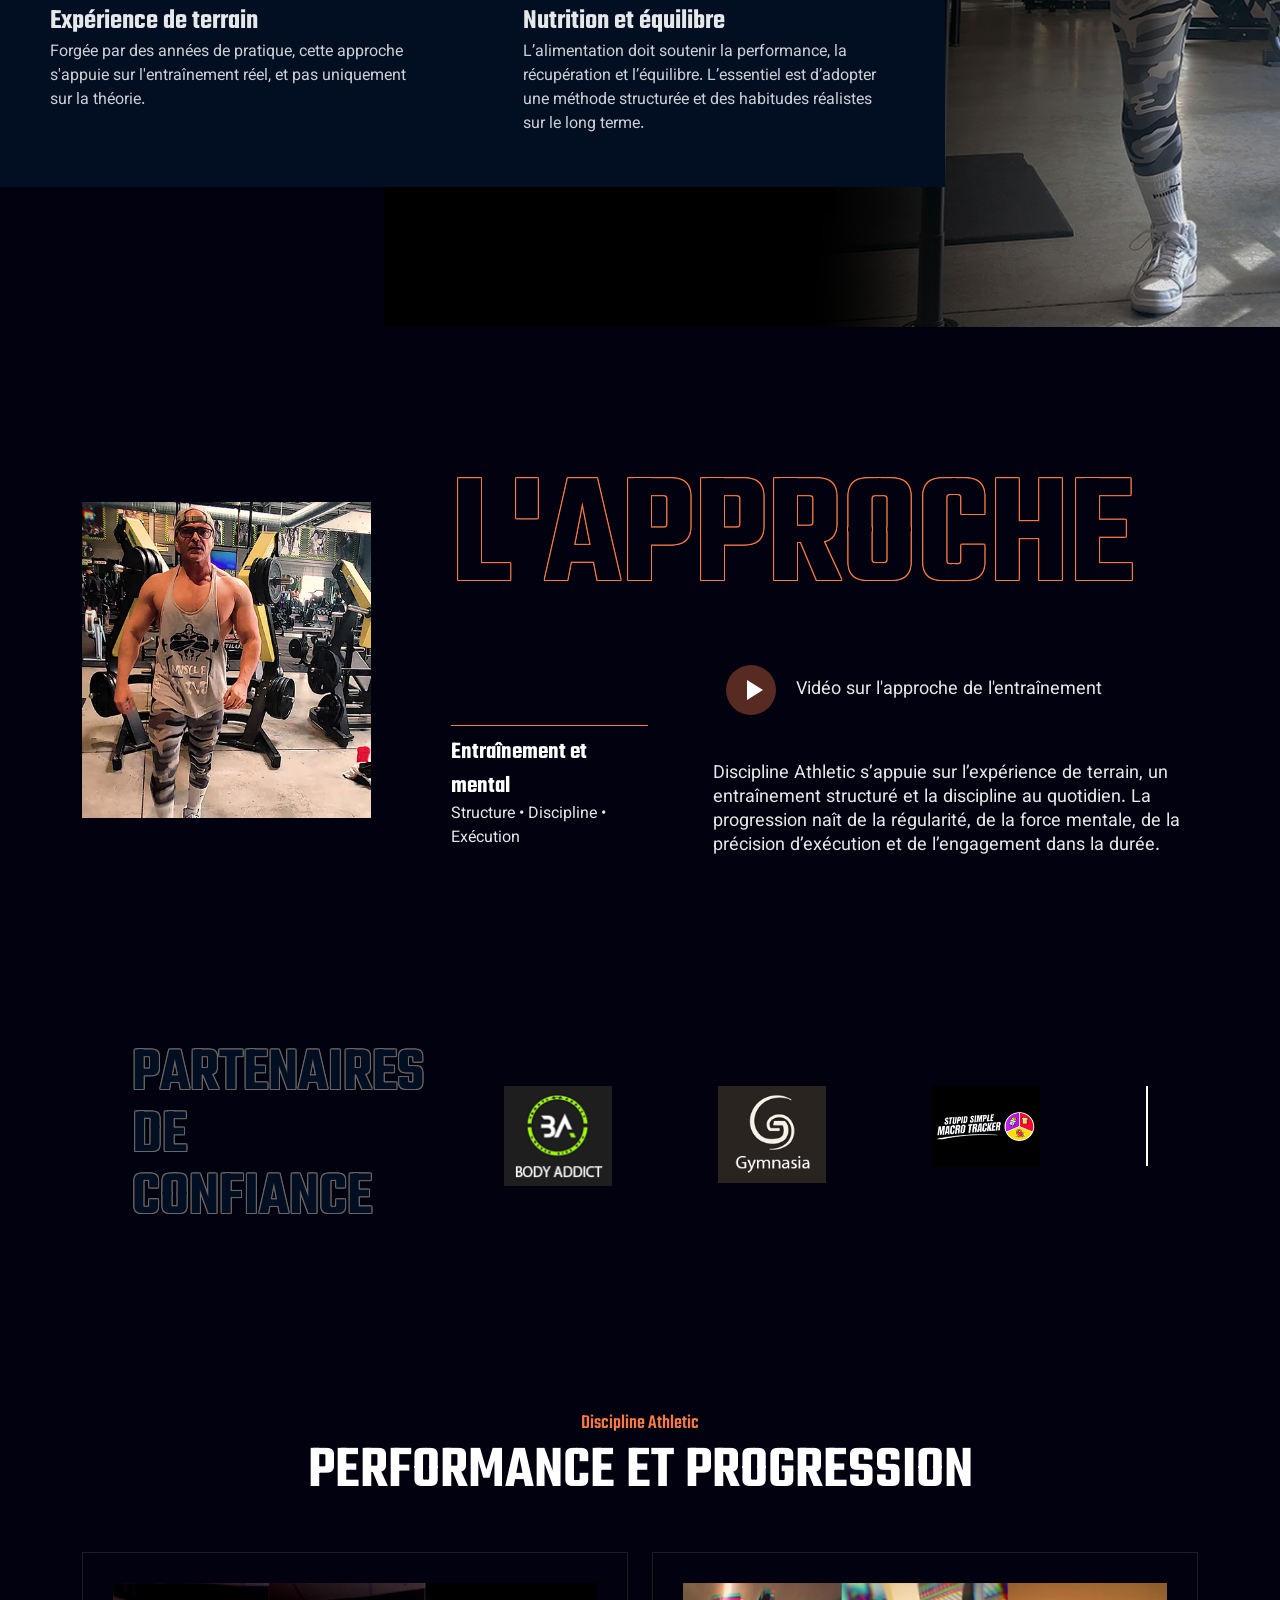
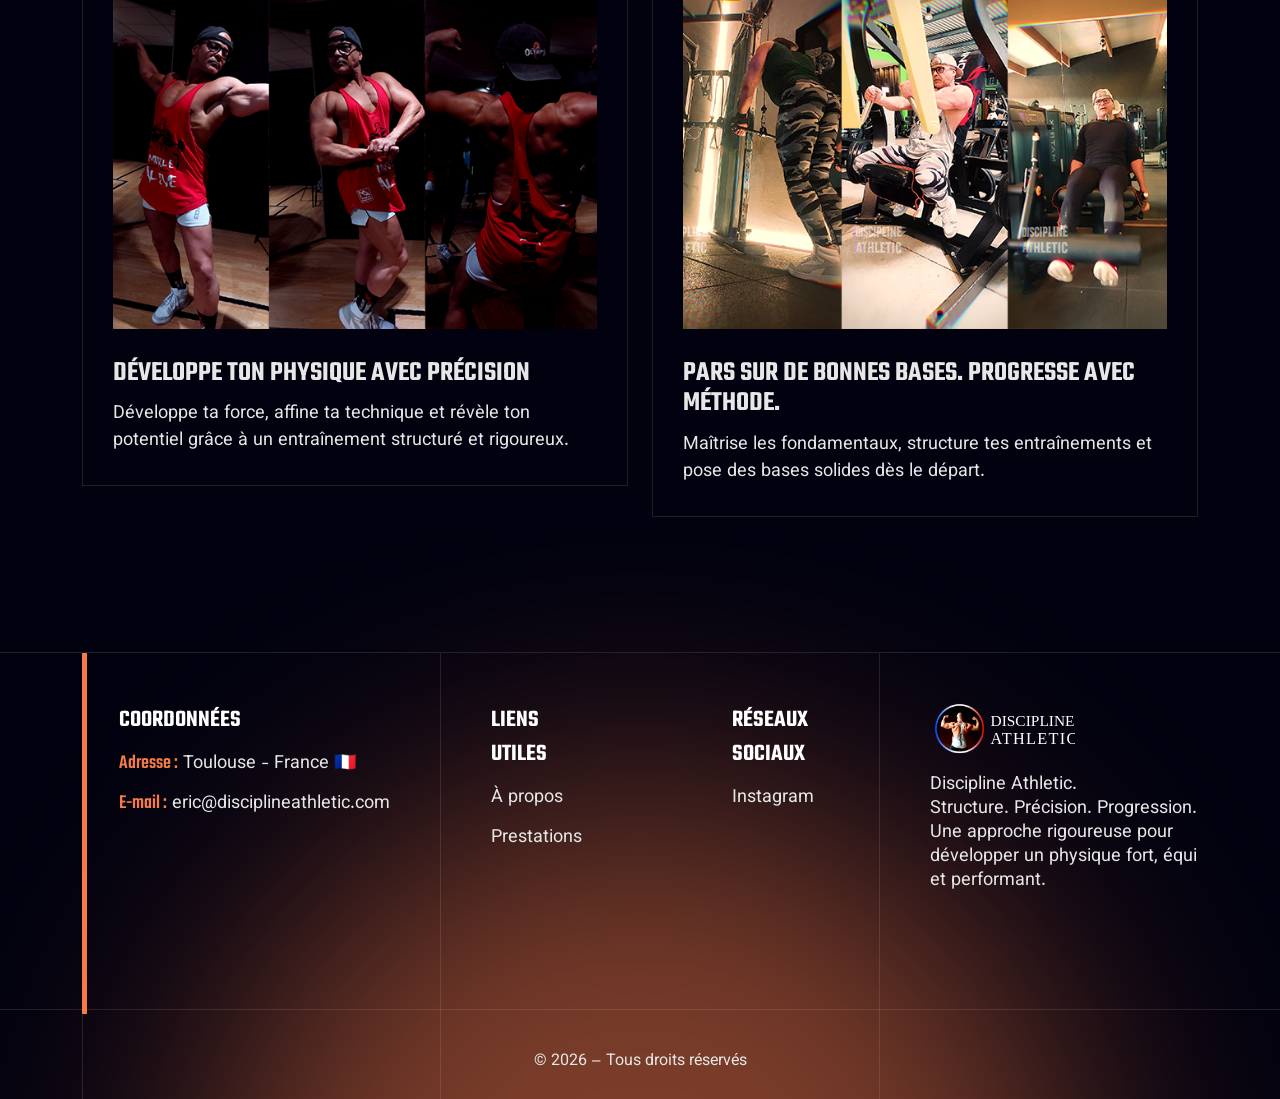
==== commit 048eb1ea: "Force le rafraîchissement de la nouvelle image d'accueil" ====
--- a/index.html
+++ b/index.html
@@ -171,7 +171,7 @@
         <div class="swiper-slide">
             <div class="ak-hero ak-style2">
 
-                <img src="assets/img/hero_slider_bg_4.png"
+                <img src="assets/img/hero_slider_bg_4.png?v=dbb31e3"
                      class="ak-hero-bg ak-bg object-cover hero-bg-1"
                      alt="...">
 
@@ -1118,6 +1118,11 @@
                     <img src="assets/img/zumub.jpg" alt="Zumub">
                 </div>
 
+                <!-- W2G -->
+                <div class="swiper-slide">
+                    <img src="assets/img/w2g.jpeg" alt="W2G, partenaire Discipline Athletic" loading="lazy">
+                </div>
+
                 <div class="swiper-slide">
                     <img src="assets/img/pc_1.png" alt="Logo partenaire">
                 </div>
@@ -1137,6 +1142,11 @@
                 <!-- ZUMUB -->
                 <div class="swiper-slide">
                     <img src="assets/img/zumub.jpg" alt="Zumub">
+                </div>
+
+                <!-- W2G -->
+                <div class="swiper-slide">
+                    <img src="assets/img/w2g.jpeg" alt="W2G, partenaire Discipline Athletic" loading="lazy">
                 </div>
 
             </div>
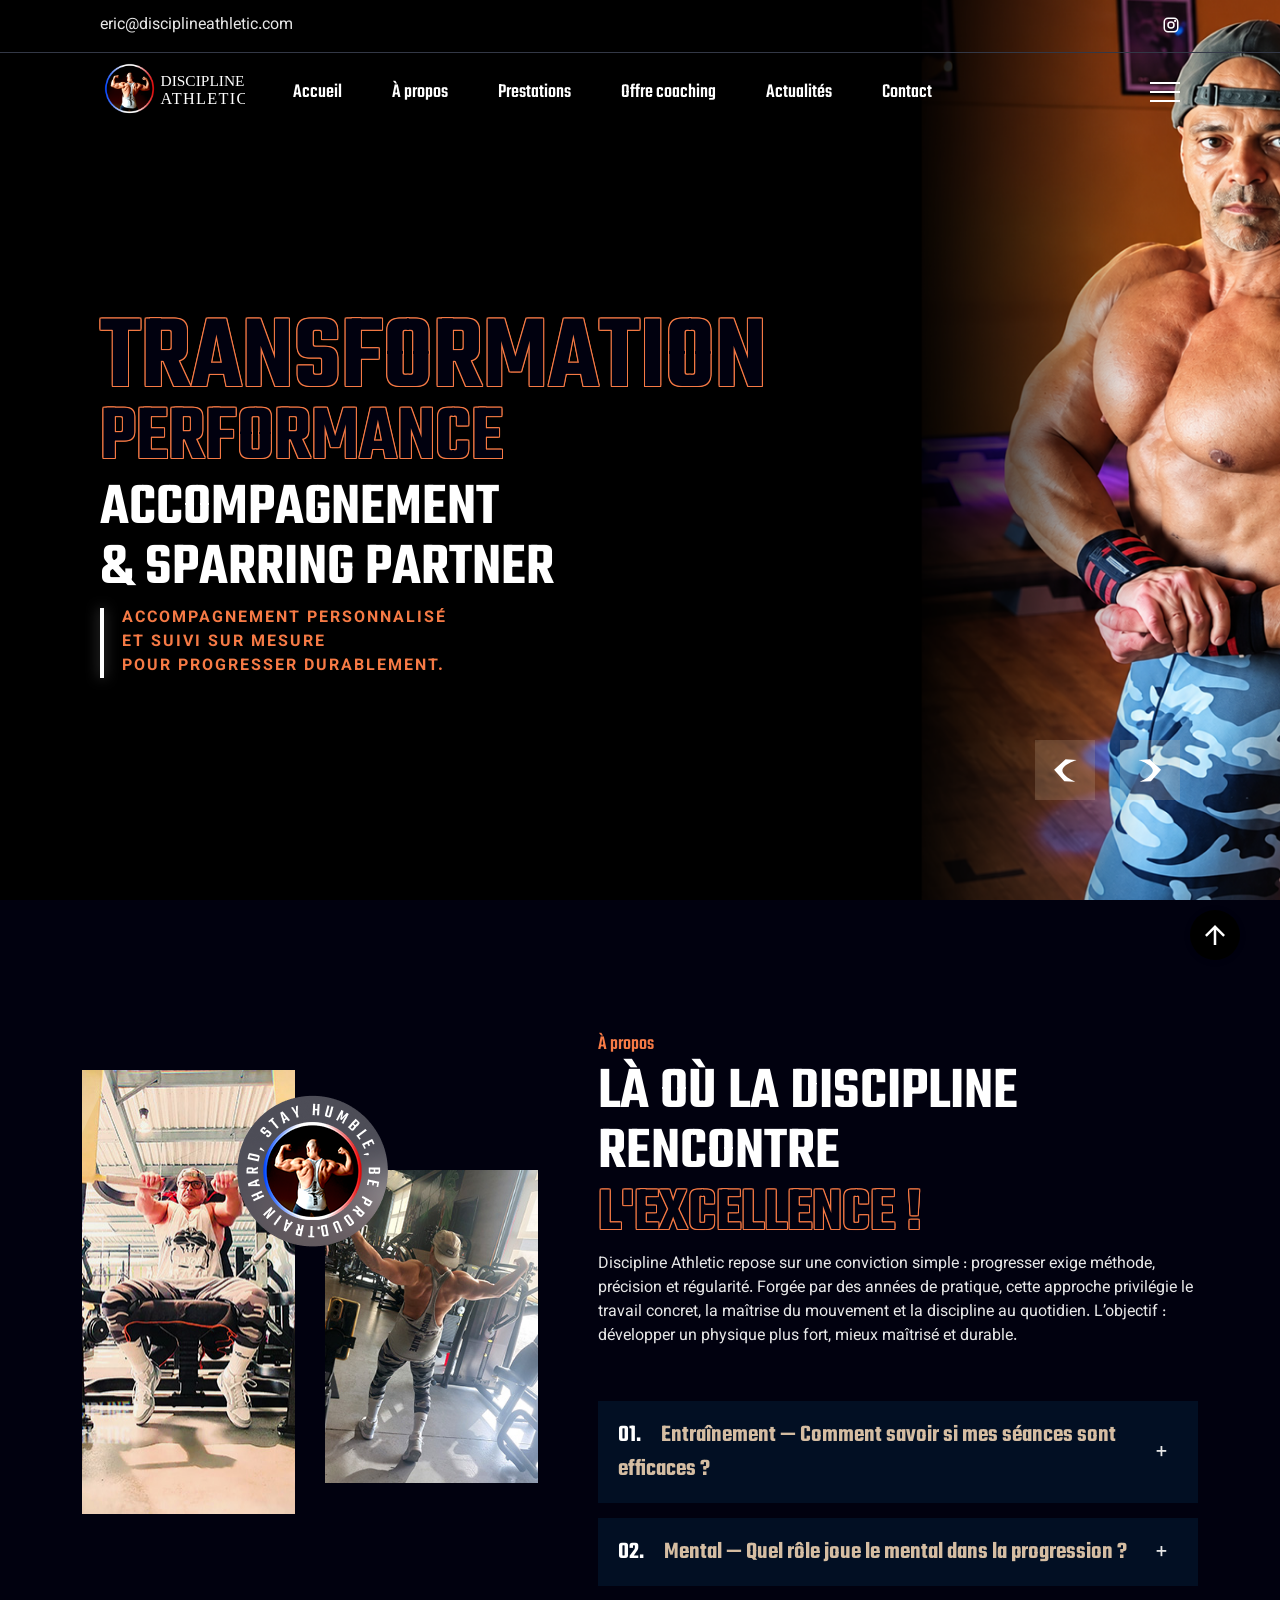
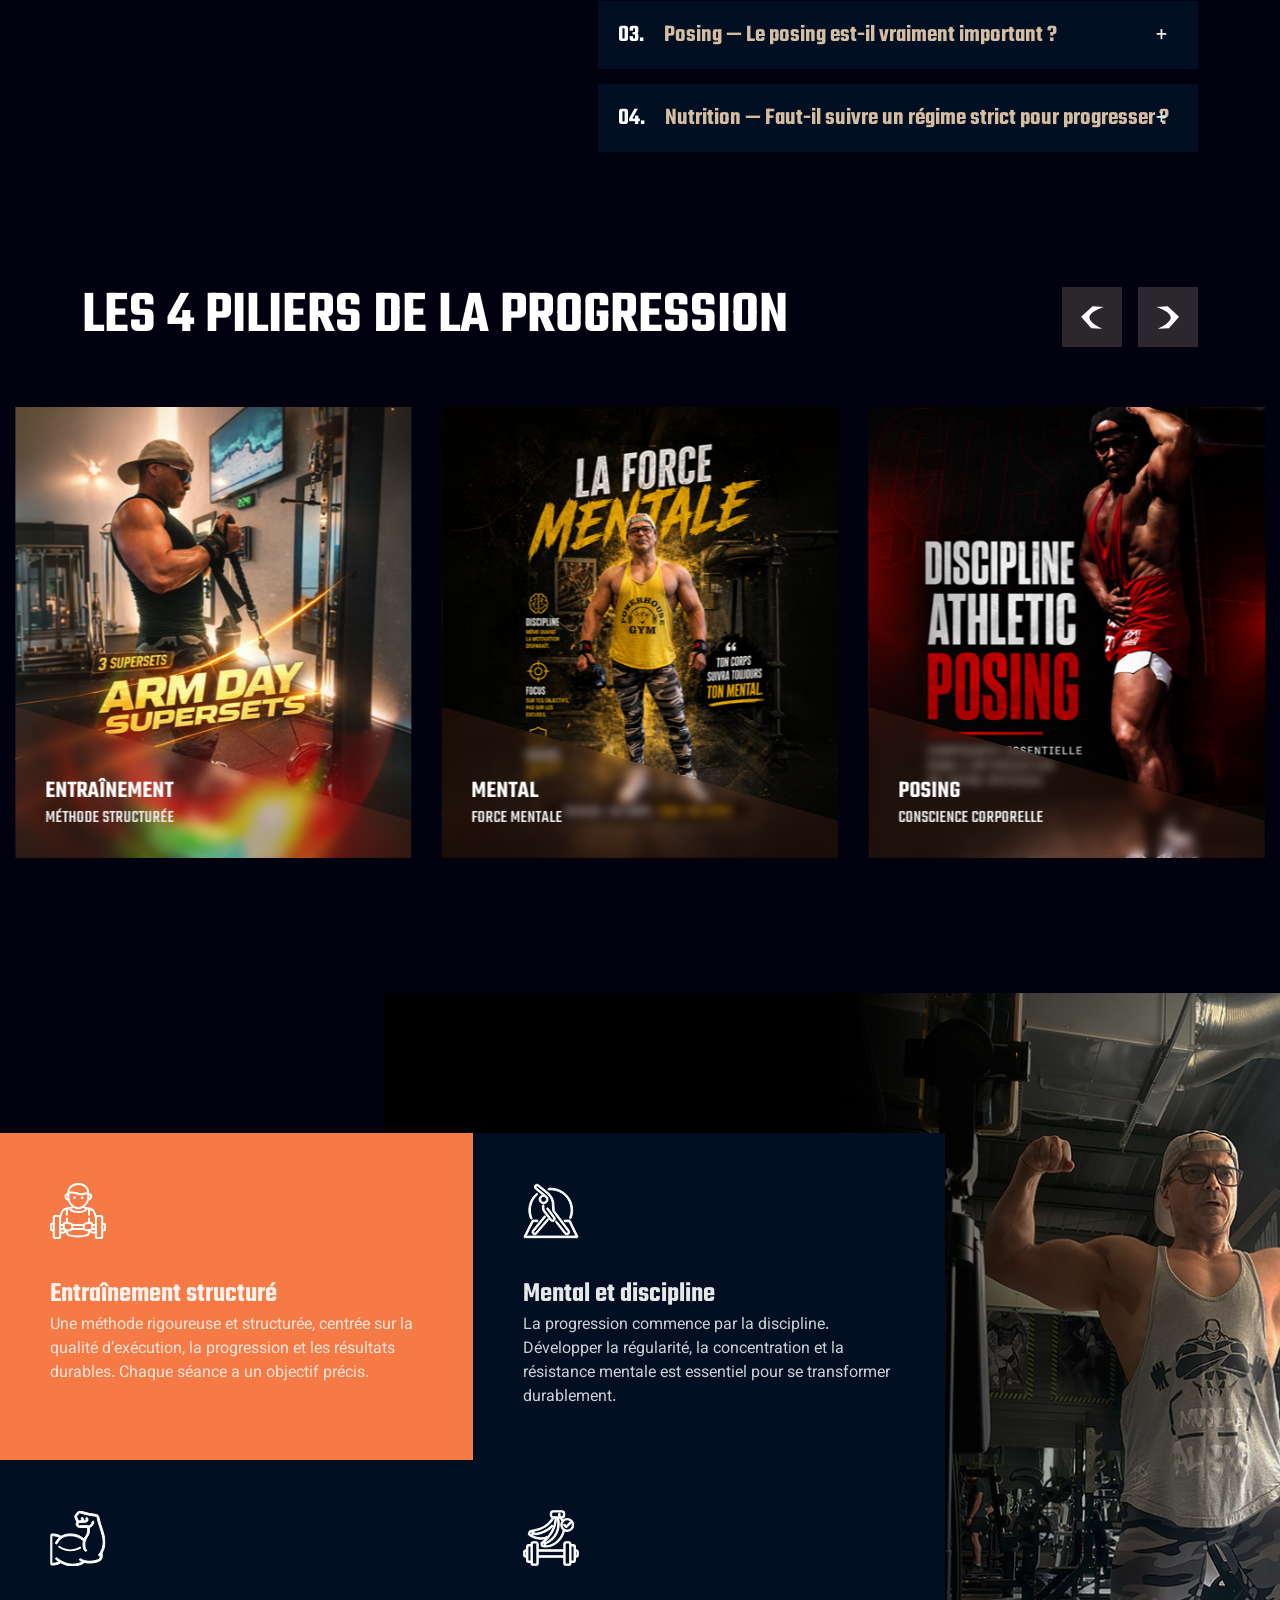
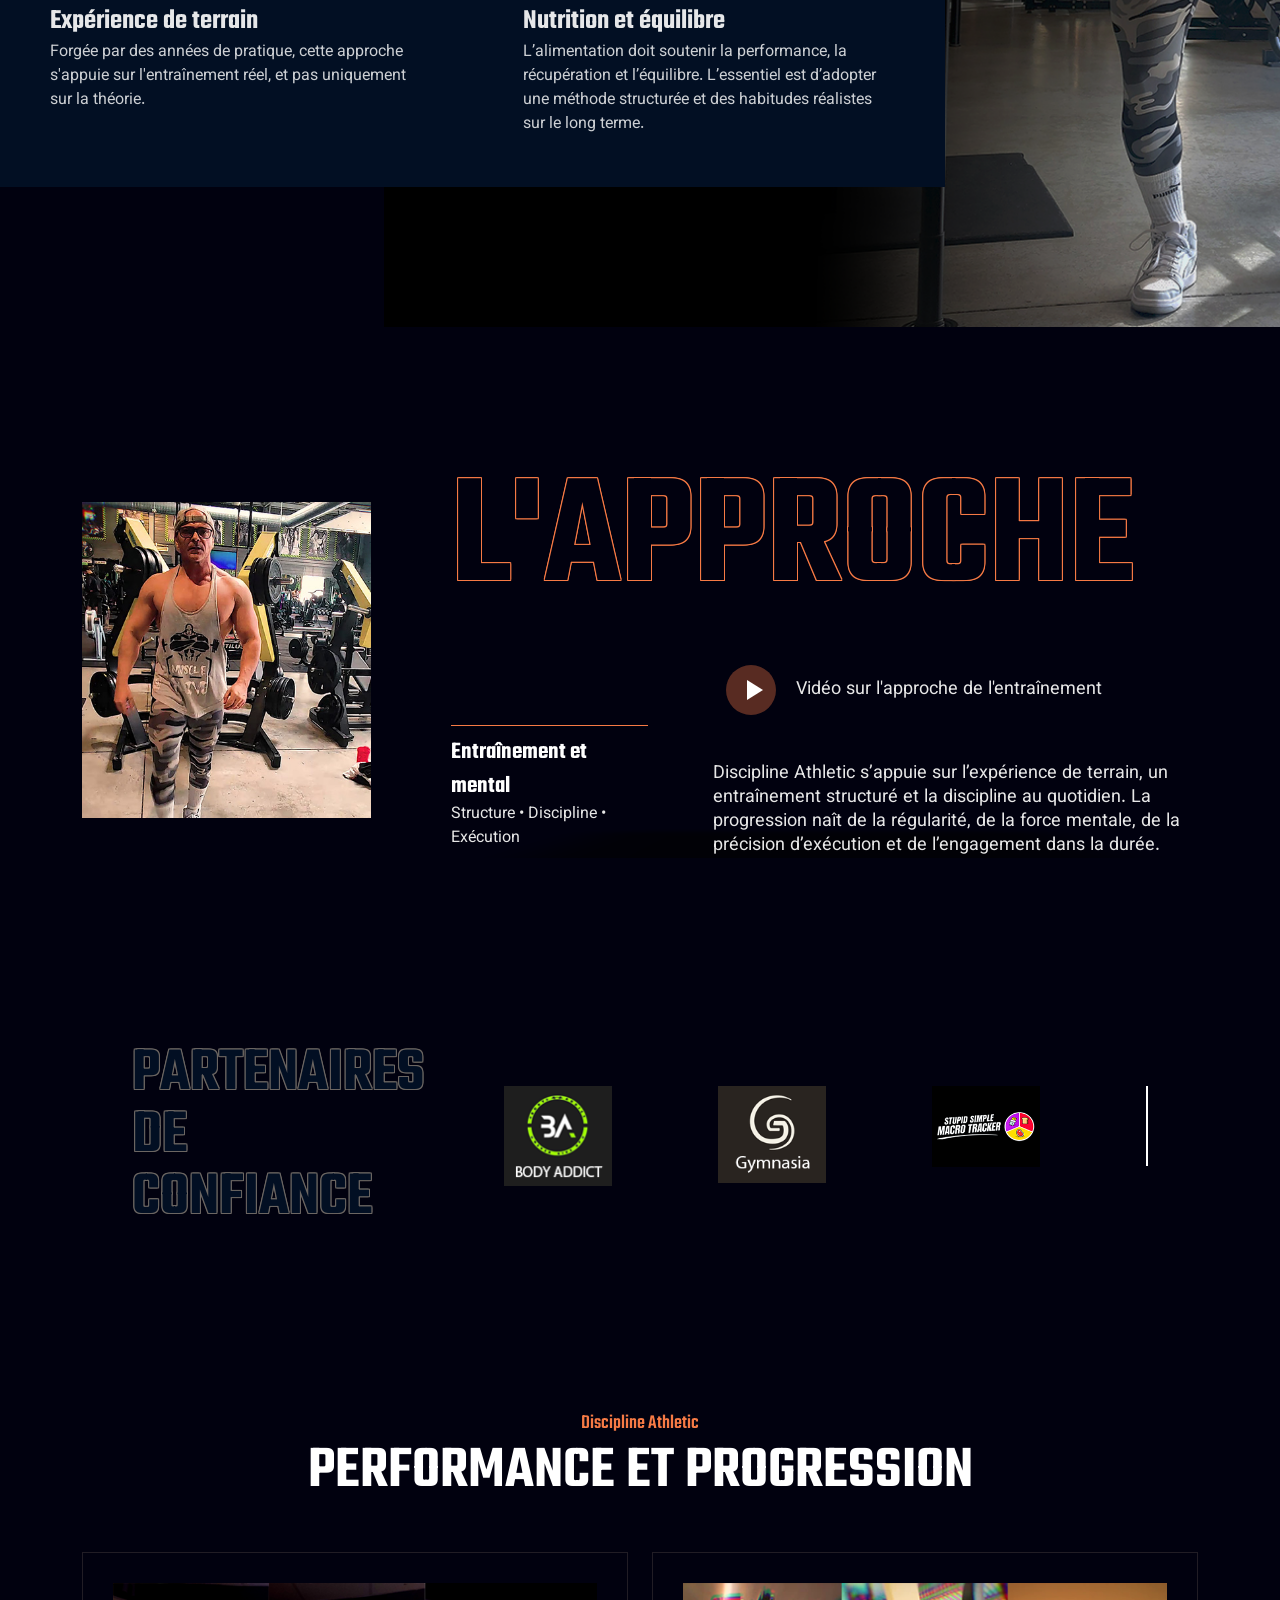
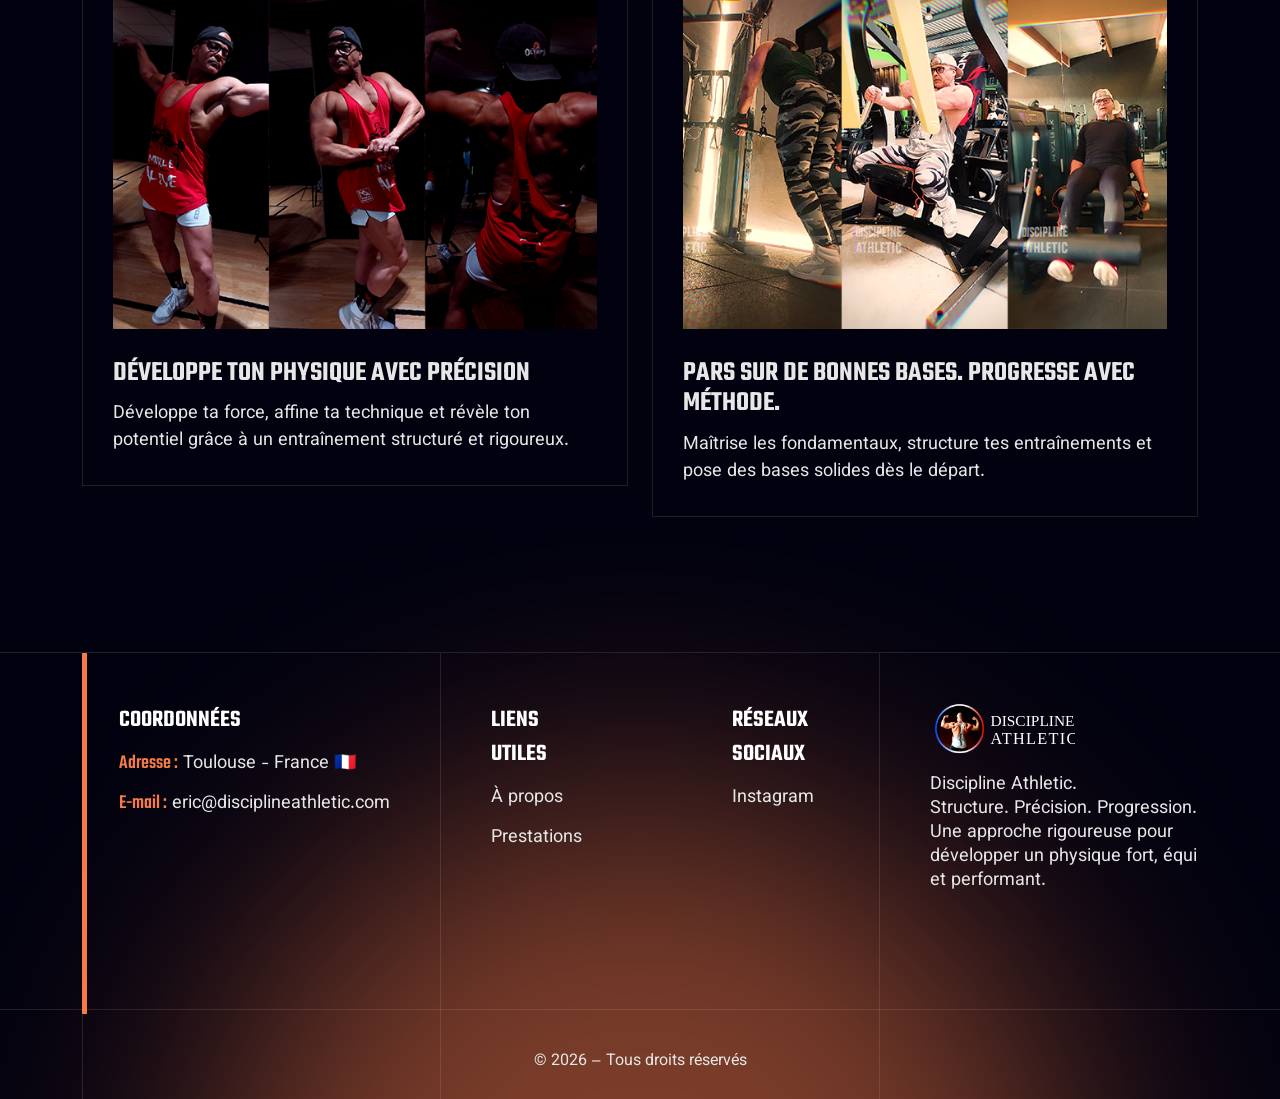
==== commit 241469b9: "Add Coaching V4 link to main navigation" ====
--- a/index.html
+++ b/index.html
@@ -66,6 +66,7 @@
                         <li>
                             <a href="services.html">Prestations</a>
                         </li>
+                        <li><a href="https://carwars.github.io/disciplineathletic-coaching-preview/" target="_blank" rel="noopener noreferrer">Offre coaching</a></li>
 
                         <li>
                             <a href="blog.html">Actualités</a>
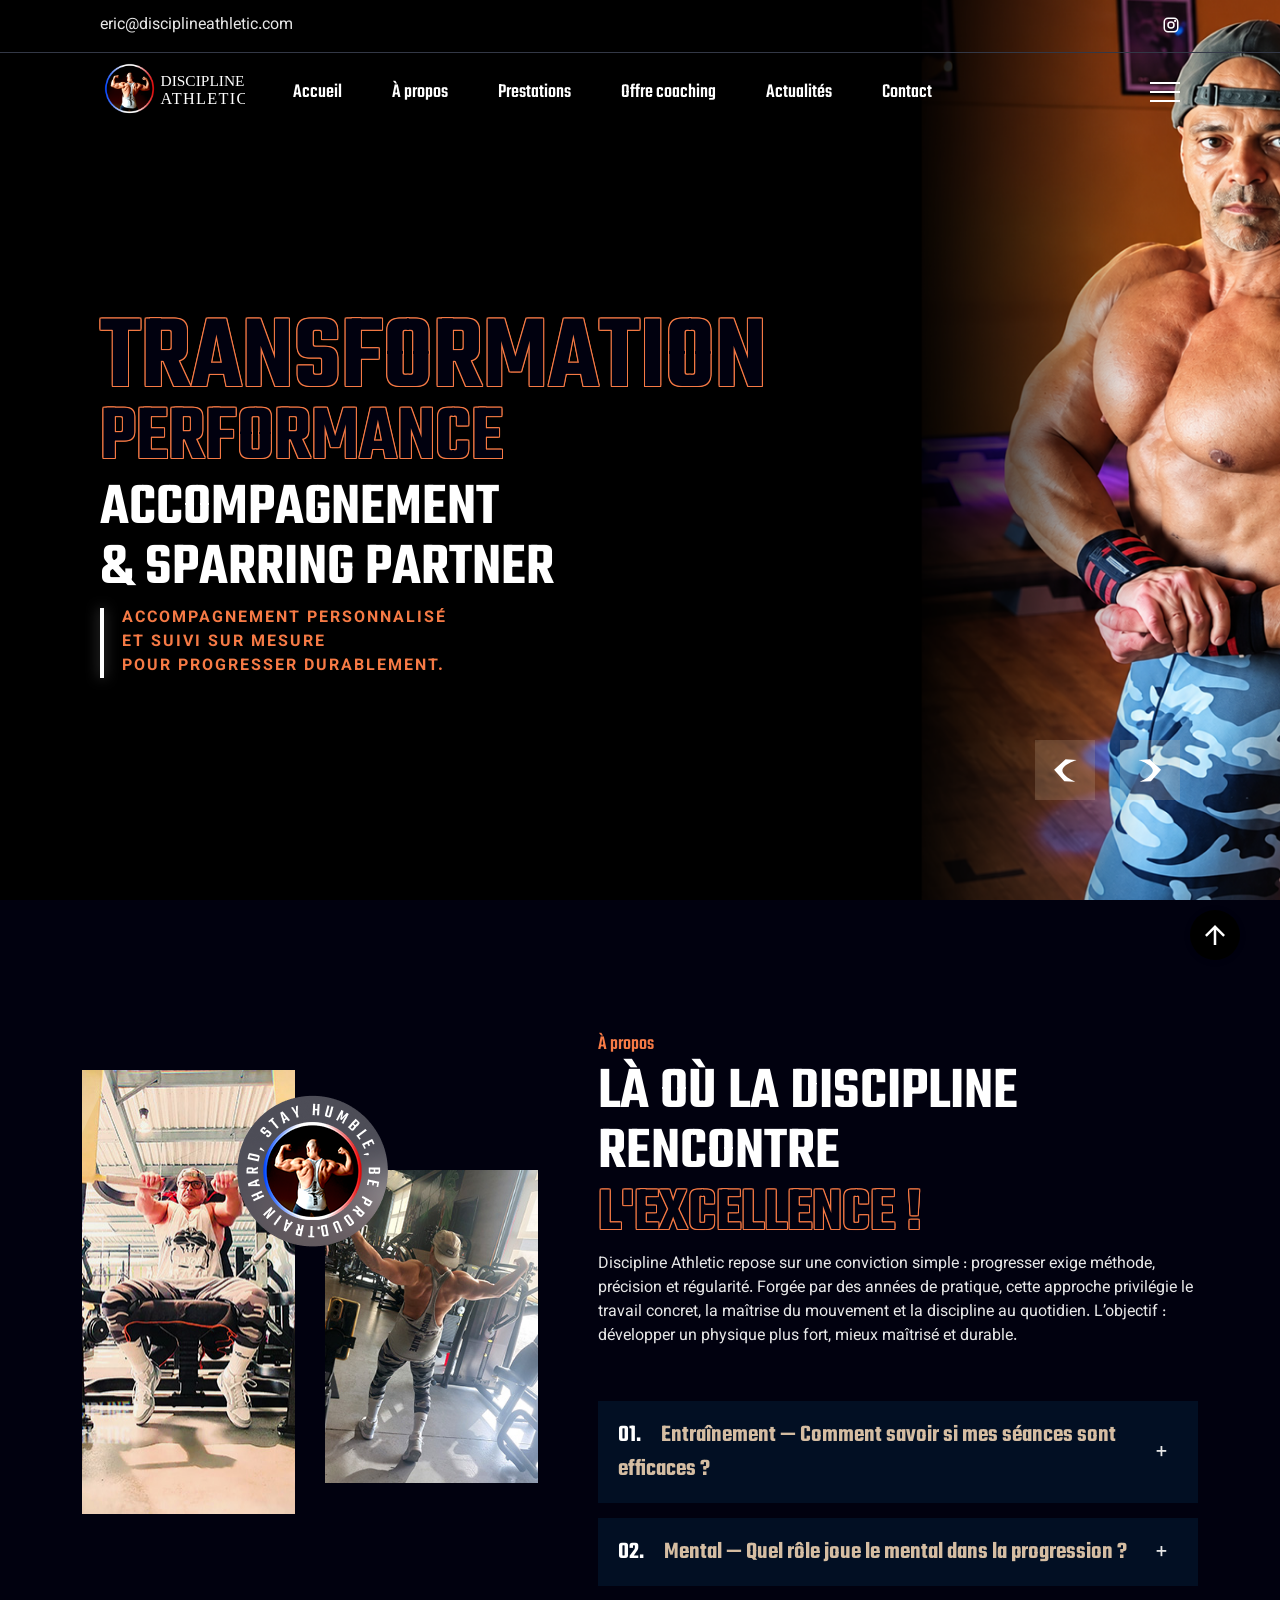
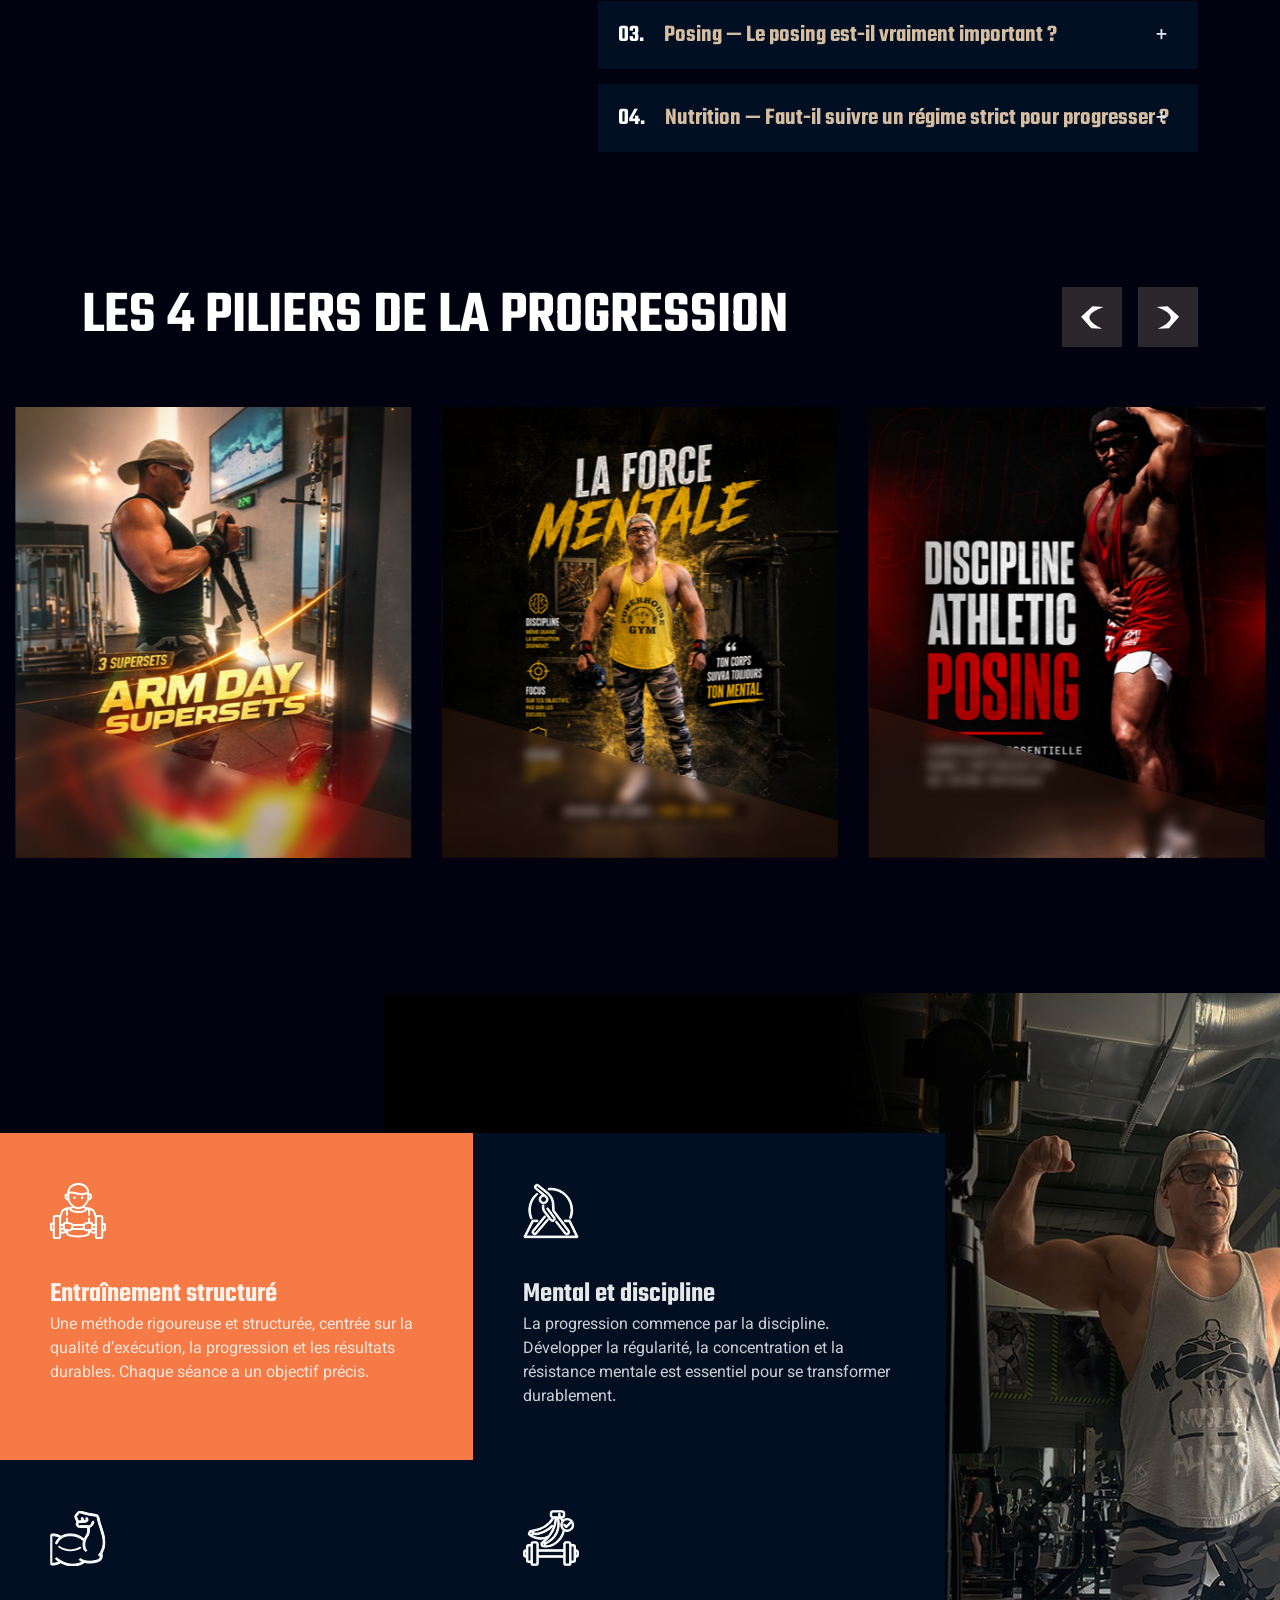
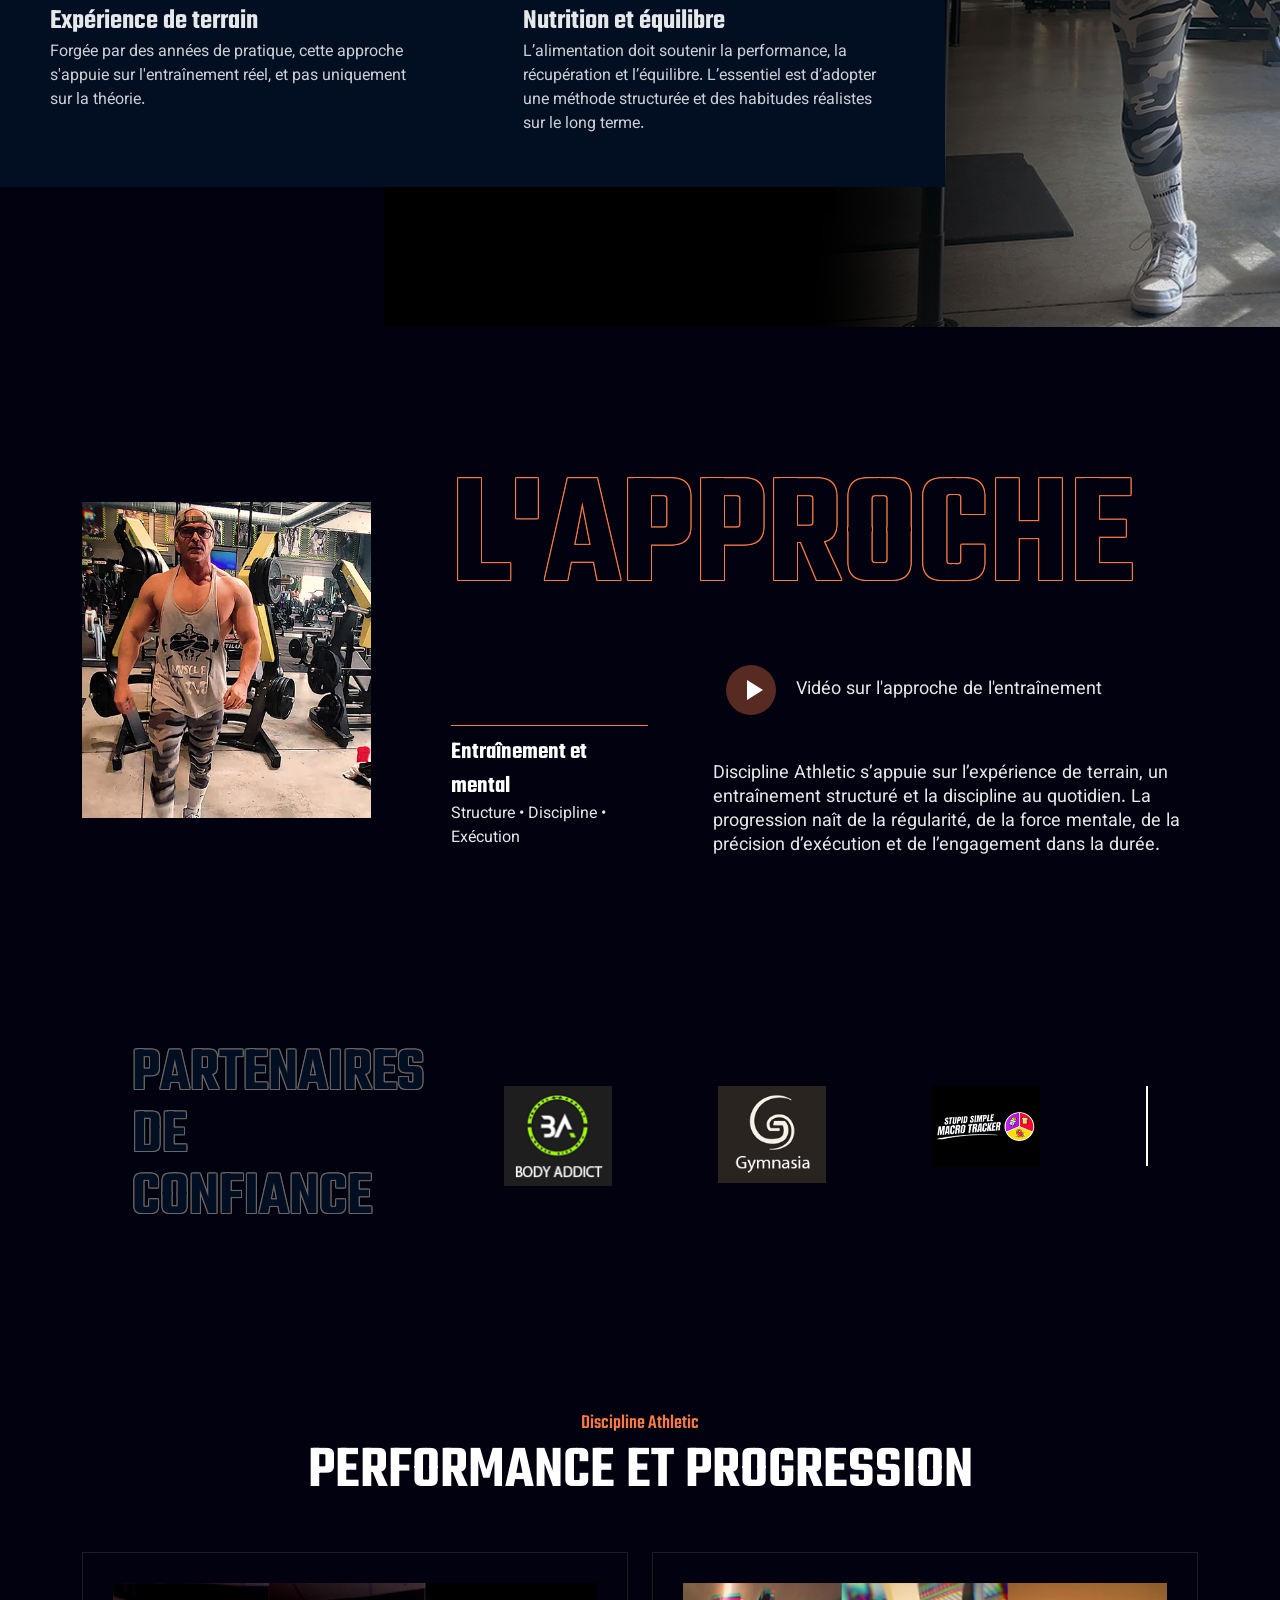
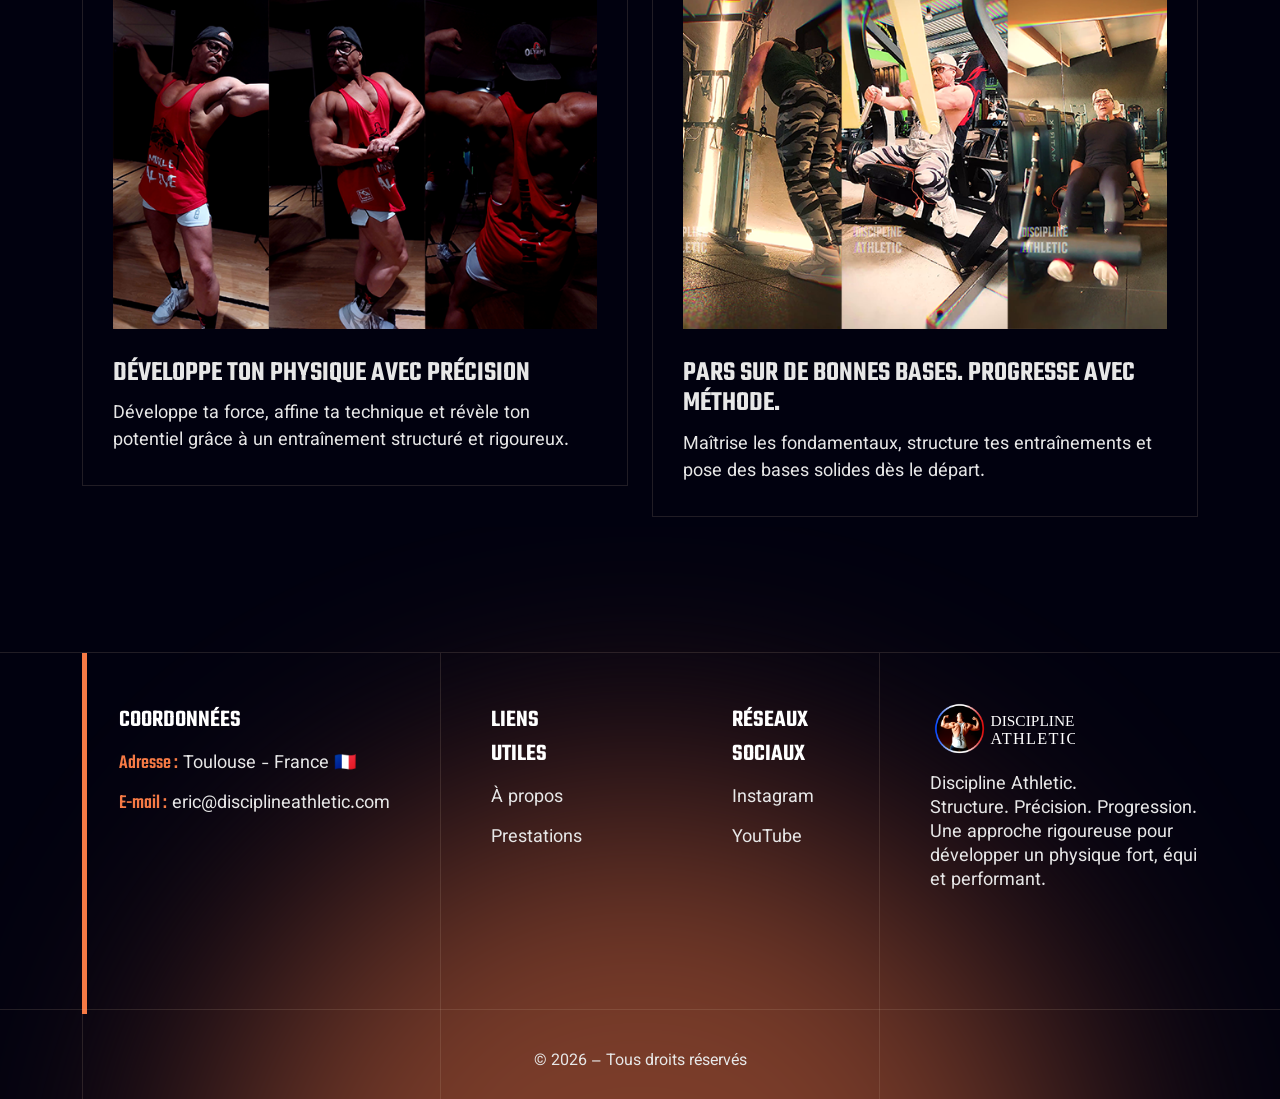
==== commit 54ede321: "Add official Discipline Athletic YouTube channel link" ====
--- a/index.html
+++ b/index.html
@@ -1624,7 +1624,8 @@
                         <a href="https://www.instagram.com/">Instagram</a>
                         <!-- <a href="https://www.linkedin.com/">LinkedIn</a> -->
                         <!-- <a href="https://x.com/">Twitter</a> -->
-                    </div>
+                        <a href="https://www.youtube.com/channel/UC5TFX2QR-9Mz_GhY_KD1RhQ" target="_blank" rel="noopener noreferrer">YouTube</a>
+                        </div>
                 </div>
 
                 <div class="logo-footer">
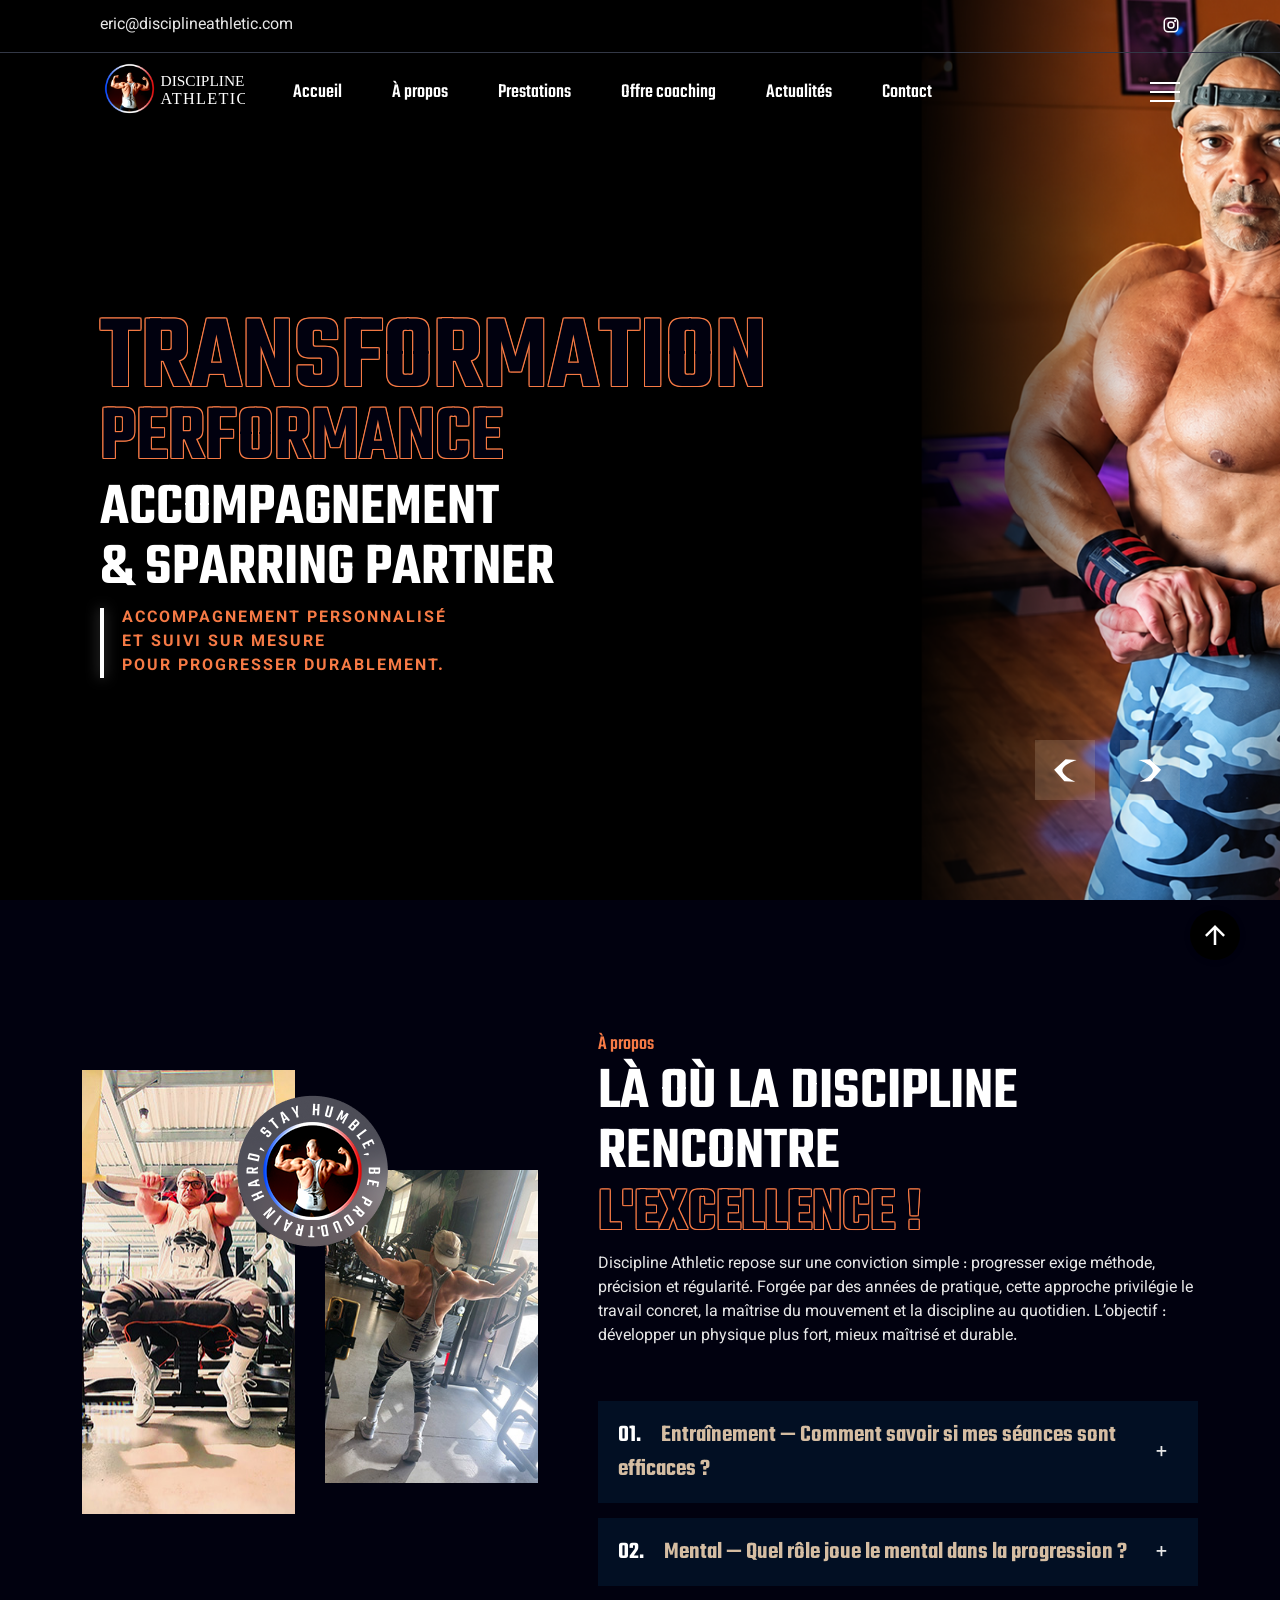
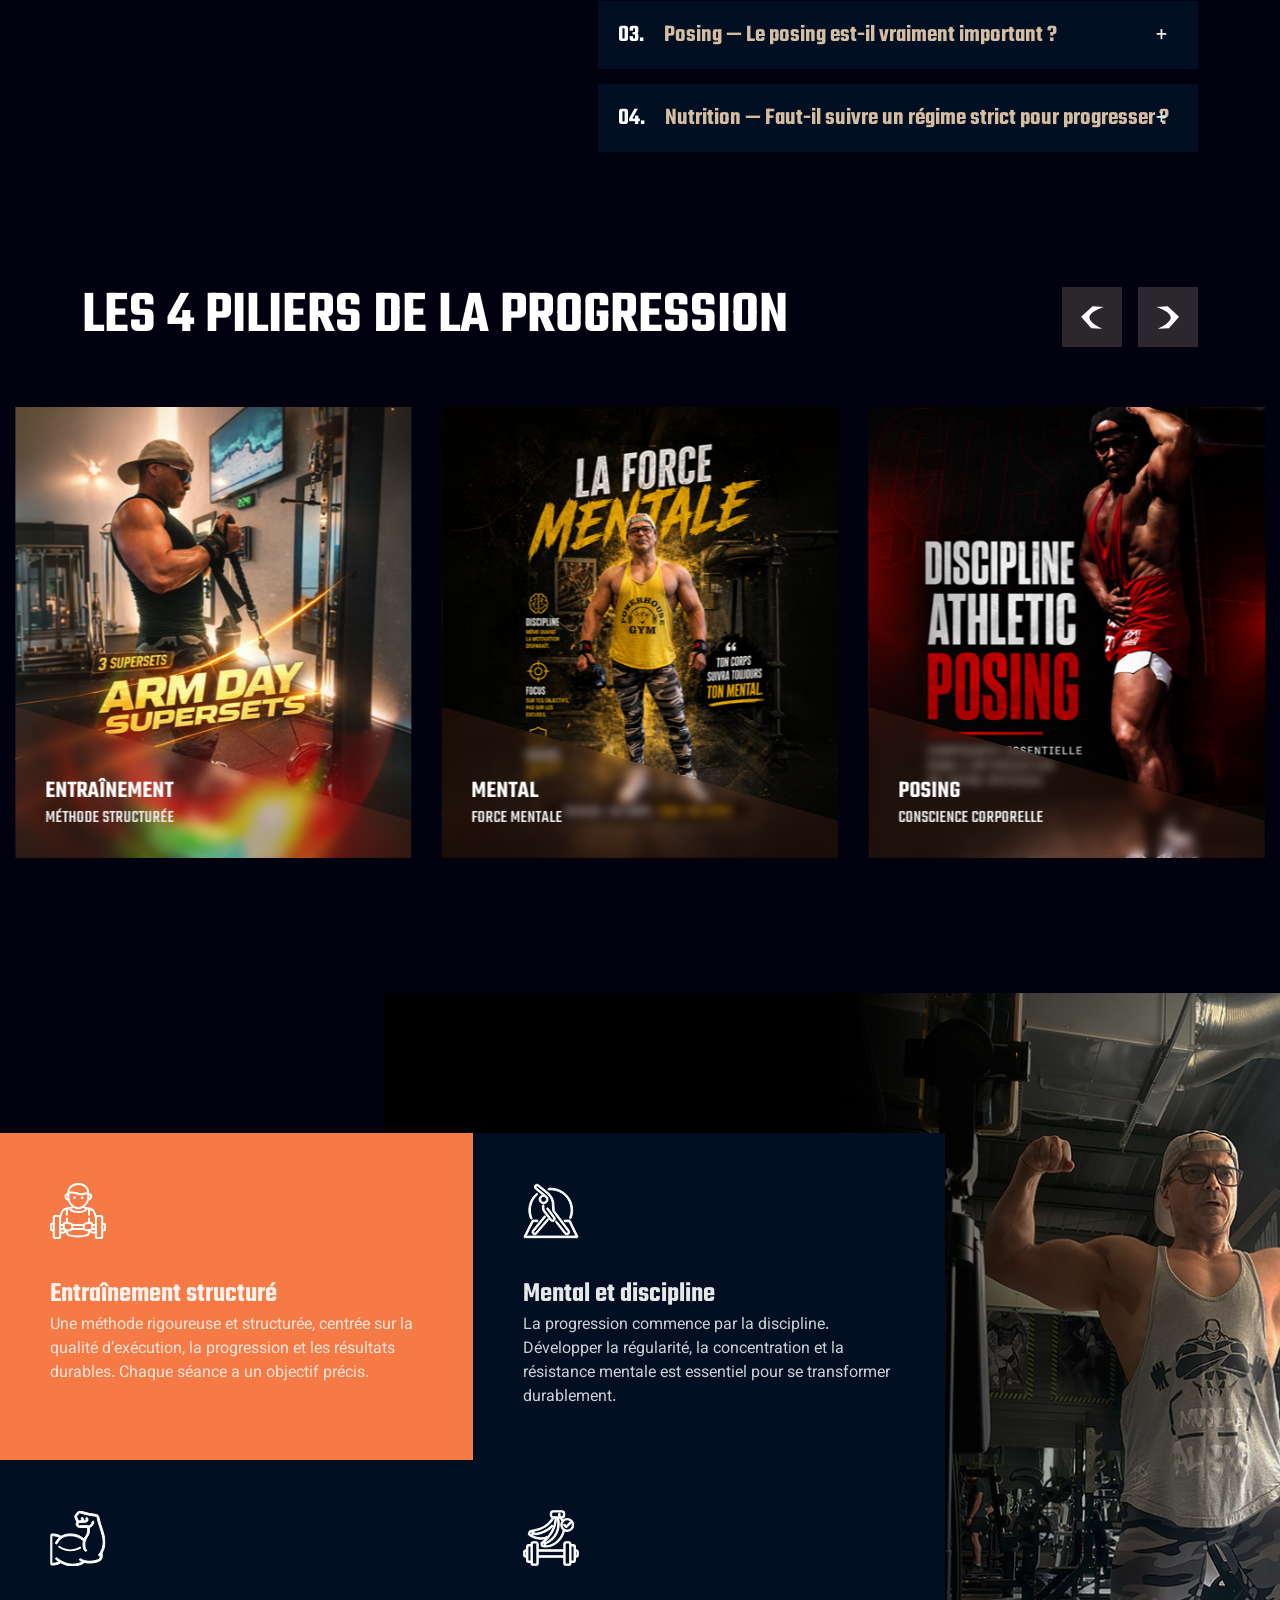
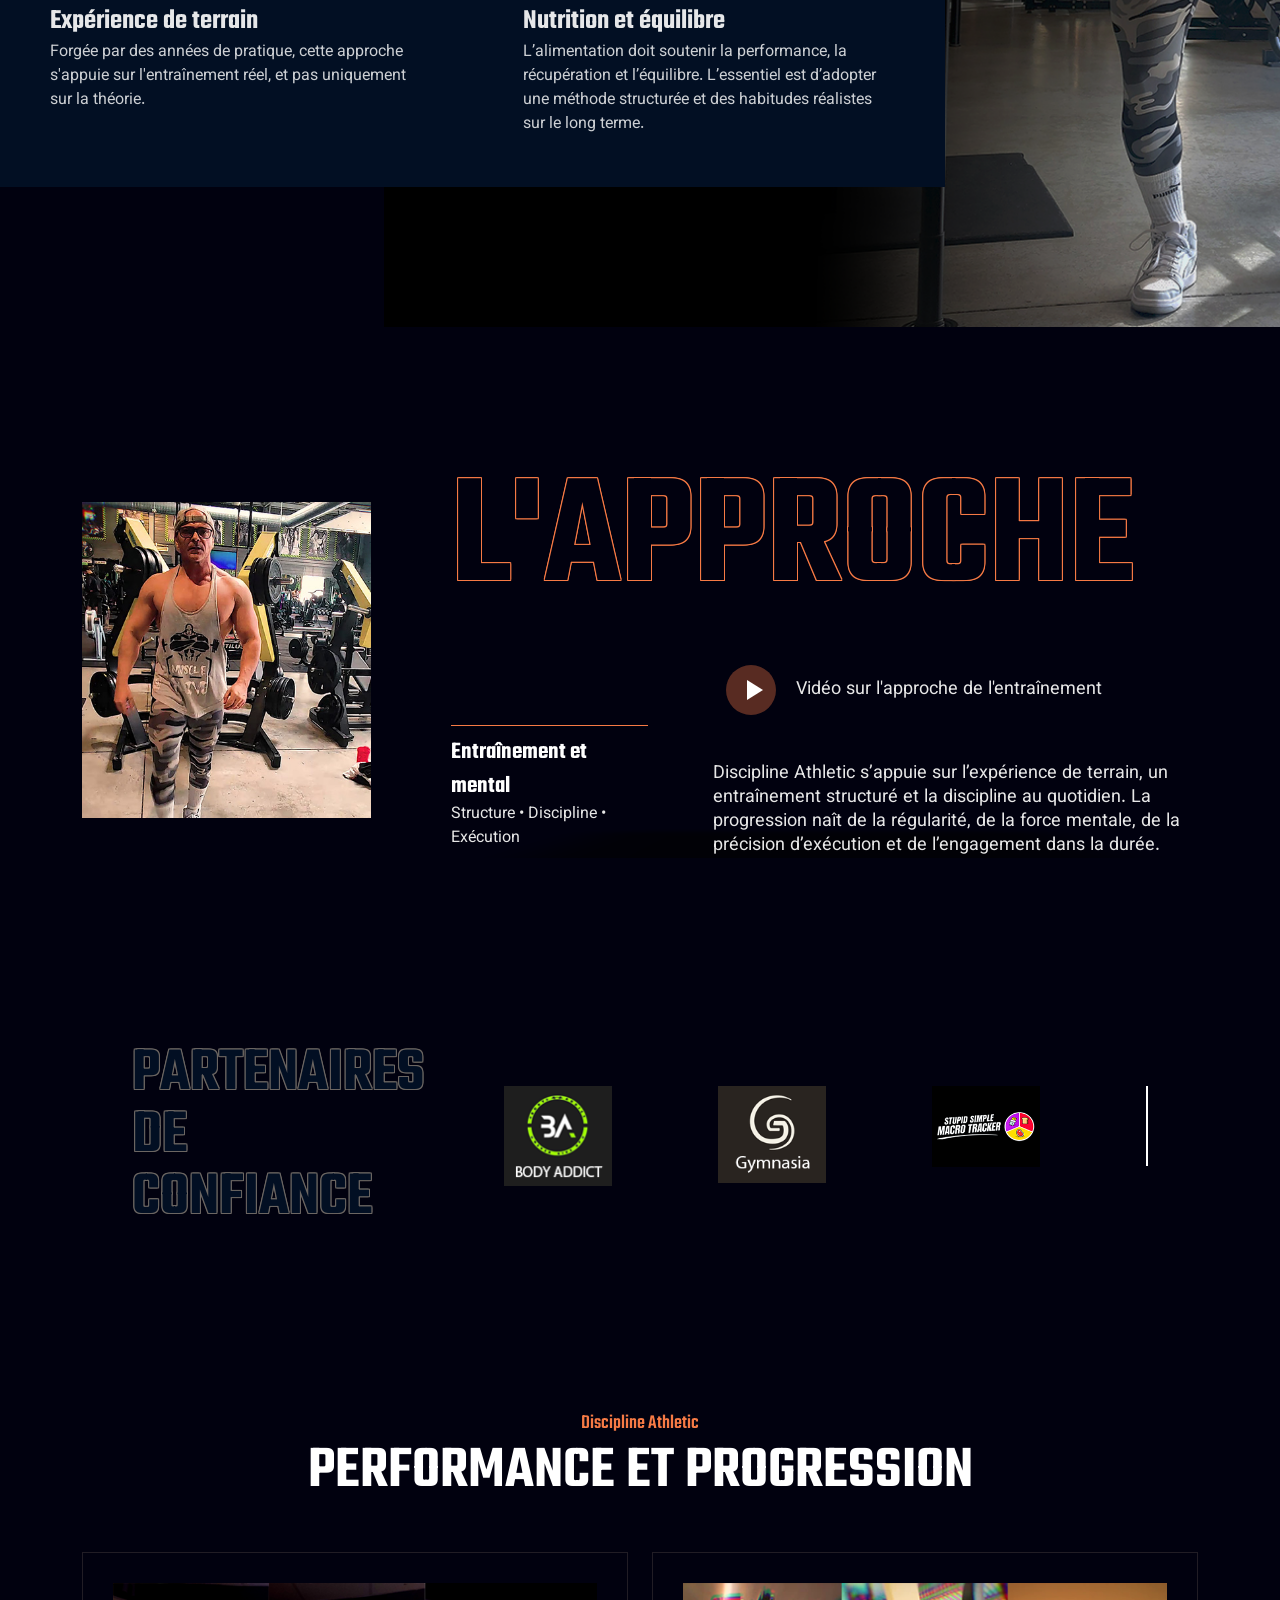
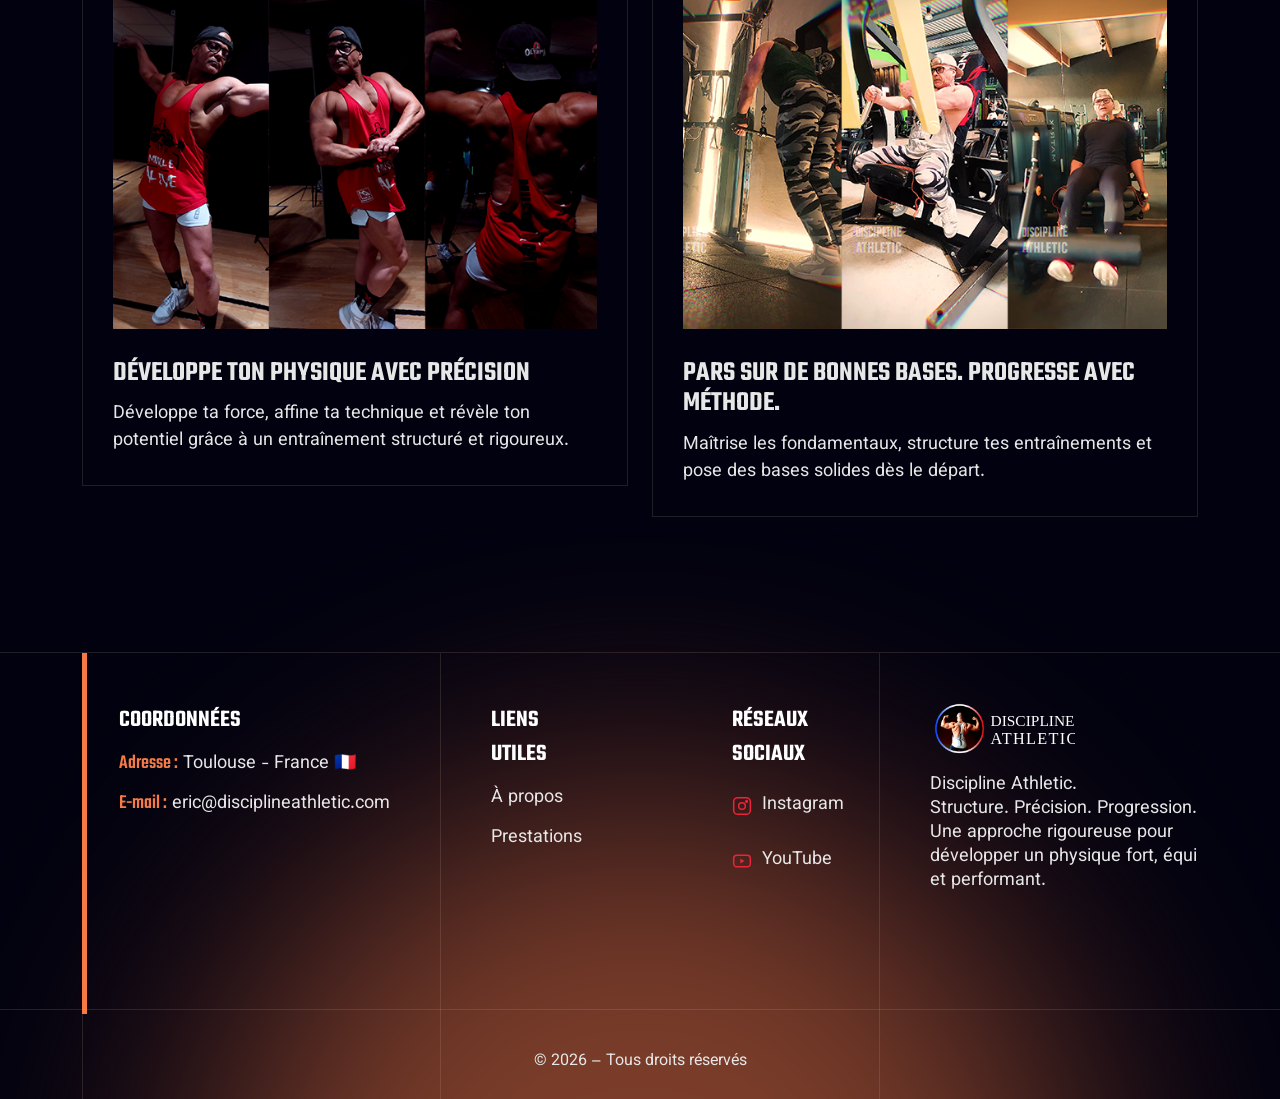
==== commit 1074e50b: "Add accessible social media icons to links" ====
--- a/index.html
+++ b/index.html
@@ -16,6 +16,13 @@
     <link rel="stylesheet" href="assets/css/plugins/lightgallery.min.css" />
     <link rel="stylesheet" href="assets/css/plugins/swiper.min.css" />
     <link rel="stylesheet" href="assets/css/style.css" />
+
+    <style>
+      .footer .social a.da-social-link{display:flex;align-items:center;gap:10px;width:fit-content;min-height:40px;text-decoration:none}
+      .footer .social a.da-social-link svg{flex:none;color:#ed2439}
+      .footer .social a.da-social-link:hover span{text-decoration:underline;text-underline-offset:3px}
+      .footer .social a.da-social-link:focus-visible{outline:2px solid #fff;outline-offset:3px}
+    </style>
 </head>
 
 <body>
@@ -1621,10 +1628,10 @@
                     <div class="social">
                         <h5 class="title">RÉSEAUX SOCIAUX</h5>
                         <!-- <a href="https://www.facebook.com/">Facebook</a> -->
-                        <a href="https://www.instagram.com/">Instagram</a>
+                        <a class="da-social-link" href="https://www.instagram.com/disciplineathletic/" target="_blank" rel="noopener noreferrer"><svg width="20" height="20" viewBox="0 0 24 24" fill="none" stroke="currentColor" stroke-width="1.8" stroke-linecap="round" stroke-linejoin="round" aria-hidden="true" focusable="false"><rect x="2" y="2" width="20" height="20" rx="5"/><circle cx="12" cy="12" r="4"/><circle cx="17.5" cy="6.5" r="1"/></svg><span>Instagram</span></a>
                         <!-- <a href="https://www.linkedin.com/">LinkedIn</a> -->
                         <!-- <a href="https://x.com/">Twitter</a> -->
-                        <a href="https://www.youtube.com/channel/UC5TFX2QR-9Mz_GhY_KD1RhQ" target="_blank" rel="noopener noreferrer">YouTube</a>
+                        <a class="da-social-link" href="https://www.youtube.com/channel/UC5TFX2QR-9Mz_GhY_KD1RhQ" target="_blank" rel="noopener noreferrer"><svg width="20" height="20" viewBox="0 0 24 24" fill="none" stroke="currentColor" stroke-width="1.8" stroke-linecap="round" stroke-linejoin="round" aria-hidden="true" focusable="false"><rect x="2" y="5" width="20" height="14" rx="4"/><path d="m10 9 5 3-5 3z" fill="currentColor" stroke="none"/></svg><span>YouTube</span></a>
                         </div>
                 </div>
 
